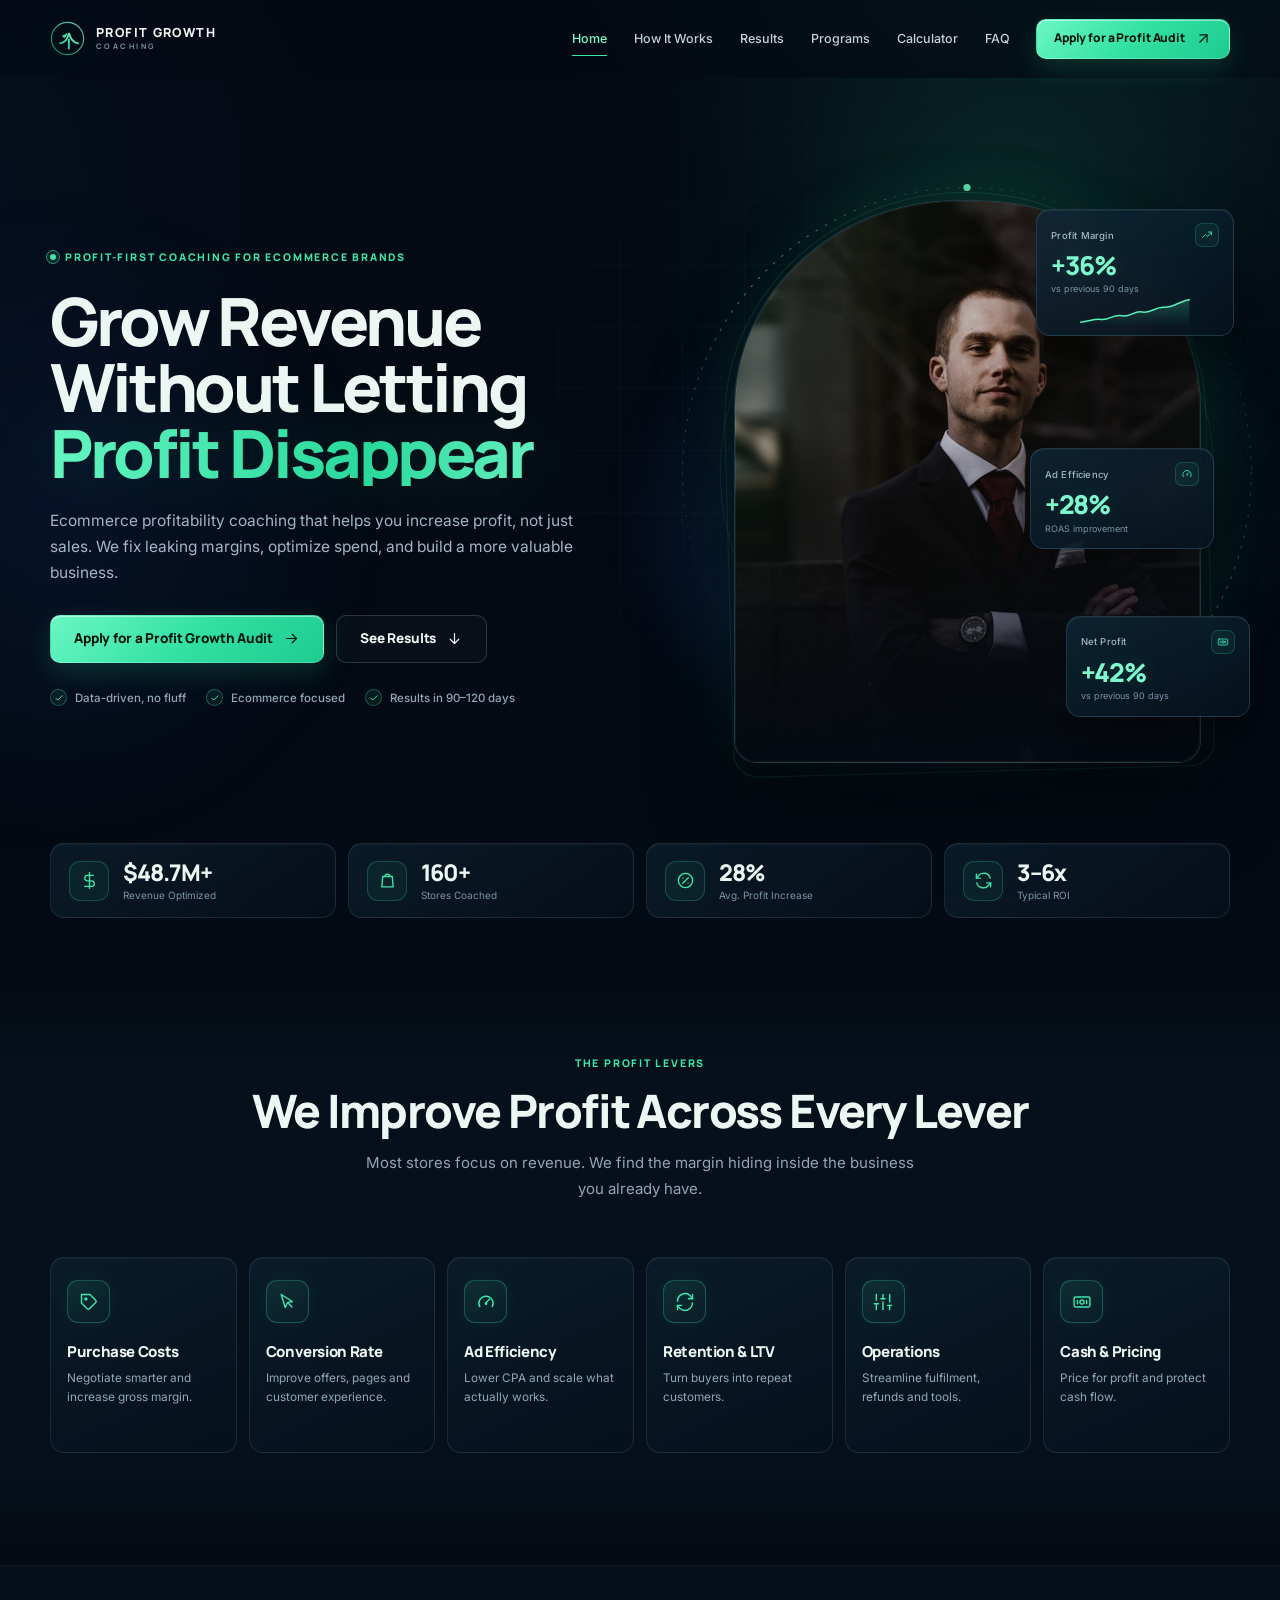
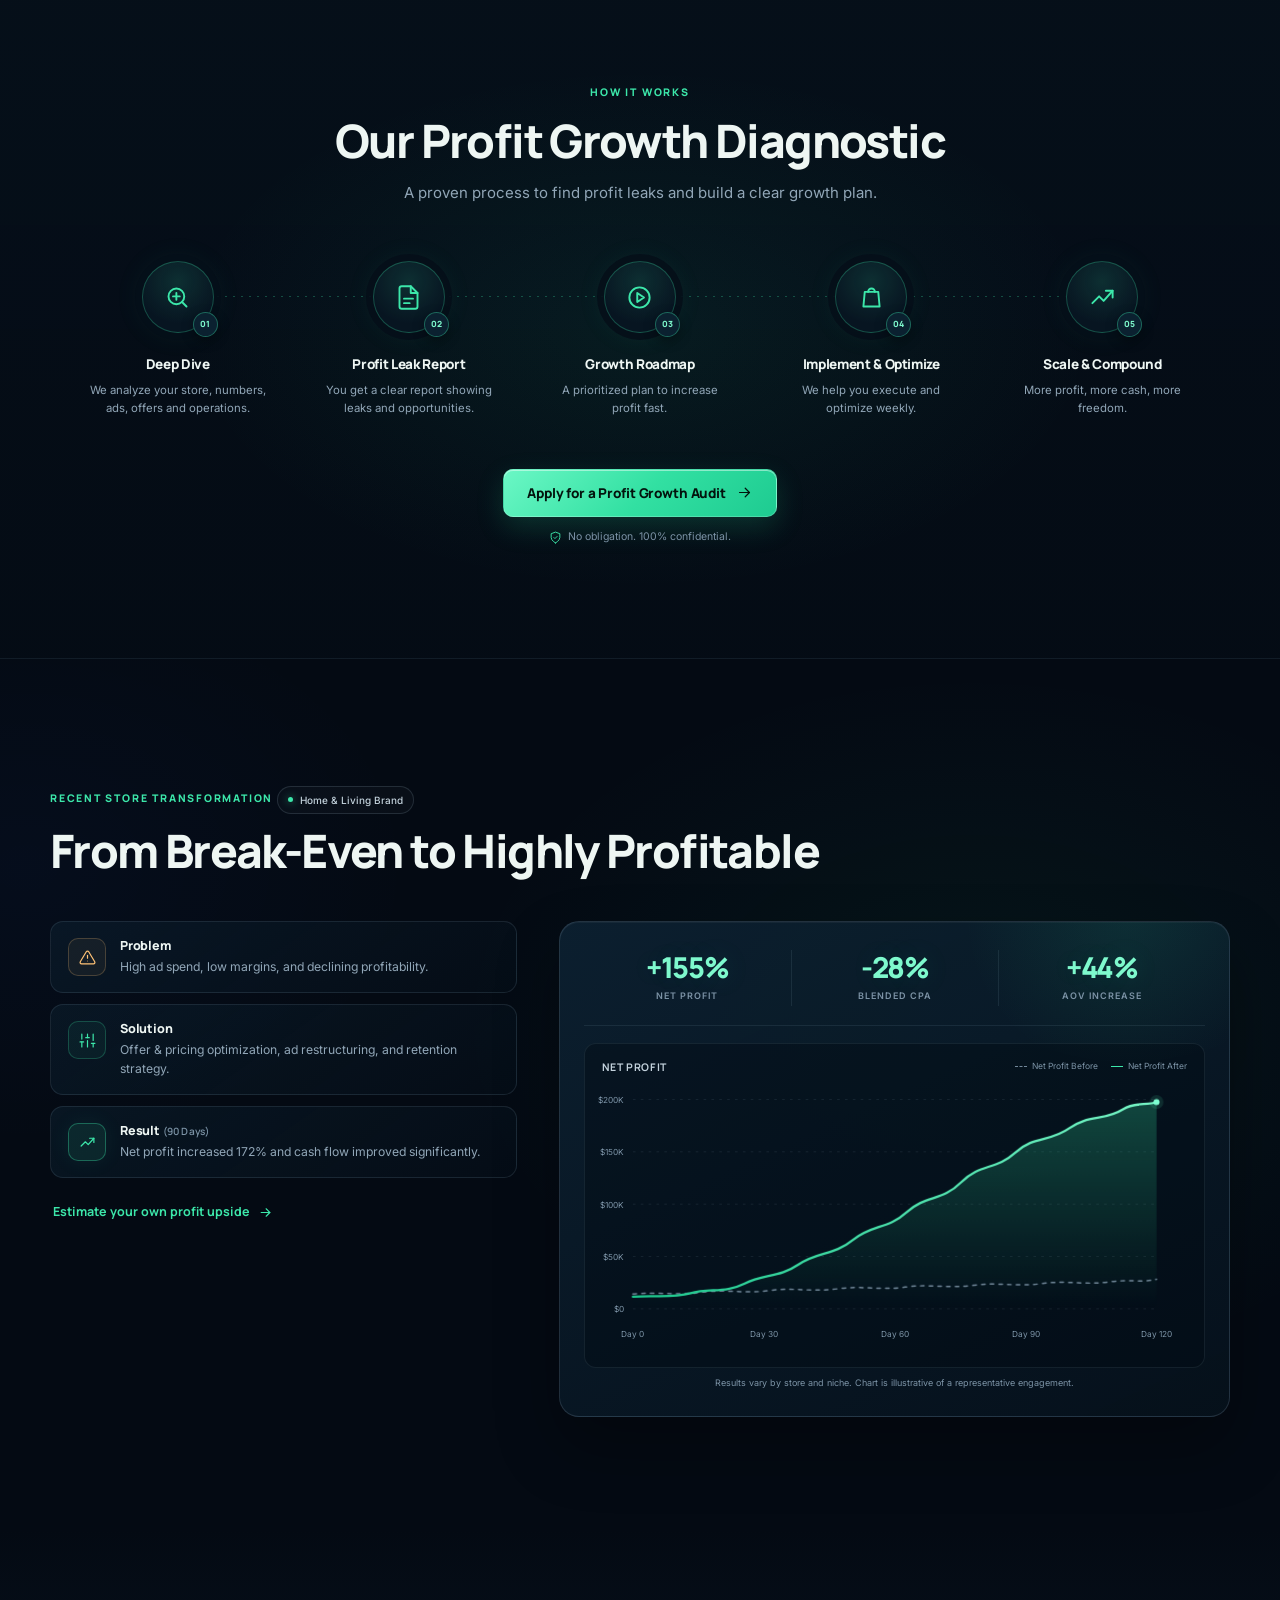
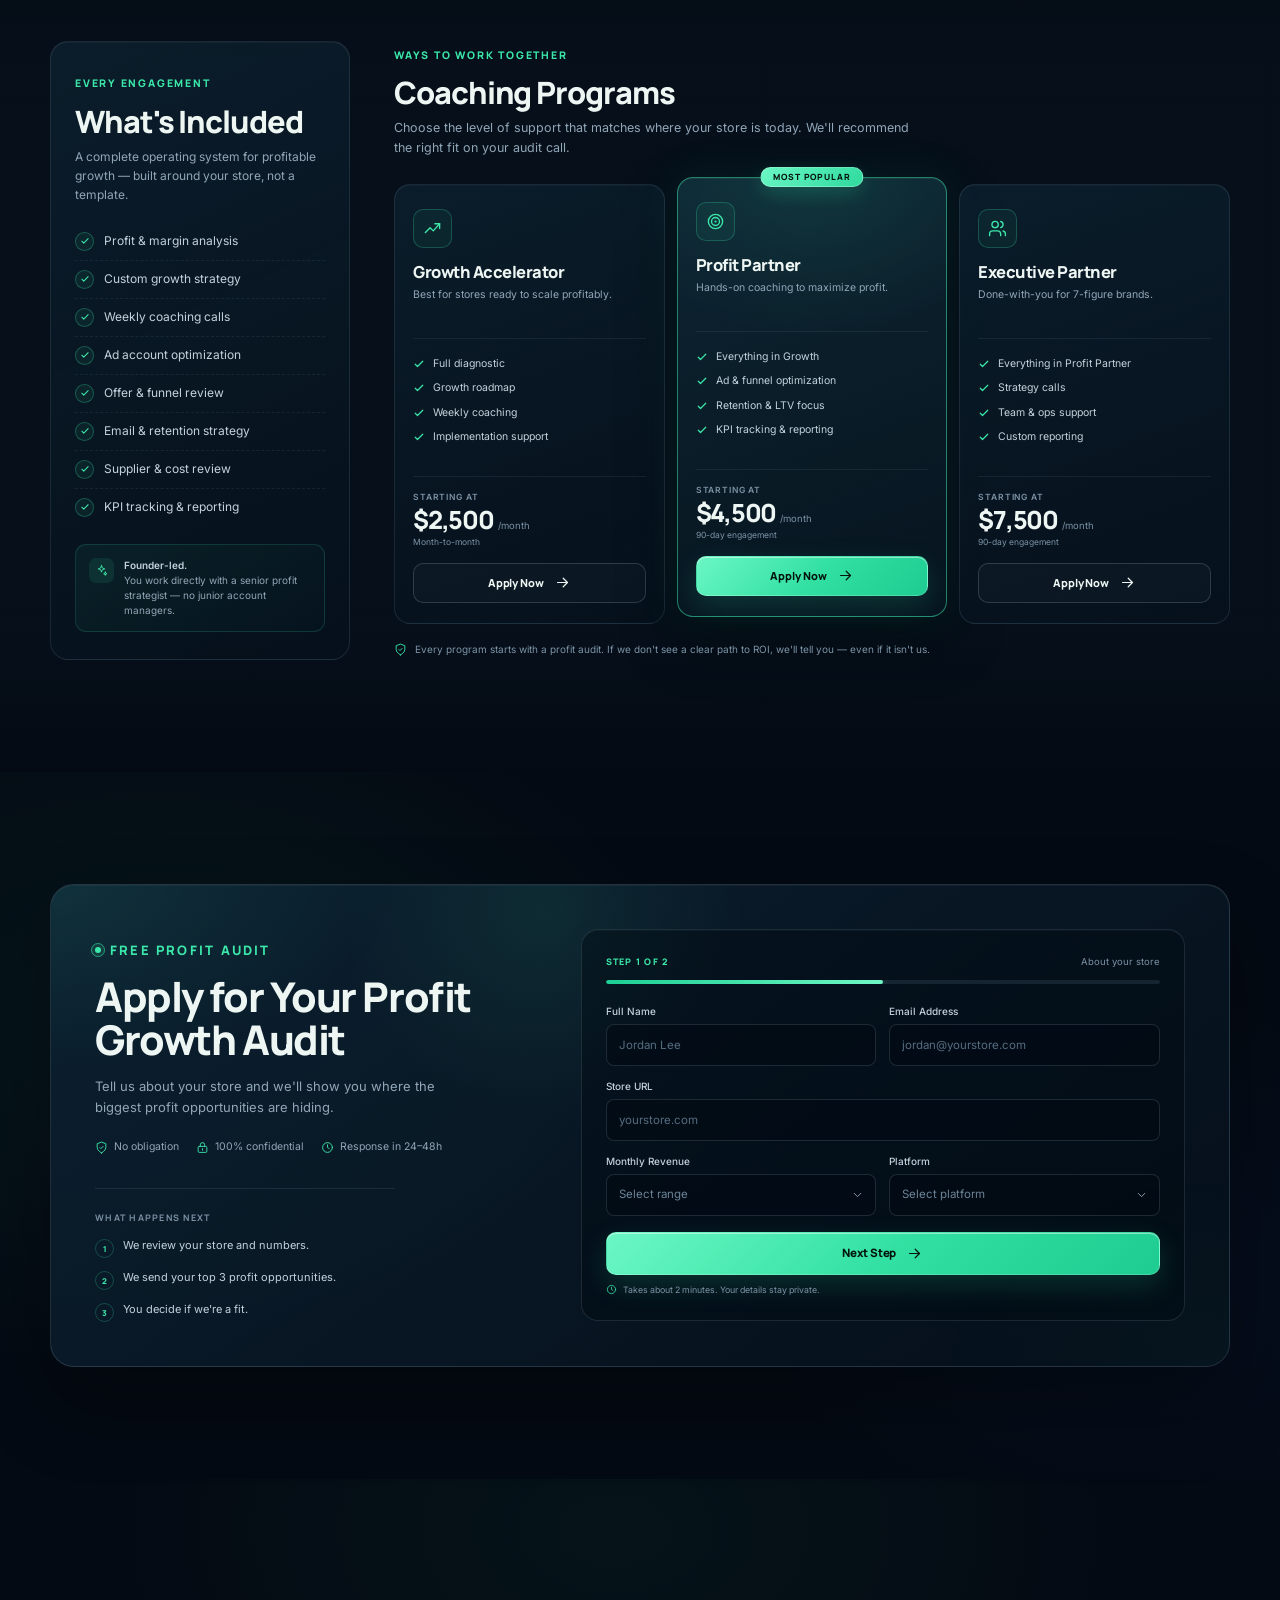
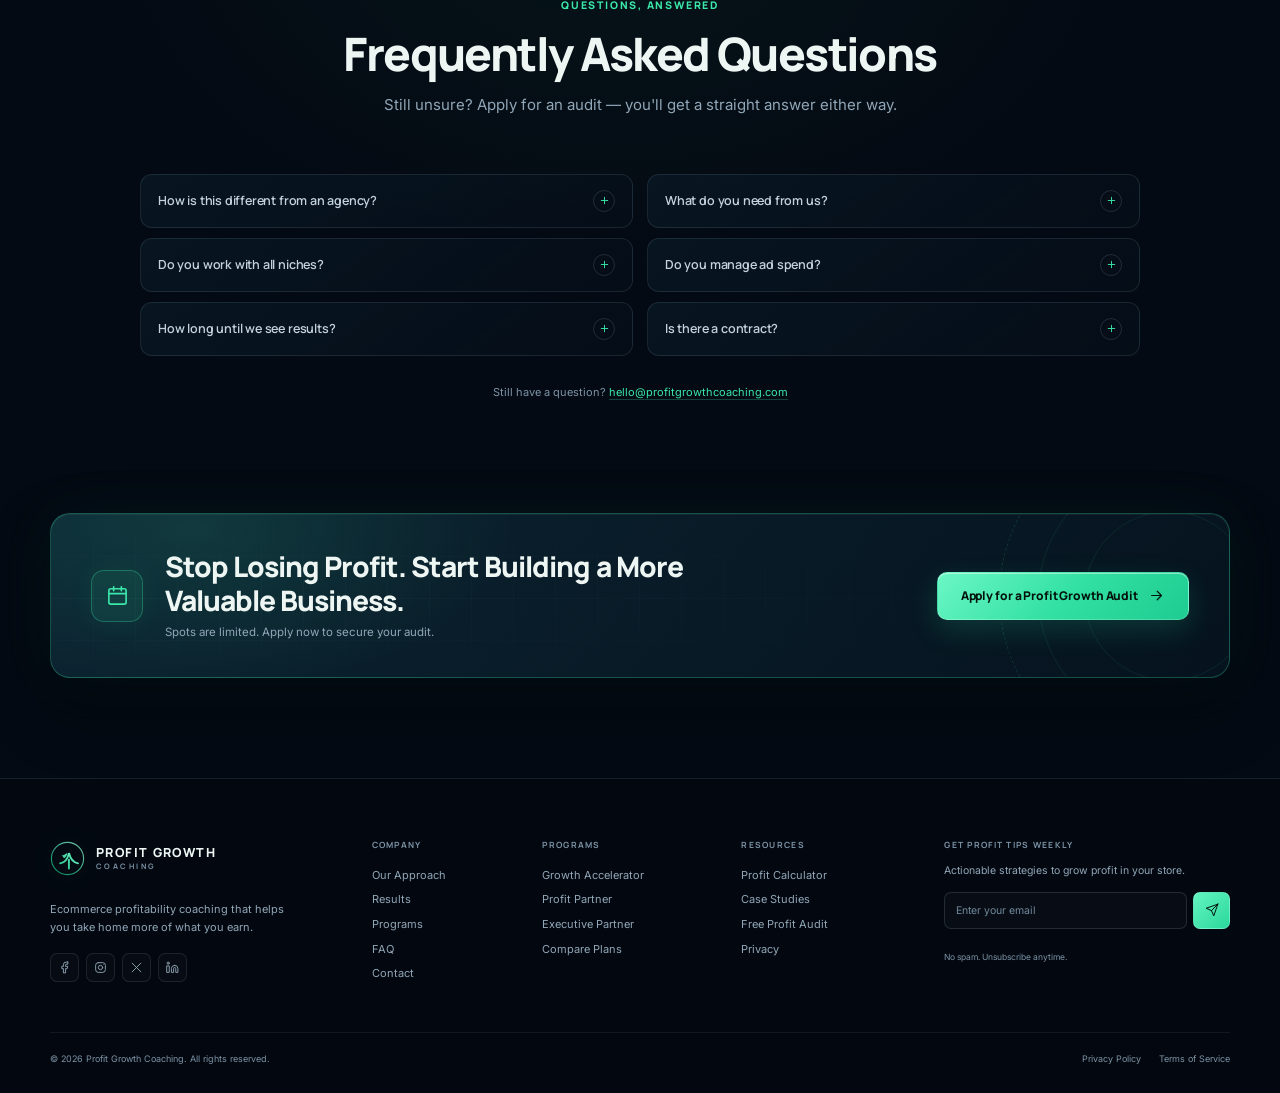
==== index.html @ 55329d9d "feat: add first init" ====
<!DOCTYPE html>
<html lang="en" class="no-js">
<head>
  <meta charset="UTF-8" />
  <meta name="viewport" content="width=device-width, initial-scale=1.0" />
  <title>Profit Growth Coaching — Grow Revenue Without Letting Profit Disappear</title>
  <meta name="description" content="Ecommerce profitability coaching for founders who want more profit, not just more sales. Fix leaking margins, optimize ad spend, and build a more valuable business." />
  <meta name="theme-color" content="#050b14" />
  <meta name="color-scheme" content="dark" />
  <meta property="og:type" content="website" />
  <meta property="og:title" content="Profit Growth Coaching — Profit-first ecommerce coaching" />
  <meta property="og:description" content="We help ecommerce brands increase net profit, fix margin leaks, and build a more valuable business in 90–120 days." />
  <meta property="og:site_name" content="Profit Growth Coaching" />
  <link rel="icon" href="assets/favicon.svg" type="image/svg+xml" />
  <link rel="preconnect" href="https://fonts.googleapis.com" />
  <link rel="preconnect" href="https://fonts.gstatic.com" crossorigin />
  <link href="https://fonts.googleapis.com/css2?family=Inter:wght@400;500;600&amp;family=Manrope:wght@400;500;600;700;800&amp;display=swap" rel="stylesheet" />
  <link rel="stylesheet" href="styles.css" />
  <script>
    document.documentElement.classList.replace('no-js', 'js');
    // If the enhancement layer fails to load, keep all content visible.
    window.setTimeout(function () {
      if (!window.__pgcReady) document.documentElement.classList.remove('js');
    }, 2500);
  </script>
  <script type="application/ld+json">
    {
      "@context": "https://schema.org",
      "@type": "ProfessionalService",
      "name": "Profit Growth Coaching",
      "description": "Ecommerce profitability coaching that helps brands increase net profit, fix margin leaks, optimize ad spend, and build a more valuable business.",
      "priceRange": "$$$",
      "areaServed": "Worldwide",
      "serviceType": "Ecommerce profitability coaching",
      "hasOfferCatalog": {
        "@type": "OfferCatalog",
        "name": "Coaching Programs",
        "itemListElement": [
          { "@type": "Offer", "name": "Growth Accelerator", "price": "2500", "priceCurrency": "USD" },
          { "@type": "Offer", "name": "Profit Partner", "price": "4500", "priceCurrency": "USD" },
          { "@type": "Offer", "name": "Executive Partner", "price": "7500", "priceCurrency": "USD" }
        ]
      }
    }
  </script>
</head>
<body>
  <a class="skip-link" href="#main">Skip to content</a>
  <!-- Icon sprite -->
  <svg class="icon-sprite" aria-hidden="true" focusable="false" xmlns="http://www.w3.org/2000/svg">
    <symbol id="i-arrow-right" viewBox="0 0 24 24"><path d="M5 12h14"/><path d="m13 6 6 6-6 6"/></symbol>
    <symbol id="i-arrow-down" viewBox="0 0 24 24"><path d="M12 5v14"/><path d="m6 13 6 6 6-6"/></symbol>
    <symbol id="i-arrow-up-right" viewBox="0 0 24 24"><path d="M7 17 17 7"/><path d="M7 7h10v10"/></symbol>
    <symbol id="i-check" viewBox="0 0 24 24"><path d="m4.5 12.5 4.5 4.5L19.5 6.5"/></symbol>
    <symbol id="i-chevron-down" viewBox="0 0 24 24"><path d="m6 9 6 6 6-6"/></symbol>
    <symbol id="i-plus" viewBox="0 0 24 24"><path d="M12 5v14M5 12h14"/></symbol>
    <symbol id="i-menu" viewBox="0 0 24 24"><path d="M4 7h16M4 12h16M4 17h16"/></symbol>
    <symbol id="i-close" viewBox="0 0 24 24"><path d="m6 6 12 12M18 6 6 18"/></symbol>
    <symbol id="i-trending-up" viewBox="0 0 24 24"><path d="m3 17 6-6 4 4 8-9"/><path d="M15 6h6v6"/></symbol>
    <symbol id="i-dollar" viewBox="0 0 24 24"><path d="M12 2v20"/><path d="M17 5.5H9.5a3.5 3.5 0 0 0 0 7h5a3.5 3.5 0 0 1 0 7H6"/></symbol>
    <symbol id="i-bag" viewBox="0 0 24 24"><path d="M6 7h12l1.2 13H4.8L6 7Z"/><path d="M9 7a3 3 0 0 1 6 0"/></symbol>
    <symbol id="i-chart" viewBox="0 0 24 24"><path d="M4 20v-8M10 20V5M16 20v-5M3 20h18"/></symbol>
    <symbol id="i-percent" viewBox="0 0 24 24"><circle cx="12" cy="12" r="9"/><path d="m8.5 15.5 7-7"/><circle cx="8.8" cy="8.8" r=".8" fill="currentColor" stroke="none"/><circle cx="15.2" cy="15.2" r=".8" fill="currentColor" stroke="none"/></symbol>
    <symbol id="i-target" viewBox="0 0 24 24"><circle cx="12" cy="12" r="9"/><circle cx="12" cy="12" r="5"/><circle cx="12" cy="12" r="1.4" fill="currentColor" stroke="none"/></symbol>
    <symbol id="i-refresh" viewBox="0 0 24 24"><path d="M20.5 9a8.5 8.5 0 0 0-15-3L3 9"/><path d="M3 4v5h5"/><path d="M3.5 15a8.5 8.5 0 0 0 15 3l2.5-3"/><path d="M21 20v-5h-5"/></symbol>
    <symbol id="i-tag" viewBox="0 0 24 24"><path d="M20 12.6 12.6 20a2 2 0 0 1-2.8 0L3 13.2V3h10.2l6.8 6.8a2 2 0 0 1 0 2.8Z"/><circle cx="8.3" cy="8.3" r="1.2"/></symbol>
    <symbol id="i-cursor" viewBox="0 0 24 24"><path d="m5 3 13.5 8.4-6 1.4-2.6 5.9L5 3Z"/><path d="m13 13 5 5"/></symbol>
    <symbol id="i-gauge" viewBox="0 0 24 24"><path d="M4.5 17.5a8.5 8.5 0 1 1 15 0"/><path d="m12 13 4.2-4.2"/><circle cx="12" cy="14" r="1.6" fill="currentColor" stroke="none"/></symbol>
    <symbol id="i-repeat" viewBox="0 0 24 24"><path d="M3 11a9 9 0 0 1 15.3-6.4L21 8"/><path d="M21 3v5h-5"/><path d="M21 13a9 9 0 0 1-15.3 6.4L3 16"/><path d="M3 21v-5h5"/></symbol>
    <symbol id="i-sliders" viewBox="0 0 24 24"><path d="M4 21v-7M4 10V3M12 21v-9M12 8V3M20 21v-5M20 12V3"/><path d="M1.5 14h5M9.5 8h5M17.5 16h5"/></symbol>
    <symbol id="i-banknote" viewBox="0 0 24 24"><rect x="2.5" y="6" width="19" height="12" rx="2"/><circle cx="12" cy="12" r="2.5"/><path d="M6.5 10v4M17.5 10v4"/></symbol>
    <symbol id="i-search" viewBox="0 0 24 24"><circle cx="11" cy="11" r="7"/><path d="m20 20-4-4"/><path d="M8 11h6M11 8v6"/></symbol>
    <symbol id="i-file" viewBox="0 0 24 24"><path d="M14 2H6a2 2 0 0 0-2 2v16a2 2 0 0 0 2 2h12a2 2 0 0 0 2-2V8l-6-6Z"/><path d="M14 2v6h6M8 13h8M8 17h5"/></symbol>
    <symbol id="i-play" viewBox="0 0 24 24"><circle cx="12" cy="12" r="9"/><path d="m10 8 6 4-6 4V8Z"/></symbol>
    <symbol id="i-rocket" viewBox="0 0 24 24"><path d="M4.5 16.5c-1.5 1.26-2 5-2 5s3.74-.5 5-2c.71-.84.7-2.13-.09-2.91a2.18 2.18 0 0 0-2.91-.09z"/><path d="m12 15-3-3a22 22 0 0 1 2-3.95A12.88 12.88 0 0 1 22 2c0 2.72-.78 7.5-6 11a22.35 22.35 0 0 1-4 2z"/><path d="M9 12H4s.55-3.03 2-4c1.62-1.08 5 0 5 0"/><path d="M12 15v5s3.03-.55 4-2c1.08-1.62 0-5 0-5"/></symbol>
    <symbol id="i-users" viewBox="0 0 24 24"><path d="M16 21v-2a4 4 0 0 0-4-4H6a4 4 0 0 0-4 4v2"/><circle cx="9" cy="7" r="4"/><path d="M22 21v-2a4 4 0 0 0-3-3.87"/><path d="M16 3.13a4 4 0 0 1 0 7.75"/></symbol>
    <symbol id="i-crown" viewBox="0 0 24 24"><path d="m3 8 4.5 3L12 4l4.5 7L21 8l-1.7 10H4.7L3 8Z"/><path d="M5 21h14"/></symbol>
    <symbol id="i-shield" viewBox="0 0 24 24"><path d="M12 22s8-4 8-10V5l-8-3-8 3v7c0 6 8 10 8 10Z"/><path d="m9 12 2 2 4-4"/></symbol>
    <symbol id="i-clock" viewBox="0 0 24 24"><circle cx="12" cy="12" r="9"/><path d="M12 7v5l3 2"/></symbol>
    <symbol id="i-lock" viewBox="0 0 24 24"><rect x="4" y="10" width="16" height="11" rx="2"/><path d="M8 10V7a4 4 0 0 1 8 0v3"/><path d="M12 14v3"/></symbol>
    <symbol id="i-mail" viewBox="0 0 24 24"><rect x="3" y="5" width="18" height="14" rx="2"/><path d="m3.5 7 8.5 6 8.5-6"/></symbol>
    <symbol id="i-send" viewBox="0 0 24 24"><path d="m22 2-7 20-4-9-9-4 20-7Z"/><path d="M22 2 11 13"/></symbol>
    <symbol id="i-calendar" viewBox="0 0 24 24"><rect x="3" y="5" width="18" height="16" rx="2"/><path d="M8 3v4M16 3v4M3 10h18"/></symbol>
    <symbol id="i-sparkles" viewBox="0 0 24 24"><path d="m12 3 1.6 4.4L18 9l-4.4 1.6L12 15l-1.6-4.4L6 9l4.4-1.6L12 3Z"/><path d="m19 15 .8 2.2L22 18l-2.2.8L19 21l-.8-2.2L16 18l2.2-.8L19 15Z"/></symbol>
    <symbol id="i-alert" viewBox="0 0 24 24"><path d="M10.3 3.9 1.8 18a2 2 0 0 0 1.7 3h17a2 2 0 0 0 1.7-3L13.7 3.9a2 2 0 0 0-3.4 0Z"/><path d="M12 9v4"/><circle cx="12" cy="17" r=".7" fill="currentColor" stroke="none"/></symbol>
    <symbol id="i-instagram" viewBox="0 0 24 24"><rect x="3" y="3" width="18" height="18" rx="5"/><circle cx="12" cy="12" r="4"/><circle cx="17.4" cy="6.6" r=".8" fill="currentColor" stroke="none"/></symbol>
    <symbol id="i-facebook" viewBox="0 0 24 24"><path d="M18 2h-3a5 5 0 0 0-5 5v3H7v4h3v8h4v-8h3l1-4h-4V7a1 1 0 0 1 1-1h3V2Z"/></symbol>
    <symbol id="i-linkedin" viewBox="0 0 24 24"><path d="M16 8a6 6 0 0 1 6 6v7h-4v-7a2 2 0 0 0-4 0v7h-4v-7a6 6 0 0 1 6-6Z"/><rect x="2" y="9" width="4" height="12"/><circle cx="4" cy="4" r="2"/></symbol>
    <symbol id="i-x" viewBox="0 0 24 24"><path d="M4 4l16 16M20 4 4 20"/></symbol>
    <symbol id="i-quote" viewBox="0 0 24 24"><path d="M9 11H5a1 1 0 0 1-1-1V6a1 1 0 0 1 1-1h4a1 1 0 0 1 1 1v6c0 3-1.5 5-4 6"/><path d="M20 11h-4a1 1 0 0 1-1-1V6a1 1 0 0 1 1-1h4a1 1 0 0 1 1 1v6c0 3-1.5 5-4 6"/></symbol>
  </svg>

  <!-- Header -->
  <header class="site-header" data-header>
    <div class="container header-inner">
      <a class="brand" href="#home" aria-label="Profit Growth Coaching home">
        <svg class="brand-mark" viewBox="0 0 40 40" fill="none" aria-hidden="true">
          <defs>
            <linearGradient id="brandGrad" x1="8" y1="34" x2="33" y2="5" gradientUnits="userSpaceOnUse">
              <stop stop-color="#14bd83"/><stop offset="1" stop-color="#8bffd6"/>
            </linearGradient>
          </defs>
          <circle cx="20" cy="20" r="18.4" stroke="url(#brandGrad)" stroke-width="1.3" opacity=".75"/>
          <path d="M11.6 25.6c5.3-.9 8.4-4.1 10-11.8 2 7.7 5.1 10.9 10.4 11.8" stroke="url(#brandGrad)" stroke-width="2.2" stroke-linecap="round"/>
          <path d="M21.6 21.3v10.2" stroke="url(#brandGrad)" stroke-width="2.2" stroke-linecap="round"/>
          <path d="M13.5 16.4c2.6-.3 4.6-1.3 6.2-3.1-.1 2.8-1.4 4.8-3.6 6.4" fill="url(#brandGrad)"/>
        </svg>
        <span class="brand-text">
          <span class="brand-name">Profit Growth</span>
          <span class="brand-sub">Coaching</span>
        </span>
      </a>

      <nav class="primary-nav" aria-label="Primary">
        <a class="nav-link is-active" href="#home">Home</a>
        <a class="nav-link" href="#how-it-works">How It Works</a>
        <a class="nav-link" href="#results">Results</a>
        <a class="nav-link" href="#programs">Programs</a>
        <button class="nav-link nav-link--button" type="button" data-open-calculator>Calculator</button>
        <a class="nav-link" href="#faq">FAQ</a>
      </nav>

      <div class="header-actions">
        <a class="btn btn--primary btn--sm header-cta" href="#apply">
          Apply for a Profit Audit
          <svg class="icon" aria-hidden="true"><use href="#i-arrow-up-right"/></svg>
        </a>
        <button class="menu-toggle" type="button" aria-label="Open menu" aria-expanded="false" aria-controls="mobile-panel" data-menu-toggle>
          <svg class="icon" aria-hidden="true"><use href="#i-menu"/></svg>
        </button>
      </div>
    </div>

    <div class="mobile-panel" id="mobile-panel" data-mobile-panel>
      <nav class="mobile-nav" aria-label="Mobile">
        <a class="mobile-link" href="#home">Home</a>
        <a class="mobile-link" href="#how-it-works">How It Works</a>
        <a class="mobile-link" href="#results">Results</a>
        <a class="mobile-link" href="#programs">Programs</a>
        <button class="mobile-link mobile-link--button" type="button" data-open-calculator>Profit Calculator</button>
        <a class="mobile-link" href="#faq">FAQ</a>
      </nav>
      <a class="btn btn--primary mobile-cta" href="#apply">
        Apply for a Profit Growth Audit
        <svg class="icon" aria-hidden="true"><use href="#i-arrow-right"/></svg>
      </a>
      <p class="mobile-note">Free audit · No obligation · Reply in 24–48h</p>
    </div>
  </header>
  <div class="nav-backdrop" data-nav-backdrop aria-hidden="true"></div>

  <main id="main">

    <!-- Hero -->
    <section class="hero" id="home">
      <div class="hero-background" aria-hidden="true">
        <span class="hero-glow hero-glow--green"></span>
        <span class="hero-glow hero-glow--blue"></span>
        <span class="hero-grid"></span>
      </div>

      <div class="container hero-inner">
        <div class="hero-copy" data-reveal>
          <p class="eyebrow eyebrow--inline"><span class="pulse-dot"></span>Profit-first coaching for ecommerce brands</p>
          <h1 class="hero-title">
            <span class="hero-line">Grow Revenue</span>
            <span class="hero-line">Without Letting</span>
            <span class="hero-line accent">Profit Disappear</span>
          </h1>
          <p class="hero-lede">Ecommerce profitability coaching that helps you increase profit, not just sales. We fix leaking margins, optimize spend, and build a more valuable business.</p>

          <div class="hero-actions">
            <a class="btn btn--primary" href="#apply">
              Apply for a Profit Growth Audit
              <svg class="icon" aria-hidden="true"><use href="#i-arrow-right"/></svg>
            </a>
            <a class="btn btn--ghost" href="#results">
              See Results
              <svg class="icon" aria-hidden="true"><use href="#i-arrow-down"/></svg>
            </a>
          </div>

          <ul class="hero-trust">
            <li><span class="trust-check"><svg class="icon" aria-hidden="true"><use href="#i-check"/></svg></span>Data-driven, no fluff</li>
            <li><span class="trust-check"><svg class="icon" aria-hidden="true"><use href="#i-check"/></svg></span>Ecommerce focused</li>
            <li><span class="trust-check"><svg class="icon" aria-hidden="true"><use href="#i-check"/></svg></span>Results in 90–120 days</li>
          </ul>
        </div>

        <div class="hero-visual" data-reveal style="--delay:140ms">
          <div class="portrait-stage">
            <span class="portrait-glow" aria-hidden="true"></span>
            <svg class="portrait-orbit" viewBox="0 0 700 700" fill="none" aria-hidden="true">
              <defs>
                <linearGradient id="orbitGrad" x1="120" y1="620" x2="610" y2="60" gradientUnits="userSpaceOnUse">
                  <stop stop-color="#17c98d" stop-opacity="0"/>
                  <stop offset=".5" stop-color="#6ff7c5" stop-opacity=".55"/>
                  <stop offset="1" stop-color="#17c98d" stop-opacity="0"/>
                </linearGradient>
              </defs>
              <circle cx="350" cy="350" r="318" stroke="url(#orbitGrad)" stroke-width="1.2" stroke-dasharray="2 10" stroke-linecap="round"/>
              <circle cx="350" cy="350" r="276" stroke="#66e9bb" stroke-opacity=".13"/>
              <circle cx="350" cy="32" r="4" fill="#66f4c1"/>
              <circle cx="594" cy="442" r="2.5" fill="#66f4c1" fill-opacity=".55"/>
            </svg>

            <figure class="portrait-frame">
              <img src="assets/founder.jpg" alt="Founder and profit coach at Profit Growth Coaching" width="800" height="1200" fetchpriority="high" />
              <figcaption class="sr-only">Profit Growth Coaching founder</figcaption>
            </figure>
            <span class="portrait-rim" aria-hidden="true"></span>

            <div class="hero-floats">
              <div class="float-card float-card--margin">
                <div class="float-card-top">
                  <span class="float-card-label">Profit Margin</span>
                  <span class="float-icon"><svg class="icon" aria-hidden="true"><use href="#i-trending-up"/></svg></span>
                </div>
                <div class="float-card-value"><span data-counter="36" data-prefix="+" data-suffix="%">+36%</span></div>
                <div class="float-card-meta">vs previous 90 days</div>
                <svg class="sparkline" viewBox="0 0 120 32" fill="none" aria-hidden="true">
                  <defs>
                    <linearGradient id="sparkFill" x1="0" y1="0" x2="0" y2="32" gradientUnits="userSpaceOnUse">
                      <stop stop-color="#43e9ac" stop-opacity=".28"/><stop offset="1" stop-color="#43e9ac" stop-opacity="0"/>
                    </linearGradient>
                  </defs>
                  <path d="M2 28C12 27 16 24 24 25C33 26 37 19 46 21C55 23 59 15 68 17C77 19 82 11 91 12C100 13 106 6 118 4V32H2Z" fill="url(#sparkFill)"/>
                  <path d="M2 28C12 27 16 24 24 25C33 26 37 19 46 21C55 23 59 15 68 17C77 19 82 11 91 12C100 13 106 6 118 4" stroke="#55efb8" stroke-width="1.6" stroke-linecap="round"/>
                </svg>
              </div>

              <div class="float-card float-card--ads">
                <div class="float-card-top">
                  <span class="float-card-label">Ad Efficiency</span>
                  <span class="float-icon"><svg class="icon" aria-hidden="true"><use href="#i-gauge"/></svg></span>
                </div>
                <div class="float-card-value"><span data-counter="28" data-prefix="+" data-suffix="%">+28%</span></div>
                <div class="float-card-meta">ROAS improvement</div>
              </div>

              <div class="float-card float-card--net">
                <div class="float-card-top">
                  <span class="float-card-label">Net Profit</span>
                  <span class="float-icon"><svg class="icon" aria-hidden="true"><use href="#i-banknote"/></svg></span>
                </div>
                <div class="float-card-value"><span data-counter="42" data-prefix="+" data-suffix="%">+42%</span></div>
                <div class="float-card-meta">vs previous 90 days</div>
              </div>
            </div>
          </div>
        </div>
      </div>

      <div class="container">
        <div class="proof-bar" data-reveal style="--delay:200ms">
          <div class="proof-card">
            <span class="proof-icon"><svg class="icon" aria-hidden="true"><use href="#i-dollar"/></svg></span>
            <div>
              <div class="proof-value"><span data-counter="48.7" data-decimals="1" data-prefix="$" data-suffix="M+">$48.7M+</span></div>
              <div class="proof-label">Revenue Optimized</div>
            </div>
          </div>
          <div class="proof-card">
            <span class="proof-icon"><svg class="icon" aria-hidden="true"><use href="#i-bag"/></svg></span>
            <div>
              <div class="proof-value"><span data-counter="160" data-suffix="+">160+</span></div>
              <div class="proof-label">Stores Coached</div>
            </div>
          </div>
          <div class="proof-card">
            <span class="proof-icon"><svg class="icon" aria-hidden="true"><use href="#i-percent"/></svg></span>
            <div>
              <div class="proof-value"><span data-counter="28" data-suffix="%">28%</span></div>
              <div class="proof-label">Avg. Profit Increase</div>
            </div>
          </div>
          <div class="proof-card">
            <span class="proof-icon"><svg class="icon" aria-hidden="true"><use href="#i-refresh"/></svg></span>
            <div>
              <div class="proof-value">3–6x</div>
              <div class="proof-label">Typical ROI</div>
            </div>
          </div>
        </div>
      </div>
    </section>

    <!-- Profit levers -->
    <section class="section levers" id="how-it-works">
      <div class="container">
        <header class="section-head" data-reveal>
          <p class="eyebrow">The profit levers</p>
          <h2>We Improve Profit Across Every Lever</h2>
          <p>Most stores focus on revenue. We find the margin hiding inside the business you already have.</p>
        </header>

        <div class="lever-grid">
          <article class="lever-card" data-reveal style="--delay:0ms">
            <span class="lever-icon"><svg class="icon" aria-hidden="true"><use href="#i-tag"/></svg></span>
            <h3>Purchase Costs</h3>
            <p>Negotiate smarter and increase gross margin.</p>
          </article>
          <article class="lever-card" data-reveal style="--delay:60ms">
            <span class="lever-icon"><svg class="icon" aria-hidden="true"><use href="#i-cursor"/></svg></span>
            <h3>Conversion Rate</h3>
            <p>Improve offers, pages and customer experience.</p>
          </article>
          <article class="lever-card" data-reveal style="--delay:120ms">
            <span class="lever-icon"><svg class="icon" aria-hidden="true"><use href="#i-gauge"/></svg></span>
            <h3>Ad Efficiency</h3>
            <p>Lower CPA and scale what actually works.</p>
          </article>
          <article class="lever-card" data-reveal style="--delay:180ms">
            <span class="lever-icon"><svg class="icon" aria-hidden="true"><use href="#i-repeat"/></svg></span>
            <h3>Retention &amp; LTV</h3>
            <p>Turn buyers into repeat customers.</p>
          </article>
          <article class="lever-card" data-reveal style="--delay:240ms">
            <span class="lever-icon"><svg class="icon" aria-hidden="true"><use href="#i-sliders"/></svg></span>
            <h3>Operations</h3>
            <p>Streamline fulfilment, refunds and tools.</p>
          </article>
          <article class="lever-card" data-reveal style="--delay:300ms">
            <span class="lever-icon"><svg class="icon" aria-hidden="true"><use href="#i-banknote"/></svg></span>
            <h3>Cash &amp; Pricing</h3>
            <p>Price for profit and protect cash flow.</p>
          </article>
        </div>
      </div>
    </section>

    <!-- Process -->
    <section class="section process" id="process">
      <span class="process-glow" aria-hidden="true"></span>
      <div class="container">
        <header class="section-head" data-reveal>
          <p class="eyebrow">How it works</p>
          <h2>Our Profit Growth Diagnostic</h2>
          <p>A proven process to find profit leaks and build a clear growth plan.</p>
        </header>

        <ol class="diagnostic-steps">
          <li class="step" data-reveal style="--delay:0ms">
            <div class="step-icon">
              <svg class="icon" aria-hidden="true"><use href="#i-search"/></svg>
              <span class="step-num">01</span>
            </div>
            <div class="step-body">
              <h3>Deep Dive</h3>
              <p>We analyze your store, numbers, ads, offers and operations.</p>
            </div>
          </li>
          <li class="step" data-reveal style="--delay:80ms">
            <div class="step-icon">
              <svg class="icon" aria-hidden="true"><use href="#i-file"/></svg>
              <span class="step-num">02</span>
            </div>
            <div class="step-body">
              <h3>Profit Leak Report</h3>
              <p>You get a clear report showing leaks and opportunities.</p>
            </div>
          </li>
          <li class="step" data-reveal style="--delay:160ms">
            <div class="step-icon">
              <svg class="icon" aria-hidden="true"><use href="#i-play"/></svg>
              <span class="step-num">03</span>
            </div>
            <div class="step-body">
              <h3>Growth Roadmap</h3>
              <p>A prioritized plan to increase profit fast.</p>
            </div>
          </li>
          <li class="step" data-reveal style="--delay:240ms">
            <div class="step-icon">
              <svg class="icon" aria-hidden="true"><use href="#i-bag"/></svg>
              <span class="step-num">04</span>
            </div>
            <div class="step-body">
              <h3>Implement &amp; Optimize</h3>
              <p>We help you execute and optimize weekly.</p>
            </div>
          </li>
          <li class="step" data-reveal style="--delay:320ms">
            <div class="step-icon">
              <svg class="icon" aria-hidden="true"><use href="#i-trending-up"/></svg>
              <span class="step-num">05</span>
            </div>
            <div class="step-body">
              <h3>Scale &amp; Compound</h3>
              <p>More profit, more cash, more freedom.</p>
            </div>
          </li>
        </ol>

        <div class="section-cta" data-reveal>
          <a class="btn btn--primary" href="#apply">
            Apply for a Profit Growth Audit
            <svg class="icon" aria-hidden="true"><use href="#i-arrow-right"/></svg>
          </a>
          <p class="cta-note"><svg class="icon" aria-hidden="true"><use href="#i-shield"/></svg>No obligation. 100% confidential.</p>
        </div>
      </div>
    </section>

    <!-- Results -->
    <section class="section results" id="results">
      <div class="container">
        <header class="section-head section-head--left" data-reveal>
          <p class="eyebrow">Recent store transformation</p>
          <div class="result-tag"><span class="result-tag-dot"></span>Home &amp; Living Brand</div>
          <h2>From Break-Even to Highly Profitable</h2>
        </header>

        <div class="case-grid">
          <div class="case-copy" data-reveal>
            <article class="case-step">
              <span class="case-icon case-icon--problem"><svg class="icon" aria-hidden="true"><use href="#i-alert"/></svg></span>
              <div>
                <h3>Problem</h3>
                <p>High ad spend, low margins, and declining profitability.</p>
              </div>
            </article>
            <article class="case-step">
              <span class="case-icon"><svg class="icon" aria-hidden="true"><use href="#i-sliders"/></svg></span>
              <div>
                <h3>Solution</h3>
                <p>Offer &amp; pricing optimization, ad restructuring, and retention strategy.</p>
              </div>
            </article>
            <article class="case-step">
              <span class="case-icon case-icon--win"><svg class="icon" aria-hidden="true"><use href="#i-trending-up"/></svg></span>
              <div>
                <h3>Result <span>(90 Days)</span></h3>
                <p>Net profit increased 172% and cash flow improved significantly.</p>
              </div>
            </article>
            <button class="text-link" type="button" data-open-calculator>
              Estimate your own profit upside
              <svg class="icon" aria-hidden="true"><use href="#i-arrow-right"/></svg>
            </button>
          </div>

          <div class="case-panel" data-reveal style="--delay:100ms">
            <div class="case-metrics">
              <div class="metric">
                <div class="metric-value"><span data-counter="172" data-prefix="+" data-suffix="%">+172%</span></div>
                <div class="metric-label">Net Profit</div>
              </div>
              <div class="metric">
                <div class="metric-value"><span data-counter="31" data-prefix="-" data-suffix="%">-31%</span></div>
                <div class="metric-label">Blended CPA</div>
              </div>
              <div class="metric">
                <div class="metric-value"><span data-counter="49" data-prefix="+" data-suffix="%">+49%</span></div>
                <div class="metric-label">AOV Increase</div>
              </div>
            </div>

            <div class="chart-wrap">
              <div class="chart-head">
                <span class="chart-title">Net Profit</span>
                <div class="chart-legend">
                  <span><i class="legend-dot legend-dot--before"></i>Net Profit Before</span>
                  <span><i class="legend-dot legend-dot--after"></i>Net Profit After</span>
                </div>
              </div>

              <svg class="case-chart" viewBox="0 0 680 320" role="img" aria-labelledby="chartTitle chartDesc">
                <title id="chartTitle">Net profit before and after coaching over 120 days</title>
                <desc id="chartDesc">Before coaching, net profit stays near the baseline. After coaching, net profit grows steadily from about 15 thousand dollars to nearly 200 thousand dollars by day 120.</desc>
                <defs>
                  <linearGradient id="areaFill" x1="0" y1="0" x2="0" y2="1">
                    <stop offset="0" stop-color="#35e0a1" stop-opacity=".26"/>
                    <stop offset="1" stop-color="#35e0a1" stop-opacity="0"/>
                  </linearGradient>
                  <linearGradient id="lineGrad" x1="40" y1="0" x2="640" y2="0" gradientUnits="userSpaceOnUse">
                    <stop stop-color="#1cc98e"/><stop offset="1" stop-color="#79f8c8"/>
                  </linearGradient>
                </defs>

                <g class="chart-grid" aria-hidden="true">
                  <line x1="40" y1="20" x2="640" y2="20"/>
                  <line x1="40" y1="80" x2="640" y2="80"/>
                  <line x1="40" y1="140" x2="640" y2="140"/>
                  <line x1="40" y1="200" x2="640" y2="200"/>
                  <line x1="40" y1="260" x2="640" y2="260"/>
                </g>
                <g class="chart-axis" aria-hidden="true">
                  <text x="30" y="24" text-anchor="end">$200K</text>
                  <text x="30" y="84" text-anchor="end">$150K</text>
                  <text x="30" y="144" text-anchor="end">$100K</text>
                  <text x="30" y="204" text-anchor="end">$50K</text>
                  <text x="30" y="264" text-anchor="end">$0</text>
                  <text x="40" y="292" text-anchor="middle">Day 0</text>
                  <text x="190" y="292" text-anchor="middle">Day 30</text>
                  <text x="340" y="292" text-anchor="middle">Day 60</text>
                  <text x="490" y="292" text-anchor="middle">Day 90</text>
                  <text x="640" y="292" text-anchor="middle">Day 120</text>
                </g>

                <path class="chart-area" d="M40 246 C66 244 84 248 106 242 C128 236 146 242 168 231 C190 220 208 224 230 209 C252 194 270 199 292 181 C314 163 332 169 354 149 C376 129 394 137 416 115 C438 93 456 101 478 81 C500 61 518 69 540 53 C562 37 580 45 602 31 C614 23 628 27 640 23 L640 260 L40 260 Z" fill="url(#areaFill)"/>
                <path class="chart-line chart-line--before" fill="none" d="M40 243 C68 240 90 245 118 241 C146 237 168 243 196 239 C224 235 246 241 274 237 C302 233 324 239 352 235 C380 231 402 237 430 233 C458 229 480 235 508 231 C536 227 558 233 586 229 C606 226 624 230 640 226" stroke="#72889a" stroke-width="1.7" stroke-dasharray="4 6" stroke-linecap="round"/>
                <path class="chart-line chart-line--after" fill="none" pathLength="1" d="M40 246 C66 244 84 248 106 242 C128 236 146 242 168 231 C190 220 208 224 230 209 C252 194 270 199 292 181 C314 163 332 169 354 149 C376 129 394 137 416 115 C438 93 456 101 478 81 C500 61 518 69 540 53 C562 37 580 45 602 31 C614 23 628 27 640 23" stroke="url(#lineGrad)" stroke-width="2.6" stroke-linecap="round"/>
                <circle class="chart-halo" cx="640" cy="23" r="8" fill="#5df3bd" fill-opacity=".12"/>
                <circle class="chart-dot" cx="640" cy="23" r="3.5" fill="#7dffd1"/>
              </svg>
            </div>
            <p class="chart-note">Results vary by store and niche. Chart is illustrative of a representative engagement.</p>
          </div>
        </div>
      </div>
    </section>

    <!-- What's included + programs -->
    <section class="section programs" id="programs">
      <div class="container">
        <div class="programs-layout">
          <div class="included-card" data-reveal>
            <p class="eyebrow">Every engagement</p>
            <h2>What's Included</h2>
            <p class="included-intro">A complete operating system for profitable growth — built around your store, not a template.</p>
            <ul class="included-list">
              <li><span class="list-check"><svg class="icon" aria-hidden="true"><use href="#i-check"/></svg></span>Profit &amp; margin analysis</li>
              <li><span class="list-check"><svg class="icon" aria-hidden="true"><use href="#i-check"/></svg></span>Custom growth strategy</li>
              <li><span class="list-check"><svg class="icon" aria-hidden="true"><use href="#i-check"/></svg></span>Weekly coaching calls</li>
              <li><span class="list-check"><svg class="icon" aria-hidden="true"><use href="#i-check"/></svg></span>Ad account optimization</li>
              <li><span class="list-check"><svg class="icon" aria-hidden="true"><use href="#i-check"/></svg></span>Offer &amp; funnel review</li>
              <li><span class="list-check"><svg class="icon" aria-hidden="true"><use href="#i-check"/></svg></span>Email &amp; retention strategy</li>
              <li><span class="list-check"><svg class="icon" aria-hidden="true"><use href="#i-check"/></svg></span>Supplier &amp; cost review</li>
              <li><span class="list-check"><svg class="icon" aria-hidden="true"><use href="#i-check"/></svg></span>KPI tracking &amp; reporting</li>
            </ul>
            <div class="included-note">
              <span><svg class="icon" aria-hidden="true"><use href="#i-sparkles"/></svg></span>
              <p><strong>Founder-led.</strong> You work directly with a senior profit strategist — no junior account managers.</p>
            </div>
          </div>

          <div class="programs-main">
            <header class="programs-head" data-reveal>
              <p class="eyebrow">Ways to work together</p>
              <h2>Coaching Programs</h2>
              <p> Choose the level of support that matches where your store is today. We'll recommend the right fit on your audit call.</p>
            </header>

            <div class="program-grid">
              <article class="program-card" data-reveal style="--delay:0ms">
                <div class="program-top">
                  <span class="program-icon"><svg class="icon" aria-hidden="true"><use href="#i-trending-up"/></svg></span>
                </div>
                <h3>Growth Accelerator</h3>
                <p class="program-tagline">Best for stores ready to scale profitably.</p>
                <ul class="program-features">
                  <li><svg class="icon" aria-hidden="true"><use href="#i-check"/></svg>Full diagnostic</li>
                  <li><svg class="icon" aria-hidden="true"><use href="#i-check"/></svg>Growth roadmap</li>
                  <li><svg class="icon" aria-hidden="true"><use href="#i-check"/></svg>Weekly coaching</li>
                  <li><svg class="icon" aria-hidden="true"><use href="#i-check"/></svg>Implementation support</li>
                </ul>
                <div class="program-price">
                  <span>Starting at</span>
                  <div><strong>$2,500</strong><em>/month</em></div>
                  <small>Month-to-month</small>
                </div>
                <a class="btn btn--ghost btn--block" href="#apply">Apply Now <svg class="icon" aria-hidden="true"><use href="#i-arrow-right"/></svg></a>
              </article>

              <article class="program-card is-featured" data-reveal style="--delay:90ms">
                <span class="program-badge">Most Popular</span>
                <div class="program-top">
                  <span class="program-icon"><svg class="icon" aria-hidden="true"><use href="#i-target"/></svg></span>
                </div>
                <h3>Profit Partner</h3>
                <p class="program-tagline">Hands-on coaching to maximize profit.</p>
                <ul class="program-features">
                  <li><svg class="icon" aria-hidden="true"><use href="#i-check"/></svg>Everything in Growth</li>
                  <li><svg class="icon" aria-hidden="true"><use href="#i-check"/></svg>Ad &amp; funnel optimization</li>
                  <li><svg class="icon" aria-hidden="true"><use href="#i-check"/></svg>Retention &amp; LTV focus</li>
                  <li><svg class="icon" aria-hidden="true"><use href="#i-check"/></svg>KPI tracking &amp; reporting</li>
                </ul>
                <div class="program-price">
                  <span>Starting at</span>
                  <div><strong>$4,500</strong><em>/month</em></div>
                  <small>90-day engagement</small>
                </div>
                <a class="btn btn--primary btn--block" href="#apply">Apply Now <svg class="icon" aria-hidden="true"><use href="#i-arrow-right"/></svg></a>
              </article>

              <article class="program-card" data-reveal style="--delay:180ms">
                <div class="program-top">
                  <span class="program-icon"><svg class="icon" aria-hidden="true"><use href="#i-users"/></svg></span>
                </div>
                <h3>Executive Partner</h3>
                <p class="program-tagline">Done-with-you for 7-figure brands.</p>
                <ul class="program-features">
                  <li><svg class="icon" aria-hidden="true"><use href="#i-check"/></svg>Everything in Profit Partner</li>
                  <li><svg class="icon" aria-hidden="true"><use href="#i-check"/></svg>Strategy calls</li>
                  <li><svg class="icon" aria-hidden="true"><use href="#i-check"/></svg>Team &amp; ops support</li>
                  <li><svg class="icon" aria-hidden="true"><use href="#i-check"/></svg>Custom reporting</li>
                </ul>
                <div class="program-price">
                  <span>Starting at</span>
                  <div><strong>$7,500</strong><em>/month</em></div>
                  <small>90-day engagement</small>
                </div>
                <a class="btn btn--ghost btn--block" href="#apply">Apply Now <svg class="icon" aria-hidden="true"><use href="#i-arrow-right"/></svg></a>
              </article>
            </div>

            <p class="programs-note" data-reveal>
              <svg class="icon" aria-hidden="true"><use href="#i-shield"/></svg>
              Every program starts with a profit audit. If we don't see a clear path to ROI, we'll tell you — even if it isn't us.
            </p>
          </div>
        </div>
      </div>
    </section>

    <!-- Application -->
    <section class="section apply" id="apply">
      <div class="container">
        <div class="apply-card" data-reveal>
          <span class="apply-glow" aria-hidden="true"></span>
          <div class="apply-copy">
            <p class="eyebrow eyebrow--inline"><span class="pulse-dot"></span>Free profit audit</p>
            <h2>Apply for Your Profit Growth Audit</h2>
            <p>Tell us about your store and we'll show you where the biggest profit opportunities are hiding.</p>
            <ul class="apply-assurances">
              <li><svg class="icon" aria-hidden="true"><use href="#i-shield"/></svg>No obligation</li>
              <li><svg class="icon" aria-hidden="true"><use href="#i-lock"/></svg>100% confidential</li>
              <li><svg class="icon" aria-hidden="true"><use href="#i-clock"/></svg>Response in 24–48h</li>
            </ul>

            <div class="apply-next">
              <p class="apply-next-title">What happens next</p>
              <ol>
                <li><span>1</span>We review your store and numbers.</li>
                <li><span>2</span>We send your top 3 profit opportunities.</li>
                <li><span>3</span>You decide if we're a fit.</li>
              </ol>
            </div>
          </div>

          <div class="form-shell">
            <form class="audit-form" id="audit-form" novalidate>
              <div class="form-progress">
                <div class="form-progress-top">
                  <span class="form-step-label" data-step-label>Step 1 of 2</span>
                  <span class="form-step-name" data-step-name>About your store</span>
                </div>
                <div class="progress-track" role="progressbar" aria-valuemin="0" aria-valuemax="100" aria-valuenow="50" aria-label="Application progress">
                  <span class="progress-fill" data-progress-fill></span>
                </div>
              </div>
              <p class="sr-only" aria-live="polite" data-step-announcement></p>

              <div class="form-step" data-step="1">
                <div class="form-grid">
                  <div class="field">
                    <label for="full-name">Full Name</label>
                    <input id="full-name" name="fullName" type="text" placeholder="Jordan Lee" autocomplete="name" required data-error="Please enter your full name." />
                    <span class="field-error" data-error-for="fullName"></span>
                  </div>
                  <div class="field">
                    <label for="email">Email Address</label>
                    <input id="email" name="email" type="email" placeholder="jordan@yourstore.com" autocomplete="email" required data-error="Enter a valid email address." />
                    <span class="field-error" data-error-for="email"></span>
                  </div>
                  <div class="field field--full">
                    <label for="store-url">Store URL</label>
                    <input id="store-url" name="storeUrl" type="text" placeholder="yourstore.com" autocomplete="url" inputmode="url" required data-error="Enter your store URL (e.g. yourstore.com)." />
                    <span class="field-error" data-error-for="storeUrl"></span>
                  </div>
                  <div class="field">
                    <label for="revenue">Monthly Revenue</label>
                    <div class="select-wrap">
                      <select id="revenue" name="revenue" required data-error="Select a revenue range.">
                        <option value="" selected disabled>Select range</option>
                        <option>Under $25k</option>
                        <option>$25k – $50k</option>
                        <option>$50k – $100k</option>
                        <option>$100k – $250k</option>
                        <option>$250k – $500k</option>
                        <option>$500k+</option>
                      </select>
                      <svg class="icon select-chevron" aria-hidden="true"><use href="#i-chevron-down"/></svg>
                    </div>
                    <span class="field-error" data-error-for="revenue"></span>
                  </div>
                  <div class="field">
                    <label for="platform">Platform</label>
                    <div class="select-wrap">
                      <select id="platform" name="platform" required data-error="Select your ecommerce platform.">
                        <option value="" selected disabled>Select platform</option>
                        <option>Shopify</option>
                        <option>WooCommerce</option>
                        <option>BigCommerce</option>
                        <option>Magento</option>
                        <option>Custom / Headless</option>
                        <option>Other</option>
                      </select>
                      <svg class="icon select-chevron" aria-hidden="true"><use href="#i-chevron-down"/></svg>
                    </div>
                    <span class="field-error" data-error-for="platform"></span>
                  </div>
                </div>
                <div class="form-actions">
                  <button class="btn btn--primary btn--block" type="button" data-next>
                    Next Step
                    <svg class="icon" aria-hidden="true"><use href="#i-arrow-right"/></svg>
                  </button>
                </div>
                <p class="form-note"><svg class="icon" aria-hidden="true"><use href="#i-clock"/></svg>Takes about 2 minutes. Your details stay private.</p>
              </div>

              <div class="form-step" data-step="2" hidden>
                <div class="form-grid">
                  <div class="field field--full">
                    <label for="challenge">Primary Challenge</label>
                    <div class="select-wrap">
                      <select id="challenge" name="challenge" required data-error="Select your biggest challenge.">
                        <option value="" selected disabled>Select challenge</option>
                        <option>Declining profit margins</option>
                        <option>Rising ad costs</option>
                        <option>Low conversion rate</option>
                        <option>Weak retention / LTV</option>
                        <option>Cash-flow pressure</option>
                        <option>Not sure — that's why I'm here</option>
                      </select>
                      <svg class="icon select-chevron" aria-hidden="true"><use href="#i-chevron-down"/></svg>
                    </div>
                    <span class="field-error" data-error-for="challenge"></span>
                  </div>

                  <fieldset class="field field--full goal-field" data-goal-field aria-describedby="goal-error">
                    <legend>What would you like to improve first?</legend>
                    <div class="goal-grid">
                      <input type="radio" id="goal-profit" name="goal" value="Increase net profit" />
                      <label for="goal-profit">Increase net profit</label>
                      <input type="radio" id="goal-scale" name="goal" value="Scale ad spend profitably" />
                      <label for="goal-scale">Scale profitably</label>
                      <input type="radio" id="goal-cash" name="goal" value="Improve cash flow" />
                      <label for="goal-cash">Improve cash flow</label>
                      <input type="radio" id="goal-exit" name="goal" value="Build an exit-ready business" />
                      <label for="goal-exit">Build a valuable asset</label>
                    </div>
                    <span class="field-error" id="goal-error" data-error-for="goal"></span>
                  </fieldset>

                  <div class="field field--full">
                    <label for="outcomes">What outcomes are you looking for?</label>
                    <textarea id="outcomes" name="outcomes" rows="4" placeholder="e.g. Add $30k/month in profit without increasing revenue." required minlength="10" data-error="Tell us a little about your goals (at least 10 characters)."></textarea>
                    <span class="field-error" data-error-for="outcomes"></span>
                  </div>
                </div>
                <div class="form-actions form-actions--split">
                  <button class="btn btn--ghost" type="button" data-back>
                    <svg class="icon icon--flip" aria-hidden="true"><use href="#i-arrow-right"/></svg>
                    Back
                  </button>
                  <button class="btn btn--primary" type="submit" data-submit>
                    Submit Application
                    <svg class="icon" aria-hidden="true"><use href="#i-arrow-right"/></svg>
                  </button>
                </div>
                <p class="form-note"><svg class="icon" aria-hidden="true"><use href="#i-lock"/></svg>No spam. We'll only contact you about your audit.</p>
              </div>

              <div class="form-success" data-success hidden role="status" aria-live="polite">
                <span class="success-icon"><svg class="icon" aria-hidden="true"><use href="#i-check"/></svg></span>
                <h3>Application received<span data-success-first></span>.</h3>
                <p>Thanks — we're reviewing your store now. Expect a reply within 24–48 hours at <strong data-success-email></strong>.</p>
                <ul class="success-next">
                  <li><span>01</span>We dig into your margins, offers and ad efficiency.</li>
                  <li><span>02</span>You receive your top 3 profit opportunities.</li>
                  <li><span>03</span>If it's a fit, we map out the next 90 days.</li>
                </ul>
                <a class="btn btn--ghost" href="#programs">Explore the programs <svg class="icon" aria-hidden="true"><use href="#i-arrow-right"/></svg></a>
              </div>
            </form>
          </div>
        </div>
      </div>
    </section>

    <!-- FAQ -->
    <section class="section faq" id="faq">
      <div class="container">
        <header class="section-head" data-reveal>
          <p class="eyebrow">Questions, answered</p>
          <h2>Frequently Asked Questions</h2>
          <p>Still unsure? Apply for an audit — you'll get a straight answer either way.</p>
        </header>

        <div class="faq-grid" data-reveal>
          <div class="faq-col">
            <div class="faq-item">
              <h3><button class="faq-question" type="button" aria-expanded="false" aria-controls="faq-a1" id="faq-q1">
                How is this different from an agency?
                <span class="faq-icon"><svg class="icon" aria-hidden="true"><use href="#i-plus"/></svg></span>
              </button></h3>
              <div class="faq-answer" id="faq-a1" role="region" aria-labelledby="faq-q1" aria-hidden="true">
                <div class="faq-answer-inner"><p>Agencies are often paid to spend; we're paid to make your business more profitable. We don't take over your ad account. We coach your team, audit the numbers, and build a prioritized profit plan — with weekly accountability.</p></div>
              </div>
            </div>
            <div class="faq-item">
              <h3><button class="faq-question" type="button" aria-expanded="false" aria-controls="faq-a2" id="faq-q2">
                Do you work with all niches?
                <span class="faq-icon"><svg class="icon" aria-hidden="true"><use href="#i-plus"/></svg></span>
              </button></h3>
              <div class="faq-answer" id="faq-a2" role="region" aria-labelledby="faq-q2" aria-hidden="true">
                <div class="faq-answer-inner"><p>We specialize in ecommerce brands doing $30k–$1M+ per month. We've worked across home, apparel, beauty, pets and supplements. If we don't think we can move your profit, we'll tell you on the audit call.</p></div>
              </div>
            </div>
            <div class="faq-item">
              <h3><button class="faq-question" type="button" aria-expanded="false" aria-controls="faq-a3" id="faq-q3">
                How long until we see results?
                <span class="faq-icon"><svg class="icon" aria-hidden="true"><use href="#i-plus"/></svg></span>
              </button></h3>
              <div class="faq-answer" id="faq-a3" role="region" aria-labelledby="faq-q3" aria-hidden="true">
                <div class="faq-answer-inner"><p>Most clients see margin and cash-flow improvements within the first 30–60 days. Meaningful compounding usually shows in 90–120 days. Results depend on your starting point and how quickly your team executes.</p></div>
              </div>
            </div>
          </div>

          <div class="faq-col">
            <div class="faq-item">
              <h3><button class="faq-question" type="button" aria-expanded="false" aria-controls="faq-a4" id="faq-q4">
                What do you need from us?
                <span class="faq-icon"><svg class="icon" aria-hidden="true"><use href="#i-plus"/></svg></span>
              </button></h3>
              <div class="faq-answer" id="faq-a4" role="region" aria-labelledby="faq-q4" aria-hidden="true">
                <div class="faq-answer-inner"><p>Access to your store analytics, ad accounts, P&amp;L and one decision-maker for weekly calls. The more we can see, the faster we can find the leaks. We sign an NDA before anything is shared.</p></div>
              </div>
            </div>
            <div class="faq-item">
              <h3><button class="faq-question" type="button" aria-expanded="false" aria-controls="faq-a5" id="faq-q5">
                Do you manage ad spend?
                <span class="faq-icon"><svg class="icon" aria-hidden="true"><use href="#i-plus"/></svg></span>
              </button></h3>
              <div class="faq-answer" id="faq-a5" role="region" aria-labelledby="faq-q5" aria-hidden="true">
                <div class="faq-answer-inner"><p>No. We help you make better decisions about ad spend and structure, and we work with your media buyer or in-house team. If you don't have one, we can recommend trusted partners — we don't take a commission on the referral.</p></div>
              </div>
            </div>
            <div class="faq-item">
              <h3><button class="faq-question" type="button" aria-expanded="false" aria-controls="faq-a6" id="faq-q6">
                Is there a contract?
                <span class="faq-icon"><svg class="icon" aria-hidden="true"><use href="#i-plus"/></svg></span>
              </button></h3>
              <div class="faq-answer" id="faq-a6" role="region" aria-labelledby="faq-q6" aria-hidden="true">
                <div class="faq-answer-inner"><p>Growth Accelerator is month-to-month. Profit Partner and Executive Partner are 90-day engagements so there's enough time to implement. There's no long-term lock-in, and you can pause or cancel after the initial term.</p></div>
              </div>
            </div>
          </div>
        </div>

        <p class="faq-footnote" data-reveal>Still have a question? <a href="mailto:hello@profitgrowthcoaching.com">hello@profitgrowthcoaching.com</a></p>
      </div>
    </section>

    <!-- Final CTA -->
    <section class="cta-section" aria-labelledby="cta-title">
      <div class="container">
        <div class="cta-banner" data-reveal>
          <span class="cta-orbit" aria-hidden="true"></span>
          <span class="cta-icon"><svg class="icon" aria-hidden="true"><use href="#i-calendar"/></svg></span>
          <div class="cta-content">
            <h2 id="cta-title">Stop Losing Profit. Start Building a More Valuable Business.</h2>
            <p>Spots are limited. Apply now to secure your audit.</p>
          </div>
          <a class="btn btn--primary" href="#apply">
            Apply for a Profit Growth Audit
            <svg class="icon" aria-hidden="true"><use href="#i-arrow-right"/></svg>
          </a>
        </div>
      </div>
    </section>
  </main>

  <!-- Footer -->
  <footer class="site-footer">
    <div class="container">
      <div class="footer-grid">
        <div class="footer-brand">
          <a class="brand" href="#home" aria-label="Profit Growth Coaching home">
            <svg class="brand-mark" viewBox="0 0 40 40" fill="none" aria-hidden="true">
              <defs>
                <linearGradient id="brandGradFooter" x1="8" y1="34" x2="33" y2="5" gradientUnits="userSpaceOnUse">
                  <stop stop-color="#14bd83"/><stop offset="1" stop-color="#8bffd6"/>
                </linearGradient>
              </defs>
              <circle cx="20" cy="20" r="18.4" stroke="url(#brandGradFooter)" stroke-width="1.3" opacity=".75"/>
              <path d="M11.6 25.6c5.3-.9 8.4-4.1 10-11.8 2 7.7 5.1 10.9 10.4 11.8" stroke="url(#brandGradFooter)" stroke-width="2.2" stroke-linecap="round"/>
              <path d="M21.6 21.3v10.2" stroke="url(#brandGradFooter)" stroke-width="2.2" stroke-linecap="round"/>
              <path d="M13.5 16.4c2.6-.3 4.6-1.3 6.2-3.1-.1 2.8-1.4 4.8-3.6 6.4" fill="url(#brandGradFooter)"/>
            </svg>
            <span class="brand-text">
              <span class="brand-name">Profit Growth</span>
              <span class="brand-sub">Coaching</span>
            </span>
          </a>
          <p>Ecommerce profitability coaching that helps you take home more of what you earn.</p>
          <div class="socials">
            <a href="https://www.facebook.com" target="_blank" rel="noopener noreferrer" aria-label="Profit Growth Coaching on Facebook"><svg class="icon" aria-hidden="true"><use href="#i-facebook"/></svg></a>
            <a href="https://www.instagram.com" target="_blank" rel="noopener noreferrer" aria-label="Profit Growth Coaching on Instagram"><svg class="icon" aria-hidden="true"><use href="#i-instagram"/></svg></a>
            <a href="https://www.x.com" target="_blank" rel="noopener noreferrer" aria-label="Profit Growth Coaching on X"><svg class="icon" aria-hidden="true"><use href="#i-x"/></svg></a>
            <a href="https://www.linkedin.com" target="_blank" rel="noopener noreferrer" aria-label="Profit Growth Coaching on LinkedIn"><svg class="icon" aria-hidden="true"><use href="#i-linkedin"/></svg></a>
          </div>
        </div>

        <nav class="footer-col" aria-label="Company">
          <h3>Company</h3>
          <ul>
            <li><a href="#how-it-works">Our Approach</a></li>
            <li><a href="#results">Results</a></li>
            <li><a href="#programs">Programs</a></li>
            <li><a href="#faq">FAQ</a></li>
            <li><a href="mailto:hello@profitgrowthcoaching.com">Contact</a></li>
          </ul>
        </nav>

        <nav class="footer-col" aria-label="Programs">
          <h3>Programs</h3>
          <ul>
            <li><a href="#programs">Growth Accelerator</a></li>
            <li><a href="#programs">Profit Partner</a></li>
            <li><a href="#programs">Executive Partner</a></li>
            <li><a href="#apply">Compare Plans</a></li>
          </ul>
        </nav>

        <nav class="footer-col" aria-label="Resources">
          <h3>Resources</h3>
          <ul>
            <li><button type="button" data-open-calculator>Profit Calculator</button></li>
            <li><a href="#results">Case Studies</a></li>
            <li><a href="#apply">Free Profit Audit</a></li>
            <li><a href="legal.html#privacy">Privacy</a></li>
          </ul>
        </nav>

        <div class="footer-news">
          <h3>Get Profit Tips Weekly</h3>
          <p>Actionable strategies to grow profit in your store.</p>
          <form class="newsletter" data-newsletter novalidate>
            <label class="sr-only" for="newsletter-email">Email address</label>
            <div class="newsletter-row">
              <input id="newsletter-email" name="newsletterEmail" type="email" placeholder="Enter your email" autocomplete="email" required />
              <button type="submit" aria-label="Subscribe to profit tips">
                <svg class="icon" aria-hidden="true"><use href="#i-send"/></svg>
              </button>
            </div>
            <p class="newsletter-status" data-newsletter-status aria-live="polite"></p>
            <small>No spam. Unsubscribe anytime.</small>
          </form>
        </div>
      </div>

      <div class="footer-bottom">
        <p>© <span data-year>2026</span> Profit Growth Coaching. All rights reserved.</p>
        <div class="footer-legal">
          <a href="legal.html#privacy">Privacy Policy</a>
          <a href="legal.html#terms">Terms of Service</a>
        </div>
      </div>
    </div>
  </footer>

  <!-- Profit calculator -->
  <dialog class="calc-dialog" id="profit-calculator" aria-labelledby="calc-title">
    <div class="calc-panel">
      <button class="calc-close" type="button" aria-label="Close calculator" data-close-calculator>
        <svg class="icon" aria-hidden="true"><use href="#i-close"/></svg>
      </button>
      <p class="eyebrow">Profit calculator</p>
      <h2 id="calc-title">Estimate your profit upside</h2>
      <p class="calc-intro">See what a few margin points are worth in your store. Adjust the sliders to match your numbers.</p>

      <div class="calc-fields">
        <div class="calc-field">
          <div class="calc-field-head">
            <label for="calc-revenue">Monthly revenue</label>
            <output id="calc-revenue-out" for="calc-revenue">$150,000</output>
          </div>
          <input type="range" id="calc-revenue" min="20000" max="1000000" step="10000" value="150000" />
          <div class="calc-range-labels"><span>$20k</span><span>$1M</span></div>
        </div>
        <div class="calc-field">
          <div class="calc-field-head">
            <label for="calc-margin">Current net margin</label>
            <output id="calc-margin-out" for="calc-margin">8.0%</output>
          </div>
          <input type="range" id="calc-margin" min="0" max="30" step="0.5" value="8" />
          <div class="calc-range-labels"><span>0%</span><span>30%</span></div>
        </div>
        <div class="calc-field">
          <div class="calc-field-head">
            <label for="calc-improvement">Margin improvement</label>
            <output id="calc-improvement-out" for="calc-improvement">+5.0 pts</output>
          </div>
          <input type="range" id="calc-improvement" min="0.5" max="15" step="0.5" value="5" />
          <div class="calc-range-labels"><span>+0.5</span><span>+15 pts</span></div>
        </div>
      </div>

      <div class="calc-results">
        <div class="calc-result">
          <span>New monthly profit</span>
          <strong data-calc-new-profit>$19,500</strong>
        </div>
        <div class="calc-result calc-result--highlight">
          <span>Additional profit / year</span>
          <strong data-calc-annual>$90,000</strong>
        </div>
        <div class="calc-result">
          <span>Value uplift (3×)</span>
          <strong data-calc-valuation>$270,000</strong>
        </div>
      </div>
      <p class="calc-note">Illustrative estimate only. Actual results depend on your costs, execution and market.</p>
      <a class="btn btn--primary btn--block" href="#apply" data-calc-cta>
        Get a custom profit plan
        <svg class="icon" aria-hidden="true"><use href="#i-arrow-right"/></svg>
      </a>
    </div>
  </dialog>

  <script src="script.js" defer></script>
</body>
</html>
---- styles.css ----
/* ============================================================
   Profit Growth Coaching — design system
   ============================================================ */
:root {
  --bg: #040a13;
  --bg-soft: #06101d;
  --panel: #081725;
  --panel-2: #0a1b2b;
  --line: rgba(148, 177, 196, 0.14);
  --line-strong: rgba(148, 177, 196, 0.24);
  --text: #eef6f3;
  --text-soft: #c3d2dc;
  --muted: #91a6b7;
  --muted-2: #7c93a6;
  --green: #3ce7aa;
  --green-bright: #7ef9cd;
  --green-deep: #0f9f70;
  --green-ink: #03130d;
  --radius-sm: 10px;
  --radius: 16px;
  --radius-lg: 22px;
  --container: 1180px;
  --header-h: 78px;
  --font-display: "Manrope", "Avenir Next", "Segoe UI", sans-serif;
  --font-body: "Inter", "Avenir Next", "Segoe UI", sans-serif;
  --ease: cubic-bezier(0.22, 0.7, 0.24, 1);
  --shadow-green: 0 18px 50px rgba(35, 224, 160, 0.16);
}

*,
*::before,
*::after { box-sizing: border-box; }

html {
  scroll-behavior: smooth;
  scroll-padding-top: calc(var(--header-h) + 22px);
  color-scheme: dark;
  -webkit-text-size-adjust: 100%;
}

body {
  margin: 0;
  min-width: 320px;
  overflow-x: hidden;
  background-color: var(--bg);
  background-image:
    radial-gradient(900px 620px at 88% -8%, rgba(44, 226, 165, 0.075), transparent 62%),
    radial-gradient(780px 620px at -12% 20%, rgba(39, 104, 255, 0.055), transparent 64%);
  background-attachment: fixed;
  color: var(--text);
  font-family: var(--font-body);
  font-size: 16px;
  line-height: 1.6;
  -webkit-font-smoothing: antialiased;
  text-rendering: optimizeLegibility;
}

body.menu-open,
body.modal-open { overflow: hidden; }

img,
svg { display: block; }

img { max-width: 100%; height: auto; }

button,
input,
select,
textarea { font: inherit; color: inherit; }

button { cursor: pointer; }

a { color: inherit; text-decoration: none; }

h1, h2, h3, h4 {
  margin: 0;
  font-family: var(--font-display);
  font-weight: 800;
  line-height: 1.08;
  letter-spacing: -0.035em;
  color: var(--text);
}

h2 { font-size: clamp(2rem, 3.6vw, 2.9rem); }
h3 { font-size: 1.05rem; letter-spacing: -0.02em; }

p { margin: 0; color: var(--muted); }

ul, ol { margin: 0; padding: 0; list-style: none; }

::selection { background: rgba(60, 231, 170, 0.3); color: #fff; }

:focus-visible {
  outline: 2px solid var(--green);
  outline-offset: 3px;
}

[hidden] { display: none !important; }

.container {
  width: min(calc(100% - 48px), var(--container));
  margin-inline: auto;
}

.section {
  position: relative;
  padding: clamp(74px, 9vw, 112px) 0;
}

.section-head {
  max-width: 700px;
  margin: 0 auto clamp(38px, 5vw, 56px);
  text-align: center;
}

.section-head h2 { margin: 12px 0 14px; }

.section-head > p:last-child {
  max-width: 560px;
  margin-inline: auto;
  font-size: 15px;
  line-height: 1.7;
}

.section-head--left {
  margin-left: 0;
  text-align: left;
}

.section-head--left > p:last-child { margin-inline: 0; }

.eyebrow {
  display: inline-flex;
  align-items: center;
  gap: 9px;
  margin: 0;
  color: var(--green);
  font-family: var(--font-display);
  font-size: 10.5px;
  font-weight: 800;
  letter-spacing: 0.17em;
  line-height: 1.4;
  text-transform: uppercase;
}

.eyebrow--inline { justify-content: flex-start; }

.pulse-dot {
  position: relative;
  width: 6px;
  height: 6px;
  flex: 0 0 6px;
  border-radius: 50%;
  background: var(--green);
  box-shadow: 0 0 0 4px rgba(60, 231, 170, 0.1);
}

.pulse-dot::after {
  content: "";
  position: absolute;
  inset: -4px;
  border: 1px solid rgba(60, 231, 170, 0.55);
  border-radius: 50%;
  animation: pulse-ring 2.6s ease-out infinite;
}

.accent {
  background: linear-gradient(94deg, #65f5c1 0%, #29d99c 52%, #90ffd8 100%);
  -webkit-background-clip: text;
  background-clip: text;
  -webkit-text-fill-color: transparent;
  color: transparent;
  padding-right: 0.03em;
}

.icon {
  width: 1.15em;
  height: 1.15em;
  flex: 0 0 auto;
  fill: none;
  stroke: currentColor;
  stroke-width: 1.7;
  stroke-linecap: round;
  stroke-linejoin: round;
}

.icon--flip { transform: rotate(180deg); }

.icon-sprite {
  position: absolute;
  width: 0;
  height: 0;
  overflow: hidden;
}

.sr-only {
  position: absolute !important;
  width: 1px;
  height: 1px;
  padding: 0;
  margin: -1px;
  overflow: hidden;
  clip: rect(0, 0, 0, 0);
  white-space: nowrap;
  border: 0;
}

.skip-link {
  position: fixed;
  top: 12px;
  left: 12px;
  z-index: 200;
  padding: 10px 16px;
  border-radius: 8px;
  background: var(--green);
  color: var(--green-ink);
  font-weight: 700;
  transform: translateY(-160%);
  transition: transform 0.2s ease;
}

.skip-link:focus { transform: translateY(0); }

/* Buttons */
.btn {
  display: inline-flex;
  align-items: center;
  justify-content: center;
  gap: 10px;
  min-height: 48px;
  padding: 14px 23px;
  border: 1px solid transparent;
  border-radius: var(--radius-sm);
  font-family: var(--font-display);
  font-size: 13.5px;
  font-weight: 800;
  letter-spacing: -0.01em;
  line-height: 1.2;
  text-align: center;
  white-space: nowrap;
  transition: transform 0.25s var(--ease), background-color 0.25s ease, border-color 0.25s ease, box-shadow 0.25s ease, color 0.25s ease;
}

.btn .icon {
  width: 17px;
  height: 17px;
  transition: transform 0.25s var(--ease);
}

.btn:hover .icon { transform: translateX(3px); }

.btn--primary {
  background: linear-gradient(135deg, #6bf7c5 0%, #32e0a2 52%, #1ecb91 100%);
  border-color: rgba(255, 255, 255, 0.16);
  color: var(--green-ink);
  box-shadow: 0 10px 28px rgba(43, 224, 163, 0.17), inset 0 1px 0 rgba(255, 255, 255, 0.45);
}

.btn--primary:hover {
  transform: translateY(-2px);
  box-shadow: 0 16px 40px rgba(43, 224, 163, 0.28), inset 0 1px 0 rgba(255, 255, 255, 0.5);
}

.btn--primary:active { transform: translateY(0); }

.btn--ghost {
  background: rgba(255, 255, 255, 0.025);
  border-color: var(--line-strong);
  color: var(--text);
}

.btn--ghost:hover {
  background: rgba(60, 231, 170, 0.06);
  border-color: rgba(60, 231, 170, 0.4);
  transform: translateY(-2px);
}

.btn--sm {
  min-height: 40px;
  padding: 10px 17px;
  font-size: 12px;
}

.btn--block {
  width: 100%;
  white-space: normal;
}

.text-link {
  display: inline-flex;
  align-items: center;
  gap: 8px;
  margin-top: 6px;
  padding: 6px 0;
  border: 0;
  background: none;
  color: var(--green);
  font-family: var(--font-display);
  font-size: 12.5px;
  font-weight: 700;
  text-align: left;
  transition: color 0.2s ease;
}

.text-link .icon {
  width: 15px;
  height: 15px;
  transition: transform 0.25s var(--ease);
}

.text-link:hover { color: var(--green-bright); }
.text-link:hover .icon { transform: translateX(3px); }

/* Header */
.site-header {
  position: sticky;
  top: 0;
  z-index: 80;
  height: var(--header-h);
  border-bottom: 1px solid transparent;
  background: rgba(4, 10, 19, 0.42);
  transition: background-color 0.3s ease, border-color 0.3s ease, box-shadow 0.3s ease;
}

.site-header.is-scrolled {
  background: rgba(4, 10, 19, 0.86);
  border-color: var(--line);
  box-shadow: 0 16px 40px rgba(0, 0, 0, 0.22);
  -webkit-backdrop-filter: blur(18px);
  backdrop-filter: blur(18px);
}

.header-inner {
  display: flex;
  align-items: center;
  justify-content: space-between;
  gap: 26px;
  height: 100%;
}

.brand {
  display: inline-flex;
  align-items: center;
  gap: 11px;
  flex: 0 0 auto;
}

.brand-mark {
  width: 35px;
  height: 35px;
  filter: drop-shadow(0 0 14px rgba(60, 231, 170, 0.16));
}

.brand-text { display: flex; flex-direction: column; line-height: 1; }

.brand-name {
  font-family: var(--font-display);
  font-size: 12.5px;
  font-weight: 800;
  letter-spacing: 0.11em;
  text-transform: uppercase;
  color: var(--text);
}

.brand-sub {
  margin-top: 4px;
  color: var(--muted-2);
  font-family: var(--font-display);
  font-size: 7.5px;
  font-weight: 700;
  letter-spacing: 0.33em;
  text-transform: uppercase;
}

.primary-nav {
  display: flex;
  align-items: center;
  gap: 27px;
  margin-left: auto;
}

.nav-link {
  position: relative;
  padding: 8px 0;
  border: 0;
  background: none;
  color: var(--text-soft);
  font-family: var(--font-body);
  font-size: 12.5px;
  font-weight: 500;
  transition: color 0.2s ease;
}

.nav-link::after {
  content: "";
  position: absolute;
  right: 100%;
  bottom: 1px;
  left: 0;
  height: 1px;
  background: var(--green);
  transition: right 0.3s var(--ease);
}

.nav-link:hover,
.nav-link.is-active { color: var(--green-bright); }

.nav-link:hover::after,
.nav-link.is-active::after { right: 0; }

.nav-link--button { font-family: var(--font-body); }

.header-actions {
  display: flex;
  align-items: center;
  gap: 10px;
  flex: 0 0 auto;
}

.menu-toggle {
  display: none;
  align-items: center;
  justify-content: center;
  width: 42px;
  height: 42px;
  padding: 0;
  border: 1px solid var(--line-strong);
  border-radius: 10px;
  background: rgba(255, 255, 255, 0.03);
  color: var(--text);
  transition: border-color 0.2s ease, background-color 0.2s ease;
}

.menu-toggle:hover { border-color: rgba(60, 231, 170, 0.4); }
.menu-toggle .icon { width: 20px; height: 20px; }

.mobile-panel {
  position: fixed;
  top: calc(var(--header-h) + 10px);
  right: 16px;
  left: 16px;
  z-index: 90;
  padding: 18px;
  border: 1px solid var(--line-strong);
  border-radius: 18px;
  background: linear-gradient(160deg, rgba(10, 27, 43, 0.98), rgba(5, 14, 24, 0.99));
  box-shadow: 0 30px 80px rgba(0, 0, 0, 0.55);
  opacity: 0;
  visibility: hidden;
  pointer-events: none;
  transform: translateY(-10px) scale(0.985);
  transform-origin: top center;
  transition: opacity 0.25s ease, transform 0.25s var(--ease), visibility 0.25s;
}

.mobile-panel.is-open {
  opacity: 1;
  visibility: visible;
  pointer-events: auto;
  transform: translateY(0) scale(1);
}

.mobile-nav { display: grid; }

.mobile-link {
  display: flex;
  align-items: center;
  justify-content: space-between;
  padding: 13px 4px;
  border: 0;
  border-bottom: 1px solid rgba(148, 177, 196, 0.1);
  background: none;
  color: var(--text-soft);
  font-family: var(--font-display);
  font-size: 14px;
  font-weight: 600;
  text-align: left;
}

.mobile-link:hover,
.mobile-link:focus-visible { color: var(--green); }
.mobile-link--button { width: 100%; }
.mobile-cta { width: 100%; margin-top: 14px; }
.mobile-note {
  margin-top: 11px;
  color: var(--muted-2);
  font-size: 10.5px;
  text-align: center;
}

.nav-backdrop {
  position: fixed;
  inset: 0;
  z-index: 70;
  background: rgba(2, 7, 12, 0.68);
  -webkit-backdrop-filter: blur(4px);
  backdrop-filter: blur(4px);
  opacity: 0;
  visibility: hidden;
  pointer-events: none;
  transition: opacity 0.25s ease, visibility 0.25s;
}

.nav-backdrop.is-open {
  opacity: 1;
  visibility: visible;
  pointer-events: auto;
}
/* ============================================================
   Hero
   ============================================================ */
.hero {
  position: relative;
  padding: clamp(44px, 7vw, 82px) 0 clamp(36px, 5vw, 54px);
  overflow: hidden;
}

.hero-background {
  position: absolute;
  inset: 0;
  pointer-events: none;
  overflow: hidden;
}

.hero-glow {
  position: absolute;
  border-radius: 50%;
  filter: blur(30px);
}

.hero-glow--green {
  top: -24%;
  right: -8%;
  width: 760px;
  height: 760px;
  background: radial-gradient(circle, rgba(37, 225, 161, 0.14) 0%, rgba(37, 225, 161, 0.04) 38%, transparent 68%);
}

.hero-glow--blue {
  top: 12%;
  left: -22%;
  width: 680px;
  height: 680px;
  background: radial-gradient(circle, rgba(36, 105, 255, 0.09) 0%, transparent 66%);
}

.hero-grid {
  position: absolute;
  inset: 0;
  background-image:
    linear-gradient(rgba(139, 190, 211, 0.055) 1px, transparent 1px),
    linear-gradient(90deg, rgba(139, 190, 211, 0.055) 1px, transparent 1px);
  background-size: 62px 62px;
  -webkit-mask-image: radial-gradient(ellipse 62% 66% at 64% 38%, #000 10%, transparent 74%);
  mask-image: radial-gradient(ellipse 62% 66% at 64% 38%, #000 10%, transparent 74%);
  opacity: 0.75;
}

.hero-inner {
  position: relative;
  z-index: 2;
  display: grid;
  grid-template-columns: minmax(0, 1.08fr) minmax(0, 0.92fr);
  align-items: center;
  gap: clamp(24px, 4vw, 54px);
}

.hero-copy {
  position: relative;
  z-index: 3;
  max-width: 630px;
  padding: 12px 0 8px;
}

.hero-title {
  margin: 20px 0 22px;
  font-size: clamp(2.15rem, 5.2vw, 4.35rem);
  line-height: 0.99;
  letter-spacing: -0.047em;
}

.hero-line { display: block; white-space: nowrap; }

.hero-title .accent {
  filter: drop-shadow(0 0 32px rgba(47, 229, 166, 0.14));
}

.hero-lede {
  max-width: 535px;
  color: #a3b6c5;
  font-size: 15.5px;
  line-height: 1.7;
}

.hero-actions {
  display: flex;
  flex-wrap: wrap;
  align-items: center;
  gap: 12px;
  margin: 28px 0 26px;
}

.hero-trust {
  display: flex;
  flex-wrap: wrap;
  gap: 10px 20px;
}

.hero-trust li {
  display: inline-flex;
  align-items: center;
  gap: 8px;
  color: var(--muted);
  font-size: 11.5px;
  font-weight: 500;
}

.trust-check {
  display: inline-grid;
  place-items: center;
  width: 17px;
  height: 17px;
  flex: 0 0 17px;
  border: 1px solid rgba(60, 231, 170, 0.32);
  border-radius: 50%;
  background: rgba(60, 231, 170, 0.07);
  color: var(--green);
}

.trust-check .icon { width: 10px; height: 10px; stroke-width: 2.4; }

/* Portrait */
.hero-visual {
  position: relative;
  display: flex;
  justify-content: flex-end;
  min-width: 0;
  padding: 20px 6px 22px 0;
}

.portrait-stage {
  position: relative;
  width: min(100%, 520px);
  aspect-ratio: 0.88;
  margin-left: auto;
}

.portrait-glow {
  position: absolute;
  inset: 12% -9% -2% -13%;
  border-radius: 50%;
  background:
    radial-gradient(ellipse at 58% 42%, rgba(41, 218, 158, 0.23) 0%, rgba(35, 143, 126, 0.09) 37%, transparent 68%),
    radial-gradient(ellipse at 20% 65%, rgba(38, 101, 255, 0.1) 0%, transparent 60%);
  filter: blur(24px);
}

.portrait-orbit {
  position: absolute;
  top: 50%;
  left: 50%;
  width: 122%;
  height: 122%;
  transform: translate(-50%, -50%);
  opacity: 0.9;
  pointer-events: none;
}

.portrait-frame {
  position: absolute;
  inset: 3.5% 4.5% 0 4.5%;
  z-index: 2;
  margin: 0;
  overflow: hidden;
  border-radius: 48% 48% 22px 22px / 37% 37% 22px 22px;
  border: 1px solid rgba(120, 255, 210, 0.17);
  background:
    radial-gradient(ellipse at 50% 20%, rgba(68, 180, 160, 0.12), transparent 58%),
    #07131e;
  box-shadow:
    0 38px 80px rgba(0, 0, 0, 0.5),
    0 0 70px rgba(41, 222, 160, 0.09),
    inset 0 0 60px rgba(1, 7, 12, 0.38);
}

.portrait-frame::before {
  content: "";
  position: absolute;
  inset: 0;
  z-index: 2;
  background:
    linear-gradient(180deg, rgba(4, 13, 23, 0) 38%, rgba(4, 12, 21, 0.2) 64%, rgba(4, 10, 19, 0.94) 100%),
    linear-gradient(115deg, rgba(55, 226, 168, 0.1) 0%, transparent 40%, rgba(20, 41, 64, 0.24) 100%);
  pointer-events: none;
}

.portrait-frame::after {
  content: "";
  position: absolute;
  inset: 0;
  z-index: 3;
  box-shadow: inset 0 0 0 1px rgba(255, 255, 255, 0.06);
  border-radius: inherit;
  pointer-events: none;
}

.portrait-frame img {
  width: 100%;
  height: 100%;
  object-fit: cover;
  object-position: 50% 16%;
  filter: saturate(0.82) contrast(1.05) brightness(0.86);
  transform: scale(1.015);
}

.portrait-rim {
  position: absolute;
  inset: 2% 3% -1.5% 3%;
  z-index: 1;
  border: 1px solid rgba(83, 246, 188, 0.12);
  border-radius: 50% 50% 25px 25px / 39% 39% 25px 25px;
  transform: rotate(-1.5deg);
  pointer-events: none;
}

/* Floating stat cards */
.hero-floats {
  position: absolute;
  inset: 0;
  z-index: 4;
  pointer-events: none;
}

.float-card {
  position: absolute;
  width: 184px;
  padding: 13px 14px 12px;
  border: 1px solid rgba(132, 185, 204, 0.19);
  border-radius: 14px;
  background:
    linear-gradient(150deg, rgba(14, 38, 55, 0.82), rgba(6, 19, 31, 0.78));
  box-shadow:
    0 22px 50px rgba(0, 0, 0, 0.4),
    inset 0 1px 0 rgba(255, 255, 255, 0.06);
  -webkit-backdrop-filter: blur(16px);
  backdrop-filter: blur(16px);
  pointer-events: auto;
  animation: float-card 8s ease-in-out infinite;
}

.float-card--margin {
  top: 5%;
  right: -2%;
  width: 198px;
  padding-bottom: 38px;
  animation-delay: -1.4s;
}

.float-card--ads {
  top: 46%;
  right: 2%;
  animation-delay: -3.6s;
}

.float-card--net {
  right: -5%;
  bottom: 8%;
  animation-delay: -5.2s;
}

.float-card-top {
  display: flex;
  align-items: center;
  justify-content: space-between;
  gap: 10px;
}

.float-card-label {
  color: #a3b8c7;
  font-size: 9.5px;
  font-weight: 500;
  letter-spacing: 0.02em;
}

.float-icon {
  display: inline-grid;
  place-items: center;
  width: 24px;
  height: 24px;
  border: 1px solid rgba(60, 231, 170, 0.2);
  border-radius: 7px;
  background: rgba(60, 231, 170, 0.06);
  color: var(--green);
}

.float-icon .icon { width: 12px; height: 12px; }

.float-card-value {
  margin-top: 5px;
  color: var(--green-bright);
  font-family: var(--font-display);
  font-size: 26px;
  font-weight: 800;
  letter-spacing: -0.045em;
  line-height: 1.05;
  text-shadow: 0 0 26px rgba(71, 239, 180, 0.18);
}

.float-card-meta {
  margin-top: 3px;
  color: var(--muted-2);
  font-size: 9px;
}

.sparkline {
  position: absolute;
  right: 12px;
  bottom: 9px;
  left: 12px;
  width: calc(100% - 24px);
  height: 30px;
}

/* Proof bar */
.proof-bar {
  position: relative;
  z-index: 3;
  display: grid;
  grid-template-columns: repeat(4, minmax(0, 1fr));
  gap: 12px;
  margin-top: clamp(38px, 5vw, 58px);
}

.proof-card {
  display: flex;
  align-items: center;
  gap: 14px;
  min-width: 0;
  padding: 16px 18px;
  border: 1px solid var(--line);
  border-radius: 14px;
  background:
    linear-gradient(145deg, rgba(13, 33, 48, 0.72), rgba(7, 18, 29, 0.58));
  box-shadow: inset 0 1px 0 rgba(255, 255, 255, 0.03);
  transition: transform 0.3s var(--ease), border-color 0.3s ease, background-color 0.3s ease;
}

.proof-card:hover {
  transform: translateY(-3px);
  border-color: rgba(60, 231, 170, 0.24);
}

.proof-icon {
  display: inline-grid;
  place-items: center;
  width: 40px;
  height: 40px;
  flex: 0 0 40px;
  border: 1px solid rgba(60, 231, 170, 0.22);
  border-radius: 11px;
  background: rgba(60, 231, 170, 0.055);
  color: var(--green);
}

.proof-icon .icon { width: 19px; height: 19px; }

.proof-value {
  font-family: var(--font-display);
  font-size: 23px;
  font-weight: 800;
  letter-spacing: -0.04em;
  line-height: 1.1;
  color: var(--text);
}

.proof-label {
  margin-top: 3px;
  color: var(--muted-2);
  font-size: 10px;
  line-height: 1.25;
}
/* ============================================================
   Profit levers
   ============================================================ */
.levers .section-head { max-width: 860px; }

.levers {
  padding-top: clamp(58px, 6vw, 82px);
  background: linear-gradient(180deg, transparent 0%, rgba(8, 22, 36, 0.48) 18%, rgba(8, 22, 36, 0.48) 82%, transparent 100%);
}

.lever-grid {
  display: grid;
  grid-template-columns: repeat(6, minmax(0, 1fr));
  gap: 12px;
}

.lever-card {
  position: relative;
  min-height: 196px;
  padding: 22px 16px 20px;
  overflow: hidden;
  border: 1px solid var(--line);
  border-radius: 14px;
  background:
    linear-gradient(155deg, rgba(12, 31, 46, 0.76), rgba(6, 17, 28, 0.68));
  box-shadow: inset 0 1px 0 rgba(255, 255, 255, 0.03);
  transition: transform 0.3s var(--ease), border-color 0.3s ease, box-shadow 0.3s ease;
}

.lever-card::before {
  content: "";
  position: absolute;
  top: -70px;
  left: 50%;
  width: 180px;
  height: 140px;
  border-radius: 50%;
  background: radial-gradient(circle, rgba(60, 231, 170, 0.12), transparent 68%);
  transform: translateX(-50%);
  opacity: 0;
  transition: opacity 0.35s ease;
  pointer-events: none;
}

.lever-card:hover {
  transform: translateY(-4px);
  border-color: rgba(60, 231, 170, 0.28);
  box-shadow: 0 18px 36px rgba(0, 0, 0, 0.24), inset 0 1px 0 rgba(255, 255, 255, 0.05);
}

.lever-card:hover::before { opacity: 1; }

.lever-icon {
  position: relative;
  z-index: 1;
  display: inline-grid;
  place-items: center;
  width: 43px;
  height: 43px;
  border: 1px solid rgba(60, 231, 170, 0.27);
  border-radius: 11px;
  background: linear-gradient(150deg, rgba(60, 231, 170, 0.1), rgba(60, 231, 170, 0.025));
  color: var(--green);
  box-shadow: 0 0 22px rgba(60, 231, 170, 0.06);
}

.lever-icon .icon { width: 20px; height: 20px; }

.lever-card h3 {
  position: relative;
  z-index: 1;
  margin: 20px 0 8px;
  font-size: 15px;
  line-height: 1.2;
  letter-spacing: -0.025em;
}

.lever-card p {
  position: relative;
  z-index: 1;
  font-size: 11.8px;
  line-height: 1.58;
  color: var(--muted);
}

/* ============================================================
   Process / diagnostic
   ============================================================ */
.process {
  overflow: hidden;
  border-top: 1px solid rgba(148, 177, 196, 0.08);
  border-bottom: 1px solid rgba(148, 177, 196, 0.08);
  background:
    linear-gradient(180deg, rgba(6, 17, 28, 0.72), rgba(4, 12, 21, 0.8));
}

.process-glow {
  position: absolute;
  top: 12%;
  left: 50%;
  width: 980px;
  height: 560px;
  border-radius: 50%;
  background: radial-gradient(ellipse, rgba(35, 210, 154, 0.075), transparent 66%);
  transform: translateX(-50%);
  pointer-events: none;
}

.diagnostic-steps {
  position: relative;
  display: grid;
  grid-template-columns: repeat(5, minmax(0, 1fr));
  gap: 16px;
  max-width: 1140px;
  margin: 0 auto;
}

.diagnostic-steps::before {
  content: "";
  position: absolute;
  top: 35px;
  right: 8%;
  left: 8%;
  height: 1px;
  background-image: linear-gradient(90deg, rgba(60, 231, 170, 0.4) 30%, transparent 0);
  background-size: 8px 1px;
  opacity: 0.7;
  pointer-events: none;
}

.step {
  position: relative;
  z-index: 1;
  padding: 0 4px;
  text-align: center;
}

.step-icon {
  position: relative;
  display: grid;
  place-items: center;
  width: 72px;
  height: 72px;
  margin: 0 auto 23px;
  border: 1px solid rgba(60, 231, 170, 0.28);
  border-radius: 50%;
  background:
    radial-gradient(circle at 50% 28%, rgba(60, 231, 170, 0.12), transparent 68%),
    #071521;
  color: var(--green);
  box-shadow:
    0 0 0 7px rgba(5, 15, 25, 0.9),
    0 0 32px rgba(60, 231, 170, 0.08);
  transition: transform 0.3s var(--ease), border-color 0.3s ease;
}

.step:hover .step-icon {
  transform: translateY(-3px);
  border-color: rgba(60, 231, 170, 0.5);
}

.step-icon > .icon { width: 27px; height: 27px; }

.step-num {
  position: absolute;
  right: -5px;
  bottom: -5px;
  display: grid;
  place-items: center;
  width: 25px;
  height: 25px;
  border: 1px solid rgba(60, 231, 170, 0.36);
  border-radius: 50%;
  background: #0b2130;
  color: var(--green-bright);
  font-family: var(--font-display);
  font-size: 8.5px;
  font-weight: 800;
  letter-spacing: 0.02em;
  box-shadow: 0 4px 12px rgba(0, 0, 0, 0.35);
}

.step-body { max-width: 185px; margin-inline: auto; }

.step h3 {
  margin-bottom: 8px;
  font-size: 13.5px;
  line-height: 1.25;
  letter-spacing: -0.025em;
}

.step p {
  font-size: 11.4px;
  line-height: 1.58;
  color: var(--muted);
}

.section-cta {
  display: flex;
  flex-direction: column;
  align-items: center;
  gap: 12px;
  margin-top: clamp(38px, 4.6vw, 52px);
  text-align: center;
}

.cta-note {
  display: inline-flex;
  align-items: center;
  justify-content: center;
  gap: 6px;
  color: var(--muted-2);
  font-size: 10.5px;
}

.cta-note .icon { width: 13px; height: 13px; color: var(--green); }
/* ============================================================
   Results / case study
   ============================================================ */
.results {
  background:
    radial-gradient(760px 520px at 76% 42%, rgba(36, 218, 158, 0.055), transparent 68%),
    radial-gradient(560px 400px at 2% 24%, rgba(36, 95, 255, 0.04), transparent 70%);
}

.results .section-head--left {
  max-width: 840px;
  margin-bottom: clamp(32px, 4.5vw, 46px);
}

.result-tag {
  display: inline-flex;
  align-items: center;
  gap: 7px;
  margin-top: 15px;
  padding: 5px 10px;
  border: 1px solid rgba(148, 177, 196, 0.18);
  border-radius: 999px;
  background: rgba(255, 255, 255, 0.025);
  color: var(--text-soft);
  font-size: 10px;
  font-weight: 500;
}

.result-tag-dot {
  width: 5px;
  height: 5px;
  border-radius: 50%;
  background: var(--green);
  box-shadow: 0 0 8px rgba(60, 231, 170, 0.65);
}

.results .section-head h2 { margin-top: 12px; }

.case-grid {
  display: grid;
  grid-template-columns: minmax(0, 0.82fr) minmax(0, 1.18fr);
  align-items: start;
  gap: clamp(24px, 3.4vw, 42px);
}

.case-copy {
  display: grid;
  gap: 11px;
  align-content: start;
}

.case-step {
  display: grid;
  grid-template-columns: 38px minmax(0, 1fr);
  align-items: start;
  gap: 14px;
  padding: 16px 17px;
  border: 1px solid var(--line);
  border-radius: 13px;
  background: linear-gradient(145deg, rgba(12, 31, 46, 0.58), rgba(6, 17, 28, 0.42));
  transition: border-color 0.25s ease, background-color 0.25s ease;
}

.case-step:hover { border-color: rgba(60, 231, 170, 0.22); }

.case-icon {
  display: inline-grid;
  place-items: center;
  width: 38px;
  height: 38px;
  border: 1px solid rgba(60, 231, 170, 0.23);
  border-radius: 10px;
  background: rgba(60, 231, 170, 0.055);
  color: var(--green);
}

.case-icon .icon { width: 17px; height: 17px; }

.case-icon--problem {
  border-color: rgba(255, 193, 118, 0.22);
  background: rgba(255, 193, 118, 0.055);
  color: #ffc276;
}

.case-icon--win {
  border-color: rgba(60, 231, 170, 0.34);
  background: rgba(60, 231, 170, 0.09);
  box-shadow: 0 0 22px rgba(60, 231, 170, 0.07);
}

.case-step h3 {
  margin: 1px 0 4px;
  font-size: 12.5px;
  letter-spacing: -0.015em;
}

.case-step h3 span {
  color: var(--muted-2);
  font-size: 10px;
  font-weight: 600;
  letter-spacing: 0.02em;
}

.case-step p {
  font-size: 12.2px;
  line-height: 1.56;
  color: var(--muted);
}

.case-copy .text-link { margin: 7px 0 0 3px; }

/* Panel */
.case-panel {
  position: relative;
  padding: clamp(16px, 2.2vw, 24px);
  overflow: hidden;
  border: 1px solid rgba(148, 177, 196, 0.19);
  border-radius: 20px;
  background:
    linear-gradient(155deg, rgba(13, 34, 51, 0.88), rgba(6, 17, 28, 0.9));
  box-shadow:
    0 30px 64px rgba(0, 0, 0, 0.3),
    inset 0 1px 0 rgba(255, 255, 255, 0.045);
}

.case-panel::before {
  content: "";
  position: absolute;
  top: -160px;
  right: -100px;
  width: 400px;
  height: 300px;
  border-radius: 50%;
  background: radial-gradient(circle, rgba(47, 228, 166, 0.1), transparent 66%);
  pointer-events: none;
}

.case-metrics {
  position: relative;
  z-index: 1;
  display: grid;
  grid-template-columns: repeat(3, minmax(0, 1fr));
  padding: 4px 0 19px;
  border-bottom: 1px solid rgba(148, 177, 196, 0.11);
}

.metric {
  min-width: 0;
  padding: 2px 10px;
  text-align: center;
}

.metric + .metric { border-left: 1px solid rgba(148, 177, 196, 0.12); }

.metric-value {
  color: var(--green-bright);
  font-family: var(--font-display);
  font-size: clamp(1.2rem, 2.3vw, 1.8rem);
  font-weight: 800;
  letter-spacing: -0.045em;
  line-height: 1.1;
  text-shadow: 0 0 28px rgba(59, 232, 171, 0.13);
}

.metric-label {
  margin-top: 5px;
  color: var(--muted-2);
  font-size: 9px;
  font-weight: 600;
  letter-spacing: 0.11em;
  text-transform: uppercase;
}

.chart-wrap {
  position: relative;
  z-index: 1;
  margin-top: 17px;
  padding: 15px 13px 5px;
  border: 1px solid rgba(148, 177, 196, 0.11);
  border-radius: 12px;
  background: rgba(2, 9, 16, 0.38);
}

.chart-head {
  display: flex;
  align-items: center;
  justify-content: space-between;
  gap: 12px;
  padding: 0 4px;
}

.chart-title {
  color: var(--text-soft);
  font-family: var(--font-display);
  font-size: 10.5px;
  font-weight: 700;
  letter-spacing: 0.06em;
  text-transform: uppercase;
}

.chart-legend {
  display: flex;
  align-items: center;
  gap: 13px;
  color: var(--muted-2);
  font-size: 8.5px;
}

.chart-legend span { display: inline-flex; align-items: center; gap: 5px; }

.legend-dot {
  display: inline-block;
  width: 12px;
  height: 0;
  border-top: 1px dashed #72889a;
}

.legend-dot--after { border-top-style: solid; border-top-color: var(--green); }

.case-chart {
  width: 100%;
  height: auto;
  margin-top: 7px;
  overflow: visible;
  font-family: var(--font-body);
}

.chart-grid line {
  stroke: rgba(148, 177, 196, 0.135);
  stroke-width: 1;
  stroke-dasharray: 3 6;
}

.chart-axis text { fill: #7c93a6; font-size: 9.5px; }

.chart-line { fill: none; }

.chart-line--after {
  stroke-dasharray: 1;
  stroke-dashoffset: 1;
}

.chart-area,
.chart-line--before,
.chart-dot,
.chart-halo { opacity: 0; }

.case-panel.is-visible .chart-line--after {
  animation: draw-line 1.9s 0.3s var(--ease) forwards;
}

.case-panel.is-visible .chart-area {
  animation: chart-fade 1s 1s ease forwards;
}

.case-panel.is-visible .chart-line--before {
  animation: chart-fade 0.9s 0.75s ease forwards;
}

.case-panel.is-visible .chart-dot,
.case-panel.is-visible .chart-halo {
  animation: chart-fade 0.5s 1.9s ease forwards;
}

.chart-halo { transform-origin: 640px 23px; }

.case-panel.is-visible .chart-halo { animation: chart-fade 0.5s 1.9s ease forwards, halo-pulse 2.8s 2.4s ease-in-out infinite; }

.chart-note {
  margin: 8px 0 2px;
  color: var(--muted-2);
  font-size: 9px;
  text-align: center;
}
/* ============================================================
   Programs & pricing
   ============================================================ */
.programs {
  background: linear-gradient(180deg, transparent, rgba(7, 19, 31, 0.56) 16%, rgba(7, 19, 31, 0.56) 84%, transparent);
}

.programs-layout {
  display: grid;
  grid-template-columns: 300px minmax(0, 1fr);
  align-items: start;
  gap: clamp(26px, 4vw, 44px);
}

.included-card {
  padding: 27px 24px;
  border: 1px solid var(--line);
  border-radius: 18px;
  background:
    linear-gradient(155deg, rgba(13, 33, 48, 0.78), rgba(6, 17, 28, 0.68));
  box-shadow: inset 0 1px 0 rgba(255, 255, 255, 0.04);
}

.programs h2 { font-size: clamp(1.55rem, 2.4vw, 2rem); letter-spacing: -0.035em; }

.included-card h2 { margin: 10px 0 10px; }

.included-intro {
  font-size: 12px;
  line-height: 1.58;
  color: var(--muted);
}

.included-list { margin-top: 18px; }

.included-list li {
  display: flex;
  align-items: center;
  gap: 10px;
  padding: 9px 0;
  border-bottom: 1px dashed rgba(148, 177, 196, 0.1);
  color: var(--text-soft);
  font-size: 12px;
  line-height: 1.4;
}

.included-list li:last-child { border-bottom: 0; }

.list-check {
  display: inline-grid;
  place-items: center;
  width: 19px;
  height: 19px;
  flex: 0 0 19px;
  border: 1px solid rgba(60, 231, 170, 0.28);
  border-radius: 50%;
  background: rgba(60, 231, 170, 0.065);
  color: var(--green);
}

.list-check .icon { width: 10px; height: 10px; stroke-width: 2.6; }

.included-note {
  display: flex;
  align-items: flex-start;
  gap: 10px;
  margin-top: 18px;
  padding: 13px;
  border: 1px solid rgba(60, 231, 170, 0.16);
  border-radius: 11px;
  background: linear-gradient(145deg, rgba(60, 231, 170, 0.06), rgba(60, 231, 170, 0.015));
}

.included-note > span {
  display: inline-grid;
  place-items: center;
  width: 25px;
  height: 25px;
  flex: 0 0 25px;
  border-radius: 7px;
  background: rgba(60, 231, 170, 0.1);
  color: var(--green);
}

.included-note .icon { width: 13px; height: 13px; }

.included-note p {
  font-size: 10px;
  line-height: 1.52;
  color: var(--muted);
}

.included-note strong { display: block; color: var(--text-soft); font-weight: 600; }

.programs-head { margin-bottom: 26px; }
.programs-head h2 { margin: 9px 0 9px; }
.programs-head > p:last-child { max-width: 520px; font-size: 12.5px; line-height: 1.6; }

.program-grid {
  display: grid;
  grid-template-columns: repeat(3, minmax(0, 1fr));
  gap: 12px;
}

.program-card {
  position: relative;
  display: flex;
  flex-direction: column;
  min-height: 440px;
  padding: 24px 18px 20px;
  border: 1px solid var(--line);
  border-radius: 16px;
  background:
    linear-gradient(160deg, rgba(12, 32, 47, 0.8), rgba(6, 17, 28, 0.72));
  box-shadow: inset 0 1px 0 rgba(255, 255, 255, 0.035);
  transition: transform 0.3s var(--ease), border-color 0.3s ease, box-shadow 0.3s ease;
}

.program-card:hover {
  transform: translateY(-5px);
  border-color: rgba(60, 231, 170, 0.27);
  box-shadow: 0 22px 46px rgba(0, 0, 0, 0.3), inset 0 1px 0 rgba(255, 255, 255, 0.05);
}

.program-card.is-featured {
  border-color: rgba(60, 231, 170, 0.52);
  background:
    radial-gradient(300px 220px at 50% 0%, rgba(60, 231, 170, 0.1), transparent 72%),
    linear-gradient(160deg, rgba(14, 39, 53, 0.94), rgba(7, 20, 31, 0.92));
  box-shadow:
    0 24px 60px rgba(0, 0, 0, 0.3),
    0 0 46px rgba(46, 225, 165, 0.09),
    inset 0 1px 0 rgba(255, 255, 255, 0.06);
  transform: translateY(-7px);
}

.program-card.is-featured:hover { transform: translateY(-11px); }

.program-badge {
  position: absolute;
  top: -11px;
  left: 50%;
  padding: 5px 12px;
  border: 1px solid rgba(255, 255, 255, 0.25);
  border-radius: 999px;
  background: linear-gradient(135deg, #6bf7c5, #2fda9d);
  color: var(--green-ink);
  font-family: var(--font-display);
  font-size: 8.5px;
  font-weight: 800;
  letter-spacing: 0.1em;
  line-height: 1;
  text-transform: uppercase;
  white-space: nowrap;
  transform: translateX(-50%);
  box-shadow: 0 7px 18px rgba(45, 220, 158, 0.2);
}

.program-top { display: flex; align-items: center; justify-content: space-between; }

.program-icon {
  display: inline-grid;
  place-items: center;
  width: 39px;
  height: 39px;
  border: 1px solid rgba(60, 231, 170, 0.24);
  border-radius: 10px;
  background: rgba(60, 231, 170, 0.055);
  color: var(--green);
}

.program-icon .icon { width: 19px; height: 19px; }

.program-card h3 {
  margin: 15px 0 6px;
  font-size: 16.5px;
  letter-spacing: -0.03em;
}

.program-tagline {
  min-height: 35px;
  color: var(--muted);
  font-size: 10.5px;
  line-height: 1.55;
}

.program-features {
  flex: 1;
  margin-top: 16px;
  padding-top: 13px;
  border-top: 1px solid rgba(148, 177, 196, 0.1);
}

.program-features li {
  display: flex;
  align-items: flex-start;
  gap: 8px;
  padding: 4.5px 0;
  color: var(--text-soft);
  font-size: 10.5px;
  line-height: 1.45;
}

.program-features .icon {
  width: 12px;
  height: 12px;
  margin-top: 2px;
  color: var(--green);
  stroke-width: 2.4;
}

.program-price {
  margin-top: 12px;
  padding-top: 14px;
  border-top: 1px solid rgba(148, 177, 196, 0.1);
}

.program-price > span {
  display: block;
  color: var(--muted-2);
  font-size: 8.5px;
  font-weight: 600;
  letter-spacing: 0.1em;
  text-transform: uppercase;
}

.program-price > div {
  display: flex;
  align-items: baseline;
  gap: 4px;
  margin: 2px 0 1px;
}

.program-price strong {
  font-family: var(--font-display);
  font-size: 25px;
  font-weight: 800;
  letter-spacing: -0.05em;
  line-height: 1.15;
}

.program-price em {
  color: var(--muted-2);
  font-size: 9.5px;
  font-style: normal;
}

.program-price small {
  display: block;
  color: var(--muted-2);
  font-size: 8.5px;
}

.program-card .btn {
  min-height: 40px;
  margin-top: 13px;
  padding: 10px 12px;
  font-size: 11px;
}

.programs-note {
  display: flex;
  align-items: flex-start;
  gap: 8px;
  margin-top: 18px;
  color: var(--muted-2);
  font-size: 10px;
  line-height: 1.5;
}

.programs-note .icon { width: 13px; height: 13px; margin-top: 1px; color: var(--green); }

/* ============================================================
   Application form
   ============================================================ */
.apply {
  background:
    radial-gradient(800px 520px at 12% 36%, rgba(37, 217, 158, 0.06), transparent 68%),
    radial-gradient(620px 420px at 92% 72%, rgba(37, 99, 255, 0.045), transparent 70%);
}

.apply-card {
  position: relative;
  display: grid;
  grid-template-columns: minmax(0, 0.84fr) minmax(0, 1.16fr);
  align-items: start;
  gap: clamp(28px, 4vw, 48px);
  padding: clamp(24px, 4vw, 44px);
  overflow: hidden;
  border: 1px solid rgba(148, 177, 196, 0.19);
  border-radius: 24px;
  background:
    linear-gradient(145deg, rgba(13, 34, 51, 0.91), rgba(5, 15, 25, 0.94));
  box-shadow:
    0 36px 80px rgba(0, 0, 0, 0.32),
    inset 0 1px 0 rgba(255, 255, 255, 0.045);
}

.apply-card::before {
  content: "";
  position: absolute;
  inset: 0;
  border-radius: inherit;
  background:
    radial-gradient(560px 300px at 0% 0%, rgba(60, 231, 170, 0.09), transparent 62%),
    radial-gradient(420px 280px at 100% 100%, rgba(60, 231, 170, 0.035), transparent 70%);
  pointer-events: none;
}

.apply-glow {
  position: absolute;
  top: -180px;
  left: 24%;
  width: 420px;
  height: 420px;
  border-radius: 50%;
  background: radial-gradient(circle, rgba(60, 231, 170, 0.08), transparent 68%);
  pointer-events: none;
}

.apply-copy { position: relative; z-index: 1; padding-top: 6px; }

.apply-copy h2 {
  margin: 14px 0 14px;
  font-size: clamp(1.9rem, 3.2vw, 2.65rem);
  line-height: 1.06;
}

.apply-copy > p { max-width: 370px; font-size: 13px; line-height: 1.65; }

.apply-assurances {
  display: flex;
  flex-wrap: wrap;
  gap: 8px 17px;
  margin-top: 20px;
}

.apply-assurances li {
  display: inline-flex;
  align-items: center;
  gap: 6px;
  color: var(--muted);
  font-size: 10.5px;
}

.apply-assurances .icon { width: 13px; height: 13px; color: var(--green); }

.apply-next {
  max-width: 300px;
  margin-top: 32px;
  padding-top: 22px;
  border-top: 1px solid rgba(148, 177, 196, 0.12);
}

.apply-next-title {
  color: var(--muted-2);
  font-family: var(--font-display);
  font-size: 9px;
  font-weight: 700;
  letter-spacing: 0.14em;
  text-transform: uppercase;
}

.apply-next ol { display: grid; gap: 12px; margin-top: 13px; }

.apply-next li {
  display: flex;
  align-items: flex-start;
  gap: 9px;
  color: var(--text-soft);
  font-size: 11px;
  line-height: 1.45;
}

.apply-next li span {
  display: inline-grid;
  place-items: center;
  width: 19px;
  height: 19px;
  flex: 0 0 19px;
  margin-top: 1px;
  border: 1px solid rgba(60, 231, 170, 0.24);
  border-radius: 50%;
  color: var(--green);
  font-family: var(--font-display);
  font-size: 8px;
  font-weight: 800;
}

.form-shell {
  position: relative;
  z-index: 1;
  padding: clamp(17px, 2.4vw, 24px);
  border: 1px solid rgba(148, 177, 196, 0.17);
  border-radius: 17px;
  background: rgba(2, 10, 18, 0.43);
  box-shadow: inset 0 1px 0 rgba(255, 255, 255, 0.03);
}

.form-progress-top {
  display: flex;
  align-items: center;
  justify-content: space-between;
  gap: 16px;
  margin-bottom: 10px;
}

.form-step-label {
  color: var(--green);
  font-family: var(--font-display);
  font-size: 9px;
  font-weight: 800;
  letter-spacing: 0.14em;
  text-transform: uppercase;
}

.form-step-name { color: var(--muted-2); font-size: 9.5px; }

.progress-track {
  height: 4px;
  overflow: hidden;
  border-radius: 999px;
  background: rgba(148, 177, 196, 0.13);
}

.progress-fill {
  display: block;
  width: 50%;
  height: 100%;
  border-radius: inherit;
  background: linear-gradient(90deg, #1ccf94, #6ff7c5);
  box-shadow: 0 0 12px rgba(60, 231, 170, 0.35);
  transition: width 0.45s var(--ease);
}

.form-step { padding-top: 20px; animation: step-in 0.4s var(--ease) both; }

.form-grid {
  display: grid;
  grid-template-columns: repeat(2, minmax(0, 1fr));
  gap: 13px;
}

.field { min-width: 0; border: 0; margin: 0; padding: 0; }
.field--full { grid-column: 1 / -1; }

.field label,
.field legend {
  display: block;
  margin-bottom: 6px;
  padding: 0;
  color: var(--text-soft);
  font-size: 10px;
  font-weight: 500;
  line-height: 1.4;
}

.field input:not([type="radio"]),
.field select,
.field textarea {
  width: 100%;
  border: 1px solid rgba(148, 177, 196, 0.18);
  border-radius: 8px;
  background: rgba(2, 10, 18, 0.56);
  color: var(--text);
  font-size: 11.5px;
  transition: border-color 0.2s ease, box-shadow 0.2s ease, background-color 0.2s ease;
}

.field input:not([type="radio"]),
.field select {
  height: 42px;
  padding: 0 12px;
}

.field textarea {
  min-height: 98px;
  padding: 10px 12px;
  line-height: 1.55;
  resize: vertical;
}

.field input::placeholder,
.field textarea::placeholder { color: #556d80; }

.field input:hover,
.field select:hover,
.field textarea:hover { border-color: rgba(148, 177, 196, 0.3); }

.field input:focus,
.field select:focus,
.field textarea:focus {
  outline: none;
  border-color: rgba(60, 231, 170, 0.65);
  background: rgba(3, 14, 23, 0.8);
  box-shadow: 0 0 0 3px rgba(60, 231, 170, 0.09);
}

.select-wrap { position: relative; }

.select-wrap select {
  appearance: none;
  -webkit-appearance: none;
  padding-right: 34px;
  cursor: pointer;
}

.select-chevron {
  position: absolute;
  top: 50%;
  right: 12px;
  width: 13px;
  height: 13px;
  color: var(--muted);
  transform: translateY(-50%);
  pointer-events: none;
}

.select-wrap select:invalid { color: #6b8497; }

.field-error {
  display: none;
  margin-top: 4px;
  color: #ff9d9d;
  font-size: 9.5px;
  line-height: 1.4;
}

.field.has-error input:not([type="radio"]),
.field.has-error select,
.field.has-error textarea {
  border-color: rgba(255, 128, 128, 0.6);
  box-shadow: 0 0 0 3px rgba(255, 110, 110, 0.06);
}

.field.has-error .field-error { display: block; }

.goal-grid {
  display: grid;
  grid-template-columns: repeat(2, minmax(0, 1fr));
  gap: 7px;
}

.goal-grid input {
  position: absolute;
  width: 1px;
  height: 1px;
  opacity: 0;
  pointer-events: none;
}

.goal-grid label {
  display: flex;
  align-items: center;
  justify-content: center;
  min-height: 37px;
  margin: 0;
  padding: 7px 8px;
  border: 1px solid rgba(148, 177, 196, 0.16);
  border-radius: 8px;
  background: rgba(2, 10, 18, 0.4);
  color: var(--muted);
  font-size: 10px;
  line-height: 1.3;
  text-align: center;
  cursor: pointer;
  transition: border-color 0.2s ease, background-color 0.2s ease, color 0.2s ease;
}

.goal-grid label:hover { border-color: rgba(60, 231, 170, 0.36); color: var(--text-soft); }

.goal-grid input:checked + label {
  border-color: rgba(60, 231, 170, 0.55);
  background: rgba(60, 231, 170, 0.09);
  color: var(--green-bright);
}

.goal-grid input:focus-visible + label {
  outline: 2px solid var(--green);
  outline-offset: 2px;
}

.goal-field.has-error .goal-grid label { border-color: rgba(255, 128, 128, 0.4); }

.form-actions {
  display: flex;
  gap: 9px;
  margin-top: 16px;
}

.form-actions .btn--block { flex: 1; }

.form-actions--split .btn--ghost { flex: 0 0 auto; }
.form-actions--split .btn--primary { flex: 1; }

.form-actions .btn { min-height: 43px; padding: 11px 16px; font-size: 11.5px; }

.form-note {
  display: flex;
  align-items: center;
  gap: 6px;
  margin-top: 9px;
  color: var(--muted-2);
  font-size: 8.8px;
  line-height: 1.45;
}

.form-note .icon { width: 11px; height: 11px; color: var(--green); }

/* Success state */
.form-success { padding: 20px 6px 8px; text-align: center; animation: step-in 0.45s var(--ease) both; }

.success-icon {
  display: grid;
  place-items: center;
  width: 60px;
  height: 60px;
  margin: 0 auto 18px;
  border: 1px solid rgba(60, 231, 170, 0.38);
  border-radius: 50%;
  background: radial-gradient(circle, rgba(60, 231, 170, 0.16), rgba(60, 231, 170, 0.03));
  color: var(--green-bright);
  box-shadow: 0 0 40px rgba(60, 231, 170, 0.12);
}

.success-icon .icon { width: 26px; height: 26px; stroke-width: 2.3; }

.form-success h3 { font-size: 1.45rem; letter-spacing: -0.035em; }
.form-success > p { max-width: 360px; margin: 8px auto 0; font-size: 11.5px; line-height: 1.6; }
.form-success strong { color: var(--green-bright); font-weight: 500; }

.success-next {
  margin: 20px 0;
  padding-top: 6px;
  border-top: 1px solid rgba(148, 177, 196, 0.11);
  text-align: left;
}

.success-next li {
  display: flex;
  gap: 10px;
  padding: 8px 0;
  border-bottom: 1px dashed rgba(148, 177, 196, 0.09);
  color: var(--text-soft);
  font-size: 10.5px;
  line-height: 1.45;
}

.success-next li span {
  color: var(--green);
  font-family: var(--font-display);
  font-size: 9px;
  font-weight: 800;
  letter-spacing: 0.05em;
}

.form-success .btn { font-size: 11px; min-height: 40px; }
/* ============================================================
   FAQ
   ============================================================ */
.faq {
  background:
    radial-gradient(720px 460px at 48% 8%, rgba(40, 224, 163, 0.045), transparent 70%);
}

.faq-grid {
  display: grid;
  grid-template-columns: repeat(2, minmax(0, 1fr));
  align-items: start;
  gap: 10px 14px;
  max-width: 1000px;
  margin-inline: auto;
}

.faq-col { display: grid; gap: 10px; }

.faq-item {
  overflow: hidden;
  border: 1px solid var(--line);
  border-radius: 12px;
  background: linear-gradient(145deg, rgba(11, 29, 43, 0.6), rgba(6, 17, 28, 0.46));
  transition: border-color 0.25s ease, background-color 0.25s ease;
}

.faq-item:hover { border-color: rgba(148, 177, 196, 0.24); }

.faq-item.is-open {
  border-color: rgba(60, 231, 170, 0.26);
  background: linear-gradient(145deg, rgba(12, 34, 48, 0.72), rgba(6, 18, 29, 0.58));
}

.faq-item h3 { margin: 0; }

.faq-question {
  display: flex;
  align-items: center;
  justify-content: space-between;
  gap: 16px;
  width: 100%;
  padding: 15px 17px;
  border: 0;
  background: none;
  color: var(--text-soft);
  font-family: var(--font-display);
  font-size: 12.5px;
  font-weight: 600;
  letter-spacing: -0.015em;
  line-height: 1.4;
  text-align: left;
}

.faq-question:hover { color: var(--text); }

.faq-icon {
  display: inline-grid;
  place-items: center;
  width: 22px;
  height: 22px;
  flex: 0 0 22px;
  border: 1px solid rgba(148, 177, 196, 0.18);
  border-radius: 50%;
  color: var(--green);
  transition: transform 0.3s var(--ease), border-color 0.3s ease, background-color 0.3s ease;
}

.faq-icon .icon { width: 11px; height: 11px; stroke-width: 2; }

.faq-item.is-open .faq-icon {
  border-color: rgba(60, 231, 170, 0.38);
  background: rgba(60, 231, 170, 0.08);
  transform: rotate(45deg);
}

.faq-answer {
  display: grid;
  grid-template-rows: 0fr;
  transition: grid-template-rows 0.35s var(--ease);
}

.faq-item.is-open .faq-answer { grid-template-rows: 1fr; }

.faq-answer-inner { overflow: hidden; }

.faq-answer-inner p {
  padding: 0 17px 16px;
  color: var(--muted);
  font-size: 11.8px;
  line-height: 1.65;
}

.faq-footnote {
  margin-top: 28px;
  color: var(--muted-2);
  font-size: 11px;
  text-align: center;
}

.faq-footnote a {
  color: var(--green);
  border-bottom: 1px solid rgba(60, 231, 170, 0.25);
  transition: border-color 0.2s ease;
}

.faq-footnote a:hover { border-color: var(--green); }

/* ============================================================
   Final CTA
   ============================================================ */
.cta-section { padding: 0 0 clamp(72px, 8vw, 100px); }

.cta-banner {
  position: relative;
  display: flex;
  align-items: center;
  gap: 22px;
  padding: clamp(24px, 3.6vw, 36px) clamp(22px, 3.8vw, 40px);
  overflow: hidden;
  border: 1px solid rgba(60, 231, 170, 0.27);
  border-radius: 20px;
  background:
    radial-gradient(520px 260px at 12% 10%, rgba(60, 231, 170, 0.12), transparent 62%),
    linear-gradient(130deg, rgba(12, 38, 51, 0.94), rgba(6, 20, 31, 0.95));
  box-shadow:
    0 30px 70px rgba(0, 0, 0, 0.28),
    0 0 60px rgba(45, 225, 164, 0.055),
    inset 0 1px 0 rgba(255, 255, 255, 0.05);
}

.cta-banner::before {
  content: "";
  position: absolute;
  inset: 0;
  background-image:
    linear-gradient(rgba(139, 190, 211, 0.045) 1px, transparent 1px),
    linear-gradient(90deg, rgba(139, 190, 211, 0.045) 1px, transparent 1px);
  background-size: 42px 42px;
  -webkit-mask-image: radial-gradient(ellipse at 12% 50%, #000, transparent 72%);
  mask-image: radial-gradient(ellipse at 12% 50%, #000, transparent 72%);
  pointer-events: none;
}

.cta-orbit {
  position: absolute;
  top: 50%;
  right: -110px;
  width: 340px;
  height: 340px;
  border: 1px dashed rgba(60, 231, 170, 0.15);
  border-radius: 50%;
  transform: translateY(-50%);
  pointer-events: none;
}

.cta-orbit::before,
.cta-orbit::after {
  content: "";
  position: absolute;
  border: 1px solid rgba(60, 231, 170, 0.09);
  border-radius: 50%;
}

.cta-orbit::before { inset: 38px; }
.cta-orbit::after { inset: 84px; }

.cta-icon {
  position: relative;
  z-index: 1;
  display: inline-grid;
  place-items: center;
  width: 52px;
  height: 52px;
  flex: 0 0 52px;
  border: 1px solid rgba(60, 231, 170, 0.3);
  border-radius: 13px;
  background: rgba(60, 231, 170, 0.09);
  color: var(--green);
  box-shadow: 0 0 26px rgba(60, 231, 170, 0.08);
}

.cta-icon .icon { width: 23px; height: 23px; }

.cta-content { position: relative; z-index: 1; flex: 1; }

.cta-content h2 {
  max-width: 620px;
  font-size: clamp(1.35rem, 2.2vw, 1.8rem);
  line-height: 1.18;
  letter-spacing: -0.035em;
}

.cta-content p { margin-top: 6px; font-size: 11.5px; }

.cta-banner .btn {
  position: relative;
  z-index: 1;
  flex: 0 0 auto;
  font-size: 12px;
}

/* ============================================================
   Footer
   ============================================================ */
.site-footer {
  padding: 62px 0 26px;
  border-top: 1px solid var(--line);
  background: #030810;
}

.footer-grid {
  display: grid;
  grid-template-columns: 1.45fr 0.7fr 0.84fr 0.86fr 1.42fr;
  gap: 30px;
  align-items: start;
}

.footer-brand > p {
  max-width: 235px;
  margin-top: 16px;
  color: var(--muted);
  font-size: 11px;
  line-height: 1.65;
}

.socials { display: flex; gap: 7px; margin-top: 17px; }

.socials a {
  display: inline-grid;
  place-items: center;
  width: 29px;
  height: 29px;
  border: 1px solid var(--line);
  border-radius: 7px;
  background: rgba(255, 255, 255, 0.02);
  color: var(--muted);
  transition: color 0.2s ease, border-color 0.2s ease, transform 0.2s ease;
}

.socials a:hover {
  border-color: rgba(60, 231, 170, 0.4);
  color: var(--green);
  transform: translateY(-2px);
}

.socials .icon { width: 13px; height: 13px; }

.footer-col h3,
.footer-news h3 {
  margin-bottom: 13px;
  color: var(--muted-2);
  font-family: var(--font-display);
  font-size: 8.5px;
  font-weight: 700;
  letter-spacing: 0.15em;
  text-transform: uppercase;
}

.footer-col li a,
.footer-col li button {
  display: block;
  padding: 3.5px 0;
  border: 0;
  background: none;
  color: var(--muted);
  font-size: 11px;
  text-align: left;
  transition: color 0.2s ease;
}

.footer-col li a:hover,
.footer-col li button:hover { color: var(--green); }

.footer-news > p {
  max-width: 245px;
  color: var(--muted);
  font-size: 10.5px;
  line-height: 1.55;
}

.newsletter { margin-top: 12px; }

.newsletter-row {
  display: flex;
  gap: 6px;
}

.newsletter-row input {
  width: 100%;
  min-width: 0;
  height: 37px;
  padding: 0 11px;
  border: 1px solid rgba(148, 177, 196, 0.18);
  border-radius: 7px;
  background: rgba(255, 255, 255, 0.025);
  color: var(--text);
  font-size: 10.5px;
}

.newsletter-row input::placeholder { color: #70899b; }

.newsletter-row input:focus {
  outline: none;
  border-color: rgba(60, 231, 170, 0.55);
  box-shadow: 0 0 0 3px rgba(60, 231, 170, 0.08);
}

.newsletter-row input.is-invalid { border-color: rgba(255, 128, 128, 0.6); }

.newsletter-row button {
  display: inline-grid;
  place-items: center;
  width: 37px;
  height: 37px;
  flex: 0 0 37px;
  padding: 0;
  border: 1px solid rgba(255, 255, 255, 0.16);
  border-radius: 7px;
  background: linear-gradient(135deg, #63f4c1, #2bd89c);
  color: var(--green-ink);
  transition: transform 0.2s ease, box-shadow 0.2s ease;
}

.newsletter-row button:hover {
  transform: translateY(-1px);
  box-shadow: 0 7px 16px rgba(45, 220, 158, 0.2);
}

.newsletter-row button .icon { width: 14px; height: 14px; }

.newsletter-status {
  min-height: 13px;
  margin-top: 5px;
  color: var(--green);
  font-size: 9px;
  line-height: 1.4;
}

.newsletter small {
  display: block;
  margin-top: 4px;
  color: #7c93a6;
  font-size: 8.5px;
}

.footer-bottom {
  display: flex;
  align-items: center;
  justify-content: space-between;
  gap: 20px;
  margin-top: 46px;
  padding-top: 19px;
  border-top: 1px solid rgba(148, 177, 196, 0.1);
}

.footer-bottom p,
.footer-legal a {
  color: #7c93a6;
  font-size: 9px;
}

.footer-legal { display: flex; gap: 18px; }
.footer-legal a { transition: color 0.2s ease; }
.footer-legal a:hover { color: var(--muted); }

/* ============================================================
   Profit calculator dialog
   ============================================================ */
.calc-dialog {
  width: min(560px, calc(100vw - 32px));
  max-height: calc(100vh - 32px);
  margin: auto;
  padding: 0;
  overflow: auto;
  border: 0;
  border-radius: 22px;
  background: transparent;
  color: var(--text);
}

.calc-dialog::backdrop {
  background: rgba(1, 5, 10, 0.78);
  -webkit-backdrop-filter: blur(7px);
  backdrop-filter: blur(7px);
}

.calc-panel {
  position: relative;
  padding: clamp(22px, 4vw, 32px);
  overflow: hidden;
  border: 1px solid rgba(148, 177, 196, 0.22);
  border-radius: 22px;
  background:
    radial-gradient(420px 250px at 20% 0%, rgba(60, 231, 170, 0.1), transparent 65%),
    linear-gradient(150deg, #0b2130, #050f1b);
  box-shadow: 0 40px 100px rgba(0, 0, 0, 0.55), inset 0 1px 0 rgba(255, 255, 255, 0.05);
}

.calc-panel::before {
  content: "";
  position: absolute;
  top: -150px;
  right: -100px;
  width: 340px;
  height: 300px;
  border-radius: 50%;
  background: radial-gradient(circle, rgba(60, 231, 170, 0.09), transparent 68%);
  pointer-events: none;
}

.calc-close {
  position: absolute;
  top: 14px;
  right: 14px;
  z-index: 2;
  display: inline-grid;
  place-items: center;
  width: 34px;
  height: 34px;
  padding: 0;
  border: 1px solid var(--line);
  border-radius: 8px;
  background: rgba(255, 255, 255, 0.03);
  color: var(--muted);
  transition: color 0.2s ease, border-color 0.2s ease;
}

.calc-close:hover { color: var(--text); border-color: var(--line-strong); }
.calc-close .icon { width: 15px; height: 15px; }

.calc-panel h2 {
  margin: 10px 0 7px;
  font-size: clamp(1.45rem, 3vw, 1.85rem);
}

.calc-intro {
  max-width: 440px;
  padding-right: 24px;
  font-size: 11.5px;
  line-height: 1.6;
}

.calc-fields {
  display: grid;
  gap: 15px;
  margin-top: 22px;
}

.calc-field-head {
  display: flex;
  align-items: center;
  justify-content: space-between;
  gap: 14px;
}

.calc-field-head label {
  color: var(--text-soft);
  font-size: 10.5px;
  font-weight: 500;
}

.calc-field-head output {
  color: var(--green-bright);
  font-family: var(--font-display);
  font-size: 12px;
  font-weight: 700;
  letter-spacing: -0.02em;
}

.calc-field input[type="range"] {
  -webkit-appearance: none;
  appearance: none;
  width: 100%;
  height: 4px;
  margin: 11px 0 6px;
  border-radius: 999px;
  background: linear-gradient(90deg, #2ada9e 0%, #6df7c5 var(--fill, 50%), rgba(148, 177, 196, 0.17) var(--fill, 50%), rgba(148, 177, 196, 0.17) 100%);
  outline: none;
  cursor: pointer;
}

.calc-field input[type="range"]::-webkit-slider-thumb {
  -webkit-appearance: none;
  width: 16px;
  height: 16px;
  border: 3px solid #071a17;
  border-radius: 50%;
  background: #7dffd1;
  box-shadow: 0 0 0 1px rgba(60, 231, 170, 0.6), 0 0 14px rgba(60, 231, 170, 0.3);
}

.calc-field input[type="range"]::-moz-range-thumb {
  width: 11px;
  height: 11px;
  border: 3px solid #071a17;
  border-radius: 50%;
  background: #7dffd1;
  box-shadow: 0 0 0 1px rgba(60, 231, 170, 0.6);
}

.calc-field input[type="range"]:focus-visible {
  outline: 2px solid var(--green);
  outline-offset: 6px;
}

.calc-range-labels {
  display: flex;
  justify-content: space-between;
  color: #7c93a6;
  font-size: 8px;
}

.calc-results {
  display: grid;
  grid-template-columns: repeat(3, minmax(0, 1fr));
  gap: 7px;
  margin-top: 22px;
}

.calc-result {
  padding: 10px 8px;
  border: 1px solid var(--line);
  border-radius: 10px;
  background: rgba(255, 255, 255, 0.02);
  text-align: center;
}

.calc-result--highlight {
  border-color: rgba(60, 231, 170, 0.38);
  background: rgba(60, 231, 170, 0.06);
}

.calc-result span {
  display: block;
  color: var(--muted-2);
  font-size: 7.5px;
  font-weight: 600;
  letter-spacing: 0.05em;
  line-height: 1.35;
  text-transform: uppercase;
}

.calc-result strong {
  display: block;
  margin-top: 3px;
  color: var(--green-bright);
  font-family: var(--font-display);
  font-size: 15px;
  font-weight: 800;
  letter-spacing: -0.04em;
  line-height: 1.2;
}

.calc-note {
  margin-top: 11px;
  color: #7c93a6;
  font-size: 8.5px;
  line-height: 1.5;
}

.calc-panel .btn { margin-top: 16px; min-height: 44px; font-size: 11.5px; }
/* ============================================================
   Motion
   ============================================================ */
@keyframes pulse-ring {
  0% { opacity: 0.7; transform: scale(0.55); }
  75%, 100% { opacity: 0; transform: scale(2.1); }
}

@keyframes float-card {
  0%, 100% { transform: translateY(0); }
  50% { transform: translateY(-8px); }
}

@keyframes draw-line {
  to { stroke-dashoffset: 0; }
}

@keyframes chart-fade {
  to { opacity: 1; }
}

@keyframes halo-pulse {
  0%, 100% { transform: scale(1); }
  50% { transform: scale(1.5); }
}

@keyframes step-in {
  from { opacity: 0; transform: translateY(7px); }
  to { opacity: 1; transform: translateY(0); }
}

.js [data-reveal] {
  opacity: 0;
  translate: 0 18px;
  transition:
    opacity 0.75s var(--ease),
    translate 0.75s var(--ease);
  transition-delay: var(--delay, 0ms);
}

.js [data-reveal].is-visible {
  opacity: 1;
  translate: 0 0;
}

/* ============================================================
   Responsive
   ============================================================ */
@media (max-width: 1180px) {
  .primary-nav { gap: 19px; }
  .nav-link { font-size: 12px; }
  .header-inner { gap: 18px; }
  .float-card { width: 172px; }
  .float-card--margin { width: 188px; }
  .program-card { padding: 22px 16px 18px; }
  .program-card h3 { font-size: 15.5px; }
}

@media (max-width: 1100px) {
  .lever-grid { grid-template-columns: repeat(3, minmax(0, 1fr)); }
  .lever-card { min-height: 170px; }

  .programs-layout { grid-template-columns: 1fr; }
  .included-card { padding: 25px; }
  .included-intro { max-width: 560px; }
  .included-list {
    display: grid;
    grid-template-columns: repeat(2, minmax(0, 1fr));
    column-gap: 28px;
  }
  .included-note { max-width: 430px; }
  .programs-main { margin-top: 6px; }
  .programs-head { margin-top: 8px; }
}

@media (max-width: 1024px) {
  .primary-nav { display: none; }
  .menu-toggle { display: inline-flex; }
  .header-cta { display: none; }

  .hero-inner { grid-template-columns: 1fr; }
  .hero-copy { max-width: 720px; padding-top: 0; }
  .hero-title { font-size: clamp(2.6rem, 6.4vw, 4.2rem); }
  .hero-lede { max-width: 590px; }
  .hero-visual {
    width: 100%;
    max-width: 600px;
    margin: 14px auto 0;
    padding: 0 0 16px;
    justify-content: center;
  }
  .portrait-stage { width: 100%; }
  .proof-bar { grid-template-columns: repeat(2, minmax(0, 1fr)); }

  .case-grid { grid-template-columns: 1fr; }
  .case-copy { grid-template-columns: repeat(3, minmax(0, 1fr)); }
  .case-copy .text-link { grid-column: 1 / -1; margin-top: 4px; }

  .apply-card { grid-template-columns: 1fr; }
  .apply-copy { max-width: 620px; }
  .apply-copy > p { max-width: 520px; }
  .apply-next {
    display: grid;
    grid-template-columns: repeat(3, minmax(0, 1fr));
    gap: 18px;
    max-width: none;
    margin-top: 25px;
    padding-top: 20px;
  }
  .apply-next-title { grid-column: 1 / -1; }
  .apply-next ol {
    display: contents;
  }
  .apply-next li { align-self: start; }
  .form-shell { width: 100%; }
}

@media (max-width: 1000px) {
  .footer-grid {
    grid-template-columns: repeat(3, minmax(0, 1fr));
    gap: 32px 26px;
  }
  .footer-brand { grid-column: 1 / -1; }
  .footer-brand > p { max-width: 330px; }
  .footer-news { grid-column: 1 / -1; max-width: 430px; }
}

@media (max-width: 900px) {
  .diagnostic-steps {
    grid-template-columns: 1fr;
    gap: 0;
    max-width: 570px;
  }
  .diagnostic-steps::before {
    top: 30px;
    right: auto;
    bottom: 62px;
    left: 35px;
    width: 1px;
    height: auto;
    background-image: linear-gradient(180deg, rgba(60, 231, 170, 0.4) 30%, transparent 0);
    background-size: 1px 8px;
  }
  .step {
    display: grid;
    grid-template-columns: 72px minmax(0, 1fr);
    gap: 20px;
    padding: 0 0 30px;
    text-align: left;
  }
  .step:last-child { padding-bottom: 0; }
  .step-icon { margin: 0; }
  .step-body { max-width: 430px; margin: 7px 0 0; }
  .step h3 { font-size: 15px; }
  .step p { font-size: 12px; }

  .program-grid { gap: 10px; }
  .program-card { padding: 22px 14px 18px; }
  .program-price strong { font-size: 23px; }

  .cta-banner { flex-wrap: wrap; }
  .cta-content { flex: 1 1 60%; }
  .cta-banner .btn { margin-left: 74px; }
}

@media (max-width: 760px) {
  .section { padding: 68px 0; }
  .section-head { margin-bottom: 36px; }
  .section-head h2 { font-size: clamp(1.8rem, 6vw, 2.35rem); }

  .hero { padding-top: 38px; }
  .hero-actions { gap: 9px; }
  .proof-bar { gap: 9px; }

  .lever-grid { grid-template-columns: repeat(2, minmax(0, 1fr)); }
  .lever-card { min-height: 172px; }

  .case-copy { grid-template-columns: 1fr; }
  .case-copy .text-link { grid-column: auto; }

  .program-grid {
    grid-template-columns: 1fr;
    gap: 14px;
    max-width: 450px;
    margin-inline: auto;
  }
  .program-card { min-height: 0; }
  .program-card.is-featured { transform: none; }
  .program-card.is-featured:hover { transform: translateY(-5px); }
  .program-tagline { min-height: 0; }
  .program-features { flex: none; }

  .faq-grid { grid-template-columns: 1fr; max-width: 620px; }

  .cta-banner { gap: 17px; }
  .cta-content h2 { max-width: none; }
  .cta-banner .btn { width: 100%; margin-left: 0; }

  .footer-grid { gap: 30px 22px; }
}

@media (max-width: 640px) {
  .container { width: min(calc(100% - 32px), var(--container)); }

  .hero-title { font-size: clamp(2.02rem, 9.6vw, 2.75rem); }
  .hero-lede { font-size: 14.5px; }
  .hero-actions { flex-direction: column; align-items: stretch; }
  .hero-actions .btn { width: 100%; }
  .hero-trust { gap: 8px 14px; }

  .hero-visual { padding-bottom: 0; }
  .portrait-stage {
    display: flex;
    flex-direction: column;
    max-width: 430px;
    aspect-ratio: auto;
    margin-inline: auto;
  }
  .portrait-frame {
    position: relative;
    inset: auto;
    width: 100%;
    aspect-ratio: 0.88;
    flex: 0 0 auto;
  }
  .portrait-orbit,
  .portrait-rim { display: none; }
  .portrait-glow { inset: 0 -4% 24% -4%; }
  .hero-floats {
    position: relative;
    inset: auto;
    display: grid;
    grid-template-columns: repeat(2, minmax(0, 1fr));
    gap: 9px;
    margin-top: 10px;
  }
  .float-card,
  .float-card--margin {
    position: static;
    width: auto;
    animation: none;
  }
  .float-card--ads { display: none; }
  .float-card--margin { padding-bottom: 36px; }
  .float-card-value { font-size: 23px; }

  .proof-card { gap: 10px; padding: 13px 12px; }
  .proof-icon { width: 34px; height: 34px; flex-basis: 34px; border-radius: 9px; }
  .proof-icon .icon { width: 16px; height: 16px; }
  .proof-value { font-size: 20px; }
  .proof-label { font-size: 9px; }

  .apply-card { padding: 20px 16px; border-radius: 20px; }
  .apply-copy h2 { font-size: 1.9rem; }
  .apply-next {
    grid-template-columns: 1fr;
    gap: 0;
  }
  .apply-next ol { display: grid; gap: 10px; }
  .apply-next-title { margin-bottom: 10px; }
  .apply-next li { font-size: 11px; }
  .form-shell { padding: 16px; }
  .form-grid { gap: 11px; }

  .chart-legend { gap: 8px; font-size: 8px; }
  .chart-title { font-size: 9.5px; }
  .chart-wrap { padding: 13px 9px 4px; }
  .metric { padding-inline: 4px; }
  .metric-value { font-size: 1.18rem; }
  .metric-label { font-size: 8px; letter-spacing: 0.08em; }

  .cta-icon { width: 46px; height: 46px; flex-basis: 46px; }
  .cta-banner { padding: 22px 18px; }

  .footer-grid { grid-template-columns: repeat(3, minmax(0, 1fr)); }
  .footer-brand { grid-column: 1 / -1; }
  .footer-news { grid-column: 1 / -1; }
  .footer-col h3, .footer-news h3 { font-size: 8px; }
  .footer-col li a, .footer-col li button { font-size: 10.5px; }
  .footer-bottom { flex-direction: column; align-items: flex-start; gap: 10px; margin-top: 34px; }
}

@media (max-width: 560px) {
  .form-grid { grid-template-columns: 1fr; }
  .field--full { grid-column: auto; }
  .goal-grid { grid-template-columns: repeat(2, minmax(0, 1fr)); }
  .form-actions--split { flex-direction: column-reverse; }
  .form-actions--split .btn { width: 100%; }
  .form-progress-top { align-items: flex-start; }
  .form-step-name { text-align: right; }

  .footer-grid { grid-template-columns: repeat(2, minmax(0, 1fr)); }
  .footer-brand, .footer-news { grid-column: 1 / -1; }
  .footer-col:nth-of-type(3) { grid-column: auto; }

  .calc-results { grid-template-columns: repeat(3, minmax(0, 1fr)); }
  .calc-result strong { font-size: 13px; }
}

@media (max-width: 480px) {
  .hero-title { font-size: clamp(2.02rem, 9.6vw, 2.35rem); }
  .hero-lede { font-size: 14px; }
  .section-head h2 { font-size: 1.65rem; }
  .eyebrow { font-size: 9.5px; letter-spacing: 0.14em; }

  .float-card { padding: 11px 12px; }
  .float-card--margin { padding-bottom: 33px; }
  .float-card-value { font-size: 21px; }
  .float-card-label { font-size: 9px; }

  .lever-card { padding: 18px 14px; min-height: 166px; }
  .lever-card h3 { font-size: 14px; }
  .lever-card p { font-size: 11.2px; }

  .result-tag { font-size: 9px; }
  .case-panel { padding: 13px; }
  .chart-legend span { font-size: 0; gap: 0; }
  .chart-legend { gap: 9px; }
  .legend-dot { width: 14px; }

  .apply-copy h2 { font-size: 1.7rem; }
  .form-shell { padding: 14px; }
  .goal-grid { grid-template-columns: 1fr; }

  .faq-question { padding: 14px 14px; font-size: 12px; }
  .faq-answer-inner p { padding: 0 14px 14px; }

  .cta-content h2 { font-size: 1.35rem; }
  .cta-banner { padding: 20px 16px; }

  .footer-grid { grid-template-columns: repeat(2, minmax(0, 1fr)); }
  .footer-brand, .footer-news { grid-column: 1 / -1; }

  .calc-panel { padding: 20px 16px; }
  .calc-results { grid-template-columns: 1fr; }
  .calc-result { display: flex; align-items: center; justify-content: space-between; padding: 9px 11px; text-align: left; }
  .calc-result span { font-size: 8px; }
  .calc-result strong { margin-top: 0; font-size: 15px; }
}

@media (max-width: 380px) {
  .hero-title { font-size: 1.92rem; }
  .proof-bar { grid-template-columns: 1fr; }
  .float-card-value { font-size: 20px; }
  .apply-assurances { gap: 7px 11px; }
  .footer-legal { flex-wrap: wrap; gap: 10px; }
}

/* ============================================================
   Reduced motion
   ============================================================ */
@media (prefers-reduced-motion: reduce) {
  html { scroll-behavior: auto; }

  *,
  *::before,
  *::after {
    animation-duration: 0.01ms !important;
    animation-iteration-count: 1 !important;
    transition-duration: 0.01ms !important;
    scroll-behavior: auto !important;
  }

  .js [data-reveal] {
    opacity: 1 !important;
    translate: 0 0 !important;
  }

  .chart-line--after { stroke-dashoffset: 0; opacity: 1; }
  .chart-area,
  .chart-line--before,
  .chart-dot,
  .chart-halo { opacity: 1; }
  .float-card { animation: none; }
}
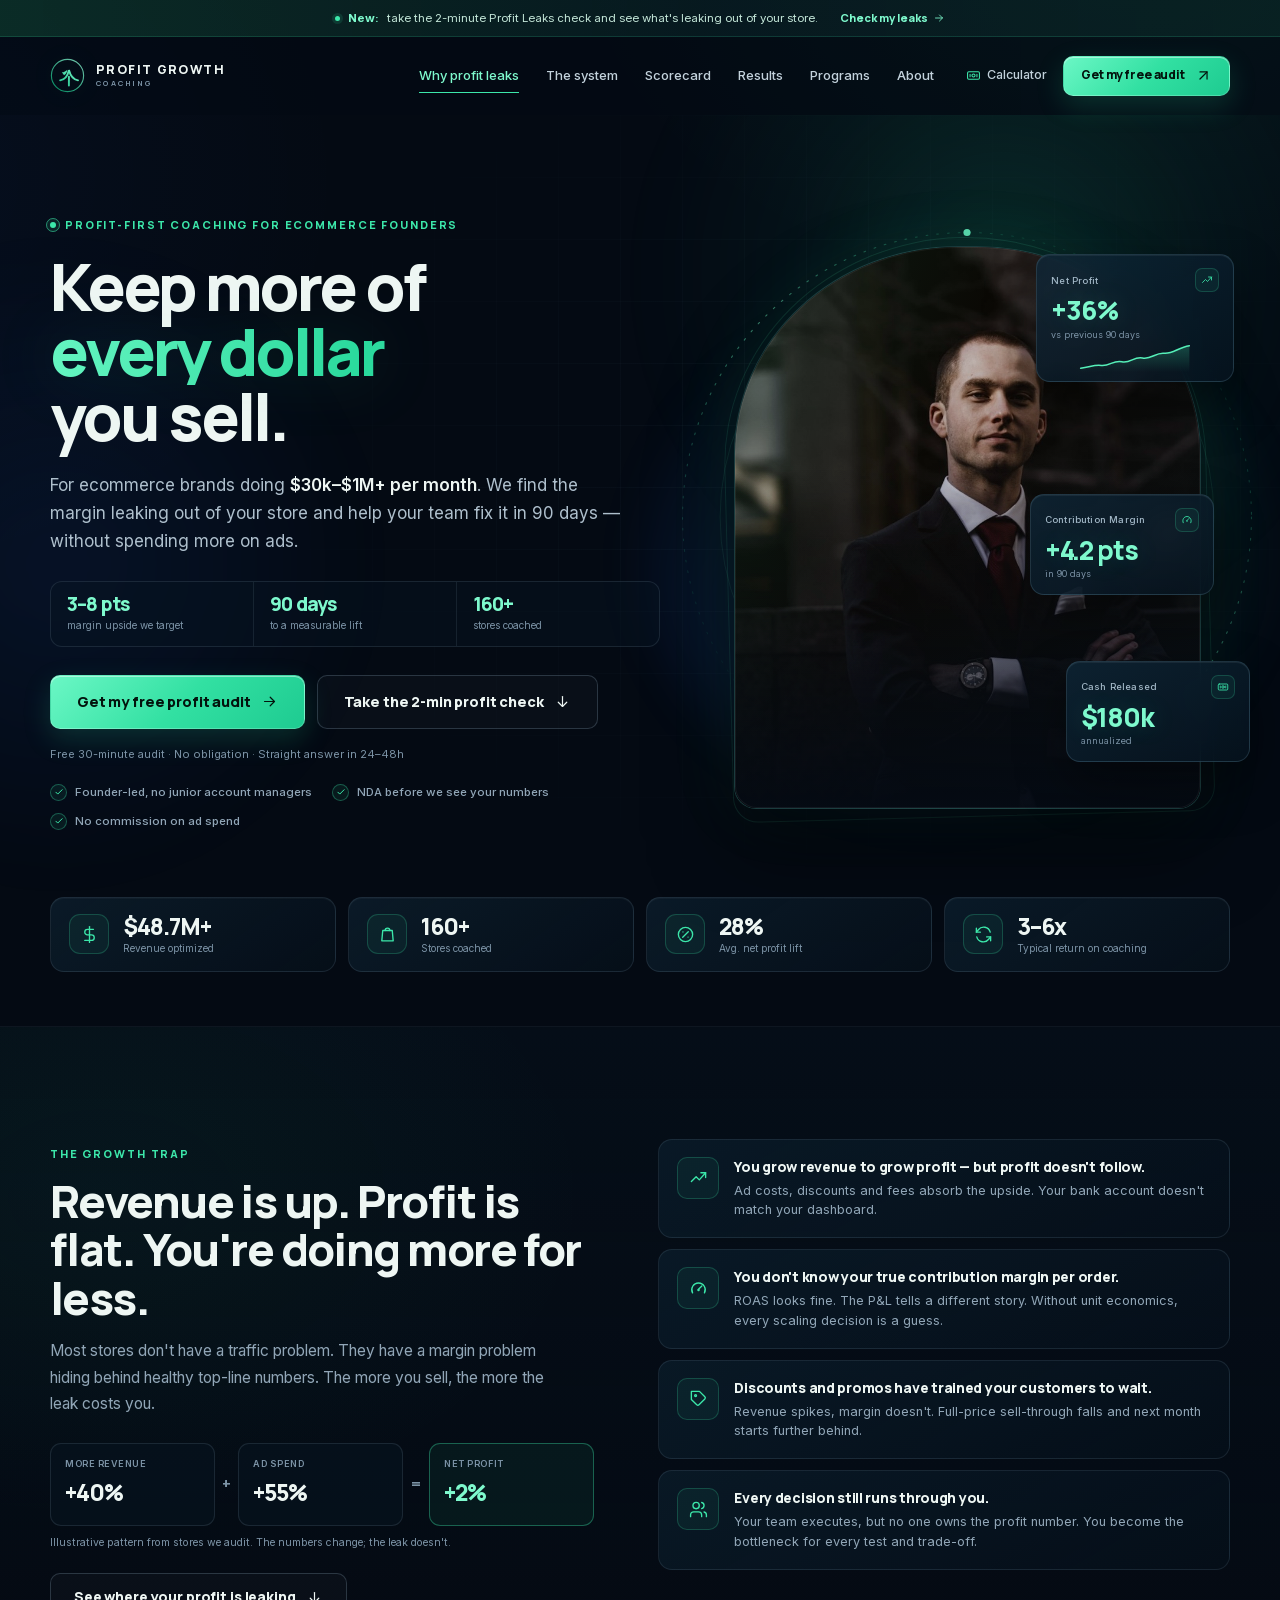
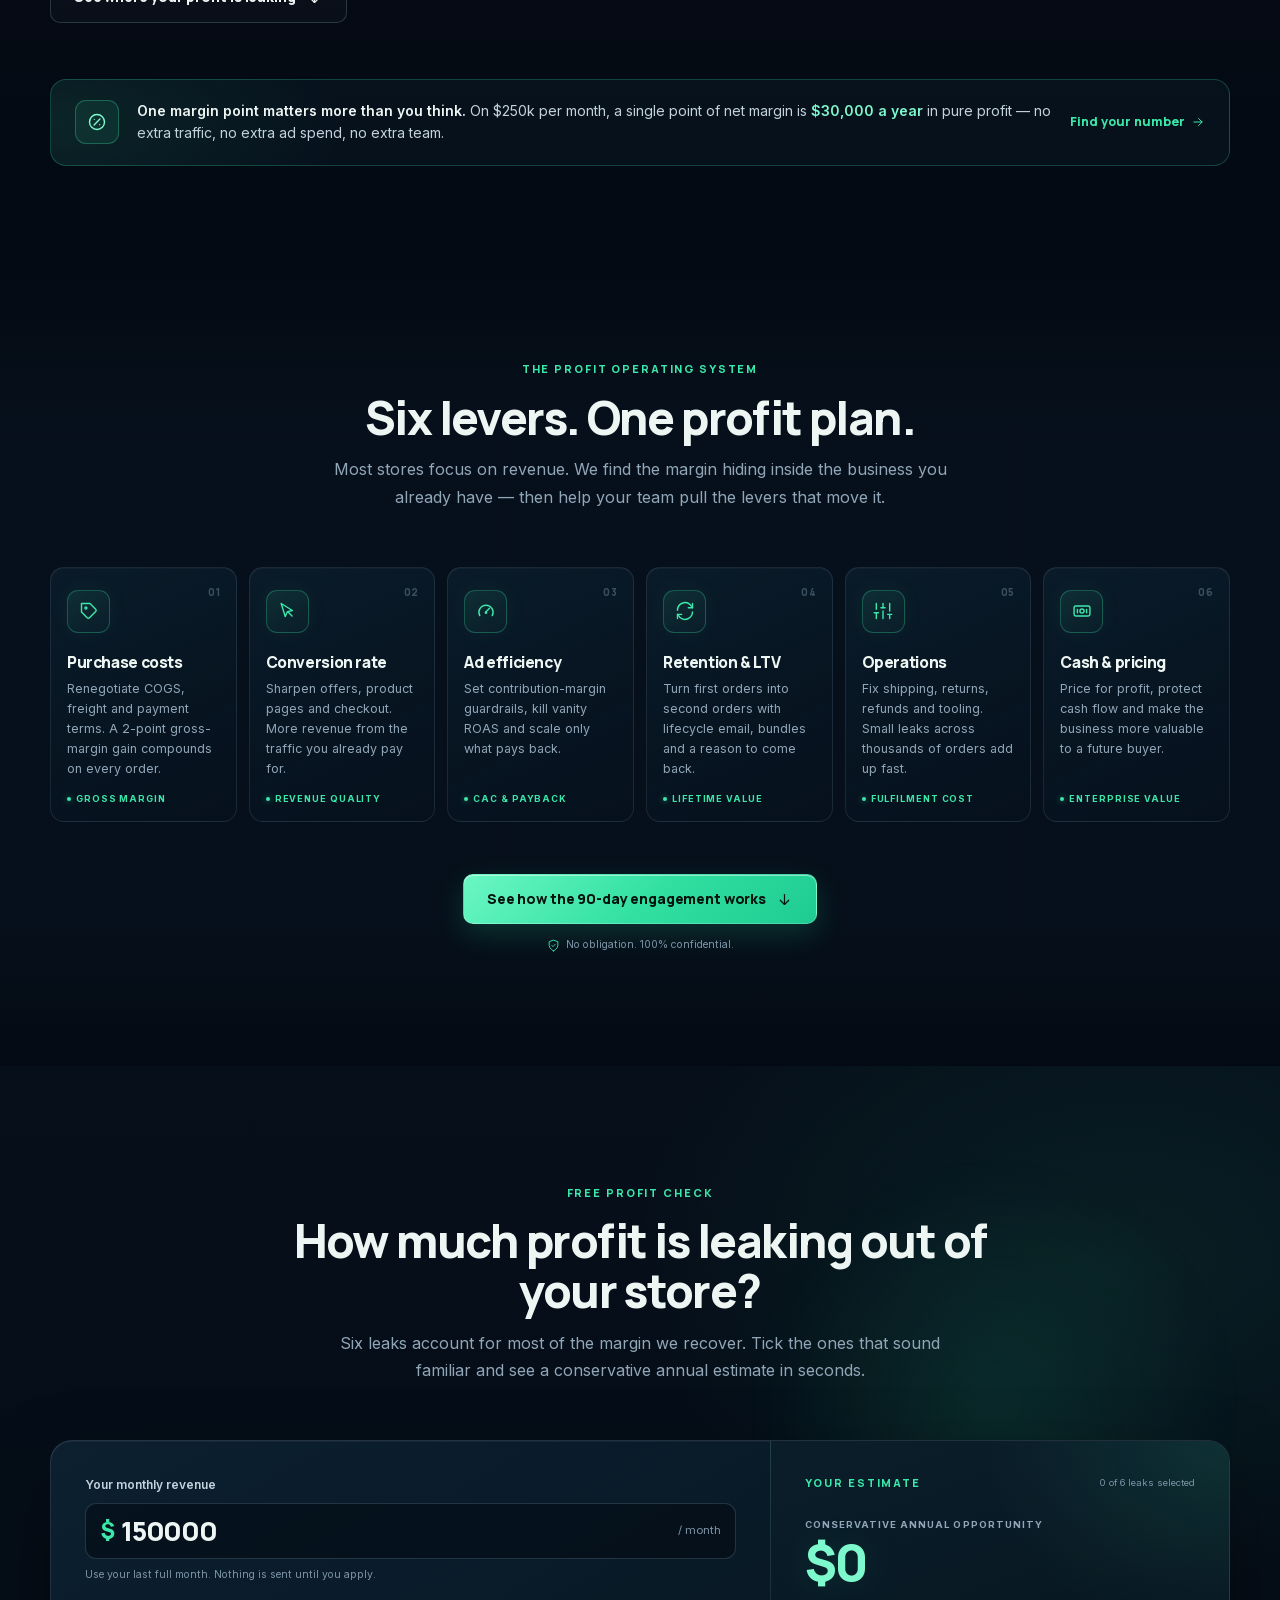
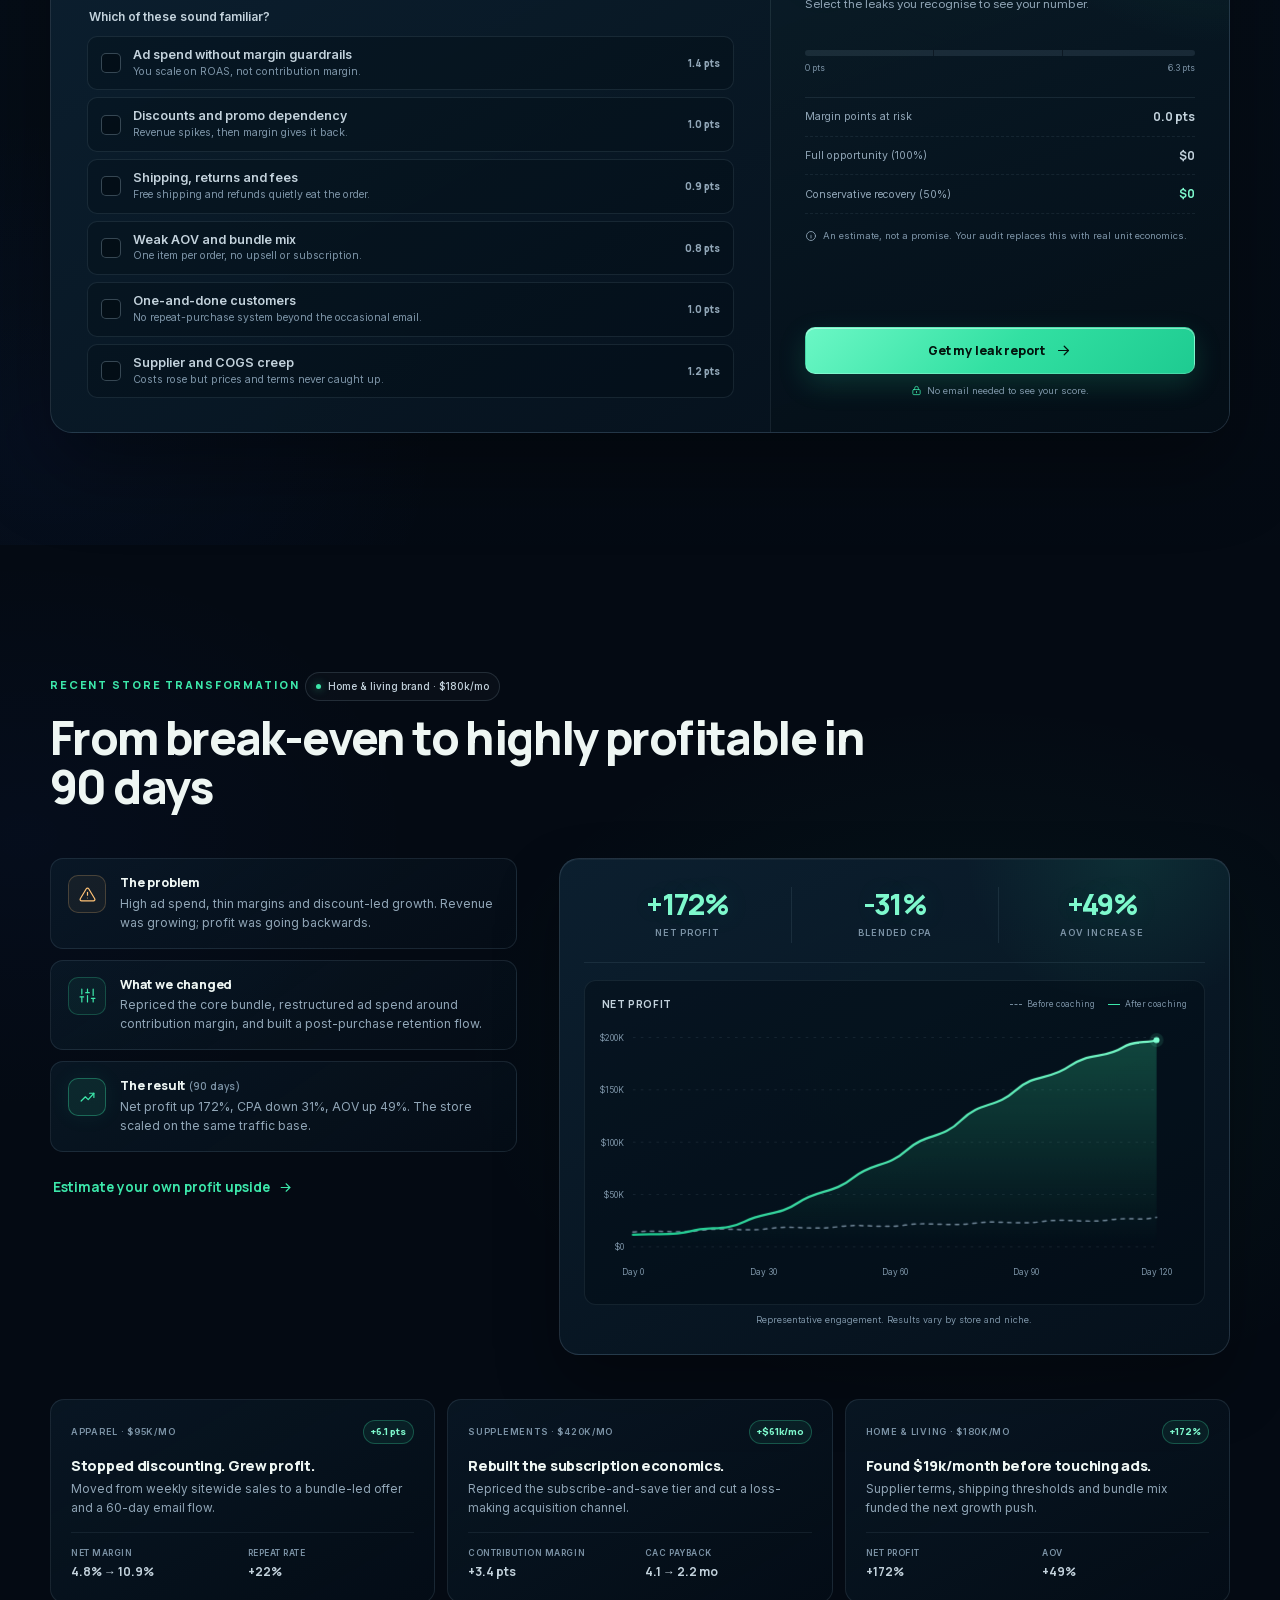
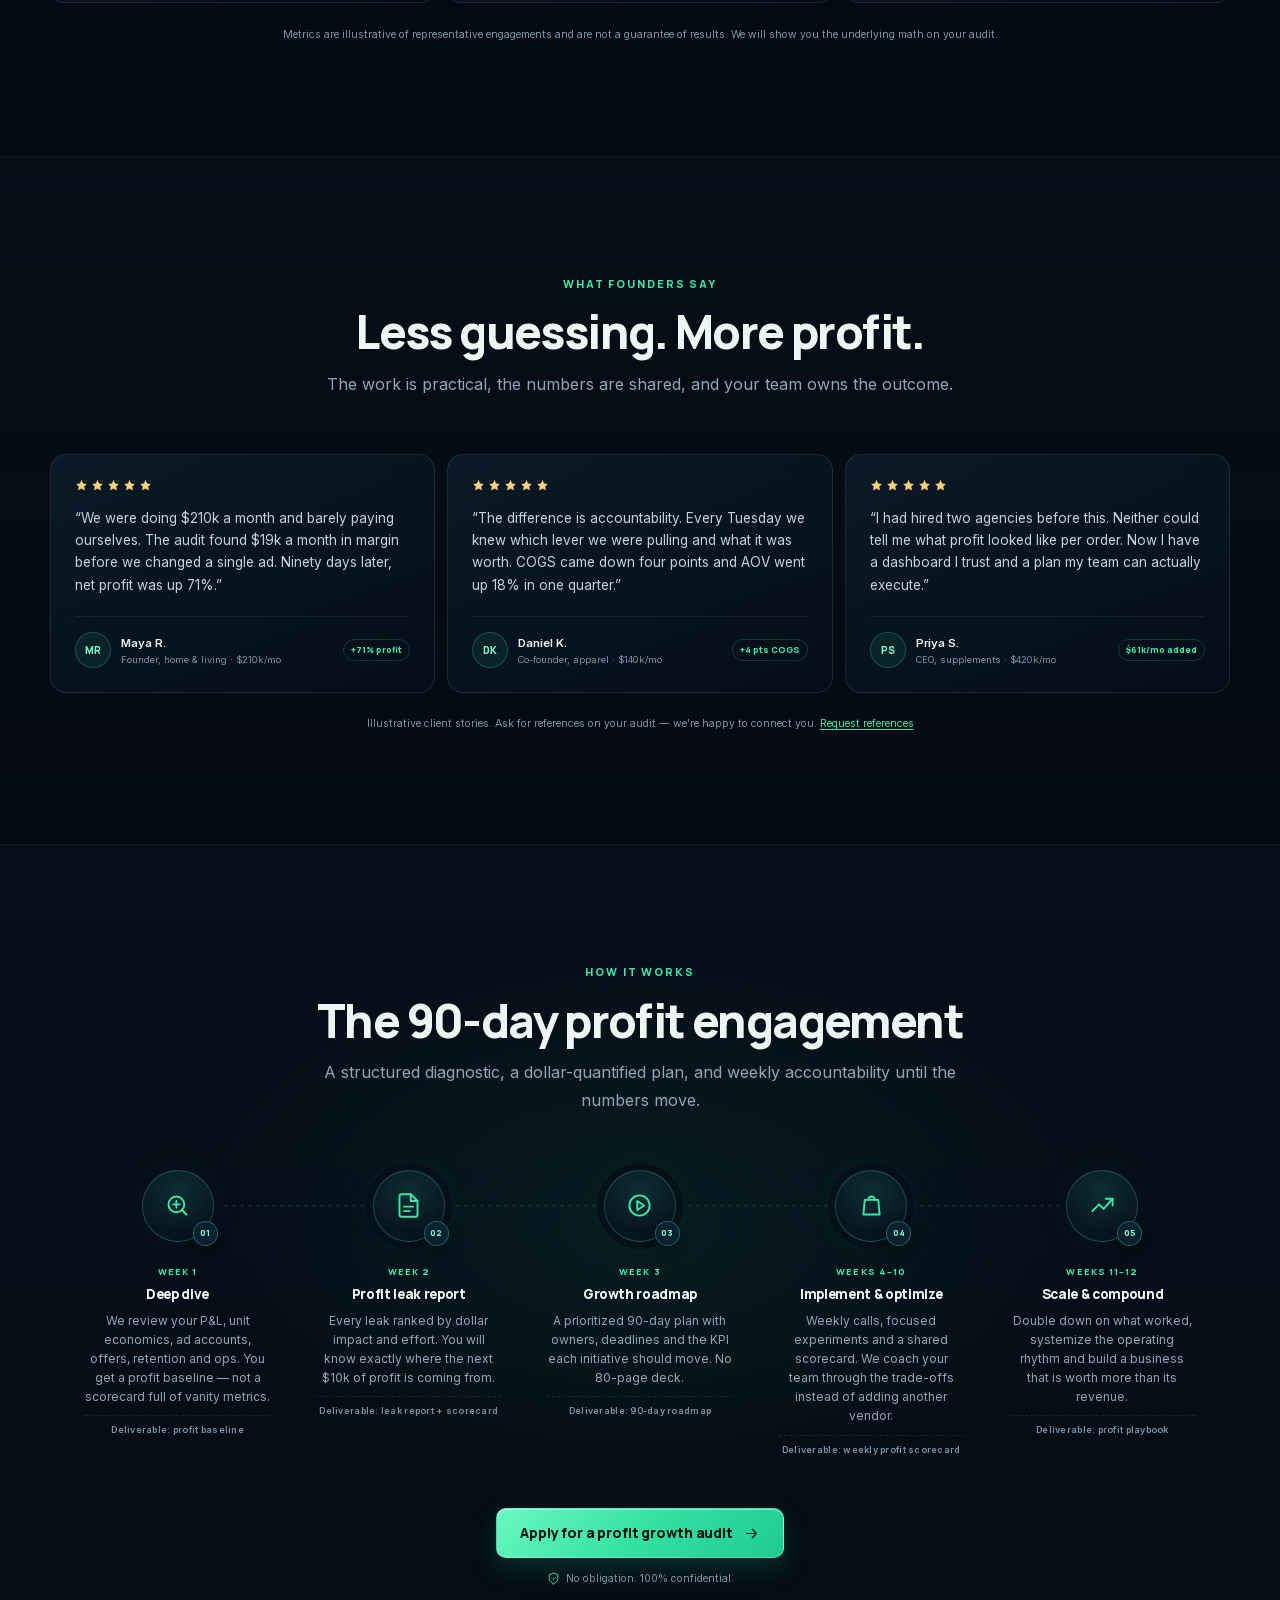
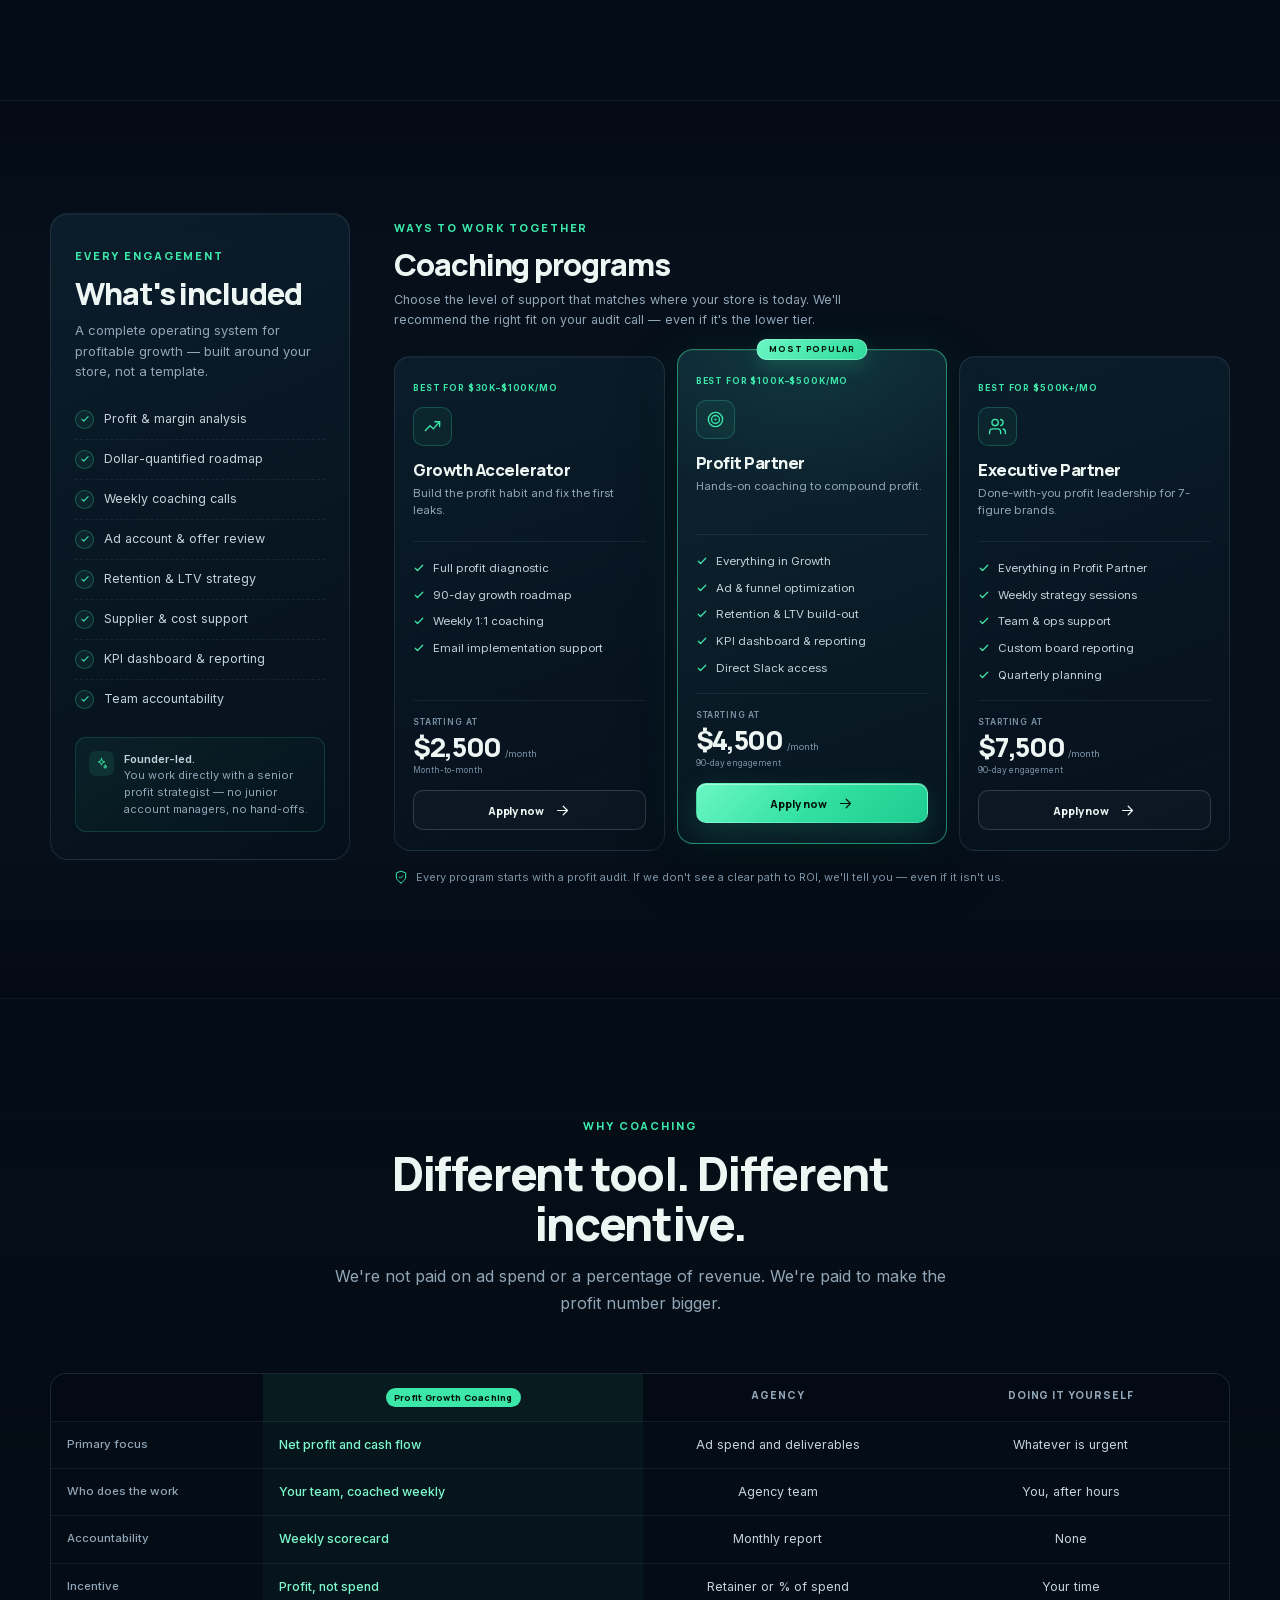
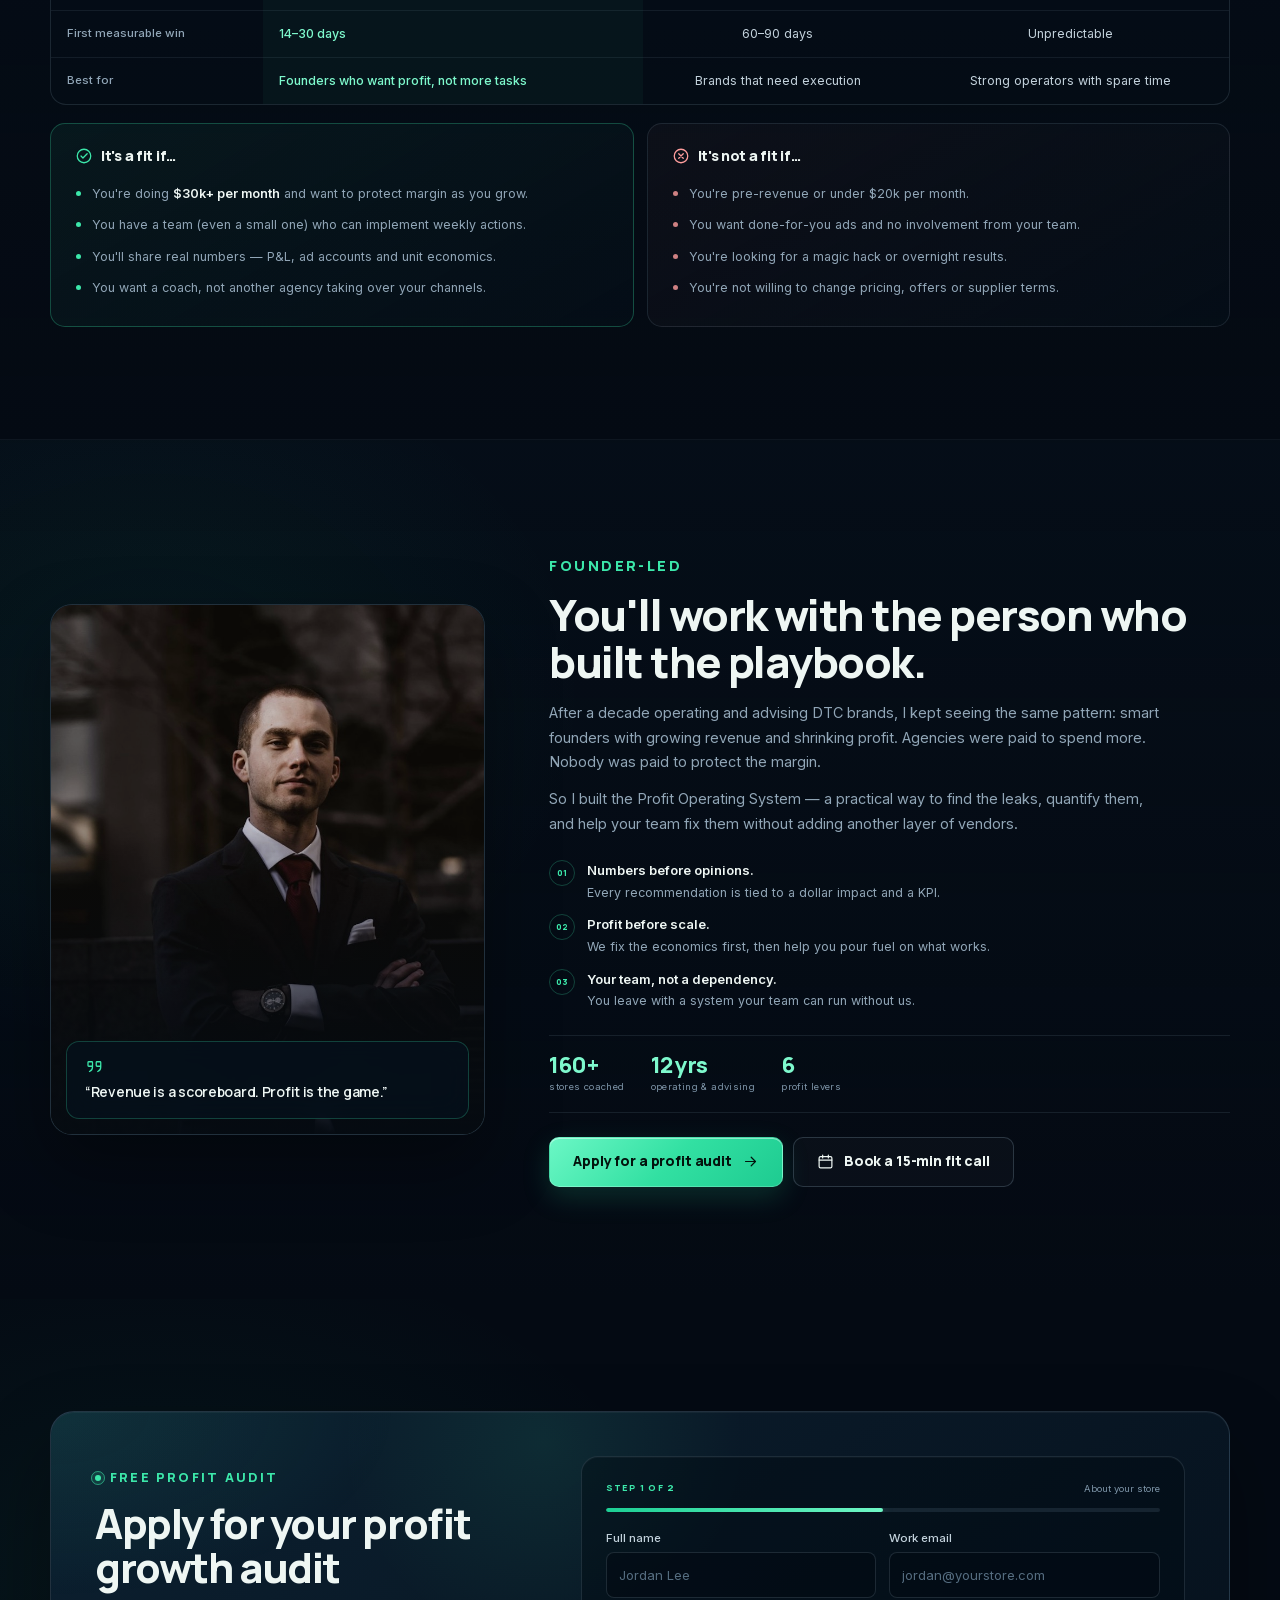
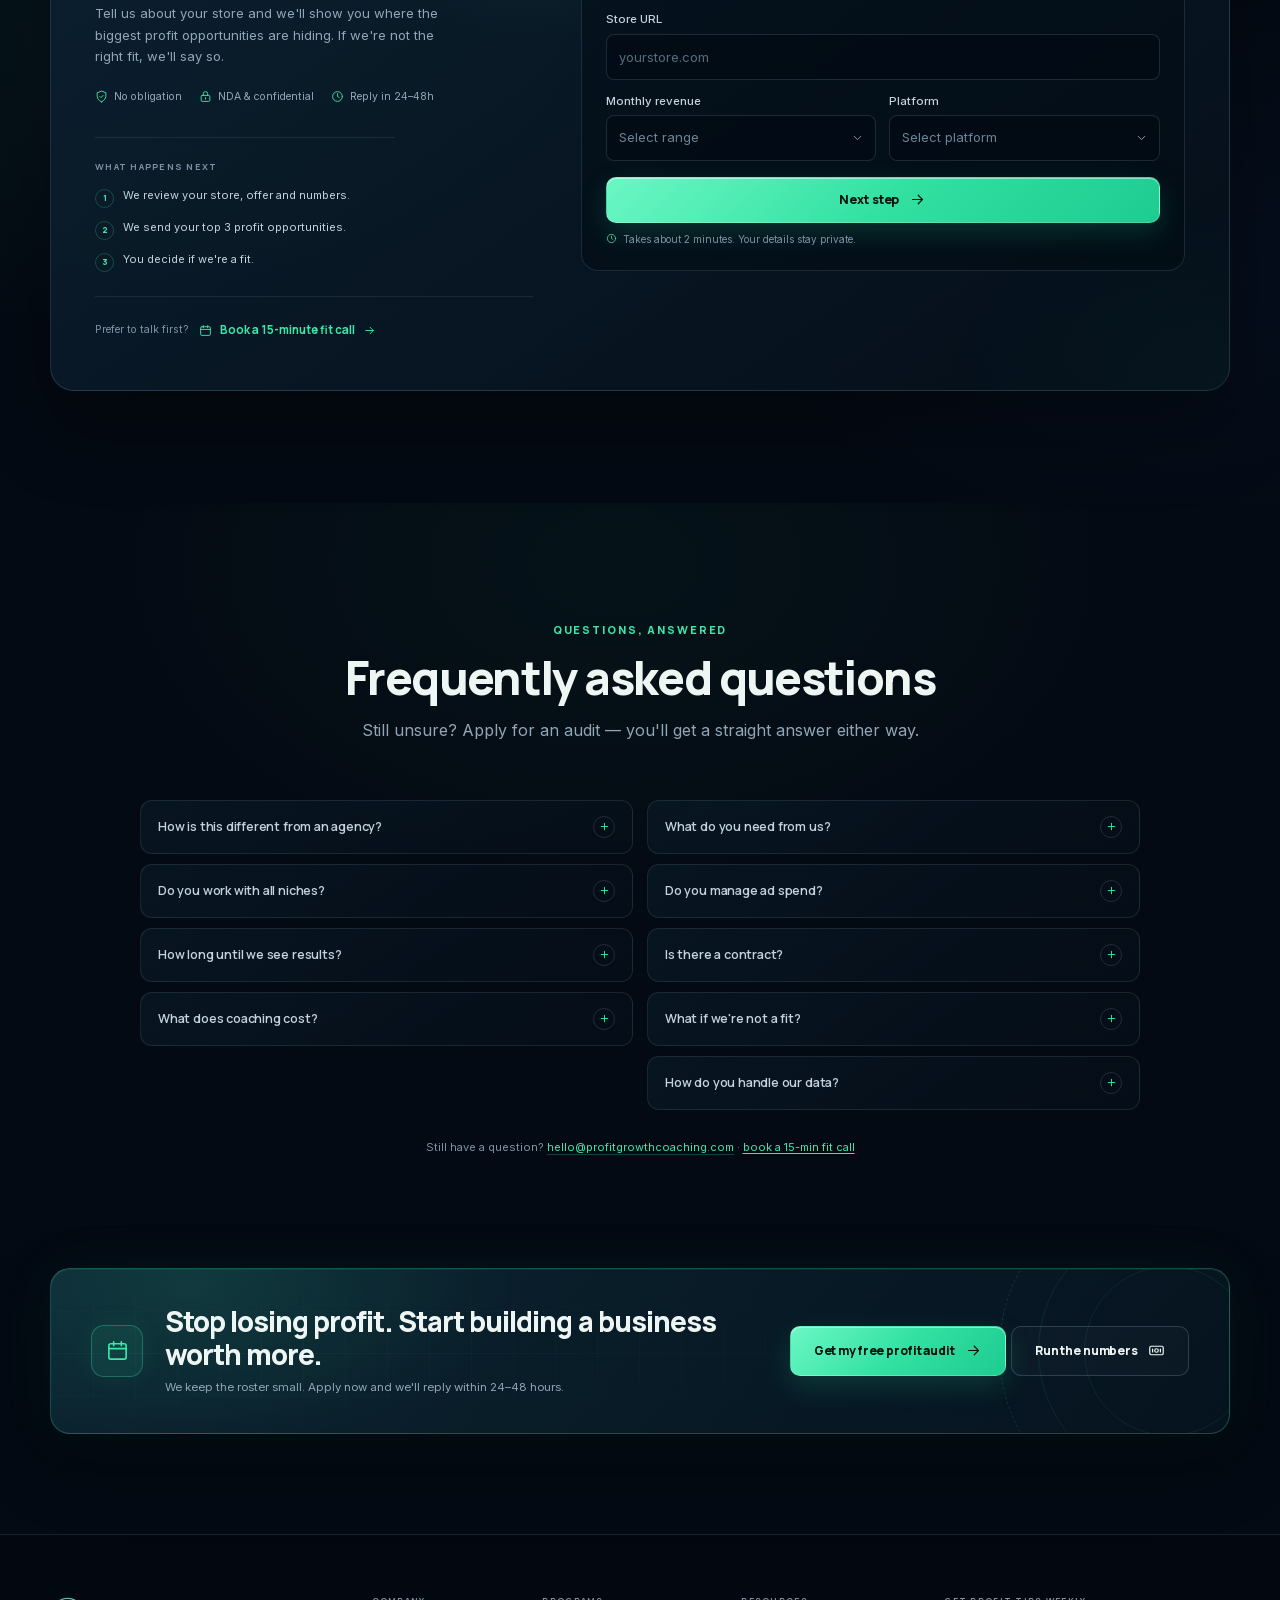
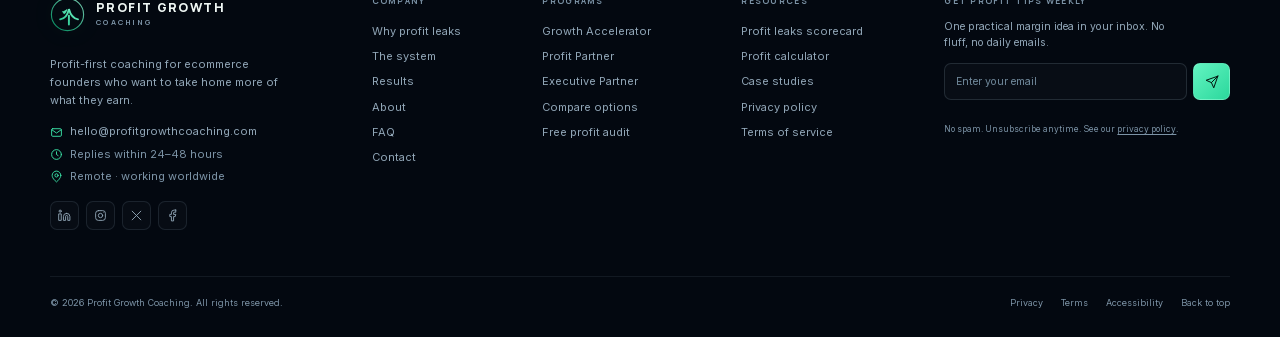
==== commit 578b2430: "feat: rebuild the landing page as a complete profit funnel Turn the single page into a full, self-co" ====
--- a/index.html
+++ b/index.html
@@ -3,55 +3,155 @@
 <head>
   <meta charset="UTF-8" />
   <meta name="viewport" content="width=device-width, initial-scale=1.0" />
-  <title>Profit Growth Coaching — Grow Revenue Without Letting Profit Disappear</title>
-  <meta name="description" content="Ecommerce profitability coaching for founders who want more profit, not just more sales. Fix leaking margins, optimize ad spend, and build a more valuable business." />
-  <meta name="theme-color" content="#050b14" />
+  <title>Profit Growth Coaching — Add 3–8 Margin Points in 90 Days</title>
+  <meta name="description" content="Profit-first coaching for ecommerce founders doing $30k–$1M+/month. We find the margin leaking out of your store and help your team fix it in 90 days — without spending more on ads." />
+  <meta name="robots" content="index, follow, max-image-preview:large" />
+  <link rel="canonical" href="https://profitgrowthcoaching.com/" />
+  <meta name="theme-color" content="#040a13" media="(prefers-color-scheme: dark)" />
+  <meta name="theme-color" content="#f4faf7" media="(prefers-color-scheme: light)" />
   <meta name="color-scheme" content="dark" />
+
   <meta property="og:type" content="website" />
-  <meta property="og:title" content="Profit Growth Coaching — Profit-first ecommerce coaching" />
-  <meta property="og:description" content="We help ecommerce brands increase net profit, fix margin leaks, and build a more valuable business in 90–120 days." />
+  <meta property="og:locale" content="en_US" />
   <meta property="og:site_name" content="Profit Growth Coaching" />
-  <link rel="icon" href="assets/favicon.svg" type="image/svg+xml" />
-  <link rel="preconnect" href="https://fonts.googleapis.com" />
-  <link rel="preconnect" href="https://fonts.gstatic.com" crossorigin />
-  <link href="https://fonts.googleapis.com/css2?family=Inter:wght@400;500;600&amp;family=Manrope:wght@400;500;600;700;800&amp;display=swap" rel="stylesheet" />
-  <link rel="stylesheet" href="styles.css" />
+  <meta property="og:url" content="https://profitgrowthcoaching.com/" />
+  <meta property="og:title" content="Profit Growth Coaching — Add 3–8 Margin Points in 90 Days" />
+  <meta property="og:description" content="Profit-first coaching for ecommerce founders. Find the margin leaking out of your store and fix it in 90 days — without spending more on ads." />
+  <meta property="og:image" content="https://profitgrowthcoaching.com/assets/og-image.png" />
+  <meta property="og:image:width" content="1200" />
+  <meta property="og:image:height" content="630" />
+  <meta property="og:image:alt" content="Profit Growth Coaching — keep more of every dollar you sell." />
+  <meta name="twitter:card" content="summary_large_image" />
+  <meta name="twitter:title" content="Profit Growth Coaching — Add 3–8 Margin Points in 90 Days" />
+  <meta name="twitter:description" content="Profit-first coaching for ecommerce founders doing $30k–$1M+/month. Free profit audit." />
+  <meta name="twitter:image" content="https://profitgrowthcoaching.com/assets/og-image.png" />
+
+  <link rel="icon" href="/assets/favicon.svg" type="image/svg+xml" />
+  <link rel="apple-touch-icon" href="/assets/apple-touch-icon.png" />
+  <link rel="manifest" href="/site.webmanifest" />
+  <link rel="preload" href="/assets/fonts/manrope-latin.woff2" as="font" type="font/woff2" crossorigin />
+  <link rel="preload" href="/assets/fonts/inter-latin.woff2" as="font" type="font/woff2" crossorigin />
+  <link rel="preload" href="/assets/founder.jpg" as="image" fetchpriority="high" />
+  <link rel="stylesheet" href="/styles.css" />
   <script>
     document.documentElement.classList.replace('no-js', 'js');
-    // If the enhancement layer fails to load, keep all content visible.
+    // If the enhancement layer never arrives (blocked, offline, CSP failure),
+    // fall back to the fully usable no-JS presentation instead of leaving the
+    // form stuck on step one with hidden content.
     window.setTimeout(function () {
-      if (!window.__pgcReady) document.documentElement.classList.remove('js');
+      if (window.__pgcReady) return;
+      document.documentElement.classList.remove('js');
+      document.documentElement.classList.add('no-js');
     }, 2500);
   </script>
   <script type="application/ld+json">
     {
       "@context": "https://schema.org",
-      "@type": "ProfessionalService",
-      "name": "Profit Growth Coaching",
-      "description": "Ecommerce profitability coaching that helps brands increase net profit, fix margin leaks, optimize ad spend, and build a more valuable business.",
-      "priceRange": "$$$",
-      "areaServed": "Worldwide",
-      "serviceType": "Ecommerce profitability coaching",
-      "hasOfferCatalog": {
-        "@type": "OfferCatalog",
-        "name": "Coaching Programs",
-        "itemListElement": [
-          { "@type": "Offer", "name": "Growth Accelerator", "price": "2500", "priceCurrency": "USD" },
-          { "@type": "Offer", "name": "Profit Partner", "price": "4500", "priceCurrency": "USD" },
-          { "@type": "Offer", "name": "Executive Partner", "price": "7500", "priceCurrency": "USD" }
-        ]
-      }
+      "@graph": [
+        {
+          "@type": "Organization",
+          "@id": "https://profitgrowthcoaching.com/#organization",
+          "name": "Profit Growth Coaching",
+          "url": "https://profitgrowthcoaching.com/",
+          "logo": "https://profitgrowthcoaching.com/assets/favicon.svg",
+          "description": "Profit-first ecommerce coaching for founders who want to keep more of what they earn.",
+          "email": "hello@profitgrowthcoaching.com",
+          "areaServed": "Worldwide",
+          "knowsAbout": ["Ecommerce profitability", "Contribution margin", "Retention", "Customer acquisition cost", "Pricing strategy"]
+        },
+        {
+          "@type": "WebSite",
+          "@id": "https://profitgrowthcoaching.com/#website",
+          "url": "https://profitgrowthcoaching.com/",
+          "name": "Profit Growth Coaching",
+          "publisher": { "@id": "https://profitgrowthcoaching.com/#organization" }
+        },
+        {
+          "@type": "ProfessionalService",
+          "@id": "https://profitgrowthcoaching.com/#service",
+          "name": "Profit Growth Coaching",
+          "url": "https://profitgrowthcoaching.com/",
+          "description": "Ecommerce profitability coaching that helps brands increase net profit, fix margin leaks, optimize ad spend, and build a more valuable business.",
+          "priceRange": "$$$",
+          "areaServed": "Worldwide",
+          "serviceType": "Ecommerce profitability coaching",
+          "provider": { "@id": "https://profitgrowthcoaching.com/#organization" },
+          "hasOfferCatalog": {
+            "@type": "OfferCatalog",
+            "name": "Coaching Programs",
+            "itemListElement": [
+              { "@type": "Offer", "name": "Growth Accelerator", "price": "2500", "priceCurrency": "USD", "description": "Monthly profit coaching for stores doing $30k–$100k per month." },
+              { "@type": "Offer", "name": "Profit Partner", "price": "4500", "priceCurrency": "USD", "description": "Hands-on 90-day profit coaching for stores doing $100k–$500k per month." },
+              { "@type": "Offer", "name": "Executive Partner", "price": "7500", "priceCurrency": "USD", "description": "Done-with-you profit partnership for brands doing $500k+ per month." }
+            ]
+          }
+        },
+        {
+          "@type": "FAQPage",
+          "@id": "https://profitgrowthcoaching.com/#faq",
+          "mainEntity": [
+            {
+              "@type": "Question",
+              "name": "How is this different from an agency?",
+              "acceptedAnswer": { "@type": "Answer", "text": "Agencies are usually paid to spend more. We are paid to make your business more profitable. We do not take over your ad account. We coach your team, audit the numbers, and build a prioritized profit plan with weekly accountability." }
+            },
+            {
+              "@type": "Question",
+              "name": "Do you work with all niches?",
+              "acceptedAnswer": { "@type": "Answer", "text": "We specialize in ecommerce brands doing $30k–$1M+ per month. We have worked across home, apparel, beauty, pets, and supplements. If we do not think we can move your profit, we will tell you on the audit call." }
+            },
+            {
+              "@type": "Question",
+              "name": "How long until we see results?",
+              "acceptedAnswer": { "@type": "Answer", "text": "Most clients see margin and cash-flow improvements within the first 30–60 days. Meaningful compounding usually shows in 90–120 days. Results depend on your starting point and how quickly your team executes." }
+            },
+            {
+              "@type": "Question",
+              "name": "What do you need from us?",
+              "acceptedAnswer": { "@type": "Answer", "text": "Access to your store analytics, ad accounts, P&L, and one decision-maker for weekly calls. The more we can see, the faster we can find the leaks. We sign an NDA before anything is shared." }
+            },
+            {
+              "@type": "Question",
+              "name": "Do you manage ad spend?",
+              "acceptedAnswer": { "@type": "Answer", "text": "No. We help you make better decisions about ad spend and structure, and we work with your media buyer or in-house team. If you do not have one, we can recommend trusted partners. We do not take a commission on referrals." }
+            },
+            {
+              "@type": "Question",
+              "name": "Is there a contract?",
+              "acceptedAnswer": { "@type": "Answer", "text": "Growth Accelerator is month-to-month. Profit Partner and Executive Partner are 90-day engagements so there is enough time to implement. There is no long-term lock-in, and you can pause or cancel after the initial term." }
+            },
+            {
+              "@type": "Question",
+              "name": "What does coaching cost?",
+              "acceptedAnswer": { "@type": "Answer", "text": "Programs start at $2,500 per month. The right fit depends on your revenue, margin, and how much implementation support you need. We recommend a program only after the audit, and we will tell you if a lower tier is the better fit." }
+            },
+            {
+              "@type": "Question",
+              "name": "What if we're not a fit?",
+              "acceptedAnswer": { "@type": "Answer", "text": "We will tell you on the audit call and point you toward the right next step, even if that is not us. We keep the client roster small and only take on brands we believe we can help." }
+            },
+            {
+              "@type": "Question",
+              "name": "How do you handle our data?",
+              "acceptedAnswer": { "@type": "Answer", "text": "We sign an NDA before accessing anything, limit access to the people working on your account, and use your data only to deliver the engagement. We do not sell data or share it with advertisers. See our privacy policy for details." }
+            }
+          ]
+        }
+      ]
     }
   </script>
 </head>
 <body>
   <a class="skip-link" href="#main">Skip to content</a>
+
   <!-- Icon sprite -->
   <svg class="icon-sprite" aria-hidden="true" focusable="false" xmlns="http://www.w3.org/2000/svg">
     <symbol id="i-arrow-right" viewBox="0 0 24 24"><path d="M5 12h14"/><path d="m13 6 6 6-6 6"/></symbol>
     <symbol id="i-arrow-down" viewBox="0 0 24 24"><path d="M12 5v14"/><path d="m6 13 6 6 6-6"/></symbol>
     <symbol id="i-arrow-up-right" viewBox="0 0 24 24"><path d="M7 17 17 7"/><path d="M7 7h10v10"/></symbol>
     <symbol id="i-check" viewBox="0 0 24 24"><path d="m4.5 12.5 4.5 4.5L19.5 6.5"/></symbol>
+    <symbol id="i-check-circle" viewBox="0 0 24 24"><circle cx="12" cy="12" r="9"/><path d="m8 12 2.6 2.6L16.2 9"/></symbol>
+    <symbol id="i-x-circle" viewBox="0 0 24 24"><circle cx="12" cy="12" r="9"/><path d="m9 9 6 6M15 9l-6 6"/></symbol>
     <symbol id="i-chevron-down" viewBox="0 0 24 24"><path d="m6 9 6 6 6-6"/></symbol>
     <symbol id="i-plus" viewBox="0 0 24 24"><path d="M12 5v14M5 12h14"/></symbol>
     <symbol id="i-menu" viewBox="0 0 24 24"><path d="M4 7h16M4 12h16M4 17h16"/></symbol>
@@ -83,12 +183,22 @@
     <symbol id="i-calendar" viewBox="0 0 24 24"><rect x="3" y="5" width="18" height="16" rx="2"/><path d="M8 3v4M16 3v4M3 10h18"/></symbol>
     <symbol id="i-sparkles" viewBox="0 0 24 24"><path d="m12 3 1.6 4.4L18 9l-4.4 1.6L12 15l-1.6-4.4L6 9l4.4-1.6L12 3Z"/><path d="m19 15 .8 2.2L22 18l-2.2.8L19 21l-.8-2.2L16 18l2.2-.8L19 15Z"/></symbol>
     <symbol id="i-alert" viewBox="0 0 24 24"><path d="M10.3 3.9 1.8 18a2 2 0 0 0 1.7 3h17a2 2 0 0 0 1.7-3L13.7 3.9a2 2 0 0 0-3.4 0Z"/><path d="M12 9v4"/><circle cx="12" cy="17" r=".7" fill="currentColor" stroke="none"/></symbol>
+    <symbol id="i-info" viewBox="0 0 24 24"><circle cx="12" cy="12" r="9"/><path d="M12 11v5"/><circle cx="12" cy="8" r=".7" fill="currentColor" stroke="none"/></symbol>
+    <symbol id="i-pin" viewBox="0 0 24 24"><path d="M20 10c0 6-8 12-8 12s-8-6-8-12a8 8 0 0 1 16 0Z"/><circle cx="12" cy="10" r="3"/></symbol>
+    <symbol id="i-star" viewBox="0 0 24 24"><path d="m12 3 2.8 5.7 6.2.9-4.5 4.4 1.1 6.2L12 17.3 6.4 20.2l1.1-6.2L3 9.6l6.2-.9L12 3Z"/></symbol>
+    <symbol id="i-quote" viewBox="0 0 24 24"><path d="M9 11H5a1 1 0 0 1-1-1V6a1 1 0 0 1 1-1h4a1 1 0 0 1 1 1v6c0 3-1.5 5-4 6"/><path d="M20 11h-4a1 1 0 0 1-1-1V6a1 1 0 0 1 1-1h4a1 1 0 0 1 1 1v6c0 3-1.5 5-4 6"/></symbol>
     <symbol id="i-instagram" viewBox="0 0 24 24"><rect x="3" y="3" width="18" height="18" rx="5"/><circle cx="12" cy="12" r="4"/><circle cx="17.4" cy="6.6" r=".8" fill="currentColor" stroke="none"/></symbol>
     <symbol id="i-facebook" viewBox="0 0 24 24"><path d="M18 2h-3a5 5 0 0 0-5 5v3H7v4h3v8h4v-8h3l1-4h-4V7a1 1 0 0 1 1-1h3V2Z"/></symbol>
     <symbol id="i-linkedin" viewBox="0 0 24 24"><path d="M16 8a6 6 0 0 1 6 6v7h-4v-7a2 2 0 0 0-4 0v7h-4v-7a6 6 0 0 1 6-6Z"/><rect x="2" y="9" width="4" height="12"/><circle cx="4" cy="4" r="2"/></symbol>
     <symbol id="i-x" viewBox="0 0 24 24"><path d="M4 4l16 16M20 4 4 20"/></symbol>
-    <symbol id="i-quote" viewBox="0 0 24 24"><path d="M9 11H5a1 1 0 0 1-1-1V6a1 1 0 0 1 1-1h4a1 1 0 0 1 1 1v6c0 3-1.5 5-4 6"/><path d="M20 11h-4a1 1 0 0 1-1-1V6a1 1 0 0 1 1-1h4a1 1 0 0 1 1 1v6c0 3-1.5 5-4 6"/></symbol>
   </svg>
+
+  <div class="announce" data-announce>
+    <div class="container announce-inner">
+      <p><span class="announce-dot" aria-hidden="true"></span><strong>New:</strong> take the 2-minute Profit Leaks check and see what's leaking out of your store.</p>
+      <a href="#scorecard" data-track="announce_scorecard">Check my leaks <svg class="icon" aria-hidden="true"><use href="#i-arrow-right"/></svg></a>
+    </div>
+  </div>
 
   <!-- Header -->
   <header class="site-header" data-header>
@@ -112,17 +222,21 @@
       </a>
 
       <nav class="primary-nav" aria-label="Primary">
-        <a class="nav-link is-active" href="#home">Home</a>
-        <a class="nav-link" href="#how-it-works">How It Works</a>
+        <a class="nav-link" href="#problem">Why profit leaks</a>
+        <a class="nav-link" href="#how-it-works">The system</a>
+        <a class="nav-link" href="#scorecard">Scorecard</a>
         <a class="nav-link" href="#results">Results</a>
         <a class="nav-link" href="#programs">Programs</a>
-        <button class="nav-link nav-link--button" type="button" data-open-calculator>Calculator</button>
-        <a class="nav-link" href="#faq">FAQ</a>
+        <a class="nav-link" href="#about">About</a>
       </nav>
 
       <div class="header-actions">
-        <a class="btn btn--primary btn--sm header-cta" href="#apply">
-          Apply for a Profit Audit
+        <button class="header-calc" type="button" data-open-calculator data-track="calculator_open_nav">
+          <svg class="icon" aria-hidden="true"><use href="#i-banknote"/></svg>
+          <span>Calculator</span>
+        </button>
+        <a class="btn btn--primary btn--sm header-cta" href="#apply" data-track="cta_header">
+          Get my free audit
           <svg class="icon" aria-hidden="true"><use href="#i-arrow-up-right"/></svg>
         </a>
         <button class="menu-toggle" type="button" aria-label="Open menu" aria-expanded="false" aria-controls="mobile-panel" data-menu-toggle>
@@ -133,18 +247,20 @@
 
     <div class="mobile-panel" id="mobile-panel" data-mobile-panel>
       <nav class="mobile-nav" aria-label="Mobile">
-        <a class="mobile-link" href="#home">Home</a>
-        <a class="mobile-link" href="#how-it-works">How It Works</a>
-        <a class="mobile-link" href="#results">Results</a>
-        <a class="mobile-link" href="#programs">Programs</a>
-        <button class="mobile-link mobile-link--button" type="button" data-open-calculator>Profit Calculator</button>
-        <a class="mobile-link" href="#faq">FAQ</a>
+        <a class="mobile-link" href="#problem">Why profit leaks <svg class="icon" aria-hidden="true"><use href="#i-arrow-right"/></svg></a>
+        <a class="mobile-link" href="#how-it-works">The system <svg class="icon" aria-hidden="true"><use href="#i-arrow-right"/></svg></a>
+        <a class="mobile-link" href="#scorecard">Profit scorecard <svg class="icon" aria-hidden="true"><use href="#i-arrow-right"/></svg></a>
+        <a class="mobile-link" href="#results">Results <svg class="icon" aria-hidden="true"><use href="#i-arrow-right"/></svg></a>
+        <a class="mobile-link" href="#programs">Programs <svg class="icon" aria-hidden="true"><use href="#i-arrow-right"/></svg></a>
+        <a class="mobile-link" href="#about">About <svg class="icon" aria-hidden="true"><use href="#i-arrow-right"/></svg></a>
+        <button class="mobile-link mobile-link--button" type="button" data-open-calculator data-track="calculator_open_mobile">Profit calculator <svg class="icon" aria-hidden="true"><use href="#i-banknote"/></svg></button>
+        <a class="mobile-link" href="#faq">FAQ <svg class="icon" aria-hidden="true"><use href="#i-arrow-right"/></svg></a>
       </nav>
-      <a class="btn btn--primary mobile-cta" href="#apply">
-        Apply for a Profit Growth Audit
+      <a class="btn btn--primary mobile-cta" href="#apply" data-track="cta_mobile_menu">
+        Get my free profit audit
         <svg class="icon" aria-hidden="true"><use href="#i-arrow-right"/></svg>
       </a>
-      <p class="mobile-note">Free audit · No obligation · Reply in 24–48h</p>
+      <p class="mobile-note">Free 30-minute audit · No obligation · Reply in 24–48h</p>
     </div>
   </header>
   <div class="nav-backdrop" data-nav-backdrop aria-hidden="true"></div>
@@ -161,29 +277,36 @@
 
       <div class="container hero-inner">
         <div class="hero-copy" data-reveal>
-          <p class="eyebrow eyebrow--inline"><span class="pulse-dot"></span>Profit-first coaching for ecommerce brands</p>
+          <p class="eyebrow eyebrow--inline"><span class="pulse-dot"></span>Profit-first coaching for ecommerce founders</p>
           <h1 class="hero-title">
-            <span class="hero-line">Grow Revenue</span>
-            <span class="hero-line">Without Letting</span>
-            <span class="hero-line accent">Profit Disappear</span>
+            <span class="hero-line">Keep more of</span>
+            <span class="hero-line accent">every dollar</span>
+            <span class="hero-line">you sell.</span>
           </h1>
-          <p class="hero-lede">Ecommerce profitability coaching that helps you increase profit, not just sales. We fix leaking margins, optimize spend, and build a more valuable business.</p>
+          <p class="hero-lede">For ecommerce brands doing <strong>$30k–$1M+ per month</strong>. We find the margin leaking out of your store and help your team fix it in 90 days — without spending more on ads.</p>
+
+          <ul class="hero-proof-inline" aria-label="At a glance">
+            <li><strong>3–8 pts</strong><span>margin upside we target</span></li>
+            <li><strong>90 days</strong><span>to a measurable lift</span></li>
+            <li><strong>160+</strong><span>stores coached</span></li>
+          </ul>
 
           <div class="hero-actions">
-            <a class="btn btn--primary" href="#apply">
-              Apply for a Profit Growth Audit
+            <a class="btn btn--primary btn--lg" href="#apply" data-track="cta_hero">
+              Get my free profit audit
               <svg class="icon" aria-hidden="true"><use href="#i-arrow-right"/></svg>
             </a>
-            <a class="btn btn--ghost" href="#results">
-              See Results
+            <a class="btn btn--ghost btn--lg" href="#scorecard" data-track="cta_hero_scorecard">
+              Take the 2-min profit check
               <svg class="icon" aria-hidden="true"><use href="#i-arrow-down"/></svg>
             </a>
           </div>
+          <p class="hero-micro">Free 30-minute audit · No obligation · Straight answer in 24–48h</p>
 
           <ul class="hero-trust">
-            <li><span class="trust-check"><svg class="icon" aria-hidden="true"><use href="#i-check"/></svg></span>Data-driven, no fluff</li>
-            <li><span class="trust-check"><svg class="icon" aria-hidden="true"><use href="#i-check"/></svg></span>Ecommerce focused</li>
-            <li><span class="trust-check"><svg class="icon" aria-hidden="true"><use href="#i-check"/></svg></span>Results in 90–120 days</li>
+            <li><span class="trust-check"><svg class="icon" aria-hidden="true"><use href="#i-check"/></svg></span>Founder-led, no junior account managers</li>
+            <li><span class="trust-check"><svg class="icon" aria-hidden="true"><use href="#i-check"/></svg></span>NDA before we see your numbers</li>
+            <li><span class="trust-check"><svg class="icon" aria-hidden="true"><use href="#i-check"/></svg></span>No commission on ad spend</li>
           </ul>
         </div>
 
@@ -205,7 +328,7 @@
             </svg>
 
             <figure class="portrait-frame">
-              <img src="assets/founder.jpg" alt="Founder and profit coach at Profit Growth Coaching" width="800" height="1200" fetchpriority="high" />
+              <img src="/assets/founder.jpg" alt="Founder of Profit Growth Coaching" width="800" height="1200" fetchpriority="high" />
               <figcaption class="sr-only">Profit Growth Coaching founder</figcaption>
             </figure>
             <span class="portrait-rim" aria-hidden="true"></span>
@@ -213,7 +336,7 @@
             <div class="hero-floats">
               <div class="float-card float-card--margin">
                 <div class="float-card-top">
-                  <span class="float-card-label">Profit Margin</span>
+                  <span class="float-card-label">Net Profit</span>
                   <span class="float-icon"><svg class="icon" aria-hidden="true"><use href="#i-trending-up"/></svg></span>
                 </div>
                 <div class="float-card-value"><span data-counter="36" data-prefix="+" data-suffix="%">+36%</span></div>
@@ -231,20 +354,20 @@
 
               <div class="float-card float-card--ads">
                 <div class="float-card-top">
-                  <span class="float-card-label">Ad Efficiency</span>
+                  <span class="float-card-label">Contribution Margin</span>
                   <span class="float-icon"><svg class="icon" aria-hidden="true"><use href="#i-gauge"/></svg></span>
                 </div>
-                <div class="float-card-value"><span data-counter="28" data-prefix="+" data-suffix="%">+28%</span></div>
-                <div class="float-card-meta">ROAS improvement</div>
+                <div class="float-card-value"><span data-counter="4.2" data-decimals="1" data-prefix="+" data-suffix=" pts">+4.2 pts</span></div>
+                <div class="float-card-meta">in 90 days</div>
               </div>
 
               <div class="float-card float-card--net">
                 <div class="float-card-top">
-                  <span class="float-card-label">Net Profit</span>
+                  <span class="float-card-label">Cash Released</span>
                   <span class="float-icon"><svg class="icon" aria-hidden="true"><use href="#i-banknote"/></svg></span>
                 </div>
-                <div class="float-card-value"><span data-counter="42" data-prefix="+" data-suffix="%">+42%</span></div>
-                <div class="float-card-meta">vs previous 90 days</div>
+                <div class="float-card-value"><span data-counter="180" data-prefix="$" data-suffix="k">$180k</span></div>
+                <div class="float-card-meta">annualized</div>
               </div>
             </div>
           </div>
@@ -257,30 +380,94 @@
             <span class="proof-icon"><svg class="icon" aria-hidden="true"><use href="#i-dollar"/></svg></span>
             <div>
               <div class="proof-value"><span data-counter="48.7" data-decimals="1" data-prefix="$" data-suffix="M+">$48.7M+</span></div>
-              <div class="proof-label">Revenue Optimized</div>
+              <div class="proof-label">Revenue optimized</div>
             </div>
           </div>
           <div class="proof-card">
             <span class="proof-icon"><svg class="icon" aria-hidden="true"><use href="#i-bag"/></svg></span>
             <div>
               <div class="proof-value"><span data-counter="160" data-suffix="+">160+</span></div>
-              <div class="proof-label">Stores Coached</div>
+              <div class="proof-label">Stores coached</div>
             </div>
           </div>
           <div class="proof-card">
             <span class="proof-icon"><svg class="icon" aria-hidden="true"><use href="#i-percent"/></svg></span>
             <div>
               <div class="proof-value"><span data-counter="28" data-suffix="%">28%</span></div>
-              <div class="proof-label">Avg. Profit Increase</div>
+              <div class="proof-label">Avg. net profit lift</div>
             </div>
           </div>
           <div class="proof-card">
             <span class="proof-icon"><svg class="icon" aria-hidden="true"><use href="#i-refresh"/></svg></span>
             <div>
               <div class="proof-value">3–6x</div>
-              <div class="proof-label">Typical ROI</div>
-            </div>
-          </div>
+              <div class="proof-label">Typical return on coaching</div>
+            </div>
+          </div>
+        </div>
+      </div>
+    </section>
+
+    <!-- The growth trap -->
+    <section class="section problem" id="problem">
+      <div class="container">
+        <div class="problem-layout">
+          <div class="problem-copy" data-reveal>
+            <p class="eyebrow">The growth trap</p>
+            <h2>Revenue is up. Profit is flat. You're doing more for less.</h2>
+            <p class="problem-lede">Most stores don't have a traffic problem. They have a margin problem hiding behind healthy top-line numbers. The more you sell, the more the leak costs you.</p>
+
+            <div class="trap-equation" aria-label="The growth trap equation">
+              <div><span>More revenue</span><strong>+40%</strong></div>
+              <span class="trap-op" aria-hidden="true">+</span>
+              <div><span>Ad spend</span><strong>+55%</strong></div>
+              <span class="trap-op" aria-hidden="true">=</span>
+              <div class="trap-result"><span>Net profit</span><strong>+2%</strong></div>
+            </div>
+            <p class="trap-note">Illustrative pattern from stores we audit. The numbers change; the leak doesn't.</p>
+
+            <a class="btn btn--ghost" href="#scorecard" data-track="problem_scorecard">
+              See where your profit is leaking
+              <svg class="icon" aria-hidden="true"><use href="#i-arrow-down"/></svg>
+            </a>
+          </div>
+
+          <ul class="pain-list" data-reveal style="--delay:100ms">
+            <li class="pain-card">
+              <span class="pain-icon"><svg class="icon" aria-hidden="true"><use href="#i-trending-up"/></svg></span>
+              <div>
+                <h3>You grow revenue to grow profit — but profit doesn't follow.</h3>
+                <p>Ad costs, discounts and fees absorb the upside. Your bank account doesn't match your dashboard.</p>
+              </div>
+            </li>
+            <li class="pain-card">
+              <span class="pain-icon"><svg class="icon" aria-hidden="true"><use href="#i-gauge"/></svg></span>
+              <div>
+                <h3>You don't know your true contribution margin per order.</h3>
+                <p>ROAS looks fine. The P&amp;L tells a different story. Without unit economics, every scaling decision is a guess.</p>
+              </div>
+            </li>
+            <li class="pain-card">
+              <span class="pain-icon"><svg class="icon" aria-hidden="true"><use href="#i-tag"/></svg></span>
+              <div>
+                <h3>Discounts and promos have trained your customers to wait.</h3>
+                <p>Revenue spikes, margin doesn't. Full-price sell-through falls and next month starts further behind.</p>
+              </div>
+            </li>
+            <li class="pain-card">
+              <span class="pain-icon"><svg class="icon" aria-hidden="true"><use href="#i-users"/></svg></span>
+              <div>
+                <h3>Every decision still runs through you.</h3>
+                <p>Your team executes, but no one owns the profit number. You become the bottleneck for every test and trade-off.</p>
+              </div>
+            </li>
+          </ul>
+        </div>
+
+        <div class="math-callout" data-reveal>
+          <span class="math-icon"><svg class="icon" aria-hidden="true"><use href="#i-percent"/></svg></span>
+          <p><strong>One margin point matters more than you think.</strong> On $250k per month, a single point of net margin is <strong>$30,000 a year</strong> in pure profit — no extra traffic, no extra ad spend, no extra team.</p>
+          <a href="#scorecard">Find your number <svg class="icon" aria-hidden="true"><use href="#i-arrow-right"/></svg></a>
         </div>
       </div>
     </section>
@@ -289,115 +476,168 @@
     <section class="section levers" id="how-it-works">
       <div class="container">
         <header class="section-head" data-reveal>
-          <p class="eyebrow">The profit levers</p>
-          <h2>We Improve Profit Across Every Lever</h2>
-          <p>Most stores focus on revenue. We find the margin hiding inside the business you already have.</p>
+          <p class="eyebrow">The profit operating system</p>
+          <h2>Six levers. One profit plan.</h2>
+          <p>Most stores focus on revenue. We find the margin hiding inside the business you already have — then help your team pull the levers that move it.</p>
         </header>
 
         <div class="lever-grid">
           <article class="lever-card" data-reveal style="--delay:0ms">
+            <span class="lever-num">01</span>
             <span class="lever-icon"><svg class="icon" aria-hidden="true"><use href="#i-tag"/></svg></span>
-            <h3>Purchase Costs</h3>
-            <p>Negotiate smarter and increase gross margin.</p>
+            <h3>Purchase costs</h3>
+            <p>Renegotiate COGS, freight and payment terms. A 2-point gross-margin gain compounds on every order.</p>
+            <span class="lever-tag">Gross margin</span>
           </article>
           <article class="lever-card" data-reveal style="--delay:60ms">
+            <span class="lever-num">02</span>
             <span class="lever-icon"><svg class="icon" aria-hidden="true"><use href="#i-cursor"/></svg></span>
-            <h3>Conversion Rate</h3>
-            <p>Improve offers, pages and customer experience.</p>
+            <h3>Conversion rate</h3>
+            <p>Sharpen offers, product pages and checkout. More revenue from the traffic you already pay for.</p>
+            <span class="lever-tag">Revenue quality</span>
           </article>
           <article class="lever-card" data-reveal style="--delay:120ms">
+            <span class="lever-num">03</span>
             <span class="lever-icon"><svg class="icon" aria-hidden="true"><use href="#i-gauge"/></svg></span>
-            <h3>Ad Efficiency</h3>
-            <p>Lower CPA and scale what actually works.</p>
+            <h3>Ad efficiency</h3>
+            <p>Set contribution-margin guardrails, kill vanity ROAS and scale only what pays back.</p>
+            <span class="lever-tag">CAC &amp; payback</span>
           </article>
           <article class="lever-card" data-reveal style="--delay:180ms">
+            <span class="lever-num">04</span>
             <span class="lever-icon"><svg class="icon" aria-hidden="true"><use href="#i-repeat"/></svg></span>
             <h3>Retention &amp; LTV</h3>
-            <p>Turn buyers into repeat customers.</p>
+            <p>Turn first orders into second orders with lifecycle email, bundles and a reason to come back.</p>
+            <span class="lever-tag">Lifetime value</span>
           </article>
           <article class="lever-card" data-reveal style="--delay:240ms">
+            <span class="lever-num">05</span>
             <span class="lever-icon"><svg class="icon" aria-hidden="true"><use href="#i-sliders"/></svg></span>
             <h3>Operations</h3>
-            <p>Streamline fulfilment, refunds and tools.</p>
+            <p>Fix shipping, returns, refunds and tooling. Small leaks across thousands of orders add up fast.</p>
+            <span class="lever-tag">Fulfilment cost</span>
           </article>
           <article class="lever-card" data-reveal style="--delay:300ms">
+            <span class="lever-num">06</span>
             <span class="lever-icon"><svg class="icon" aria-hidden="true"><use href="#i-banknote"/></svg></span>
-            <h3>Cash &amp; Pricing</h3>
-            <p>Price for profit and protect cash flow.</p>
+            <h3>Cash &amp; pricing</h3>
+            <p>Price for profit, protect cash flow and make the business more valuable to a future buyer.</p>
+            <span class="lever-tag">Enterprise value</span>
           </article>
         </div>
+
+        <div class="section-cta" data-reveal>
+          <a class="btn btn--primary" href="#process">
+            See how the 90-day engagement works
+            <svg class="icon" aria-hidden="true"><use href="#i-arrow-down"/></svg>
+          </a>
+          <p class="cta-note"><svg class="icon" aria-hidden="true"><use href="#i-shield"/></svg>No obligation. 100% confidential.</p>
+        </div>
       </div>
     </section>
 
-    <!-- Process -->
-    <section class="section process" id="process">
-      <span class="process-glow" aria-hidden="true"></span>
+    <!-- Profit leak scorecard -->
+    <section class="section scorecard-section" id="scorecard">
+      <span class="scorecard-glow" aria-hidden="true"></span>
       <div class="container">
         <header class="section-head" data-reveal>
-          <p class="eyebrow">How it works</p>
-          <h2>Our Profit Growth Diagnostic</h2>
-          <p>A proven process to find profit leaks and build a clear growth plan.</p>
+          <p class="eyebrow">Free profit check</p>
+          <h2>How much profit is leaking out of your store?</h2>
+          <p>Six leaks account for most of the margin we recover. Tick the ones that sound familiar and see a conservative annual estimate in seconds.</p>
         </header>
 
-        <ol class="diagnostic-steps">
-          <li class="step" data-reveal style="--delay:0ms">
-            <div class="step-icon">
-              <svg class="icon" aria-hidden="true"><use href="#i-search"/></svg>
-              <span class="step-num">01</span>
-            </div>
-            <div class="step-body">
-              <h3>Deep Dive</h3>
-              <p>We analyze your store, numbers, ads, offers and operations.</p>
-            </div>
-          </li>
-          <li class="step" data-reveal style="--delay:80ms">
-            <div class="step-icon">
-              <svg class="icon" aria-hidden="true"><use href="#i-file"/></svg>
-              <span class="step-num">02</span>
-            </div>
-            <div class="step-body">
-              <h3>Profit Leak Report</h3>
-              <p>You get a clear report showing leaks and opportunities.</p>
-            </div>
-          </li>
-          <li class="step" data-reveal style="--delay:160ms">
-            <div class="step-icon">
-              <svg class="icon" aria-hidden="true"><use href="#i-play"/></svg>
-              <span class="step-num">03</span>
-            </div>
-            <div class="step-body">
-              <h3>Growth Roadmap</h3>
-              <p>A prioritized plan to increase profit fast.</p>
-            </div>
-          </li>
-          <li class="step" data-reveal style="--delay:240ms">
-            <div class="step-icon">
-              <svg class="icon" aria-hidden="true"><use href="#i-bag"/></svg>
-              <span class="step-num">04</span>
-            </div>
-            <div class="step-body">
-              <h3>Implement &amp; Optimize</h3>
-              <p>We help you execute and optimize weekly.</p>
-            </div>
-          </li>
-          <li class="step" data-reveal style="--delay:320ms">
-            <div class="step-icon">
-              <svg class="icon" aria-hidden="true"><use href="#i-trending-up"/></svg>
-              <span class="step-num">05</span>
-            </div>
-            <div class="step-body">
-              <h3>Scale &amp; Compound</h3>
-              <p>More profit, more cash, more freedom.</p>
-            </div>
-          </li>
-        </ol>
-
-        <div class="section-cta" data-reveal>
-          <a class="btn btn--primary" href="#apply">
-            Apply for a Profit Growth Audit
-            <svg class="icon" aria-hidden="true"><use href="#i-arrow-right"/></svg>
-          </a>
-          <p class="cta-note"><svg class="icon" aria-hidden="true"><use href="#i-shield"/></svg>No obligation. 100% confidential.</p>
+        <div class="scorecard" data-scorecard data-reveal>
+          <div class="scorecard-controls">
+            <div class="score-revenue">
+              <label for="score-revenue">Your monthly revenue</label>
+              <div class="score-revenue-row">
+                <span class="score-currency" aria-hidden="true">$</span>
+                <input id="score-revenue" type="number" inputmode="numeric" min="10000" max="10000000" step="5000" value="150000" data-score-revenue aria-describedby="score-revenue-hint" />
+                <span class="score-per">/ month</span>
+              </div>
+              <p id="score-revenue-hint">Use your last full month. Nothing is sent until you apply.</p>
+            </div>
+
+            <fieldset class="score-leaks" data-score-leaks>
+              <legend>Which of these sound familiar?</legend>
+
+              <label class="leak-option">
+                <input type="checkbox" value="ad-spend" data-leak data-points="1.4" />
+                <span class="leak-check" aria-hidden="true"><svg class="icon"><use href="#i-check"/></svg></span>
+                <span class="leak-copy"><strong>Ad spend without margin guardrails</strong><em>You scale on ROAS, not contribution margin.</em></span>
+                <span class="leak-points">1.4 pts</span>
+              </label>
+
+              <label class="leak-option">
+                <input type="checkbox" value="discounts" data-leak data-points="1.0" />
+                <span class="leak-check" aria-hidden="true"><svg class="icon"><use href="#i-check"/></svg></span>
+                <span class="leak-copy"><strong>Discounts and promo dependency</strong><em>Revenue spikes, then margin gives it back.</em></span>
+                <span class="leak-points">1.0 pts</span>
+              </label>
+
+              <label class="leak-option">
+                <input type="checkbox" value="shipping" data-leak data-points="0.9" />
+                <span class="leak-check" aria-hidden="true"><svg class="icon"><use href="#i-check"/></svg></span>
+                <span class="leak-copy"><strong>Shipping, returns and fees</strong><em>Free shipping and refunds quietly eat the order.</em></span>
+                <span class="leak-points">0.9 pts</span>
+              </label>
+
+              <label class="leak-option">
+                <input type="checkbox" value="aov" data-leak data-points="0.8" />
+                <span class="leak-check" aria-hidden="true"><svg class="icon"><use href="#i-check"/></svg></span>
+                <span class="leak-copy"><strong>Weak AOV and bundle mix</strong><em>One item per order, no upsell or subscription.</em></span>
+                <span class="leak-points">0.8 pts</span>
+              </label>
+
+              <label class="leak-option">
+                <input type="checkbox" value="retention" data-leak data-points="1.0" />
+                <span class="leak-check" aria-hidden="true"><svg class="icon"><use href="#i-check"/></svg></span>
+                <span class="leak-copy"><strong>One-and-done customers</strong><em>No repeat-purchase system beyond the occasional email.</em></span>
+                <span class="leak-points">1.0 pts</span>
+              </label>
+
+              <label class="leak-option">
+                <input type="checkbox" value="supplier" data-leak data-points="1.2" />
+                <span class="leak-check" aria-hidden="true"><svg class="icon"><use href="#i-check"/></svg></span>
+                <span class="leak-copy"><strong>Supplier and COGS creep</strong><em>Costs rose but prices and terms never caught up.</em></span>
+                <span class="leak-points">1.2 pts</span>
+              </label>
+            </fieldset>
+          </div>
+
+          <aside class="score-result" aria-labelledby="score-result-title">
+            <div class="score-result-head">
+              <p class="eyebrow">Your estimate</p>
+              <span class="score-selected" data-score-selected>0 of 6 leaks selected</span>
+            </div>
+
+            <div class="score-amount" aria-live="polite" aria-atomic="true">
+              <span class="score-amount-label">Conservative annual opportunity</span>
+              <strong data-score-amount>$0</strong>
+              <span class="score-amount-sub" data-score-sub>Select the leaks you recognise to see your number.</span>
+            </div>
+
+            <div class="score-meter" aria-hidden="true">
+              <span class="score-meter-fill" data-score-meter></span>
+              <span class="score-meter-marker score-meter-marker--low"></span>
+              <span class="score-meter-marker score-meter-marker--high"></span>
+            </div>
+            <div class="score-meter-labels" aria-hidden="true"><span>0 pts</span><span>6.3 pts</span></div>
+
+            <dl class="score-breakdown">
+              <div><dt>Margin points at risk</dt><dd data-score-points>0.0 pts</dd></div>
+              <div><dt>Full opportunity (100%)</dt><dd data-score-full>$0</dd></div>
+              <div><dt>Conservative recovery (50%)</dt><dd data-score-half>$0</dd></div>
+            </dl>
+
+            <p class="score-note"><svg class="icon" aria-hidden="true"><use href="#i-info"/></svg>An estimate, not a promise. Your audit replaces this with real unit economics.</p>
+
+            <button class="btn btn--primary btn--block" type="button" data-score-cta data-track="scorecard_cta">
+              Get my leak report
+              <svg class="icon" aria-hidden="true"><use href="#i-arrow-right"/></svg>
+            </button>
+            <p class="score-privacy"><svg class="icon" aria-hidden="true"><use href="#i-lock"/></svg>No email needed to see your score.</p>
+          </aside>
         </div>
       </div>
     </section>
@@ -407,8 +647,8 @@
       <div class="container">
         <header class="section-head section-head--left" data-reveal>
           <p class="eyebrow">Recent store transformation</p>
-          <div class="result-tag"><span class="result-tag-dot"></span>Home &amp; Living Brand</div>
-          <h2>From Break-Even to Highly Profitable</h2>
+          <div class="result-tag"><span class="result-tag-dot"></span>Home &amp; living brand · $180k/mo</div>
+          <h2>From break-even to highly profitable in 90 days</h2>
         </header>
 
         <div class="case-grid">
@@ -416,25 +656,25 @@
             <article class="case-step">
               <span class="case-icon case-icon--problem"><svg class="icon" aria-hidden="true"><use href="#i-alert"/></svg></span>
               <div>
-                <h3>Problem</h3>
-                <p>High ad spend, low margins, and declining profitability.</p>
+                <h3>The problem</h3>
+                <p>High ad spend, thin margins and discount-led growth. Revenue was growing; profit was going backwards.</p>
               </div>
             </article>
             <article class="case-step">
               <span class="case-icon"><svg class="icon" aria-hidden="true"><use href="#i-sliders"/></svg></span>
               <div>
-                <h3>Solution</h3>
-                <p>Offer &amp; pricing optimization, ad restructuring, and retention strategy.</p>
+                <h3>What we changed</h3>
+                <p>Repriced the core bundle, restructured ad spend around contribution margin, and built a post-purchase retention flow.</p>
               </div>
             </article>
             <article class="case-step">
               <span class="case-icon case-icon--win"><svg class="icon" aria-hidden="true"><use href="#i-trending-up"/></svg></span>
               <div>
-                <h3>Result <span>(90 Days)</span></h3>
-                <p>Net profit increased 172% and cash flow improved significantly.</p>
+                <h3>The result <span>(90 days)</span></h3>
+                <p>Net profit up 172%, CPA down 31%, AOV up 49%. The store scaled on the same traffic base.</p>
               </div>
             </article>
-            <button class="text-link" type="button" data-open-calculator>
+            <button class="text-link" type="button" data-open-calculator data-track="calculator_open_case">
               Estimate your own profit upside
               <svg class="icon" aria-hidden="true"><use href="#i-arrow-right"/></svg>
             </button>
@@ -444,7 +684,7 @@
             <div class="case-metrics">
               <div class="metric">
                 <div class="metric-value"><span data-counter="172" data-prefix="+" data-suffix="%">+172%</span></div>
-                <div class="metric-label">Net Profit</div>
+                <div class="metric-label">Net profit</div>
               </div>
               <div class="metric">
                 <div class="metric-value"><span data-counter="31" data-prefix="-" data-suffix="%">-31%</span></div>
@@ -452,16 +692,16 @@
               </div>
               <div class="metric">
                 <div class="metric-value"><span data-counter="49" data-prefix="+" data-suffix="%">+49%</span></div>
-                <div class="metric-label">AOV Increase</div>
+                <div class="metric-label">AOV increase</div>
               </div>
             </div>
 
             <div class="chart-wrap">
               <div class="chart-head">
-                <span class="chart-title">Net Profit</span>
+                <span class="chart-title">Net profit</span>
                 <div class="chart-legend">
-                  <span><i class="legend-dot legend-dot--before"></i>Net Profit Before</span>
-                  <span><i class="legend-dot legend-dot--after"></i>Net Profit After</span>
+                  <span><i class="legend-dot legend-dot--before"></i>Before coaching</span>
+                  <span><i class="legend-dot legend-dot--after"></i>After coaching</span>
                 </div>
               </div>
 
@@ -505,103 +745,276 @@
                 <circle class="chart-dot" cx="640" cy="23" r="3.5" fill="#7dffd1"/>
               </svg>
             </div>
-            <p class="chart-note">Results vary by store and niche. Chart is illustrative of a representative engagement.</p>
-          </div>
-        </div>
+            <p class="chart-note">Representative engagement. Results vary by store and niche.</p>
+          </div>
+        </div>
+
+        <div class="case-snapshots">
+          <article class="snapshot" data-reveal>
+            <div class="snapshot-head"><span class="snapshot-tag">Apparel · $95k/mo</span><span class="snapshot-delta">+6.1 pts</span></div>
+            <h3>Stopped discounting. Grew profit.</h3>
+            <p>Moved from weekly sitewide sales to a bundle-led offer and a 60-day email flow.</p>
+            <dl><div><dt>Net margin</dt><dd>4.8% → 10.9%</dd></div><div><dt>Repeat rate</dt><dd>+22%</dd></div></dl>
+          </article>
+          <article class="snapshot" data-reveal style="--delay:80ms">
+            <div class="snapshot-head"><span class="snapshot-tag">Supplements · $420k/mo</span><span class="snapshot-delta">+$61k/mo</span></div>
+            <h3>Rebuilt the subscription economics.</h3>
+            <p>Repriced the subscribe-and-save tier and cut a loss-making acquisition channel.</p>
+            <dl><div><dt>Contribution margin</dt><dd>+3.4 pts</dd></div><div><dt>CAC payback</dt><dd>4.1 → 2.2 mo</dd></div></dl>
+          </article>
+          <article class="snapshot" data-reveal style="--delay:160ms">
+            <div class="snapshot-head"><span class="snapshot-tag">Home &amp; living · $180k/mo</span><span class="snapshot-delta">+172%</span></div>
+            <h3>Found $19k/month before touching ads.</h3>
+            <p>Supplier terms, shipping thresholds and bundle mix funded the next growth push.</p>
+            <dl><div><dt>Net profit</dt><dd>+172%</dd></div><div><dt>AOV</dt><dd>+49%</dd></div></dl>
+          </article>
+        </div>
+        <p class="results-footnote" data-reveal>Metrics are illustrative of representative engagements and are not a guarantee of results. We will show you the underlying math on your audit.</p>
       </div>
     </section>
 
-    <!-- What's included + programs -->
+    <!-- Testimonials -->
+    <section class="section testimonials" aria-labelledby="testimonials-title">
+      <div class="container">
+        <header class="section-head" data-reveal>
+          <p class="eyebrow">What founders say</p>
+          <h2 id="testimonials-title">Less guessing. More profit.</h2>
+          <p>The work is practical, the numbers are shared, and your team owns the outcome.</p>
+        </header>
+
+        <div class="testimonial-grid">
+          <figure class="testimonial" data-reveal>
+            <div class="testimonial-stars" role="img" aria-label="Rated 5 out of 5">
+              <svg class="icon" aria-hidden="true"><use href="#i-star"/></svg><svg class="icon" aria-hidden="true"><use href="#i-star"/></svg><svg class="icon" aria-hidden="true"><use href="#i-star"/></svg><svg class="icon" aria-hidden="true"><use href="#i-star"/></svg><svg class="icon" aria-hidden="true"><use href="#i-star"/></svg>
+            </div>
+            <blockquote>
+              <p>“We were doing $210k a month and barely paying ourselves. The audit found $19k a month in margin before we changed a single ad. Ninety days later, net profit was up 71%.”</p>
+            </blockquote>
+            <figcaption>
+              <span class="testimonial-avatar">MR</span>
+              <span><strong>Maya R.</strong><small>Founder, home &amp; living · $210k/mo</small></span>
+              <span class="testimonial-metric">+71% profit</span>
+            </figcaption>
+          </figure>
+
+          <figure class="testimonial" data-reveal style="--delay:90ms">
+            <div class="testimonial-stars" role="img" aria-label="Rated 5 out of 5">
+              <svg class="icon" aria-hidden="true"><use href="#i-star"/></svg><svg class="icon" aria-hidden="true"><use href="#i-star"/></svg><svg class="icon" aria-hidden="true"><use href="#i-star"/></svg><svg class="icon" aria-hidden="true"><use href="#i-star"/></svg><svg class="icon" aria-hidden="true"><use href="#i-star"/></svg>
+            </div>
+            <blockquote>
+              <p>“The difference is accountability. Every Tuesday we knew which lever we were pulling and what it was worth. COGS came down four points and AOV went up 18% in one quarter.”</p>
+            </blockquote>
+            <figcaption>
+              <span class="testimonial-avatar">DK</span>
+              <span><strong>Daniel K.</strong><small>Co-founder, apparel · $140k/mo</small></span>
+              <span class="testimonial-metric">+4 pts COGS</span>
+            </figcaption>
+          </figure>
+
+          <figure class="testimonial" data-reveal style="--delay:180ms">
+            <div class="testimonial-stars" role="img" aria-label="Rated 5 out of 5">
+              <svg class="icon" aria-hidden="true"><use href="#i-star"/></svg><svg class="icon" aria-hidden="true"><use href="#i-star"/></svg><svg class="icon" aria-hidden="true"><use href="#i-star"/></svg><svg class="icon" aria-hidden="true"><use href="#i-star"/></svg><svg class="icon" aria-hidden="true"><use href="#i-star"/></svg>
+            </div>
+            <blockquote>
+              <p>“I had hired two agencies before this. Neither could tell me what profit looked like per order. Now I have a dashboard I trust and a plan my team can actually execute.”</p>
+            </blockquote>
+            <figcaption>
+              <span class="testimonial-avatar">PS</span>
+              <span><strong>Priya S.</strong><small>CEO, supplements · $420k/mo</small></span>
+              <span class="testimonial-metric">$61k/mo added</span>
+            </figcaption>
+          </figure>
+        </div>
+        <!-- PLACEHOLDER: replace these illustrative client stories with verified testimonials before launch. -->
+        <p class="testimonial-note" data-reveal>Illustrative client stories. Ask for references on your audit — we're happy to connect you. <a href="#apply">Request references</a></p>
+      </div>
+    </section>
+
+    <!-- Process -->
+    <section class="section process" id="process">
+      <span class="process-glow" aria-hidden="true"></span>
+      <div class="container">
+        <header class="section-head" data-reveal>
+          <p class="eyebrow">How it works</p>
+          <h2>The 90-day profit engagement</h2>
+          <p>A structured diagnostic, a dollar-quantified plan, and weekly accountability until the numbers move.</p>
+        </header>
+
+        <ol class="diagnostic-steps">
+          <li class="step" data-reveal style="--delay:0ms">
+            <div class="step-icon">
+              <svg class="icon" aria-hidden="true"><use href="#i-search"/></svg>
+              <span class="step-num">01</span>
+            </div>
+            <div class="step-body">
+              <span class="step-week">Week 1</span>
+              <h3>Deep dive</h3>
+              <p>We review your P&amp;L, unit economics, ad accounts, offers, retention and ops. You get a profit baseline — not a scorecard full of vanity metrics.</p>
+              <span class="step-deliverable">Deliverable: profit baseline</span>
+            </div>
+          </li>
+          <li class="step" data-reveal style="--delay:80ms">
+            <div class="step-icon">
+              <svg class="icon" aria-hidden="true"><use href="#i-file"/></svg>
+              <span class="step-num">02</span>
+            </div>
+            <div class="step-body">
+              <span class="step-week">Week 2</span>
+              <h3>Profit leak report</h3>
+              <p>Every leak ranked by dollar impact and effort. You will know exactly where the next $10k of profit is coming from.</p>
+              <span class="step-deliverable">Deliverable: leak report + scorecard</span>
+            </div>
+          </li>
+          <li class="step" data-reveal style="--delay:160ms">
+            <div class="step-icon">
+              <svg class="icon" aria-hidden="true"><use href="#i-play"/></svg>
+              <span class="step-num">03</span>
+            </div>
+            <div class="step-body">
+              <span class="step-week">Week 3</span>
+              <h3>Growth roadmap</h3>
+              <p>A prioritized 90-day plan with owners, deadlines and the KPI each initiative should move. No 80-page deck.</p>
+              <span class="step-deliverable">Deliverable: 90-day roadmap</span>
+            </div>
+          </li>
+          <li class="step" data-reveal style="--delay:240ms">
+            <div class="step-icon">
+              <svg class="icon" aria-hidden="true"><use href="#i-bag"/></svg>
+              <span class="step-num">04</span>
+            </div>
+            <div class="step-body">
+              <span class="step-week">Weeks 4–10</span>
+              <h3>Implement &amp; optimize</h3>
+              <p>Weekly calls, focused experiments and a shared scorecard. We coach your team through the trade-offs instead of adding another vendor.</p>
+              <span class="step-deliverable">Deliverable: weekly profit scorecard</span>
+            </div>
+          </li>
+          <li class="step" data-reveal style="--delay:320ms">
+            <div class="step-icon">
+              <svg class="icon" aria-hidden="true"><use href="#i-trending-up"/></svg>
+              <span class="step-num">05</span>
+            </div>
+            <div class="step-body">
+              <span class="step-week">Weeks 11–12</span>
+              <h3>Scale &amp; compound</h3>
+              <p>Double down on what worked, systemize the operating rhythm and build a business that is worth more than its revenue.</p>
+              <span class="step-deliverable">Deliverable: profit playbook</span>
+            </div>
+          </li>
+        </ol>
+
+        <div class="section-cta" data-reveal>
+          <a class="btn btn--primary" href="#apply" data-track="cta_process">
+            Apply for a profit growth audit
+            <svg class="icon" aria-hidden="true"><use href="#i-arrow-right"/></svg>
+          </a>
+          <p class="cta-note"><svg class="icon" aria-hidden="true"><use href="#i-shield"/></svg>No obligation. 100% confidential.</p>
+        </div>
+      </div>
+    </section>
+
+    <!-- Programs -->
     <section class="section programs" id="programs">
       <div class="container">
         <div class="programs-layout">
           <div class="included-card" data-reveal>
             <p class="eyebrow">Every engagement</p>
-            <h2>What's Included</h2>
+            <h2>What's included</h2>
             <p class="included-intro">A complete operating system for profitable growth — built around your store, not a template.</p>
             <ul class="included-list">
               <li><span class="list-check"><svg class="icon" aria-hidden="true"><use href="#i-check"/></svg></span>Profit &amp; margin analysis</li>
-              <li><span class="list-check"><svg class="icon" aria-hidden="true"><use href="#i-check"/></svg></span>Custom growth strategy</li>
+              <li><span class="list-check"><svg class="icon" aria-hidden="true"><use href="#i-check"/></svg></span>Dollar-quantified roadmap</li>
               <li><span class="list-check"><svg class="icon" aria-hidden="true"><use href="#i-check"/></svg></span>Weekly coaching calls</li>
-              <li><span class="list-check"><svg class="icon" aria-hidden="true"><use href="#i-check"/></svg></span>Ad account optimization</li>
-              <li><span class="list-check"><svg class="icon" aria-hidden="true"><use href="#i-check"/></svg></span>Offer &amp; funnel review</li>
-              <li><span class="list-check"><svg class="icon" aria-hidden="true"><use href="#i-check"/></svg></span>Email &amp; retention strategy</li>
-              <li><span class="list-check"><svg class="icon" aria-hidden="true"><use href="#i-check"/></svg></span>Supplier &amp; cost review</li>
-              <li><span class="list-check"><svg class="icon" aria-hidden="true"><use href="#i-check"/></svg></span>KPI tracking &amp; reporting</li>
+              <li><span class="list-check"><svg class="icon" aria-hidden="true"><use href="#i-check"/></svg></span>Ad account &amp; offer review</li>
+              <li><span class="list-check"><svg class="icon" aria-hidden="true"><use href="#i-check"/></svg></span>Retention &amp; LTV strategy</li>
+              <li><span class="list-check"><svg class="icon" aria-hidden="true"><use href="#i-check"/></svg></span>Supplier &amp; cost support</li>
+              <li><span class="list-check"><svg class="icon" aria-hidden="true"><use href="#i-check"/></svg></span>KPI dashboard &amp; reporting</li>
+              <li><span class="list-check"><svg class="icon" aria-hidden="true"><use href="#i-check"/></svg></span>Team accountability</li>
             </ul>
             <div class="included-note">
               <span><svg class="icon" aria-hidden="true"><use href="#i-sparkles"/></svg></span>
-              <p><strong>Founder-led.</strong> You work directly with a senior profit strategist — no junior account managers.</p>
+              <p><strong>Founder-led.</strong> You work directly with a senior profit strategist — no junior account managers, no hand-offs.</p>
             </div>
           </div>
 
           <div class="programs-main">
             <header class="programs-head" data-reveal>
               <p class="eyebrow">Ways to work together</p>
-              <h2>Coaching Programs</h2>
-              <p> Choose the level of support that matches where your store is today. We'll recommend the right fit on your audit call.</p>
+              <h2>Coaching programs</h2>
+              <p>Choose the level of support that matches where your store is today. We'll recommend the right fit on your audit call — even if it's the lower tier.</p>
             </header>
 
             <div class="program-grid">
               <article class="program-card" data-reveal style="--delay:0ms">
+                <span class="program-fit">Best for $30k–$100k/mo</span>
                 <div class="program-top">
                   <span class="program-icon"><svg class="icon" aria-hidden="true"><use href="#i-trending-up"/></svg></span>
                 </div>
                 <h3>Growth Accelerator</h3>
-                <p class="program-tagline">Best for stores ready to scale profitably.</p>
+                <p class="program-tagline">Build the profit habit and fix the first leaks.</p>
                 <ul class="program-features">
-                  <li><svg class="icon" aria-hidden="true"><use href="#i-check"/></svg>Full diagnostic</li>
-                  <li><svg class="icon" aria-hidden="true"><use href="#i-check"/></svg>Growth roadmap</li>
-                  <li><svg class="icon" aria-hidden="true"><use href="#i-check"/></svg>Weekly coaching</li>
-                  <li><svg class="icon" aria-hidden="true"><use href="#i-check"/></svg>Implementation support</li>
+                  <li><svg class="icon" aria-hidden="true"><use href="#i-check"/></svg>Full profit diagnostic</li>
+                  <li><svg class="icon" aria-hidden="true"><use href="#i-check"/></svg>90-day growth roadmap</li>
+                  <li><svg class="icon" aria-hidden="true"><use href="#i-check"/></svg>Weekly 1:1 coaching</li>
+                  <li><svg class="icon" aria-hidden="true"><use href="#i-check"/></svg>Email implementation support</li>
                 </ul>
                 <div class="program-price">
                   <span>Starting at</span>
                   <div><strong>$2,500</strong><em>/month</em></div>
                   <small>Month-to-month</small>
                 </div>
-                <a class="btn btn--ghost btn--block" href="#apply">Apply Now <svg class="icon" aria-hidden="true"><use href="#i-arrow-right"/></svg></a>
+                <a class="btn btn--ghost btn--block" href="#apply" data-program="Growth Accelerator" data-track="program_growth">
+                  Apply now <svg class="icon" aria-hidden="true"><use href="#i-arrow-right"/></svg>
+                </a>
               </article>
 
               <article class="program-card is-featured" data-reveal style="--delay:90ms">
-                <span class="program-badge">Most Popular</span>
+                <span class="program-badge">Most popular</span>
+                <span class="program-fit">Best for $100k–$500k/mo</span>
                 <div class="program-top">
                   <span class="program-icon"><svg class="icon" aria-hidden="true"><use href="#i-target"/></svg></span>
                 </div>
                 <h3>Profit Partner</h3>
-                <p class="program-tagline">Hands-on coaching to maximize profit.</p>
+                <p class="program-tagline">Hands-on coaching to compound profit.</p>
                 <ul class="program-features">
                   <li><svg class="icon" aria-hidden="true"><use href="#i-check"/></svg>Everything in Growth</li>
                   <li><svg class="icon" aria-hidden="true"><use href="#i-check"/></svg>Ad &amp; funnel optimization</li>
-                  <li><svg class="icon" aria-hidden="true"><use href="#i-check"/></svg>Retention &amp; LTV focus</li>
-                  <li><svg class="icon" aria-hidden="true"><use href="#i-check"/></svg>KPI tracking &amp; reporting</li>
+                  <li><svg class="icon" aria-hidden="true"><use href="#i-check"/></svg>Retention &amp; LTV build-out</li>
+                  <li><svg class="icon" aria-hidden="true"><use href="#i-check"/></svg>KPI dashboard &amp; reporting</li>
+                  <li><svg class="icon" aria-hidden="true"><use href="#i-check"/></svg>Direct Slack access</li>
                 </ul>
                 <div class="program-price">
                   <span>Starting at</span>
                   <div><strong>$4,500</strong><em>/month</em></div>
                   <small>90-day engagement</small>
                 </div>
-                <a class="btn btn--primary btn--block" href="#apply">Apply Now <svg class="icon" aria-hidden="true"><use href="#i-arrow-right"/></svg></a>
+                <a class="btn btn--primary btn--block" href="#apply" data-program="Profit Partner" data-track="program_profit">
+                  Apply now <svg class="icon" aria-hidden="true"><use href="#i-arrow-right"/></svg>
+                </a>
               </article>
 
               <article class="program-card" data-reveal style="--delay:180ms">
+                <span class="program-fit">Best for $500k+/mo</span>
                 <div class="program-top">
                   <span class="program-icon"><svg class="icon" aria-hidden="true"><use href="#i-users"/></svg></span>
                 </div>
                 <h3>Executive Partner</h3>
-                <p class="program-tagline">Done-with-you for 7-figure brands.</p>
+                <p class="program-tagline">Done-with-you profit leadership for 7-figure brands.</p>
                 <ul class="program-features">
                   <li><svg class="icon" aria-hidden="true"><use href="#i-check"/></svg>Everything in Profit Partner</li>
-                  <li><svg class="icon" aria-hidden="true"><use href="#i-check"/></svg>Strategy calls</li>
+                  <li><svg class="icon" aria-hidden="true"><use href="#i-check"/></svg>Weekly strategy sessions</li>
                   <li><svg class="icon" aria-hidden="true"><use href="#i-check"/></svg>Team &amp; ops support</li>
-                  <li><svg class="icon" aria-hidden="true"><use href="#i-check"/></svg>Custom reporting</li>
+                  <li><svg class="icon" aria-hidden="true"><use href="#i-check"/></svg>Custom board reporting</li>
+                  <li><svg class="icon" aria-hidden="true"><use href="#i-check"/></svg>Quarterly planning</li>
                 </ul>
                 <div class="program-price">
                   <span>Starting at</span>
                   <div><strong>$7,500</strong><em>/month</em></div>
                   <small>90-day engagement</small>
                 </div>
-                <a class="btn btn--ghost btn--block" href="#apply">Apply Now <svg class="icon" aria-hidden="true"><use href="#i-arrow-right"/></svg></a>
+                <a class="btn btn--ghost btn--block" href="#apply" data-program="Executive Partner" data-track="program_executive">
+                  Apply now <svg class="icon" aria-hidden="true"><use href="#i-arrow-right"/></svg>
+                </a>
               </article>
             </div>
 
@@ -609,6 +1022,104 @@
               <svg class="icon" aria-hidden="true"><use href="#i-shield"/></svg>
               Every program starts with a profit audit. If we don't see a clear path to ROI, we'll tell you — even if it isn't us.
             </p>
+          </div>
+        </div>
+      </div>
+    </section>
+
+    <!-- Comparison + fit -->
+    <section class="section compare-section" id="compare">
+      <div class="container">
+        <header class="section-head" data-reveal>
+          <p class="eyebrow">Why coaching</p>
+          <h2>Different tool. Different incentive.</h2>
+          <p>We're not paid on ad spend or a percentage of revenue. We're paid to make the profit number bigger.</p>
+        </header>
+
+        <div class="compare-wrap" data-reveal role="region" tabindex="0" aria-label="Comparison table, scroll horizontally to see every column">
+          <table class="compare-table">
+            <caption class="sr-only">Comparison of profit coaching, an agency and doing it yourself</caption>
+            <thead>
+              <tr>
+                <th scope="col"><span class="sr-only">Criteria</span></th>
+                <th scope="col" class="compare-us"><span class="compare-badge">Profit Growth Coaching</span></th>
+                <th scope="col">Agency</th>
+                <th scope="col">Doing it yourself</th>
+              </tr>
+            </thead>
+            <tbody>
+              <tr><th scope="row">Primary focus</th><td class="compare-us">Net profit and cash flow</td><td>Ad spend and deliverables</td><td>Whatever is urgent</td></tr>
+              <tr><th scope="row">Who does the work</th><td class="compare-us">Your team, coached weekly</td><td>Agency team</td><td>You, after hours</td></tr>
+              <tr><th scope="row">Accountability</th><td class="compare-us">Weekly scorecard</td><td>Monthly report</td><td>None</td></tr>
+              <tr><th scope="row">Incentive</th><td class="compare-us">Profit, not spend</td><td>Retainer or % of spend</td><td>Your time</td></tr>
+              <tr><th scope="row">First measurable win</th><td class="compare-us">14–30 days</td><td>60–90 days</td><td>Unpredictable</td></tr>
+              <tr><th scope="row">Best for</th><td class="compare-us">Founders who want profit, not more tasks</td><td>Brands that need execution</td><td>Strong operators with spare time</td></tr>
+            </tbody>
+          </table>
+        </div>
+
+        <div class="fit-grid">
+          <div class="fit-card fit-card--yes" data-reveal>
+            <h3><svg class="icon" aria-hidden="true"><use href="#i-check-circle"/></svg>It's a fit if…</h3>
+            <ul>
+              <li>You're doing <strong>$30k+ per month</strong> and want to protect margin as you grow.</li>
+              <li>You have a team (even a small one) who can implement weekly actions.</li>
+              <li>You'll share real numbers — P&amp;L, ad accounts and unit economics.</li>
+              <li>You want a coach, not another agency taking over your channels.</li>
+            </ul>
+          </div>
+          <div class="fit-card fit-card--no" data-reveal style="--delay:90ms">
+            <h3><svg class="icon" aria-hidden="true"><use href="#i-x-circle"/></svg>It's not a fit if…</h3>
+            <ul>
+              <li>You're pre-revenue or under $20k per month.</li>
+              <li>You want done-for-you ads and no involvement from your team.</li>
+              <li>You're looking for a magic hack or overnight results.</li>
+              <li>You're not willing to change pricing, offers or supplier terms.</li>
+            </ul>
+          </div>
+        </div>
+      </div>
+    </section>
+
+    <!-- Founder -->
+    <section class="section about" id="about">
+      <div class="container">
+        <div class="about-grid">
+          <div class="about-visual" data-reveal>
+            <div class="about-portrait">
+              <img src="/assets/founder.jpg" alt="Founder of Profit Growth Coaching" width="800" height="1200" loading="lazy" decoding="async" />
+            </div>
+            <div class="about-card">
+              <svg class="icon" aria-hidden="true"><use href="#i-quote"/></svg>
+              <p>“Revenue is a scoreboard. Profit is the game.”</p>
+            </div>
+          </div>
+
+          <div class="about-copy" data-reveal style="--delay:100ms">
+            <p class="eyebrow">Founder-led</p>
+            <h2>You'll work with the person who built the playbook.</h2>
+            <p>After a decade operating and advising DTC brands, I kept seeing the same pattern: smart founders with growing revenue and shrinking profit. Agencies were paid to spend more. Nobody was paid to protect the margin.</p>
+            <p>So I built the Profit Operating System — a practical way to find the leaks, quantify them, and help your team fix them without adding another layer of vendors.</p>
+
+            <ul class="about-principles">
+              <li><span>01</span><div><strong>Numbers before opinions.</strong><p>Every recommendation is tied to a dollar impact and a KPI.</p></div></li>
+              <li><span>02</span><div><strong>Profit before scale.</strong><p>We fix the economics first, then help you pour fuel on what works.</p></div></li>
+              <li><span>03</span><div><strong>Your team, not a dependency.</strong><p>You leave with a system your team can run without us.</p></div></li>
+            </ul>
+
+            <div class="about-stats">
+              <div><strong>160+</strong><span>stores coached</span></div>
+              <div><strong>12 yrs</strong><span>operating &amp; advising</span></div>
+              <div><strong>6</strong><span>profit levers</span></div>
+            </div>
+
+            <div class="about-actions">
+              <a class="btn btn--primary" href="#apply" data-track="cta_about">Apply for a profit audit <svg class="icon" aria-hidden="true"><use href="#i-arrow-right"/></svg></a>
+              <button class="btn btn--ghost" type="button" data-book-call data-track="book_call_about">
+                <svg class="icon" aria-hidden="true"><use href="#i-calendar"/></svg>
+                Book a 15-min fit call
+              </button>
+            </div>
           </div>
         </div>
       </div>
@@ -621,26 +1132,40 @@
           <span class="apply-glow" aria-hidden="true"></span>
           <div class="apply-copy">
             <p class="eyebrow eyebrow--inline"><span class="pulse-dot"></span>Free profit audit</p>
-            <h2>Apply for Your Profit Growth Audit</h2>
-            <p>Tell us about your store and we'll show you where the biggest profit opportunities are hiding.</p>
+            <h2>Apply for your profit growth audit</h2>
+            <p>Tell us about your store and we'll show you where the biggest profit opportunities are hiding. If we're not the right fit, we'll say so.</p>
             <ul class="apply-assurances">
               <li><svg class="icon" aria-hidden="true"><use href="#i-shield"/></svg>No obligation</li>
-              <li><svg class="icon" aria-hidden="true"><use href="#i-lock"/></svg>100% confidential</li>
-              <li><svg class="icon" aria-hidden="true"><use href="#i-clock"/></svg>Response in 24–48h</li>
+              <li><svg class="icon" aria-hidden="true"><use href="#i-lock"/></svg>NDA &amp; confidential</li>
+              <li><svg class="icon" aria-hidden="true"><use href="#i-clock"/></svg>Reply in 24–48h</li>
             </ul>
 
             <div class="apply-next">
               <p class="apply-next-title">What happens next</p>
               <ol>
-                <li><span>1</span>We review your store and numbers.</li>
+                <li><span>1</span>We review your store, offer and numbers.</li>
                 <li><span>2</span>We send your top 3 profit opportunities.</li>
                 <li><span>3</span>You decide if we're a fit.</li>
               </ol>
             </div>
+
+            <div class="apply-alt">
+              <p>Prefer to talk first?</p>
+              <button type="button" class="text-link" data-book-call data-track="book_call_apply">
+                <svg class="icon" aria-hidden="true"><use href="#i-calendar"/></svg>
+                Book a 15-minute fit call
+                <svg class="icon" aria-hidden="true"><use href="#i-arrow-right"/></svg>
+              </button>
+            </div>
           </div>
 
           <div class="form-shell">
-            <form class="audit-form" id="audit-form" novalidate>
+            <form class="audit-form" id="audit-form" action="/api/lead" method="post" novalidate data-audit-form>
+              <div class="form-alert" data-form-alert role="alert" tabindex="-1" hidden>
+                <svg class="icon" aria-hidden="true"><use href="#i-alert"/></svg>
+                <div><strong data-form-alert-title>We couldn't submit that.</strong><p data-form-alert-message></p><a href="mailto:hello@profitgrowthcoaching.com" data-form-alert-mail>Email us instead</a></div>
+              </div>
+
               <div class="form-progress">
                 <div class="form-progress-top">
                   <span class="form-step-label" data-step-label>Step 1 of 2</span>
@@ -655,13 +1180,13 @@
               <div class="form-step" data-step="1">
                 <div class="form-grid">
                   <div class="field">
-                    <label for="full-name">Full Name</label>
+                    <label for="full-name">Full name</label>
                     <input id="full-name" name="fullName" type="text" placeholder="Jordan Lee" autocomplete="name" required data-error="Please enter your full name." />
                     <span class="field-error" data-error-for="fullName"></span>
                   </div>
                   <div class="field">
-                    <label for="email">Email Address</label>
-                    <input id="email" name="email" type="email" placeholder="jordan@yourstore.com" autocomplete="email" required data-error="Enter a valid email address." />
+                    <label for="email">Work email</label>
+                    <input id="email" name="email" type="email" placeholder="jordan@yourstore.com" autocomplete="email" inputmode="email" required data-error="Enter a valid email address." />
                     <span class="field-error" data-error-for="email"></span>
                   </div>
                   <div class="field field--full">
@@ -670,7 +1195,7 @@
                     <span class="field-error" data-error-for="storeUrl"></span>
                   </div>
                   <div class="field">
-                    <label for="revenue">Monthly Revenue</label>
+                    <label for="revenue">Monthly revenue</label>
                     <div class="select-wrap">
                       <select id="revenue" name="revenue" required data-error="Select a revenue range.">
                         <option value="" selected disabled>Select range</option>
@@ -704,7 +1229,7 @@
                 </div>
                 <div class="form-actions">
                   <button class="btn btn--primary btn--block" type="button" data-next>
-                    Next Step
+                    Next step
                     <svg class="icon" aria-hidden="true"><use href="#i-arrow-right"/></svg>
                   </button>
                 </div>
@@ -714,7 +1239,7 @@
               <div class="form-step" data-step="2" hidden>
                 <div class="form-grid">
                   <div class="field field--full">
-                    <label for="challenge">Primary Challenge</label>
+                    <label for="challenge">Primary challenge</label>
                     <div class="select-wrap">
                       <select id="challenge" name="challenge" required data-error="Select your biggest challenge.">
                         <option value="" selected disabled>Select challenge</option>
@@ -750,18 +1275,42 @@
                     <textarea id="outcomes" name="outcomes" rows="4" placeholder="e.g. Add $30k/month in profit without increasing revenue." required minlength="10" data-error="Tell us a little about your goals (at least 10 characters)."></textarea>
                     <span class="field-error" data-error-for="outcomes"></span>
                   </div>
+
+                  <div class="field field--full consent-field">
+                    <label class="consent-label" for="consent">
+                      <input id="consent" name="consent" type="checkbox" value="yes" required data-error="Please agree to the privacy policy so we can contact you." />
+                      <span class="consent-box" aria-hidden="true"><svg class="icon"><use href="#i-check"/></svg></span>
+                      <span>I agree to the <a href="/legal#privacy" target="_blank" rel="noopener">privacy policy</a> and to being contacted about my audit.</span>
+                    </label>
+                    <span class="field-error" data-error-for="consent"></span>
+                  </div>
                 </div>
+
+                <input type="hidden" name="program" value="" data-program-field />
+                <input type="hidden" name="scorecard" value="" data-scorecard-field />
+                <input type="hidden" name="companyWebsite" value="" data-honeypot tabindex="-1" autocomplete="off" aria-hidden="true" />
+                <input type="hidden" name="elapsedMs" value="" data-elapsed />
+                <input type="hidden" name="page" value="" data-page />
+                <input type="hidden" name="referrer" value="" data-referrer />
+                <input type="hidden" name="utm_source" value="" data-utm-source />
+                <input type="hidden" name="utm_medium" value="" data-utm-medium />
+                <input type="hidden" name="utm_campaign" value="" data-utm-campaign />
+                <input type="hidden" name="utm_term" value="" data-utm-term />
+                <input type="hidden" name="utm_content" value="" data-utm-content />
+                <input type="hidden" name="sessionId" value="" data-session />
+
                 <div class="form-actions form-actions--split">
                   <button class="btn btn--ghost" type="button" data-back>
                     <svg class="icon icon--flip" aria-hidden="true"><use href="#i-arrow-right"/></svg>
                     Back
                   </button>
                   <button class="btn btn--primary" type="submit" data-submit>
-                    Submit Application
+                    <span data-submit-label>Submit application</span>
                     <svg class="icon" aria-hidden="true"><use href="#i-arrow-right"/></svg>
+                    <span class="btn-spinner" aria-hidden="true"></span>
                   </button>
                 </div>
-                <p class="form-note"><svg class="icon" aria-hidden="true"><use href="#i-lock"/></svg>No spam. We'll only contact you about your audit.</p>
+                <p class="form-note"><svg class="icon" aria-hidden="true"><use href="#i-lock"/></svg>No spam. We'll only contact you about your audit. Unsubscribe anytime.</p>
               </div>
 
               <div class="form-success" data-success hidden role="status" aria-live="polite">
@@ -773,7 +1322,10 @@
                   <li><span>02</span>You receive your top 3 profit opportunities.</li>
                   <li><span>03</span>If it's a fit, we map out the next 90 days.</li>
                 </ul>
-                <a class="btn btn--ghost" href="#programs">Explore the programs <svg class="icon" aria-hidden="true"><use href="#i-arrow-right"/></svg></a>
+                <button class="btn btn--ghost" type="button" data-book-call data-track="book_call_success">
+                  <svg class="icon" aria-hidden="true"><use href="#i-calendar"/></svg>
+                  Book your call now
+                </button>
               </div>
             </form>
           </div>
@@ -786,7 +1338,7 @@
       <div class="container">
         <header class="section-head" data-reveal>
           <p class="eyebrow">Questions, answered</p>
-          <h2>Frequently Asked Questions</h2>
+          <h2>Frequently asked questions</h2>
           <p>Still unsure? Apply for an audit — you'll get a straight answer either way.</p>
         </header>
 
@@ -797,7 +1349,7 @@
                 How is this different from an agency?
                 <span class="faq-icon"><svg class="icon" aria-hidden="true"><use href="#i-plus"/></svg></span>
               </button></h3>
-              <div class="faq-answer" id="faq-a1" role="region" aria-labelledby="faq-q1" aria-hidden="true">
+              <div class="faq-answer" id="faq-a1" role="region" aria-labelledby="faq-q1">
                 <div class="faq-answer-inner"><p>Agencies are often paid to spend; we're paid to make your business more profitable. We don't take over your ad account. We coach your team, audit the numbers, and build a prioritized profit plan — with weekly accountability.</p></div>
               </div>
             </div>
@@ -806,7 +1358,7 @@
                 Do you work with all niches?
                 <span class="faq-icon"><svg class="icon" aria-hidden="true"><use href="#i-plus"/></svg></span>
               </button></h3>
-              <div class="faq-answer" id="faq-a2" role="region" aria-labelledby="faq-q2" aria-hidden="true">
+              <div class="faq-answer" id="faq-a2" role="region" aria-labelledby="faq-q2">
                 <div class="faq-answer-inner"><p>We specialize in ecommerce brands doing $30k–$1M+ per month. We've worked across home, apparel, beauty, pets and supplements. If we don't think we can move your profit, we'll tell you on the audit call.</p></div>
               </div>
             </div>
@@ -815,8 +1367,17 @@
                 How long until we see results?
                 <span class="faq-icon"><svg class="icon" aria-hidden="true"><use href="#i-plus"/></svg></span>
               </button></h3>
-              <div class="faq-answer" id="faq-a3" role="region" aria-labelledby="faq-q3" aria-hidden="true">
+              <div class="faq-answer" id="faq-a3" role="region" aria-labelledby="faq-q3">
                 <div class="faq-answer-inner"><p>Most clients see margin and cash-flow improvements within the first 30–60 days. Meaningful compounding usually shows in 90–120 days. Results depend on your starting point and how quickly your team executes.</p></div>
+              </div>
+            </div>
+            <div class="faq-item">
+              <h3><button class="faq-question" type="button" aria-expanded="false" aria-controls="faq-a7" id="faq-q7">
+                What does coaching cost?
+                <span class="faq-icon"><svg class="icon" aria-hidden="true"><use href="#i-plus"/></svg></span>
+              </button></h3>
+              <div class="faq-answer" id="faq-a7" role="region" aria-labelledby="faq-q7">
+                <div class="faq-answer-inner"><p>Programs start at $2,500 per month. The right fit depends on your revenue, margin, and how much implementation support you need. We recommend a program only after the audit — and we'll tell you if a lower tier is the better fit.</p></div>
               </div>
             </div>
           </div>
@@ -827,7 +1388,7 @@
                 What do you need from us?
                 <span class="faq-icon"><svg class="icon" aria-hidden="true"><use href="#i-plus"/></svg></span>
               </button></h3>
-              <div class="faq-answer" id="faq-a4" role="region" aria-labelledby="faq-q4" aria-hidden="true">
+              <div class="faq-answer" id="faq-a4" role="region" aria-labelledby="faq-q4">
                 <div class="faq-answer-inner"><p>Access to your store analytics, ad accounts, P&amp;L and one decision-maker for weekly calls. The more we can see, the faster we can find the leaks. We sign an NDA before anything is shared.</p></div>
               </div>
             </div>
@@ -836,7 +1397,7 @@
                 Do you manage ad spend?
                 <span class="faq-icon"><svg class="icon" aria-hidden="true"><use href="#i-plus"/></svg></span>
               </button></h3>
-              <div class="faq-answer" id="faq-a5" role="region" aria-labelledby="faq-q5" aria-hidden="true">
+              <div class="faq-answer" id="faq-a5" role="region" aria-labelledby="faq-q5">
                 <div class="faq-answer-inner"><p>No. We help you make better decisions about ad spend and structure, and we work with your media buyer or in-house team. If you don't have one, we can recommend trusted partners — we don't take a commission on the referral.</p></div>
               </div>
             </div>
@@ -845,14 +1406,32 @@
                 Is there a contract?
                 <span class="faq-icon"><svg class="icon" aria-hidden="true"><use href="#i-plus"/></svg></span>
               </button></h3>
-              <div class="faq-answer" id="faq-a6" role="region" aria-labelledby="faq-q6" aria-hidden="true">
+              <div class="faq-answer" id="faq-a6" role="region" aria-labelledby="faq-q6">
                 <div class="faq-answer-inner"><p>Growth Accelerator is month-to-month. Profit Partner and Executive Partner are 90-day engagements so there's enough time to implement. There's no long-term lock-in, and you can pause or cancel after the initial term.</p></div>
               </div>
             </div>
-          </div>
-        </div>
-
-        <p class="faq-footnote" data-reveal>Still have a question? <a href="mailto:hello@profitgrowthcoaching.com">hello@profitgrowthcoaching.com</a></p>
+            <div class="faq-item">
+              <h3><button class="faq-question" type="button" aria-expanded="false" aria-controls="faq-a8" id="faq-q8">
+                What if we're not a fit?
+                <span class="faq-icon"><svg class="icon" aria-hidden="true"><use href="#i-plus"/></svg></span>
+              </button></h3>
+              <div class="faq-answer" id="faq-a8" role="region" aria-labelledby="faq-q8">
+                <div class="faq-answer-inner"><p>We'll tell you on the audit call and point you toward the right next step, even if that's not us. We keep the client roster small and only take on brands we believe we can help.</p></div>
+              </div>
+            </div>
+            <div class="faq-item">
+              <h3><button class="faq-question" type="button" aria-expanded="false" aria-controls="faq-a9" id="faq-q9">
+                How do you handle our data?
+                <span class="faq-icon"><svg class="icon" aria-hidden="true"><use href="#i-plus"/></svg></span>
+              </button></h3>
+              <div class="faq-answer" id="faq-a9" role="region" aria-labelledby="faq-q9">
+                <div class="faq-answer-inner"><p>We sign an NDA before accessing anything, limit access to the people working on your account, and use your data only to deliver the engagement. We don't sell data or share it with advertisers. See our <a href="/legal#privacy">privacy policy</a> for details.</p></div>
+              </div>
+            </div>
+          </div>
+        </div>
+
+        <p class="faq-footnote" data-reveal>Still have a question? <a href="mailto:hello@profitgrowthcoaching.com">hello@profitgrowthcoaching.com</a> · <button type="button" class="link-button" data-book-call data-track="book_call_faq">book a 15-min fit call</button></p>
       </div>
     </section>
 
@@ -863,13 +1442,19 @@
           <span class="cta-orbit" aria-hidden="true"></span>
           <span class="cta-icon"><svg class="icon" aria-hidden="true"><use href="#i-calendar"/></svg></span>
           <div class="cta-content">
-            <h2 id="cta-title">Stop Losing Profit. Start Building a More Valuable Business.</h2>
-            <p>Spots are limited. Apply now to secure your audit.</p>
-          </div>
-          <a class="btn btn--primary" href="#apply">
-            Apply for a Profit Growth Audit
-            <svg class="icon" aria-hidden="true"><use href="#i-arrow-right"/></svg>
-          </a>
+            <h2 id="cta-title">Stop losing profit. Start building a business worth more.</h2>
+            <p>We keep the roster small. Apply now and we'll reply within 24–48 hours.</p>
+          </div>
+          <div class="cta-actions">
+            <a class="btn btn--primary" href="#apply" data-track="cta_final">
+              Get my free profit audit
+              <svg class="icon" aria-hidden="true"><use href="#i-arrow-right"/></svg>
+            </a>
+            <button class="btn btn--ghost" type="button" data-open-calculator data-track="calculator_open_final">
+              Run the numbers
+              <svg class="icon" aria-hidden="true"><use href="#i-banknote"/></svg>
+            </button>
+          </div>
         </div>
       </div>
     </section>
@@ -897,21 +1482,27 @@
               <span class="brand-sub">Coaching</span>
             </span>
           </a>
-          <p>Ecommerce profitability coaching that helps you take home more of what you earn.</p>
+          <p>Profit-first coaching for ecommerce founders who want to take home more of what they earn.</p>
+          <ul class="footer-contact">
+            <li><svg class="icon" aria-hidden="true"><use href="#i-mail"/></svg><a href="mailto:hello@profitgrowthcoaching.com">hello@profitgrowthcoaching.com</a></li>
+            <li><svg class="icon" aria-hidden="true"><use href="#i-clock"/></svg>Replies within 24–48 hours</li>
+            <li><svg class="icon" aria-hidden="true"><use href="#i-pin"/></svg>Remote · working worldwide</li>
+          </ul>
           <div class="socials">
-            <a href="https://www.facebook.com" target="_blank" rel="noopener noreferrer" aria-label="Profit Growth Coaching on Facebook"><svg class="icon" aria-hidden="true"><use href="#i-facebook"/></svg></a>
+            <a href="https://www.linkedin.com" target="_blank" rel="noopener noreferrer" aria-label="Profit Growth Coaching on LinkedIn"><svg class="icon" aria-hidden="true"><use href="#i-linkedin"/></svg></a>
             <a href="https://www.instagram.com" target="_blank" rel="noopener noreferrer" aria-label="Profit Growth Coaching on Instagram"><svg class="icon" aria-hidden="true"><use href="#i-instagram"/></svg></a>
             <a href="https://www.x.com" target="_blank" rel="noopener noreferrer" aria-label="Profit Growth Coaching on X"><svg class="icon" aria-hidden="true"><use href="#i-x"/></svg></a>
-            <a href="https://www.linkedin.com" target="_blank" rel="noopener noreferrer" aria-label="Profit Growth Coaching on LinkedIn"><svg class="icon" aria-hidden="true"><use href="#i-linkedin"/></svg></a>
+            <a href="https://www.facebook.com" target="_blank" rel="noopener noreferrer" aria-label="Profit Growth Coaching on Facebook"><svg class="icon" aria-hidden="true"><use href="#i-facebook"/></svg></a>
           </div>
         </div>
 
         <nav class="footer-col" aria-label="Company">
           <h3>Company</h3>
           <ul>
-            <li><a href="#how-it-works">Our Approach</a></li>
+            <li><a href="#problem">Why profit leaks</a></li>
+            <li><a href="#how-it-works">The system</a></li>
             <li><a href="#results">Results</a></li>
-            <li><a href="#programs">Programs</a></li>
+            <li><a href="#about">About</a></li>
             <li><a href="#faq">FAQ</a></li>
             <li><a href="mailto:hello@profitgrowthcoaching.com">Contact</a></li>
           </ul>
@@ -923,33 +1514,35 @@
             <li><a href="#programs">Growth Accelerator</a></li>
             <li><a href="#programs">Profit Partner</a></li>
             <li><a href="#programs">Executive Partner</a></li>
-            <li><a href="#apply">Compare Plans</a></li>
+            <li><a href="#compare">Compare options</a></li>
+            <li><a href="#apply">Free profit audit</a></li>
           </ul>
         </nav>
 
         <nav class="footer-col" aria-label="Resources">
           <h3>Resources</h3>
           <ul>
-            <li><button type="button" data-open-calculator>Profit Calculator</button></li>
-            <li><a href="#results">Case Studies</a></li>
-            <li><a href="#apply">Free Profit Audit</a></li>
-            <li><a href="legal.html#privacy">Privacy</a></li>
+            <li><a href="#scorecard">Profit leaks scorecard</a></li>
+            <li><button type="button" data-open-calculator data-track="calculator_open_footer">Profit calculator</button></li>
+            <li><a href="#results">Case studies</a></li>
+            <li><a href="/legal#privacy">Privacy policy</a></li>
+            <li><a href="/legal#terms">Terms of service</a></li>
           </ul>
         </nav>
 
         <div class="footer-news">
-          <h3>Get Profit Tips Weekly</h3>
-          <p>Actionable strategies to grow profit in your store.</p>
+          <h3>Get profit tips weekly</h3>
+          <p>One practical margin idea in your inbox. No fluff, no daily emails.</p>
           <form class="newsletter" data-newsletter novalidate>
             <label class="sr-only" for="newsletter-email">Email address</label>
             <div class="newsletter-row">
-              <input id="newsletter-email" name="newsletterEmail" type="email" placeholder="Enter your email" autocomplete="email" required />
+              <input id="newsletter-email" name="email" type="email" placeholder="Enter your email" autocomplete="email" required aria-describedby="newsletter-note" />
               <button type="submit" aria-label="Subscribe to profit tips">
                 <svg class="icon" aria-hidden="true"><use href="#i-send"/></svg>
               </button>
             </div>
-            <p class="newsletter-status" data-newsletter-status aria-live="polite"></p>
-            <small>No spam. Unsubscribe anytime.</small>
+            <p class="newsletter-status" data-newsletter-status role="status" aria-live="polite"></p>
+            <small id="newsletter-note">No spam. Unsubscribe anytime. See our <a href="/legal#privacy">privacy policy</a>.</small>
           </form>
         </div>
       </div>
@@ -957,22 +1550,33 @@
       <div class="footer-bottom">
         <p>© <span data-year>2026</span> Profit Growth Coaching. All rights reserved.</p>
         <div class="footer-legal">
-          <a href="legal.html#privacy">Privacy Policy</a>
-          <a href="legal.html#terms">Terms of Service</a>
+          <a href="/legal#privacy">Privacy</a>
+          <a href="/legal#terms">Terms</a>
+          <a href="/legal#accessibility">Accessibility</a>
+          <a href="#home">Back to top</a>
         </div>
       </div>
     </div>
   </footer>
 
+  <!-- Sticky mobile CTA -->
+  <div class="sticky-cta" data-sticky-cta aria-hidden="true">
+    <div class="sticky-cta-copy">
+      <strong>Free profit audit</strong>
+      <span>Reply in 24–48h · No obligation</span>
+    </div>
+    <a class="btn btn--primary btn--sm" href="#apply" data-track="cta_sticky">Apply now <svg class="icon" aria-hidden="true"><use href="#i-arrow-right"/></svg></a>
+  </div>
+
   <!-- Profit calculator -->
-  <dialog class="calc-dialog" id="profit-calculator" aria-labelledby="calc-title">
+  <dialog class="calc-dialog" id="profit-calculator" aria-labelledby="calc-title" aria-describedby="calc-intro">
     <div class="calc-panel">
       <button class="calc-close" type="button" aria-label="Close calculator" data-close-calculator>
         <svg class="icon" aria-hidden="true"><use href="#i-close"/></svg>
       </button>
       <p class="eyebrow">Profit calculator</p>
       <h2 id="calc-title">Estimate your profit upside</h2>
-      <p class="calc-intro">See what a few margin points are worth in your store. Adjust the sliders to match your numbers.</p>
+      <p class="calc-intro" id="calc-intro">See what a few margin points are worth in your store. Adjust the sliders to match your numbers.</p>
 
       <div class="calc-fields">
         <div class="calc-field">
@@ -1001,7 +1605,7 @@
         </div>
       </div>
 
-      <div class="calc-results">
+      <div class="calc-results" aria-live="polite" aria-atomic="true">
         <div class="calc-result">
           <span>New monthly profit</span>
           <strong data-calc-new-profit>$19,500</strong>
@@ -1016,13 +1620,26 @@
         </div>
       </div>
       <p class="calc-note">Illustrative estimate only. Actual results depend on your costs, execution and market.</p>
-      <a class="btn btn--primary btn--block" href="#apply" data-calc-cta>
+
+      <form class="calc-capture" data-calc-email novalidate>
+        <label for="calc-email">Want this breakdown by email?</label>
+        <div class="calc-capture-row">
+          <input id="calc-email" name="email" type="email" placeholder="you@yourstore.com" autocomplete="email" required />
+          <button type="submit" class="btn btn--ghost btn--sm">Email it</button>
+        </div>
+        <p class="calc-capture-status" data-calc-email-status role="status" aria-live="polite"></p>
+      </form>
+
+      <a class="btn btn--primary btn--block" href="#apply" data-calc-cta data-track="calculator_apply">
         Get a custom profit plan
         <svg class="icon" aria-hidden="true"><use href="#i-arrow-right"/></svg>
       </a>
     </div>
   </dialog>
 
-  <script src="script.js" defer></script>
+  <div class="toast" data-toast role="status" aria-live="polite" hidden></div>
+
+  <script src="/config.js"></script>
+  <script src="/script.js" defer></script>
 </body>
 </html>
--- a/styles.css
+++ b/styles.css
@@ -2631,6 +2631,56 @@
 .js [data-reveal].is-visible {
   opacity: 1;
   translate: 0 0;
+}
+
+/* No-JS presentation. `html.no-js` is set in the markup and is only replaced
+   once the enhancement layer confirms it is running; the inline fallback timer
+   restores it if script.js is blocked or fails to load. These rules therefore
+   cover both scripting-disabled visitors and a broken enhancement layer:
+   content stays visible and the lead form remains completable. */
+.no-js [data-reveal] {
+  opacity: 1 !important;
+  translate: none !important;
+}
+
+.no-js .announce,
+.no-js .primary-nav,
+.no-js .menu-toggle,
+.no-js .header-calc,
+.no-js .form-progress,
+.no-js [data-open-calculator],
+.no-js [data-book-call],
+.no-js [data-next],
+.no-js [data-back],
+.no-js .form-note {
+  display: none !important;
+}
+
+.no-js .header-cta {
+  display: inline-flex;
+}
+
+.no-js [data-step="2"][hidden] {
+  display: block !important;
+}
+
+.no-js .form-step {
+  padding-top: 0;
+}
+
+/* Without JavaScript the accordion cannot open, so show every answer and
+   remove the affordances that imply interactivity. */
+.no-js .faq-answer {
+  grid-template-rows: 1fr;
+}
+
+.no-js .faq-item .faq-icon {
+  display: none;
+}
+
+.no-js .faq-question {
+  pointer-events: none;
+  cursor: default;
 }
 
 /* ============================================================
@@ -2963,3 +3013,1389 @@
   .chart-halo { opacity: 1; }
   .float-card { animation: none; }
 }
+
+/* ============================================================
+   V2 — production funnel refinements
+   ============================================================ */
+
+/* Self-hosted variable fonts (no third-party font requests). */
+@font-face {
+  font-family: "Inter";
+  font-style: normal;
+  font-weight: 400 700;
+  font-display: swap;
+  src: url("/assets/fonts/inter-latin-ext.woff2") format("woff2");
+  unicode-range: U+0100-02BA, U+02BD-02C5, U+02C7-02CC, U+02CE-02D7, U+02DD-02FF, U+0304, U+0308, U+0329, U+1D00-1DBF, U+1E00-1E9F, U+1EF2-1EFF, U+2020, U+20A0-20AB, U+20AD-20C4, U+2113, U+2C60-2C7F, U+A720-A7FF;
+}
+@font-face {
+  font-family: "Inter";
+  font-style: normal;
+  font-weight: 400 700;
+  font-display: swap;
+  src: url("/assets/fonts/inter-latin.woff2") format("woff2");
+  unicode-range: U+0000-00FF, U+0131, U+0152-0153, U+02BB-02BC, U+02C6, U+02DA, U+02DC, U+0304, U+0308, U+0329, U+2000-206F, U+20AC, U+2122, U+2191, U+2193, U+2212, U+2215, U+FEFF, U+FFFD;
+}
+@font-face {
+  font-family: "Manrope";
+  font-style: normal;
+  font-weight: 400 800;
+  font-display: swap;
+  src: url("/assets/fonts/manrope-latin-ext.woff2") format("woff2");
+  unicode-range: U+0100-02BA, U+02BD-02C5, U+02C7-02CC, U+02CE-02D7, U+02DD-02FF, U+0304, U+0308, U+0329, U+1D00-1DBF, U+1E00-1E9F, U+1EF2-1EFF, U+2020, U+20A0-20AB, U+20AD-20C4, U+2113, U+2C60-2C7F, U+A720-A7FF;
+}
+@font-face {
+  font-family: "Manrope";
+  font-style: normal;
+  font-weight: 400 800;
+  font-display: swap;
+  src: url("/assets/fonts/manrope-latin.woff2") format("woff2");
+  unicode-range: U+0000-00FF, U+0131, U+0152-0153, U+02BB-02BC, U+02C6, U+02DA, U+02DC, U+0304, U+0308, U+0329, U+2000-206F, U+20AC, U+2122, U+2191, U+2193, U+2212, U+2215, U+FEFF, U+FFFD;
+}
+
+/* Readability pass */
+body { line-height: 1.65; }
+.section-head > p:last-child { max-width: 640px; font-size: 16px; line-height: 1.7; }
+.eyebrow { font-size: 11px; }
+.hero-lede { max-width: 570px; font-size: 17px; line-height: 1.65; color: #aebfcc; }
+.hero-lede strong { color: var(--text); font-weight: 600; }
+.hero-title { font-size: clamp(2.3rem, 5vw, 4.5rem); line-height: 1.01; }
+.nav-link { font-size: 13px; }
+.btn { min-height: 50px; font-size: 14px; }
+.btn--sm { min-height: 40px; font-size: 12px; }
+.btn--lg { min-height: 54px; padding: 16px 26px; font-size: 14.5px; }
+.text-link { font-size: 13.5px; }
+
+/* ------------------------------------------------------------
+   Announcement
+   ------------------------------------------------------------ */
+.announce {
+  position: relative;
+  z-index: 81;
+  border-bottom: 1px solid rgba(60, 231, 170, 0.16);
+  background:
+    linear-gradient(90deg, rgba(14, 60, 46, 0.66), rgba(8, 28, 34, 0.82) 55%, rgba(10, 38, 38, 0.7));
+}
+
+.announce-inner {
+  display: flex;
+  align-items: center;
+  justify-content: center;
+  gap: 22px;
+  min-height: 36px;
+  padding: 6px 0;
+}
+
+.announce p {
+  display: inline-flex;
+  align-items: center;
+  gap: 8px;
+  color: #c4e7d9;
+  font-size: 11.5px;
+  line-height: 1.4;
+}
+
+.announce p strong { color: var(--green-bright); font-weight: 700; }
+.announce-dot {
+  width: 5px;
+  height: 5px;
+  flex: 0 0 5px;
+  border-radius: 50%;
+  background: var(--green);
+  box-shadow: 0 0 0 3px rgba(60, 231, 170, 0.12);
+}
+.announce a {
+  display: inline-flex;
+  align-items: center;
+  gap: 5px;
+  color: var(--green-bright);
+  font-family: var(--font-display);
+  font-size: 11px;
+  font-weight: 800;
+  white-space: nowrap;
+}
+.announce a .icon { width: 12px; height: 12px; transition: transform 0.2s ease; }
+.announce a:hover .icon { transform: translateX(3px); }
+
+/* ------------------------------------------------------------
+   Header extras
+   ------------------------------------------------------------ */
+.header-calc {
+  display: inline-flex;
+  align-items: center;
+  gap: 6px;
+  padding: 8px 6px;
+  border: 0;
+  background: none;
+  color: var(--text-soft);
+  font-family: var(--font-body);
+  font-size: 12.5px;
+  font-weight: 500;
+  transition: color 0.2s ease;
+}
+.header-calc .icon { width: 15px; height: 15px; color: var(--green); }
+.header-calc:hover { color: var(--green-bright); }
+
+/* ------------------------------------------------------------
+   Hero additions
+   ------------------------------------------------------------ */
+.hero-proof-inline {
+  display: flex;
+  flex-wrap: wrap;
+  gap: 0;
+  margin: 26px 0 0;
+  border: 1px solid rgba(148, 177, 196, 0.14);
+  border-radius: 12px;
+  background: rgba(7, 21, 33, 0.46);
+  overflow: hidden;
+}
+.hero-proof-inline li {
+  flex: 1 1 0;
+  min-width: 120px;
+  padding: 12px 16px;
+}
+.hero-proof-inline li + li { border-left: 1px solid rgba(148, 177, 196, 0.12); }
+.hero-proof-inline strong {
+  display: block;
+  color: var(--green-bright);
+  font-family: var(--font-display);
+  font-size: 19px;
+  font-weight: 800;
+  letter-spacing: -0.04em;
+  line-height: 1.1;
+}
+.hero-proof-inline span { display: block; margin-top: 2px; color: var(--muted-2); font-size: 10px; }
+.hero-micro {
+  margin: -10px 0 20px;
+  color: var(--muted-2);
+  font-size: 11px;
+}
+
+/* ------------------------------------------------------------
+   Problem / growth trap
+   ------------------------------------------------------------ */
+.problem {
+  border-top: 1px solid rgba(148, 177, 196, 0.07);
+  background:
+    radial-gradient(720px 480px at 8% 20%, rgba(37, 214, 157, 0.05), transparent 68%),
+    linear-gradient(180deg, rgba(6, 17, 28, 0.5), transparent 80%);
+}
+.problem-layout {
+  display: grid;
+  grid-template-columns: minmax(0, 1fr) minmax(0, 1.05fr);
+  gap: clamp(32px, 5vw, 64px);
+  align-items: start;
+}
+.problem h2 { margin: 12px 0 16px; font-size: clamp(2rem, 3.5vw, 2.85rem); }
+.problem-lede { max-width: 520px; font-size: 15.5px; line-height: 1.7; }
+
+.trap-equation {
+  display: flex;
+  align-items: stretch;
+  gap: 7px;
+  margin: 26px 0 9px;
+}
+.trap-equation > div {
+  flex: 1 1 0;
+  min-width: 0;
+  padding: 13px 14px;
+  border: 1px solid rgba(148, 177, 196, 0.15);
+  border-radius: 11px;
+  background: rgba(7, 20, 32, 0.62);
+}
+.trap-equation > div span {
+  display: block;
+  color: var(--muted-2);
+  font-size: 9px;
+  font-weight: 600;
+  letter-spacing: 0.06em;
+  text-transform: uppercase;
+}
+.trap-equation > div strong {
+  display: block;
+  margin-top: 2px;
+  color: var(--text);
+  font-family: var(--font-display);
+  font-size: 23px;
+  font-weight: 800;
+  letter-spacing: -0.04em;
+}
+.trap-equation .trap-result { border-color: rgba(60, 231, 170, 0.36); background: rgba(60, 231, 170, 0.06); }
+.trap-equation .trap-result strong { color: var(--green-bright); }
+.trap-op { align-self: center; color: var(--muted-2); font-family: var(--font-display); font-size: 15px; font-weight: 700; }
+.trap-note { margin-bottom: 22px; color: var(--muted-2); font-size: 10.5px; line-height: 1.5; }
+
+.pain-list { display: grid; gap: 11px; }
+.pain-card {
+  display: grid;
+  grid-template-columns: 42px minmax(0, 1fr);
+  gap: 15px;
+  padding: 17px 18px;
+  border: 1px solid rgba(148, 177, 196, 0.13);
+  border-radius: 14px;
+  background: linear-gradient(150deg, rgba(12, 32, 47, 0.64), rgba(6, 17, 28, 0.52));
+  transition: border-color 0.25s ease, transform 0.25s var(--ease);
+}
+.pain-card:hover { transform: translateX(3px); border-color: rgba(60, 231, 170, 0.24); }
+.pain-icon {
+  display: grid;
+  place-items: center;
+  width: 42px;
+  height: 42px;
+  border: 1px solid rgba(60, 231, 170, 0.22);
+  border-radius: 10px;
+  background: rgba(60, 231, 170, 0.055);
+  color: var(--green);
+}
+.pain-icon .icon { width: 19px; height: 19px; }
+.pain-card h3 { margin: 1px 0 4px; font-size: 14px; line-height: 1.35; letter-spacing: -0.02em; }
+.pain-card p { font-size: 12.8px; line-height: 1.55; }
+
+.math-callout {
+  display: flex;
+  align-items: center;
+  gap: 18px;
+  margin-top: clamp(36px, 5vw, 56px);
+  padding: 20px 24px;
+  border: 1px solid rgba(60, 231, 170, 0.24);
+  border-radius: 16px;
+  background:
+    radial-gradient(420px 180px at 0% 50%, rgba(60, 231, 170, 0.09), transparent 70%),
+    rgba(7, 22, 32, 0.72);
+}
+.math-icon {
+  display: grid;
+  place-items: center;
+  width: 44px;
+  height: 44px;
+  flex: 0 0 44px;
+  border: 1px solid rgba(60, 231, 170, 0.3);
+  border-radius: 11px;
+  background: rgba(60, 231, 170, 0.08);
+  color: var(--green-bright);
+}
+.math-icon .icon { width: 20px; height: 20px; }
+.math-callout p { flex: 1; color: var(--text-soft); font-size: 14px; line-height: 1.6; }
+.math-callout p strong { color: var(--text); font-weight: 600; }
+.math-callout p strong:last-of-type { color: var(--green-bright); }
+.math-callout a {
+  display: inline-flex;
+  align-items: center;
+  gap: 6px;
+  flex: 0 0 auto;
+  color: var(--green);
+  font-family: var(--font-display);
+  font-size: 12.5px;
+  font-weight: 800;
+}
+.math-callout a .icon { width: 14px; height: 14px; }
+.math-callout a:hover { color: var(--green-bright); }
+
+/* ------------------------------------------------------------
+   Levers (new labels)
+   ------------------------------------------------------------ */
+.lever-card { min-height: 238px; padding-bottom: 42px; }
+.lever-num {
+  position: absolute;
+  top: 16px;
+  right: 15px;
+  color: rgba(148, 177, 196, 0.36);
+  font-family: var(--font-display);
+  font-size: 10px;
+  font-weight: 800;
+  letter-spacing: 0.09em;
+}
+.lever-card h3 { font-size: 15.5px; }
+.lever-card p { font-size: 12.5px; line-height: 1.6; }
+.lever-tag {
+  position: absolute;
+  right: 16px;
+  bottom: 15px;
+  left: 16px;
+  display: inline-flex;
+  align-items: center;
+  gap: 5px;
+  color: var(--green);
+  font-size: 9px;
+  font-weight: 700;
+  letter-spacing: 0.1em;
+  text-transform: uppercase;
+}
+.lever-tag::before {
+  content: "";
+  width: 4px;
+  height: 4px;
+  border-radius: 50%;
+  background: var(--green);
+  box-shadow: 0 0 6px rgba(60, 231, 170, 0.6);
+}
+
+/* ------------------------------------------------------------
+   Profit leak scorecard
+   ------------------------------------------------------------ */
+.scorecard-section {
+  background:
+    radial-gradient(780px 520px at 88% 18%, rgba(40, 220, 160, 0.08), transparent 64%),
+    radial-gradient(560px 460px at 4% 90%, rgba(40, 96, 255, 0.05), transparent 70%),
+    linear-gradient(180deg, rgba(7, 19, 31, 0.6), rgba(4, 12, 21, 0.2));
+}
+.scorecard-glow {
+  position: absolute;
+  top: 10%;
+  right: 2%;
+  width: 520px;
+  height: 460px;
+  border-radius: 50%;
+  background: radial-gradient(circle, rgba(40, 224, 162, 0.1), transparent 68%);
+  filter: blur(20px);
+  pointer-events: none;
+}
+.scorecard {
+  position: relative;
+  display: grid;
+  grid-template-columns: minmax(0, 1.22fr) minmax(0, 0.78fr);
+  overflow: hidden;
+  border: 1px solid rgba(148, 177, 196, 0.19);
+  border-radius: 22px;
+  background: linear-gradient(150deg, rgba(13, 34, 51, 0.9), rgba(5, 16, 26, 0.94));
+  box-shadow: 0 34px 80px rgba(0, 0, 0, 0.34), inset 0 1px 0 rgba(255, 255, 255, 0.045);
+}
+.scorecard-controls { padding: clamp(22px, 3vw, 34px); }
+
+.score-revenue label {
+  display: block;
+  margin-bottom: 8px;
+  color: var(--text-soft);
+  font-size: 12px;
+  font-weight: 600;
+}
+.score-revenue-row {
+  display: flex;
+  align-items: center;
+  gap: 6px;
+  padding: 8px 14px;
+  border: 1px solid rgba(148, 177, 196, 0.22);
+  border-radius: 11px;
+  background: rgba(2, 10, 18, 0.55);
+  transition: border-color 0.2s ease, box-shadow 0.2s ease;
+}
+.score-revenue-row:focus-within { border-color: rgba(60, 231, 170, 0.6); box-shadow: 0 0 0 3px rgba(60, 231, 170, 0.08); }
+.score-currency { color: var(--green); font-family: var(--font-display); font-size: 23px; font-weight: 800; }
+.score-revenue-row input {
+  width: 100%;
+  min-width: 0;
+  padding: 0;
+  border: 0;
+  background: none;
+  color: var(--text);
+  font-family: var(--font-display);
+  font-size: 27px;
+  font-weight: 800;
+  letter-spacing: -0.045em;
+  line-height: 1.2;
+  outline: none;
+  -moz-appearance: textfield;
+}
+.score-revenue-row input::-webkit-outer-spin-button,
+.score-revenue-row input::-webkit-inner-spin-button { -webkit-appearance: none; margin: 0; }
+.score-per { color: var(--muted-2); font-size: 11.5px; white-space: nowrap; }
+#score-revenue-hint { margin-top: 7px; color: var(--muted-2); font-size: 10.5px; }
+
+.score-leaks { margin-top: 24px; padding: 0; border: 0; }
+.score-leaks legend { margin-bottom: 2px; color: var(--text-soft); font-size: 12px; font-weight: 600; }
+.leak-option {
+  display: grid;
+  grid-template-columns: 20px minmax(0, 1fr) auto;
+  align-items: center;
+  gap: 12px;
+  margin-top: 7px;
+  padding: 10px 13px;
+  border: 1px solid rgba(148, 177, 196, 0.13);
+  border-radius: 10px;
+  background: rgba(2, 10, 18, 0.3);
+  cursor: pointer;
+  transition: border-color 0.2s ease, background-color 0.2s ease;
+}
+.leak-option:hover { border-color: rgba(60, 231, 170, 0.3); background: rgba(60, 231, 170, 0.03); }
+.leak-option input {
+  position: absolute;
+  width: 1px;
+  height: 1px;
+  opacity: 0;
+  pointer-events: none;
+}
+.leak-check {
+  display: grid;
+  place-items: center;
+  width: 20px;
+  height: 20px;
+  border: 1px solid rgba(148, 177, 196, 0.35);
+  border-radius: 5px;
+  background: rgba(2, 10, 18, 0.6);
+  color: var(--green-ink);
+  transition: background-color 0.2s ease, border-color 0.2s ease;
+}
+.leak-check .icon { width: 12px; height: 12px; opacity: 0; stroke-width: 2.8; }
+.leak-option input:checked ~ .leak-check { border-color: var(--green); background: var(--green); }
+.leak-option input:checked ~ .leak-check .icon { opacity: 1; }
+.leak-option input:focus-visible ~ .leak-check { outline: 2px solid var(--green); outline-offset: 2px; }
+.leak-option:has(input:checked) { border-color: rgba(60, 231, 170, 0.5); background: rgba(60, 231, 170, 0.065); }
+.leak-copy strong { display: block; color: var(--text-soft); font-size: 12.5px; font-weight: 600; line-height: 1.35; }
+.leak-copy em { display: block; margin-top: 1px; color: var(--muted-2); font-size: 10.5px; font-style: normal; line-height: 1.4; }
+.leak-points { color: var(--muted); font-family: var(--font-display); font-size: 10px; font-weight: 800; white-space: nowrap; }
+.leak-option:has(input:checked) .leak-points { color: var(--green); }
+
+.score-result {
+  display: flex;
+  flex-direction: column;
+  padding: clamp(22px, 3vw, 34px);
+  border-left: 1px solid rgba(148, 177, 196, 0.13);
+  background:
+    radial-gradient(360px 300px at 100% 0%, rgba(60, 231, 170, 0.11), transparent 68%),
+    linear-gradient(160deg, rgba(10, 30, 42, 0.92), rgba(4, 13, 22, 0.96));
+}
+.score-result-head { display: flex; align-items: center; justify-content: space-between; gap: 10px; }
+.score-selected { color: var(--muted-2); font-size: 9.5px; }
+.score-amount { margin: 26px 0 20px; }
+.score-amount-label {
+  display: block;
+  color: var(--muted);
+  font-size: 9.5px;
+  font-weight: 700;
+  letter-spacing: 0.11em;
+  text-transform: uppercase;
+}
+.score-amount strong {
+  display: block;
+  margin-top: 5px;
+  color: var(--green-bright);
+  font-family: var(--font-display);
+  font-size: clamp(2.3rem, 4.2vw, 3.15rem);
+  font-weight: 800;
+  letter-spacing: -0.05em;
+  line-height: 1;
+  text-shadow: 0 0 40px rgba(60, 231, 170, 0.16);
+}
+.score-amount-sub { display: block; min-height: 34px; margin-top: 8px; color: var(--muted); font-size: 11.5px; line-height: 1.45; }
+.score-meter { position: relative; height: 6px; overflow: hidden; border-radius: 999px; background: rgba(148, 177, 196, 0.13); }
+.score-meter-fill {
+  display: block;
+  width: 0;
+  height: 100%;
+  border-radius: inherit;
+  background: linear-gradient(90deg, #1ccf94, #7dffd1);
+  box-shadow: 0 0 14px rgba(60, 231, 170, 0.35);
+  transition: width 0.4s var(--ease);
+}
+.score-meter-marker { position: absolute; top: 0; width: 1px; height: 100%; background: rgba(4, 12, 21, 0.55); }
+.score-meter-marker--low { left: 33%; }
+.score-meter-marker--high { left: 66%; }
+.score-meter-labels { display: flex; justify-content: space-between; margin-top: 5px; color: var(--muted-2); font-size: 8.5px; }
+.score-breakdown { margin: 22px 0 0; padding: 0; border-top: 1px solid rgba(148, 177, 196, 0.12); }
+.score-breakdown > div {
+  display: flex;
+  align-items: center;
+  justify-content: space-between;
+  gap: 12px;
+  padding: 9px 0;
+  border-bottom: 1px dashed rgba(148, 177, 196, 0.1);
+}
+.score-breakdown dt { color: var(--muted); font-size: 10.5px; }
+.score-breakdown dd { margin: 0; color: var(--text-soft); font-family: var(--font-display); font-size: 12px; font-weight: 700; }
+.score-breakdown > div:last-child dd { color: var(--green-bright); }
+.score-note { display: flex; align-items: flex-start; gap: 6px; margin-top: 15px; color: var(--muted-2); font-size: 9.5px; line-height: 1.5; }
+.score-note .icon { width: 12px; height: 12px; margin-top: 1px; flex: 0 0 12px; color: var(--muted); }
+.score-privacy { display: flex; align-items: center; justify-content: center; gap: 5px; margin-top: 9px; color: var(--muted-2); font-size: 9.5px; }
+.score-privacy .icon { width: 11px; height: 11px; color: var(--green); }
+.score-result .btn { margin-top: auto; min-height: 46px; font-size: 12.5px; }
+
+/* ------------------------------------------------------------
+   Results additions
+   ------------------------------------------------------------ */
+.case-snapshots {
+  display: grid;
+  grid-template-columns: repeat(3, minmax(0, 1fr));
+  gap: 12px;
+  margin-top: clamp(30px, 4vw, 44px);
+}
+.snapshot {
+  padding: 20px;
+  border: 1px solid rgba(148, 177, 196, 0.14);
+  border-radius: 14px;
+  background: linear-gradient(150deg, rgba(11, 29, 44, 0.64), rgba(5, 16, 26, 0.5));
+  transition: border-color 0.25s ease, transform 0.25s var(--ease);
+}
+.snapshot:hover { transform: translateY(-3px); border-color: rgba(60, 231, 170, 0.24); }
+.snapshot-head { display: flex; align-items: center; justify-content: space-between; gap: 10px; }
+.snapshot-tag { color: var(--muted-2); font-size: 9px; font-weight: 600; letter-spacing: 0.08em; text-transform: uppercase; }
+.snapshot-delta {
+  padding: 3px 7px;
+  border: 1px solid rgba(60, 231, 170, 0.28);
+  border-radius: 999px;
+  background: rgba(60, 231, 170, 0.07);
+  color: var(--green-bright);
+  font-family: var(--font-display);
+  font-size: 9.5px;
+  font-weight: 800;
+  white-space: nowrap;
+}
+.snapshot h3 { margin: 12px 0 5px; font-size: 14.5px; line-height: 1.35; }
+.snapshot p { font-size: 11.8px; line-height: 1.55; }
+.snapshot dl { display: grid; grid-template-columns: 1fr 1fr; gap: 10px; margin: 15px 0 0; padding-top: 13px; border-top: 1px solid rgba(148, 177, 196, 0.1); }
+.snapshot dt { color: var(--muted-2); font-size: 8.5px; font-weight: 600; letter-spacing: 0.06em; text-transform: uppercase; }
+.snapshot dd { margin: 2px 0 0; color: var(--text-soft); font-family: var(--font-display); font-size: 12px; font-weight: 700; }
+.results-footnote { max-width: 760px; margin: 24px auto 0; color: var(--muted-2); font-size: 10.5px; line-height: 1.6; text-align: center; }
+
+/* ------------------------------------------------------------
+   Testimonials
+   ------------------------------------------------------------ */
+.testimonials {
+  border-top: 1px solid rgba(148, 177, 196, 0.07);
+  background: linear-gradient(180deg, rgba(6, 17, 28, 0.46), transparent);
+}
+.testimonial-grid { display: grid; grid-template-columns: repeat(3, minmax(0, 1fr)); gap: 12px; }
+.testimonial {
+  display: flex;
+  flex-direction: column;
+  margin: 0;
+  padding: 24px;
+  border: 1px solid rgba(148, 177, 196, 0.14);
+  border-radius: 16px;
+  background: linear-gradient(155deg, rgba(12, 32, 47, 0.7), rgba(5, 16, 26, 0.58));
+}
+.testimonial-stars { display: flex; gap: 3px; color: #ffd27a; }
+.testimonial-stars .icon { width: 13px; height: 13px; fill: currentColor; stroke-width: 1; }
+.testimonial blockquote { flex: 1; margin: 15px 0 20px; }
+.testimonial blockquote p { color: var(--text-soft); font-size: 13.5px; line-height: 1.65; }
+.testimonial figcaption { display: flex; align-items: center; gap: 10px; padding-top: 15px; border-top: 1px solid rgba(148, 177, 196, 0.1); }
+.testimonial-avatar {
+  display: grid;
+  place-items: center;
+  width: 36px;
+  height: 36px;
+  flex: 0 0 36px;
+  border: 1px solid rgba(60, 231, 170, 0.24);
+  border-radius: 50%;
+  background: rgba(60, 231, 170, 0.08);
+  color: var(--green-bright);
+  font-family: var(--font-display);
+  font-size: 10px;
+  font-weight: 800;
+}
+.testimonial figcaption strong { display: block; color: var(--text); font-size: 11.5px; font-weight: 600; }
+.testimonial figcaption small { display: block; color: var(--muted-2); font-size: 9.5px; line-height: 1.4; }
+.testimonial-metric {
+  margin-left: auto;
+  padding: 3px 7px;
+  border: 1px solid rgba(60, 231, 170, 0.2);
+  border-radius: 999px;
+  color: var(--green);
+  font-family: var(--font-display);
+  font-size: 8.5px;
+  font-weight: 800;
+  white-space: nowrap;
+}
+.testimonial-note { margin-top: 22px; color: var(--muted-2); font-size: 10.5px; text-align: center; }
+.testimonial-note a { color: var(--green); text-decoration: underline; text-underline-offset: 2px; }
+
+/* ------------------------------------------------------------
+   Process additions
+   ------------------------------------------------------------ */
+.step-week {
+  display: block;
+  margin-bottom: 6px;
+  color: var(--green);
+  font-family: var(--font-display);
+  font-size: 9px;
+  font-weight: 800;
+  letter-spacing: 0.12em;
+  text-transform: uppercase;
+}
+.step p { font-size: 12px; line-height: 1.6; }
+.step-deliverable {
+  display: block;
+  margin-top: 9px;
+  padding-top: 8px;
+  border-top: 1px dashed rgba(148, 177, 196, 0.13);
+  color: var(--muted-2);
+  font-size: 9px;
+  font-weight: 600;
+  letter-spacing: 0.03em;
+  line-height: 1.4;
+}
+
+/* ------------------------------------------------------------
+   Programs additions
+   ------------------------------------------------------------ */
+.program-fit {
+  display: block;
+  margin-bottom: 12px;
+  color: var(--green);
+  font-size: 8.5px;
+  font-weight: 700;
+  letter-spacing: 0.1em;
+  text-transform: uppercase;
+}
+.program-card { min-height: 478px; }
+.program-tagline { min-height: 40px; font-size: 11.5px; line-height: 1.5; }
+.program-features li { font-size: 11.5px; padding: 5px 0; }
+.program-price strong { font-size: 27px; }
+.program-note { color: var(--muted-2); font-size: 9px; }
+.programs-note { font-size: 11px; }
+.programs-note .icon { width: 14px; height: 14px; }
+.included-list li { font-size: 12.5px; padding: 10px 0; }
+.included-intro { font-size: 13px; }
+.included-note p { font-size: 11px; }
+
+/* ------------------------------------------------------------
+   Comparison + fit
+   ------------------------------------------------------------ */
+.compare-section {
+  border-top: 1px solid rgba(148, 177, 196, 0.07);
+  background: linear-gradient(180deg, rgba(6, 18, 29, 0.42), transparent);
+}
+.compare-wrap {
+  overflow-x: auto;
+  border: 1px solid rgba(148, 177, 196, 0.16);
+  border-radius: 16px;
+  background: rgba(5, 16, 26, 0.42);
+  -webkit-overflow-scrolling: touch;
+}
+.compare-table { width: 100%; min-width: 720px; border-collapse: collapse; }
+.compare-table caption { text-align: left; }
+.compare-table th,
+.compare-table td {
+  padding: 14px 16px;
+  border-bottom: 1px solid rgba(148, 177, 196, 0.1);
+  font-size: 12.5px;
+  line-height: 1.45;
+  text-align: left;
+  vertical-align: top;
+}
+.compare-table thead th {
+  color: var(--muted);
+  font-family: var(--font-display);
+  font-size: 10.5px;
+  font-weight: 800;
+  letter-spacing: 0.08em;
+  text-transform: uppercase;
+  background: rgba(2, 9, 16, 0.5);
+}
+.compare-table thead th:not(:first-child) { text-align: center; }
+.compare-table thead th.compare-us { color: var(--green-bright); background: rgba(60, 231, 170, 0.07); }
+.compare-table tbody th { width: 18%; color: var(--muted); font-size: 11.5px; font-weight: 500; }
+.compare-table tbody td { color: var(--text-soft); text-align: center; }
+.compare-table tbody td:first-of-type { text-align: left; }
+.compare-table tbody td.compare-us { background: rgba(60, 231, 170, 0.045); color: var(--green-bright); font-weight: 500; }
+.compare-table tbody tr:last-child th,
+.compare-table tbody tr:last-child td { border-bottom: 0; }
+.compare-table tbody tr:hover th,
+.compare-table tbody tr:hover td { background: rgba(255, 255, 255, 0.015); }
+.compare-table tbody tr:hover td.compare-us { background: rgba(60, 231, 170, 0.075); }
+.compare-badge {
+  display: inline-block;
+  padding: 3px 8px;
+  border-radius: 999px;
+  background: var(--green);
+  color: var(--green-ink);
+  font-size: 9px;
+  font-weight: 800;
+  letter-spacing: 0.03em;
+  text-transform: none;
+}
+
+.fit-grid { display: grid; grid-template-columns: 1fr 1fr; gap: 13px; margin-top: 18px; }
+.fit-card { padding: 23px 24px; border: 1px solid rgba(148, 177, 196, 0.15); border-radius: 15px; background: rgba(7, 20, 31, 0.55); }
+.fit-card--yes { border-color: rgba(60, 231, 170, 0.28); background: linear-gradient(150deg, rgba(60, 231, 170, 0.06), rgba(5, 16, 26, 0.55)); }
+.fit-card--no { background: linear-gradient(150deg, rgba(255, 157, 157, 0.035), rgba(5, 16, 26, 0.55)); }
+.fit-card h3 { display: flex; align-items: center; gap: 8px; margin-bottom: 13px; font-size: 14.5px; }
+.fit-card h3 .icon { width: 18px; height: 18px; }
+.fit-card--yes h3 .icon { color: var(--green); }
+.fit-card--no h3 .icon { color: #ff9d9d; }
+.fit-card li { position: relative; padding: 6px 0 6px 17px; color: var(--muted); font-size: 12.5px; line-height: 1.55; }
+.fit-card li::before {
+  content: "";
+  position: absolute;
+  top: 13px;
+  left: 1px;
+  width: 5px;
+  height: 5px;
+  border-radius: 50%;
+  background: currentColor;
+  opacity: 0.5;
+}
+.fit-card--yes li::before { background: var(--green); opacity: 1; }
+.fit-card--no li::before { background: #ff9d9d; opacity: 0.8; }
+.fit-card strong { color: var(--text); font-weight: 600; }
+
+/* ------------------------------------------------------------
+   Founder / about
+   ------------------------------------------------------------ */
+.about {
+  border-top: 1px solid rgba(148, 177, 196, 0.07);
+  background:
+    radial-gradient(640px 520px at 12% 30%, rgba(40, 220, 160, 0.06), transparent 68%),
+    linear-gradient(180deg, rgba(6, 17, 28, 0.5), transparent);
+}
+.about-grid { display: grid; grid-template-columns: minmax(0, 0.78fr) minmax(0, 1.22fr); gap: clamp(32px, 5vw, 64px); align-items: center; }
+.about-visual { position: relative; }
+.about-portrait {
+  position: relative;
+  aspect-ratio: 0.82;
+  overflow: hidden;
+  border: 1px solid rgba(148, 177, 196, 0.18);
+  border-radius: 22px;
+  background: #07131e;
+  box-shadow: 0 30px 70px rgba(0, 0, 0, 0.35);
+}
+.about-portrait::after {
+  content: "";
+  position: absolute;
+  inset: 0;
+  background: linear-gradient(180deg, transparent 42%, rgba(4, 11, 19, 0.86) 100%);
+  pointer-events: none;
+}
+.about-portrait img { width: 100%; height: 100%; object-fit: cover; object-position: 50% 18%; filter: saturate(0.8) contrast(1.04) brightness(0.88); }
+.about-card {
+  position: absolute;
+  right: 16px;
+  bottom: 16px;
+  left: 16px;
+  padding: 16px 18px;
+  border: 1px solid rgba(60, 231, 170, 0.24);
+  border-radius: 13px;
+  background: rgba(5, 17, 27, 0.82);
+  -webkit-backdrop-filter: blur(14px);
+  backdrop-filter: blur(14px);
+}
+.about-card .icon { width: 18px; height: 18px; color: var(--green); }
+.about-card p { margin-top: 6px; color: var(--text); font-family: var(--font-display); font-size: 14px; font-weight: 600; line-height: 1.4; letter-spacing: -0.02em; }
+.about-copy h2 { margin: 12px 0 16px; font-size: clamp(2rem, 3.4vw, 2.8rem); }
+.about-copy > p { max-width: 610px; font-size: 14.5px; line-height: 1.7; }
+.about-copy > p + p { margin-top: 12px; }
+.about-principles { display: grid; gap: 12px; margin: 24px 0; }
+.about-principles li { display: grid; grid-template-columns: 26px minmax(0, 1fr); gap: 12px; }
+.about-principles li > span {
+  display: grid;
+  place-items: center;
+  width: 26px;
+  height: 26px;
+  border: 1px solid rgba(60, 231, 170, 0.25);
+  border-radius: 50%;
+  color: var(--green);
+  font-family: var(--font-display);
+  font-size: 8.5px;
+  font-weight: 800;
+}
+.about-principles strong { display: block; color: var(--text); font-size: 13px; font-weight: 600; }
+.about-principles p { margin-top: 2px; color: var(--muted); font-size: 12.5px; line-height: 1.5; }
+.about-stats { display: flex; flex-wrap: wrap; gap: 26px; padding: 17px 0; border-top: 1px solid rgba(148, 177, 196, 0.12); border-bottom: 1px solid rgba(148, 177, 196, 0.12); }
+.about-stats strong { display: block; color: var(--green-bright); font-family: var(--font-display); font-size: 22px; font-weight: 800; letter-spacing: -0.04em; line-height: 1.1; }
+.about-stats span { display: block; margin-top: 2px; color: var(--muted-2); font-size: 9.5px; letter-spacing: 0.04em; }
+.about-actions { display: flex; flex-wrap: wrap; gap: 10px; margin-top: 24px; }
+
+/* ------------------------------------------------------------
+   Application form additions
+   ------------------------------------------------------------ */
+.form-alert {
+  display: flex;
+  align-items: flex-start;
+  gap: 10px;
+  margin-bottom: 14px;
+  padding: 12px 13px;
+  border: 1px solid rgba(255, 128, 128, 0.48);
+  border-radius: 10px;
+  background: rgba(80, 18, 24, 0.35);
+  color: #ffbcbc;
+  font-size: 11.5px;
+  line-height: 1.5;
+}
+.form-alert .icon { width: 17px; height: 17px; flex: 0 0 17px; margin-top: 1px; color: #ff9d9d; }
+.form-alert strong { display: block; color: #ffd3d3; font-size: 12px; }
+.form-alert p { margin: 2px 0 0; color: #ffbcbc; font-size: 11px; }
+.form-alert a { display: inline-block; margin-top: 5px; color: #ffd3d3; font-weight: 600; text-decoration: underline; text-underline-offset: 2px; }
+.form-alert:focus { outline: 2px solid #ff9d9d; outline-offset: 3px; }
+.form-alert[hidden] { display: none !important; }
+
+.field label,
+.field legend { font-size: 11.5px; }
+.field input:not([type="radio"]):not([type="checkbox"]),
+.field select { height: 46px; font-size: 13px; }
+.field textarea { min-height: 108px; font-size: 13px; }
+.field-error { font-size: 10.5px; margin-top: 5px; }
+.form-note { font-size: 10px; }
+.form-actions .btn { min-height: 46px; font-size: 12.5px; }
+.goal-grid label { min-height: 41px; font-size: 11px; }
+.form-step { padding-top: 18px; }
+.form-progress-top { margin-bottom: 12px; }
+
+.consent-field { margin-top: 2px; }
+.consent-label {
+  display: flex !important;
+  align-items: flex-start;
+  gap: 9px;
+  margin: 0 !important;
+  color: var(--muted) !important;
+  font-size: 10.5px !important;
+  line-height: 1.5 !important;
+  cursor: pointer;
+}
+.consent-label input[type="checkbox"] {
+  position: absolute !important;
+  width: 1px !important;
+  height: 1px !important;
+  margin: 0 !important;
+  opacity: 0 !important;
+  pointer-events: none;
+}
+.consent-box {
+  display: grid;
+  place-items: center;
+  width: 17px;
+  height: 17px;
+  flex: 0 0 17px;
+  margin-top: 1px;
+  border: 1px solid rgba(148, 177, 196, 0.38);
+  border-radius: 4px;
+  background: rgba(2, 10, 18, 0.6);
+  color: var(--green-ink);
+  transition: background-color 0.2s ease, border-color 0.2s ease;
+}
+.consent-box .icon { width: 11px; height: 11px; opacity: 0; stroke-width: 3; }
+.consent-label input:checked ~ .consent-box { border-color: var(--green); background: var(--green); }
+.consent-label input:checked ~ .consent-box .icon { opacity: 1; }
+.consent-label input:focus-visible ~ .consent-box { outline: 2px solid var(--green); outline-offset: 2px; }
+.consent-label a { color: var(--green); text-decoration: underline; text-underline-offset: 2px; }
+.consent-field.has-error .consent-box { border-color: rgba(255, 128, 128, 0.7); }
+
+.btn-spinner {
+  display: none;
+  width: 15px;
+  height: 15px;
+  border: 2px solid rgba(3, 19, 13, 0.25);
+  border-top-color: var(--green-ink);
+  border-radius: 50%;
+  animation: pgc-spin 0.7s linear infinite;
+}
+.btn.is-loading .btn-spinner { display: inline-block; }
+.btn.is-loading .icon { display: none; }
+.btn[aria-busy="true"] { cursor: wait; opacity: 0.85; }
+@keyframes pgc-spin { to { transform: rotate(360deg); } }
+
+.apply-alt {
+  display: flex;
+  flex-wrap: wrap;
+  align-items: center;
+  gap: 10px;
+  margin-top: 24px;
+  padding-top: 18px;
+  border-top: 1px solid rgba(148, 177, 196, 0.12);
+}
+.apply-alt p { color: var(--muted-2); font-size: 10.5px; }
+.apply-alt .text-link { margin: 0; font-size: 11.5px; }
+.apply-alt .text-link .icon { width: 13px; height: 13px; }
+
+/* ------------------------------------------------------------
+   Newsletter + footer
+   ------------------------------------------------------------ */
+.newsletter-status.is-error { color: #ff9d9d !important; }
+.newsletter button:disabled { opacity: 0.6; cursor: wait; }
+.newsletter small a { color: var(--muted-2); text-decoration: underline; text-underline-offset: 2px; }
+.footer-contact { display: grid; gap: 7px; margin-top: 15px; }
+.footer-contact li { display: flex; align-items: center; gap: 7px; color: var(--muted-2); font-size: 11px; line-height: 1.4; }
+.footer-contact .icon { width: 13px; height: 13px; flex: 0 0 13px; color: var(--green); }
+.footer-contact a { color: var(--muted); text-decoration: none; }
+.footer-contact a:hover { color: var(--green); }
+
+.link-button {
+  padding: 0;
+  border: 0;
+  background: none;
+  color: var(--green);
+  font: inherit;
+  text-decoration: underline;
+  text-underline-offset: 2px;
+}
+.link-button:hover { color: var(--green-bright); }
+
+/* ------------------------------------------------------------
+   Sticky mobile CTA
+   ------------------------------------------------------------ */
+.sticky-cta {
+  position: fixed;
+  right: 12px;
+  bottom: calc(12px + env(safe-area-inset-bottom, 0px));
+  left: 12px;
+  z-index: 76;
+  display: none;
+  align-items: center;
+  justify-content: space-between;
+  gap: 12px;
+  padding: 10px 11px 10px 14px;
+  border: 1px solid rgba(60, 231, 170, 0.3);
+  border-radius: 14px;
+  background: rgba(6, 20, 29, 0.94);
+  box-shadow: 0 18px 50px rgba(0, 0, 0, 0.5);
+  -webkit-backdrop-filter: blur(16px);
+  backdrop-filter: blur(16px);
+  opacity: 0;
+  visibility: hidden;
+  transform: translateY(12px);
+  transition: opacity 0.25s ease, transform 0.25s var(--ease), visibility 0.25s;
+}
+.sticky-cta.is-visible { opacity: 1; visibility: visible; transform: translateY(0); }
+.sticky-cta-copy strong { display: block; color: var(--text); font-family: var(--font-display); font-size: 12px; font-weight: 700; line-height: 1.3; }
+.sticky-cta-copy span { display: block; color: var(--muted-2); font-size: 9.5px; line-height: 1.3; }
+.sticky-cta .btn { flex: 0 0 auto; }
+
+/* ------------------------------------------------------------
+   Toast
+   ------------------------------------------------------------ */
+.toast {
+  position: fixed;
+  bottom: 84px;
+  left: 50%;
+  z-index: 130;
+  max-width: min(420px, calc(100vw - 32px));
+  padding: 11px 16px;
+  border: 1px solid rgba(60, 231, 170, 0.32);
+  border-radius: 10px;
+  background: rgba(7, 24, 35, 0.96);
+  box-shadow: 0 16px 44px rgba(0, 0, 0, 0.45);
+  color: var(--text-soft);
+  font-size: 12px;
+  line-height: 1.45;
+  text-align: center;
+  opacity: 0;
+  transform: translate(-50%, 10px);
+  transition: opacity 0.2s ease, transform 0.2s var(--ease);
+}
+.toast.is-visible { opacity: 1; transform: translate(-50%, 0); }
+.toast[hidden] { display: none !important; }
+
+/* ------------------------------------------------------------
+   Calculator email capture
+   ------------------------------------------------------------ */
+.calc-capture {
+  margin-top: 16px;
+  padding: 13px;
+  border: 1px solid rgba(148, 177, 196, 0.14);
+  border-radius: 10px;
+  background: rgba(2, 10, 18, 0.35);
+}
+.calc-capture > label { display: block; margin-bottom: 7px; color: var(--text-soft); font-size: 10.5px; font-weight: 500; }
+.calc-capture-row { display: flex; gap: 7px; }
+.calc-capture-row input {
+  width: 100%;
+  min-width: 0;
+  height: 40px;
+  padding: 0 11px;
+  border: 1px solid rgba(148, 177, 196, 0.2);
+  border-radius: 8px;
+  background: rgba(2, 10, 18, 0.6);
+  color: var(--text);
+  font-size: 12px;
+}
+.calc-capture-row input:focus { outline: none; border-color: rgba(60, 231, 170, 0.6); box-shadow: 0 0 0 3px rgba(60, 231, 170, 0.08); }
+.calc-capture-row .btn { flex: 0 0 auto; min-height: 40px; }
+.calc-capture-status { min-height: 15px; margin-top: 6px; color: var(--green); font-size: 10px; line-height: 1.4; }
+.calc-capture-status.is-error { color: #ff9d9d; }
+.calc-panel .calc-capture + .btn { margin-top: 12px; }
+
+/* ------------------------------------------------------------
+   Responsive additions
+   ------------------------------------------------------------ */
+@media (max-width: 1180px) {
+  .hero-proof-inline li { padding: 11px 13px; }
+  .problem-layout { gap: 36px; }
+  .scorecard { grid-template-columns: 1.15fr 0.85fr; }
+}
+
+@media (max-width: 1100px) {
+  .header-calc { display: none; }
+  .hero-title { font-size: clamp(2.35rem, 5.6vw, 3.9rem); }
+  .about-grid { gap: 34px; }
+}
+
+@media (max-width: 1024px) {
+  .announce p { font-size: 11px; }
+  .scorecard { grid-template-columns: 1fr; }
+  .score-result { border-top: 1px solid rgba(148, 177, 196, 0.13); border-left: 0; }
+  .score-result .btn { margin-top: 18px; }
+  .problem-layout { grid-template-columns: 1fr; }
+  .problem-copy { max-width: 720px; }
+  .pain-list { grid-template-columns: 1fr 1fr; }
+  .about-grid { grid-template-columns: 1fr; }
+  .about-visual { max-width: 430px; width: 100%; margin-inline: auto; }
+  .about-copy { max-width: 720px; }
+  .case-snapshots { grid-template-columns: repeat(2, minmax(0, 1fr)); }
+  .snapshot:last-child { grid-column: 1 / -1; }
+}
+
+@media (max-width: 900px) {
+  .testimonial-grid { grid-template-columns: 1fr 1fr; }
+  .testimonial:last-child { grid-column: 1 / -1; }
+  .compare-table { min-width: 680px; }
+  .about-stats { gap: 22px; }
+}
+
+@media (max-width: 760px) {
+  .announce-inner { flex-direction: column; gap: 2px; padding: 7px 0; text-align: center; }
+  .announce p { display: block; font-size: 10.5px; }
+  .announce p strong { margin-right: 2px; }
+  .announce a { font-size: 10.5px; }
+  .announce-dot { display: none; }
+
+  .hero-proof-inline { margin-top: 22px; }
+  .hero-proof-inline li { min-width: 0; padding: 10px 11px; }
+  .hero-proof-inline strong { font-size: 17px; }
+  .hero-proof-inline span { font-size: 9px; }
+  .hero-micro { margin-top: -6px; font-size: 10.5px; }
+
+  .trap-equation { flex-wrap: wrap; }
+  .trap-equation > div { flex: 1 1 40%; }
+  .trap-op { display: none; }
+  .trap-equation .trap-result { flex-basis: 100%; }
+
+  .math-callout { align-items: flex-start; flex-direction: column; gap: 12px; padding: 18px; }
+  .math-callout p { font-size: 13px; }
+  .math-callout a { padding: 2px 0; }
+
+  .pain-list { grid-template-columns: 1fr; }
+  .scorecard-controls, .score-result { padding: 20px 17px; }
+  .score-amount strong { font-size: 2.5rem; }
+  .leak-option { grid-template-columns: 20px minmax(0, 1fr); }
+  .leak-points { grid-column: 2; padding-left: 1px; }
+  .leak-copy em { font-size: 10.5px; }
+
+  .case-snapshots { grid-template-columns: 1fr; }
+  .snapshot:last-child { grid-column: auto; }
+
+  .testimonial-grid { grid-template-columns: 1fr; }
+  .testimonial:last-child { grid-column: auto; }
+
+  .fit-grid { grid-template-columns: 1fr; }
+
+  .about-stats { gap: 18px; }
+  .about-stats > div { flex: 1 1 30%; }
+  .about-actions { flex-direction: column; align-items: stretch; }
+  .about-actions .btn { width: 100%; }
+
+  .sticky-cta { display: flex; }
+  body.has-sticky-cta { padding-bottom: 80px; }
+  .toast { bottom: 82px; }
+}
+
+@media (max-width: 560px) {
+  .hero-proof-inline li:nth-child(2) { border-left: 1px solid rgba(148, 177, 196, 0.12); }
+  .hero-proof-inline li { flex: 1 1 50%; }
+  .hero-proof-inline li:last-child { flex-basis: 100%; border-left: 0; border-top: 1px solid rgba(148, 177, 196, 0.12); }
+
+  .score-revenue-row input { font-size: 23px; }
+  .score-amount { margin: 20px 0 16px; }
+  .score-amount strong { font-size: 2.25rem; }
+  .score-breakdown dt { font-size: 9.5px; }
+  .score-breakdown dd { font-size: 11px; }
+  .score-result .btn { font-size: 12px; }
+
+  .consent-label { font-size: 10.5px !important; }
+  .form-actions .btn { font-size: 12px; }
+  .apply-alt { align-items: flex-start; flex-direction: column; gap: 6px; }
+  .fit-card { padding: 19px 18px; }
+  .about-card p { font-size: 13px; }
+}
+
+@media (max-width: 480px) {
+  .hero-proof-inline { border-radius: 10px; }
+  .hero-proof-inline li { padding: 9px 10px; }
+  .hero-proof-inline strong { font-size: 16px; }
+  .announce p { font-size: 10px; }
+  .announce a { font-size: 10px; }
+
+  .pain-card { grid-template-columns: 36px minmax(0, 1fr); gap: 11px; padding: 14px; }
+  .pain-icon { width: 36px; height: 36px; }
+  .pain-card h3 { font-size: 13px; }
+  .pain-card p { font-size: 12px; }
+  .math-callout { padding: 16px; }
+
+  .scorecard { border-radius: 18px; }
+  .scorecard-controls, .score-result { padding: 17px 14px; }
+  .score-revenue-row { padding: 6px 10px; }
+  .score-revenue-row input { font-size: 21px; }
+  .score-currency { font-size: 19px; }
+  .score-per { font-size: 10px; }
+  .leak-option { padding: 9px 10px; gap: 9px; }
+  .leak-copy strong { font-size: 11.5px; }
+  .leak-copy em { font-size: 10px; }
+  .score-amount strong { font-size: 2rem; }
+  .score-result .btn { min-height: 44px; }
+
+  .snapshot { padding: 17px; }
+  .snapshot h3 { font-size: 13.5px; }
+  .snapshot p { font-size: 11.5px; }
+
+  .testimonial { padding: 19px 17px; }
+  .testimonial blockquote p { font-size: 13px; }
+  .testimonial-metric { font-size: 8px; }
+
+  .about-stats { gap: 14px; }
+  .about-stats strong { font-size: 19px; }
+  .about-stats span { font-size: 8.5px; }
+
+  .compare-table th, .compare-table td { padding: 11px 12px; font-size: 11.5px; }
+  .compare-table tbody th { font-size: 10.5px; }
+  .compare-badge { font-size: 8px; }
+  .fit-card li { font-size: 12px; }
+
+  .sticky-cta { padding: 9px 9px 9px 12px; }
+  .sticky-cta-copy strong { font-size: 11.5px; }
+  .sticky-cta-copy span { font-size: 9px; }
+  .sticky-cta .btn { min-height: 38px; padding: 8px 12px; font-size: 11px; }
+  .calc-capture-row { flex-direction: column; }
+  .calc-capture-row .btn { width: 100%; }
+}
+
+@media (max-width: 380px) {
+  .hero-proof-inline li { flex-basis: 100%; border-left: 0 !important; border-top: 1px solid rgba(148, 177, 196, 0.12); }
+  .hero-proof-inline li:first-child { border-top: 0; }
+  .sticky-cta-copy span { display: none; }
+}
+
+@media (prefers-reduced-motion: reduce) {
+  .btn-spinner { animation: none; }
+  .sticky-cta, .toast { transition: none; }
+}
+
+/* ============================================================
+   V2 — standalone pages (404, thank you, legal)
+   ============================================================ */
+
+.page-shell {
+  display: flex;
+  flex-direction: column;
+  min-height: 100vh;
+  min-height: 100dvh;
+}
+
+.page-header {
+  position: static;
+  padding: 22px 0;
+  border-bottom: 1px solid var(--line);
+  backdrop-filter: none;
+  background: transparent;
+}
+
+.page-header .header-inner { min-height: 0; padding: 0; }
+
+.page-header .brand-mark { width: 40px; height: 40px; }
+
+.page-main {
+  flex: 1;
+  display: flex;
+  align-items: center;
+  padding: clamp(44px, 8vw, 96px) 0;
+}
+
+.page-main--top { align-items: flex-start; }
+
+.page-card {
+  position: relative;
+  width: 100%;
+  max-width: 720px;
+  margin-inline: auto;
+  padding: clamp(28px, 5vw, 52px);
+  border: 1px solid var(--line);
+  border-radius: var(--radius-lg);
+  background:
+    radial-gradient(680px 320px at 88% -30%, rgba(44, 226, 165, 0.1), transparent 68%),
+    linear-gradient(180deg, var(--panel-2), var(--panel));
+  box-shadow: 0 30px 80px rgba(2, 8, 14, 0.5);
+  text-align: center;
+}
+
+.page-card--wide { max-width: 860px; text-align: left; }
+
+.page-code {
+  display: inline-block;
+  font-family: var(--font-display);
+  font-size: clamp(3.6rem, 12vw, 6rem);
+  font-weight: 800;
+  line-height: 1;
+  letter-spacing: -0.05em;
+  background: linear-gradient(120deg, var(--green) 0%, var(--green-bright) 70%);
+  -webkit-background-clip: text;
+  background-clip: text;
+  color: transparent;
+}
+
+.page-kicker {
+  display: inline-flex;
+  align-items: center;
+  gap: 9px;
+  margin-bottom: 16px;
+  padding: 7px 14px;
+  border: 1px solid rgba(60, 231, 170, 0.28);
+  border-radius: 999px;
+  background: rgba(60, 231, 170, 0.07);
+  color: var(--green-bright);
+  font-family: var(--font-display);
+  font-size: 11px;
+  font-weight: 700;
+  letter-spacing: 0.1em;
+  text-transform: uppercase;
+}
+
+.page-card h1 {
+  margin: 0 0 14px;
+  font-size: clamp(1.9rem, 4.4vw, 2.9rem);
+}
+
+.page-card .page-lede {
+  max-width: 56ch;
+  margin: 0 auto;
+  color: var(--muted);
+  font-size: 15px;
+  line-height: 1.7;
+}
+
+.page-card--wide .page-lede { margin-inline: 0; }
+
+.page-actions {
+  display: flex;
+  flex-wrap: wrap;
+  gap: 12px;
+  margin-top: 30px;
+}
+
+.page-card:not(.page-card--wide) .page-actions { justify-content: center; }
+
+.page-hint {
+  margin-top: 22px;
+  color: var(--muted-2);
+  font-size: 12px;
+}
+
+.page-hint a { color: var(--green); text-decoration: underline; text-underline-offset: 3px; }
+
+.page-links {
+  display: grid;
+  gap: 10px;
+  margin: 34px 0 0;
+  padding: 0;
+  list-style: none;
+  text-align: left;
+}
+
+.page-links li {
+  display: flex;
+  gap: 12px;
+  align-items: flex-start;
+  padding: 14px 16px;
+  border: 1px solid var(--line);
+  border-radius: var(--radius-sm);
+  background: rgba(8, 23, 37, 0.55);
+  transition: border-color 0.2s ease, transform 0.2s ease;
+}
+
+.page-links li:hover { border-color: rgba(60, 231, 170, 0.34); transform: translateY(-1px); }
+
+.page-links a { font-family: var(--font-display); font-weight: 700; font-size: 14px; }
+
+.page-links small { display: block; margin-top: 3px; color: var(--muted-2); font-size: 12px; font-weight: 400; }
+
+.page-links .icon {
+  flex: 0 0 auto;
+  width: 18px;
+  height: 18px;
+  margin-top: 2px;
+  color: var(--green);
+}
+
+.page-steps {
+  display: grid;
+  gap: 14px;
+  margin: 34px 0 0;
+  padding: 0;
+  list-style: none;
+  text-align: left;
+  counter-reset: page-step;
+}
+
+.page-steps li {
+  position: relative;
+  padding-left: 48px;
+  color: var(--text-soft);
+  font-size: 14px;
+  line-height: 1.65;
+}
+
+.page-steps li::before {
+  counter-increment: page-step;
+  content: counter(page-step);
+  position: absolute;
+  left: 0;
+  top: 0;
+  display: grid;
+  place-items: center;
+  width: 32px;
+  height: 32px;
+  border: 1px solid rgba(60, 231, 170, 0.3);
+  border-radius: 50%;
+  background: rgba(60, 231, 170, 0.08);
+  color: var(--green-bright);
+  font-family: var(--font-display);
+  font-size: 13px;
+  font-weight: 800;
+}
+
+.page-steps strong { display: block; color: var(--text); font-family: var(--font-display); font-size: 14.5px; }
+
+.page-footer {
+  padding: 24px 0;
+  border-top: 1px solid var(--line);
+  color: var(--muted-2);
+  font-size: 12px;
+}
+
+.page-footer .container {
+  display: flex;
+  flex-wrap: wrap;
+  gap: 14px 22px;
+  align-items: center;
+  justify-content: space-between;
+}
+
+.page-footer nav { display: flex; flex-wrap: wrap; gap: 16px; }
+
+.page-footer a:hover { color: var(--green); }
+
+@media (max-width: 560px) {
+  .page-card { text-align: left; }
+  .page-card .page-lede { margin-inline: 0; }
+  .page-card:not(.page-card--wide) .page-actions { justify-content: stretch; }
+  .page-actions .btn { flex: 1 1 auto; justify-content: center; }
+  .page-footer .container { flex-direction: column; align-items: flex-start; }
+}
+
+/* Legal page refinements for the shared shell. */
+.legal-nav a[aria-current="true"] { border-color: rgba(60, 231, 170, 0.45); color: var(--green); }
+.legal-section:first-of-type { margin-top: 34px; }
+
+/* --- Narrow-screen hardening -------------------------------------------
+   A button whose label is wider than its container must wrap instead of
+   pushing the page wider than the viewport. */
+.btn { max-width: 100%; }
+
+@media (max-width: 430px) {
+  .btn { white-space: normal; }
+  .section-cta .btn,
+  .page-actions .btn { width: 100%; }
+}
+
+/* Scrollable regions need to be reachable by keyboard (WCAG 2.1.1). */
+.compare-wrap:focus-visible,
+.legal-table-scroll:focus-visible {
+  outline: 2px solid var(--green);
+  outline-offset: 3px;
+}
+
+.legal-table-scroll { overflow-x: auto; -webkit-overflow-scrolling: touch; }
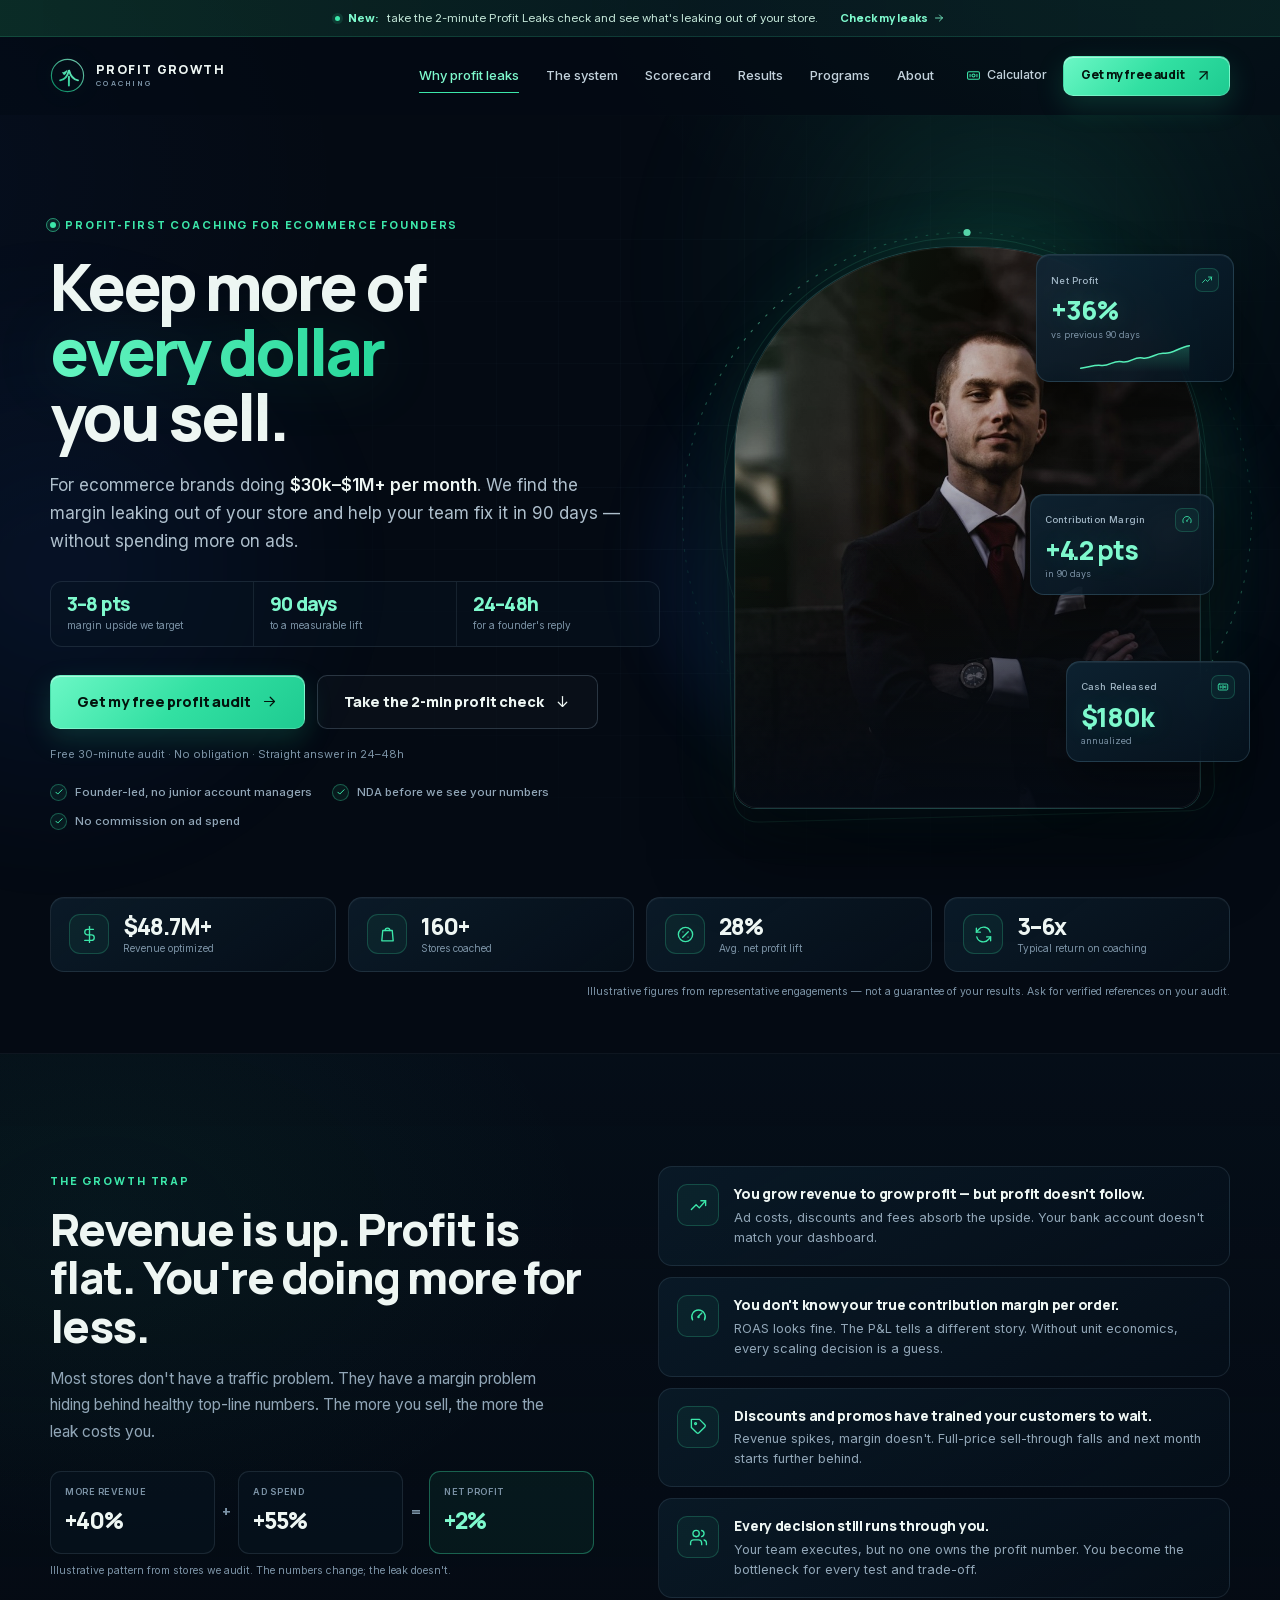
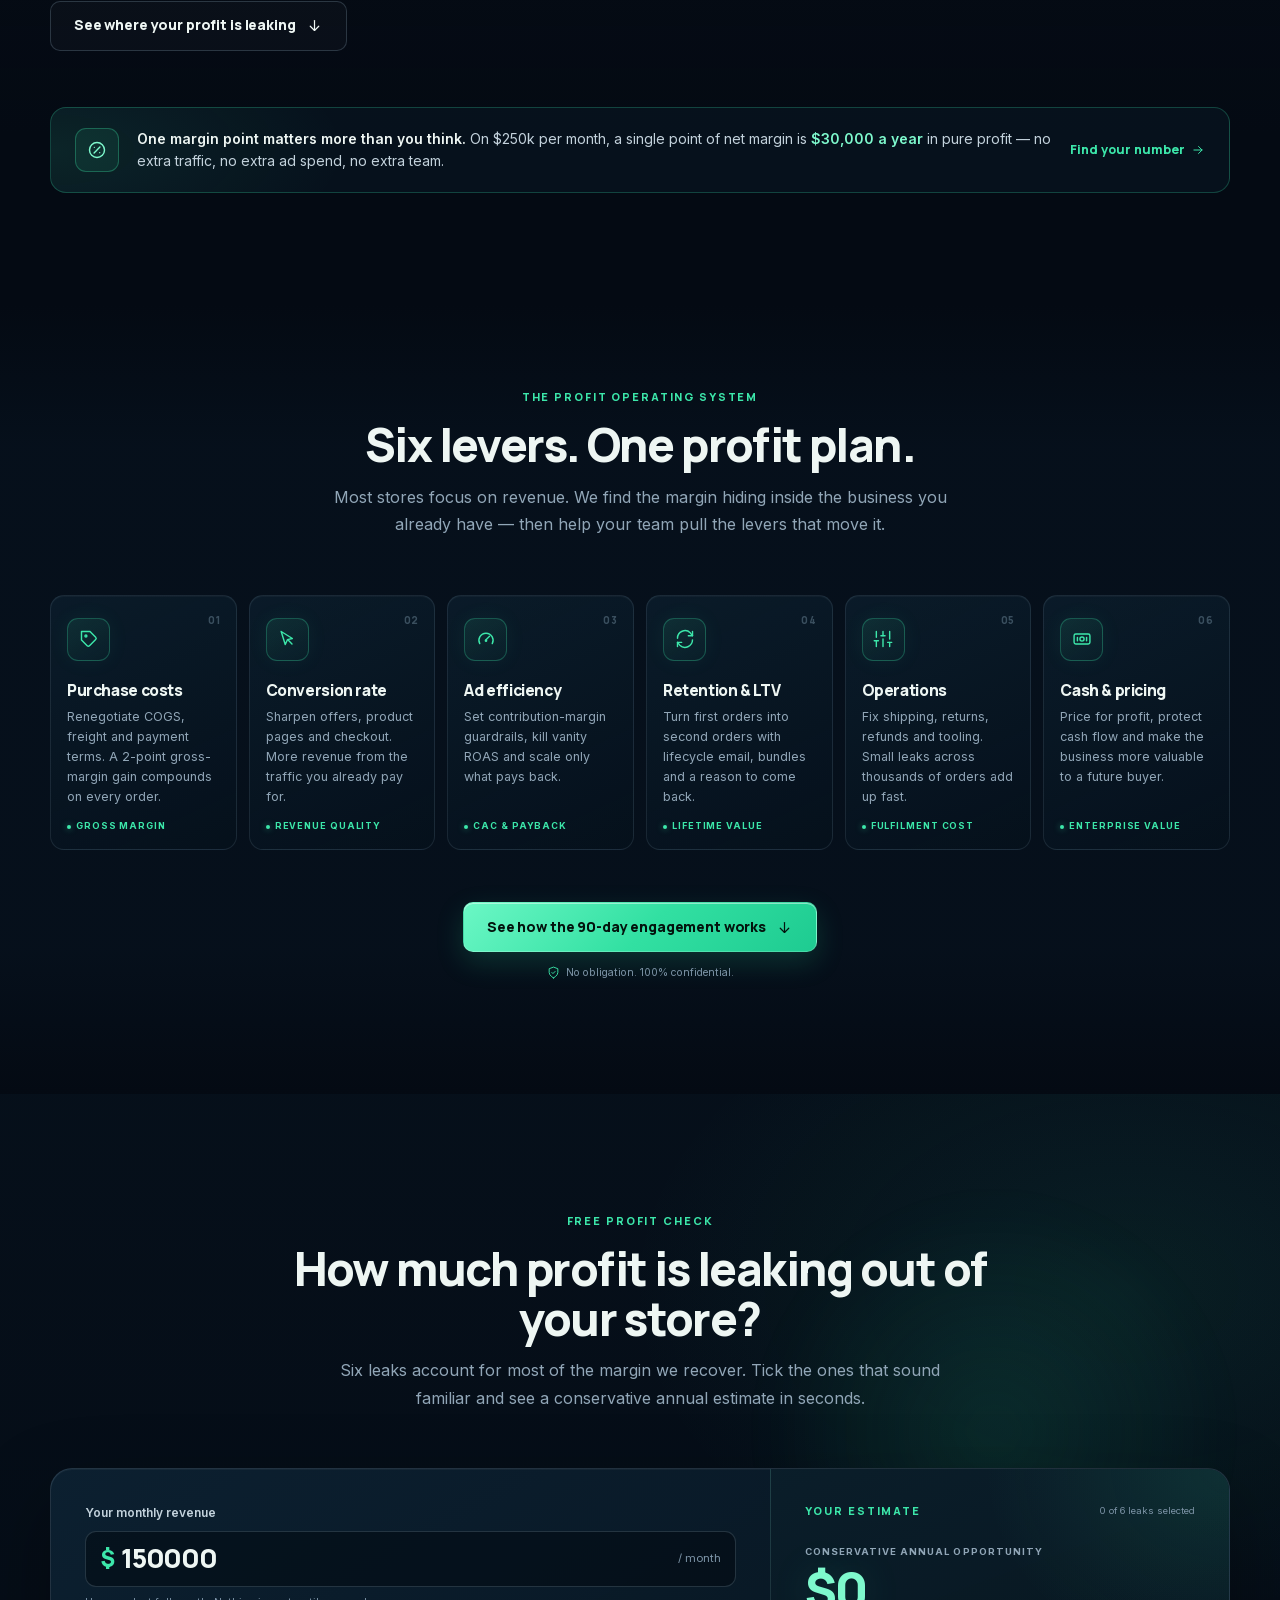
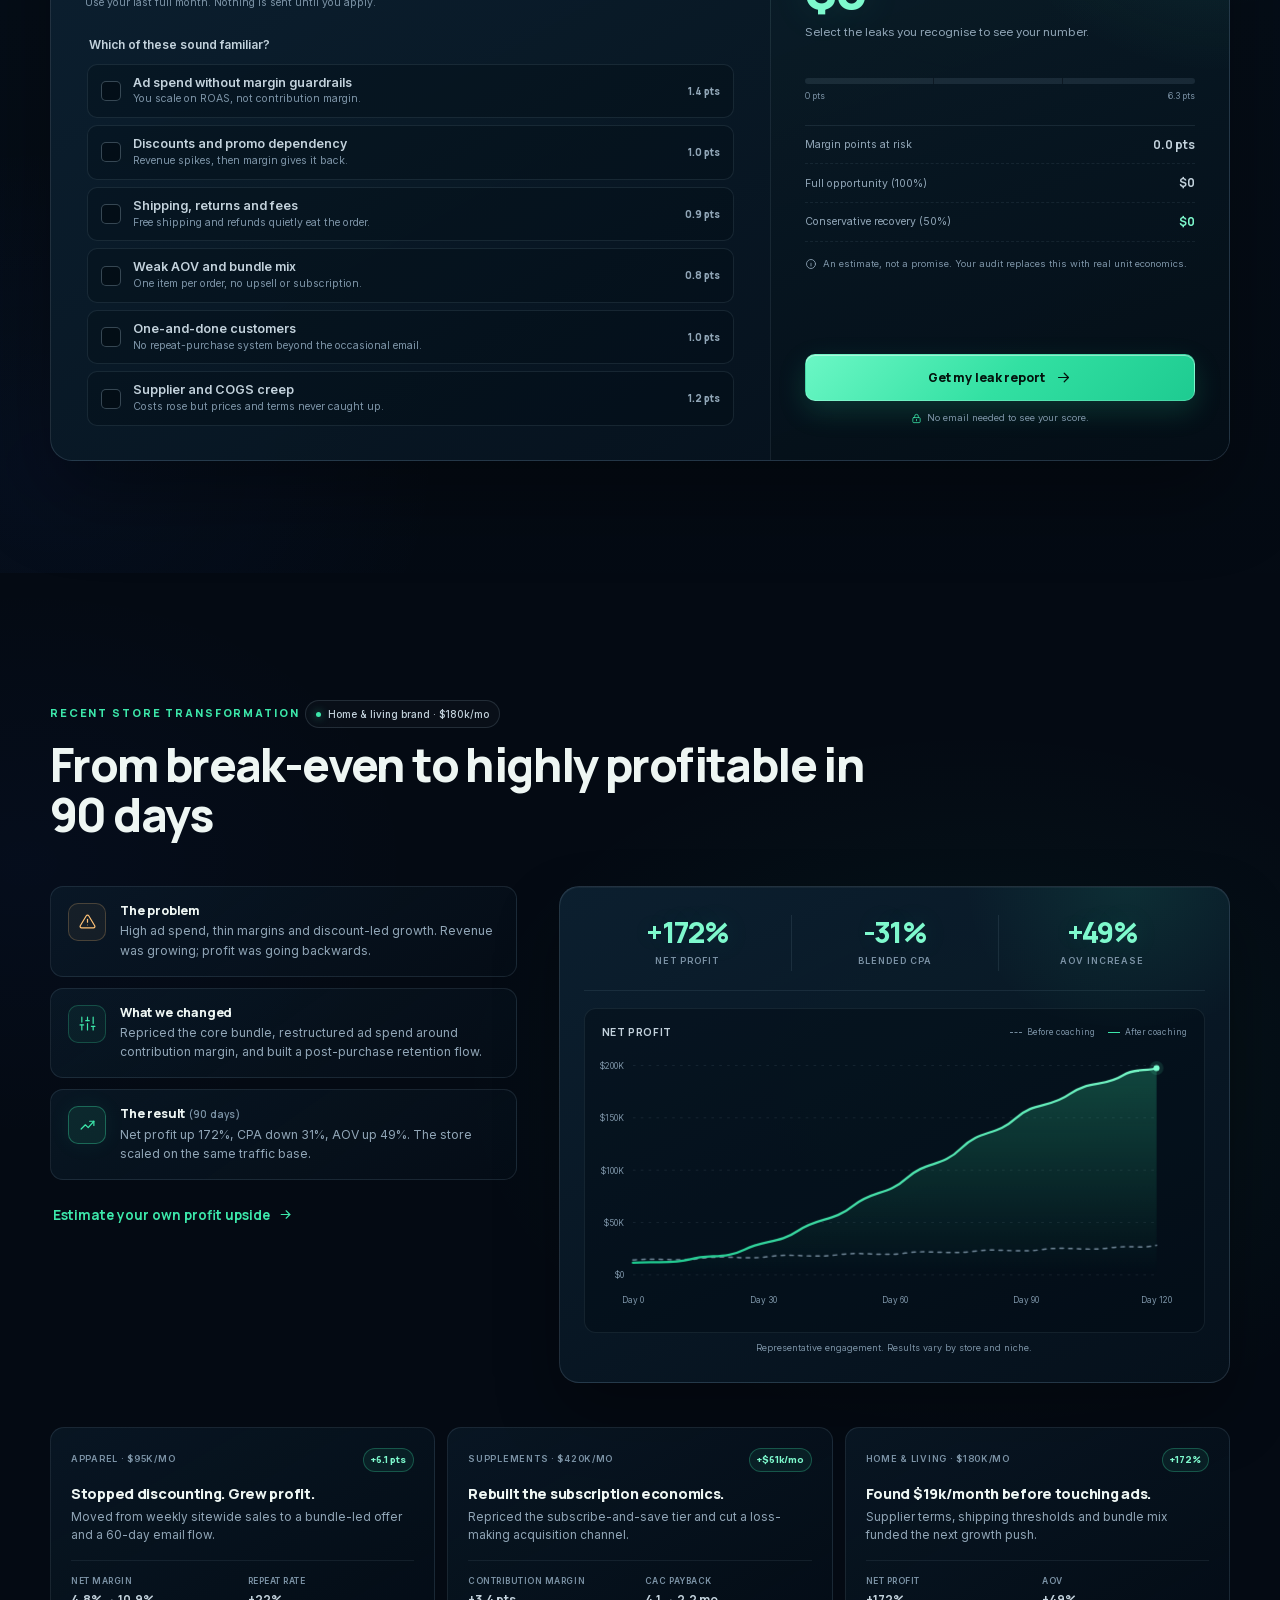
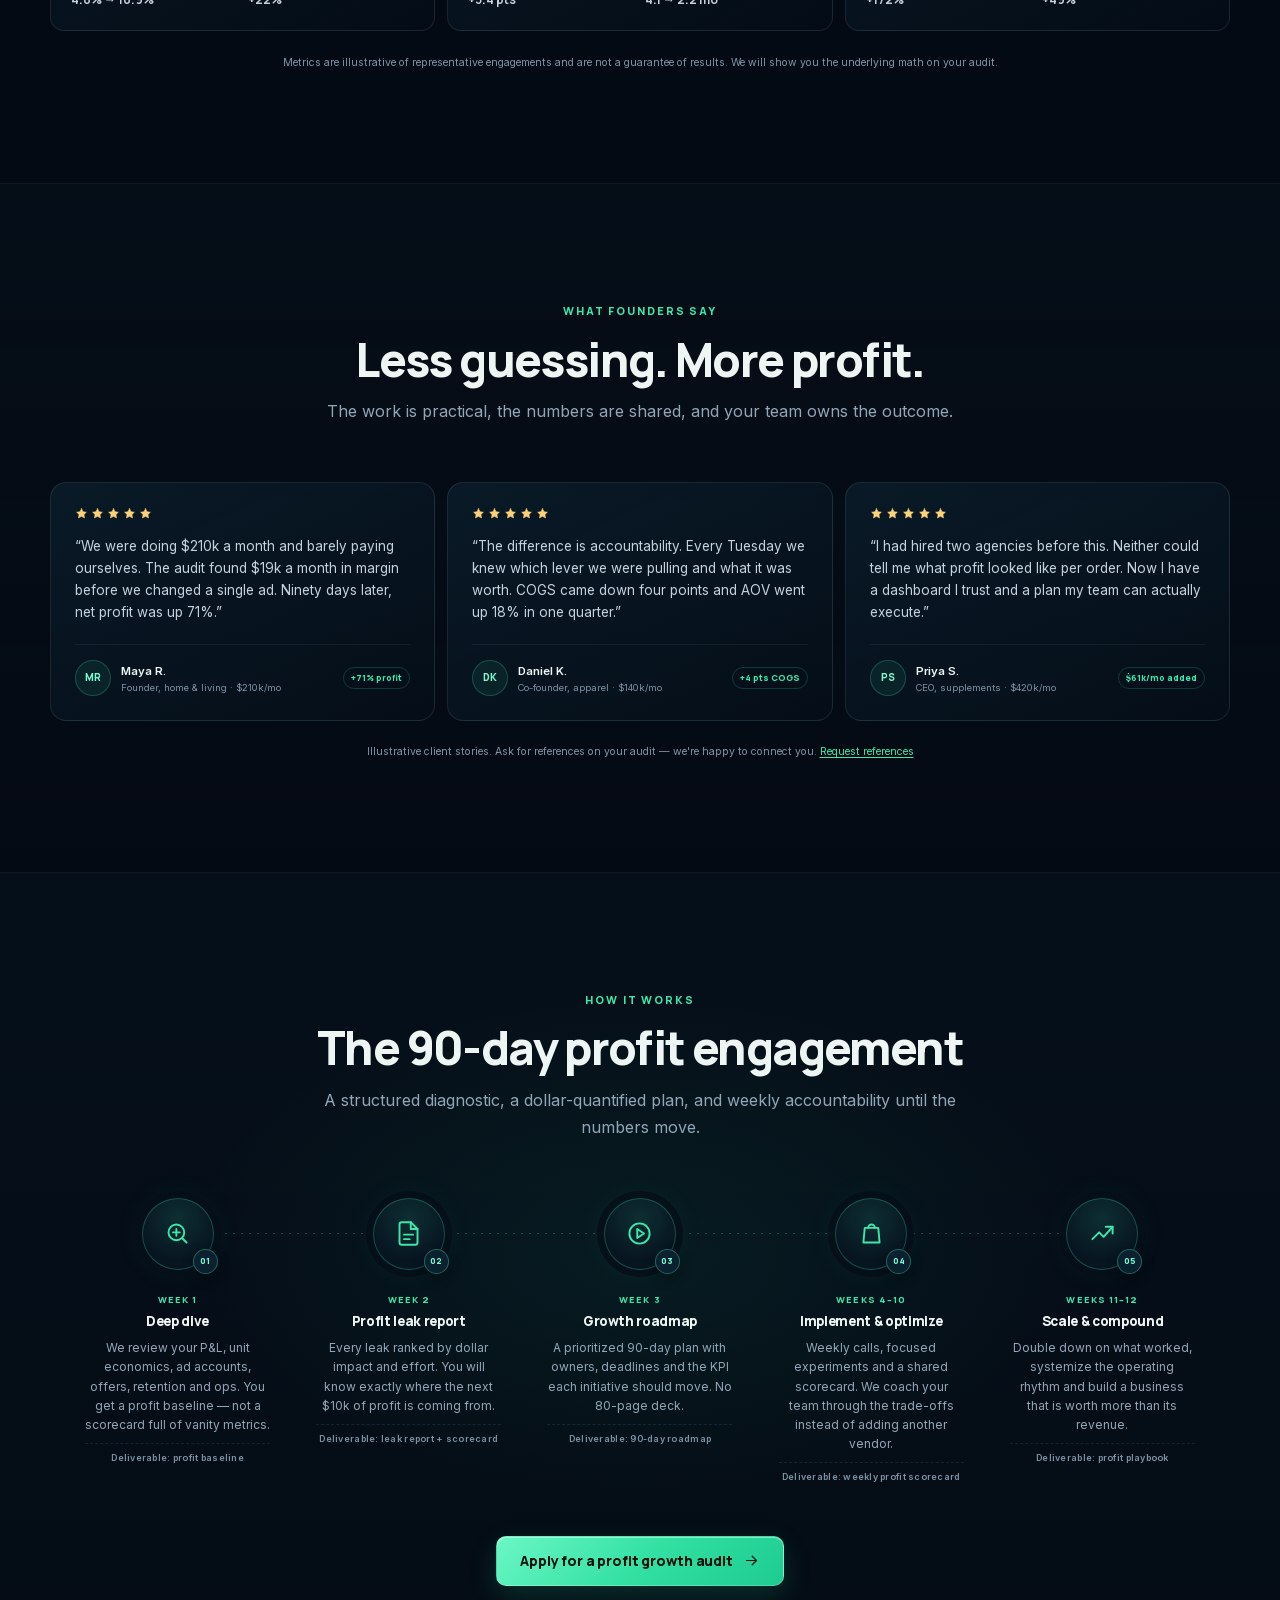
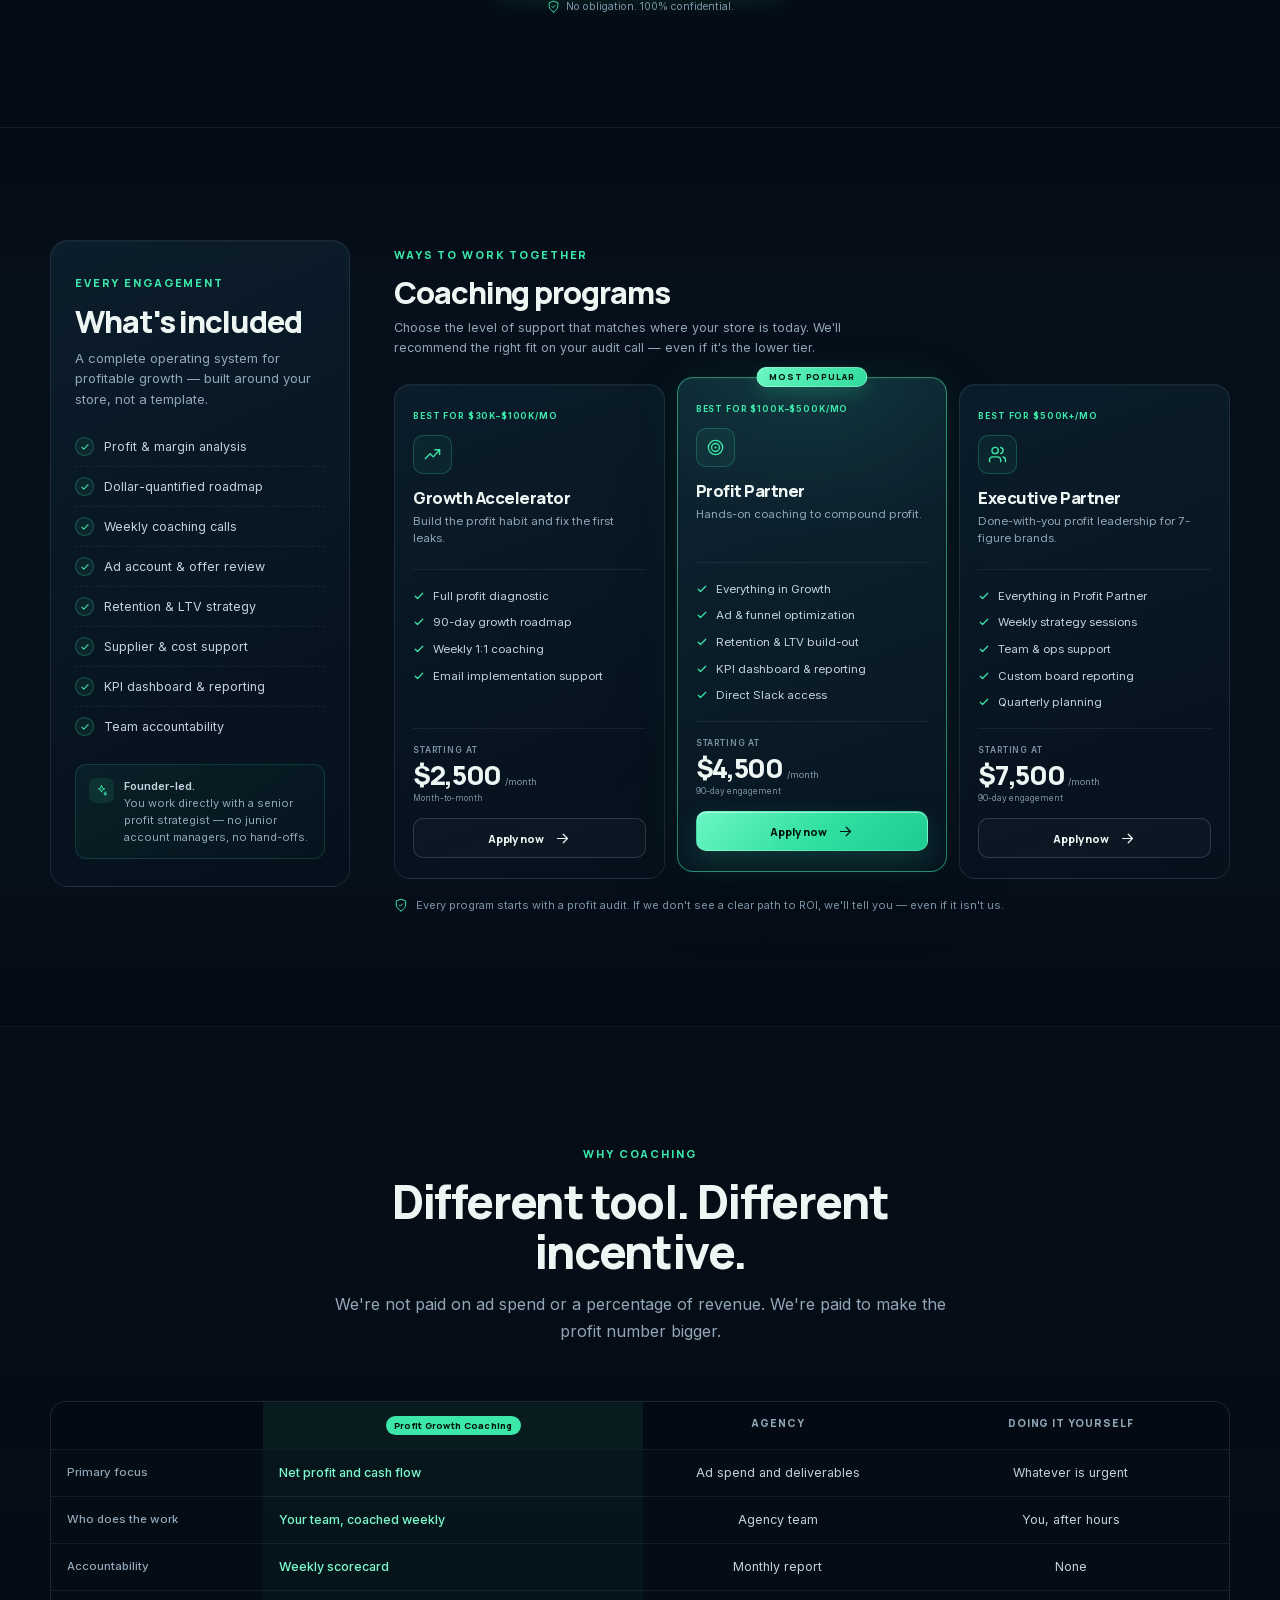
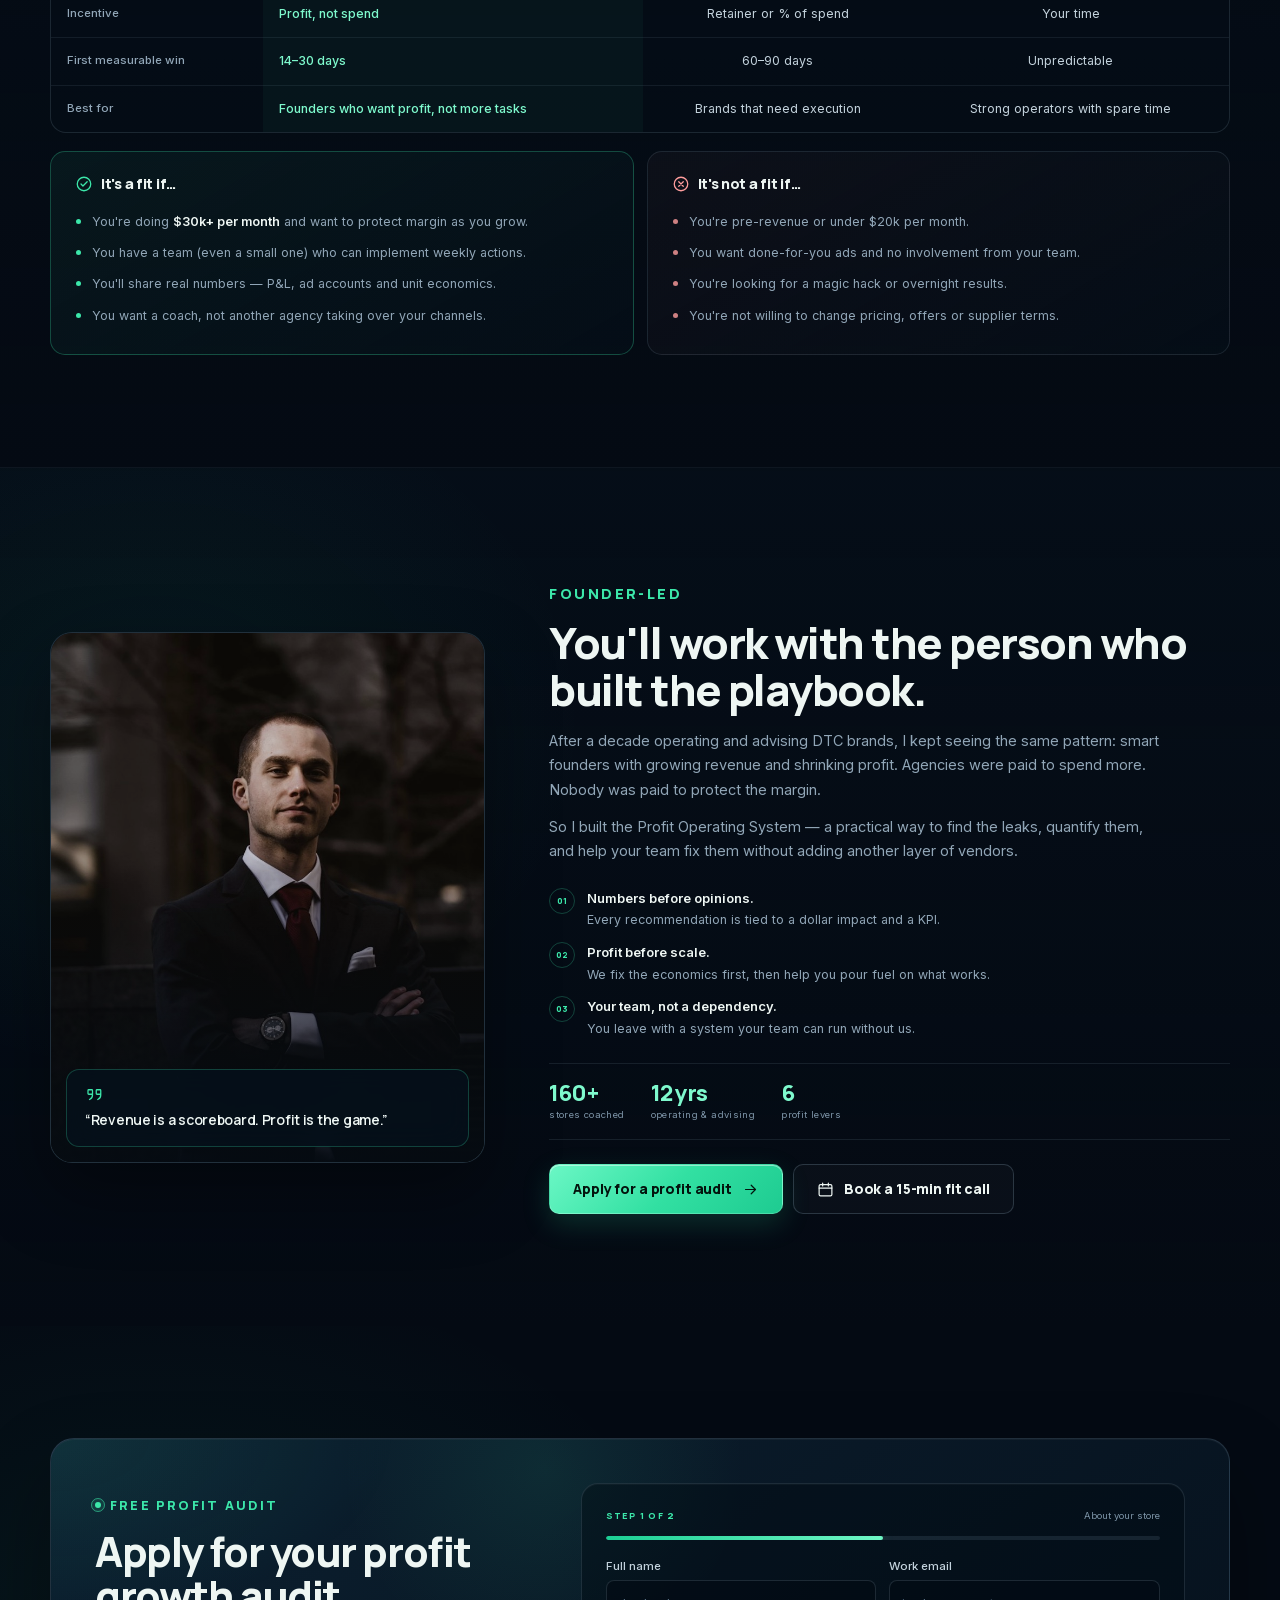
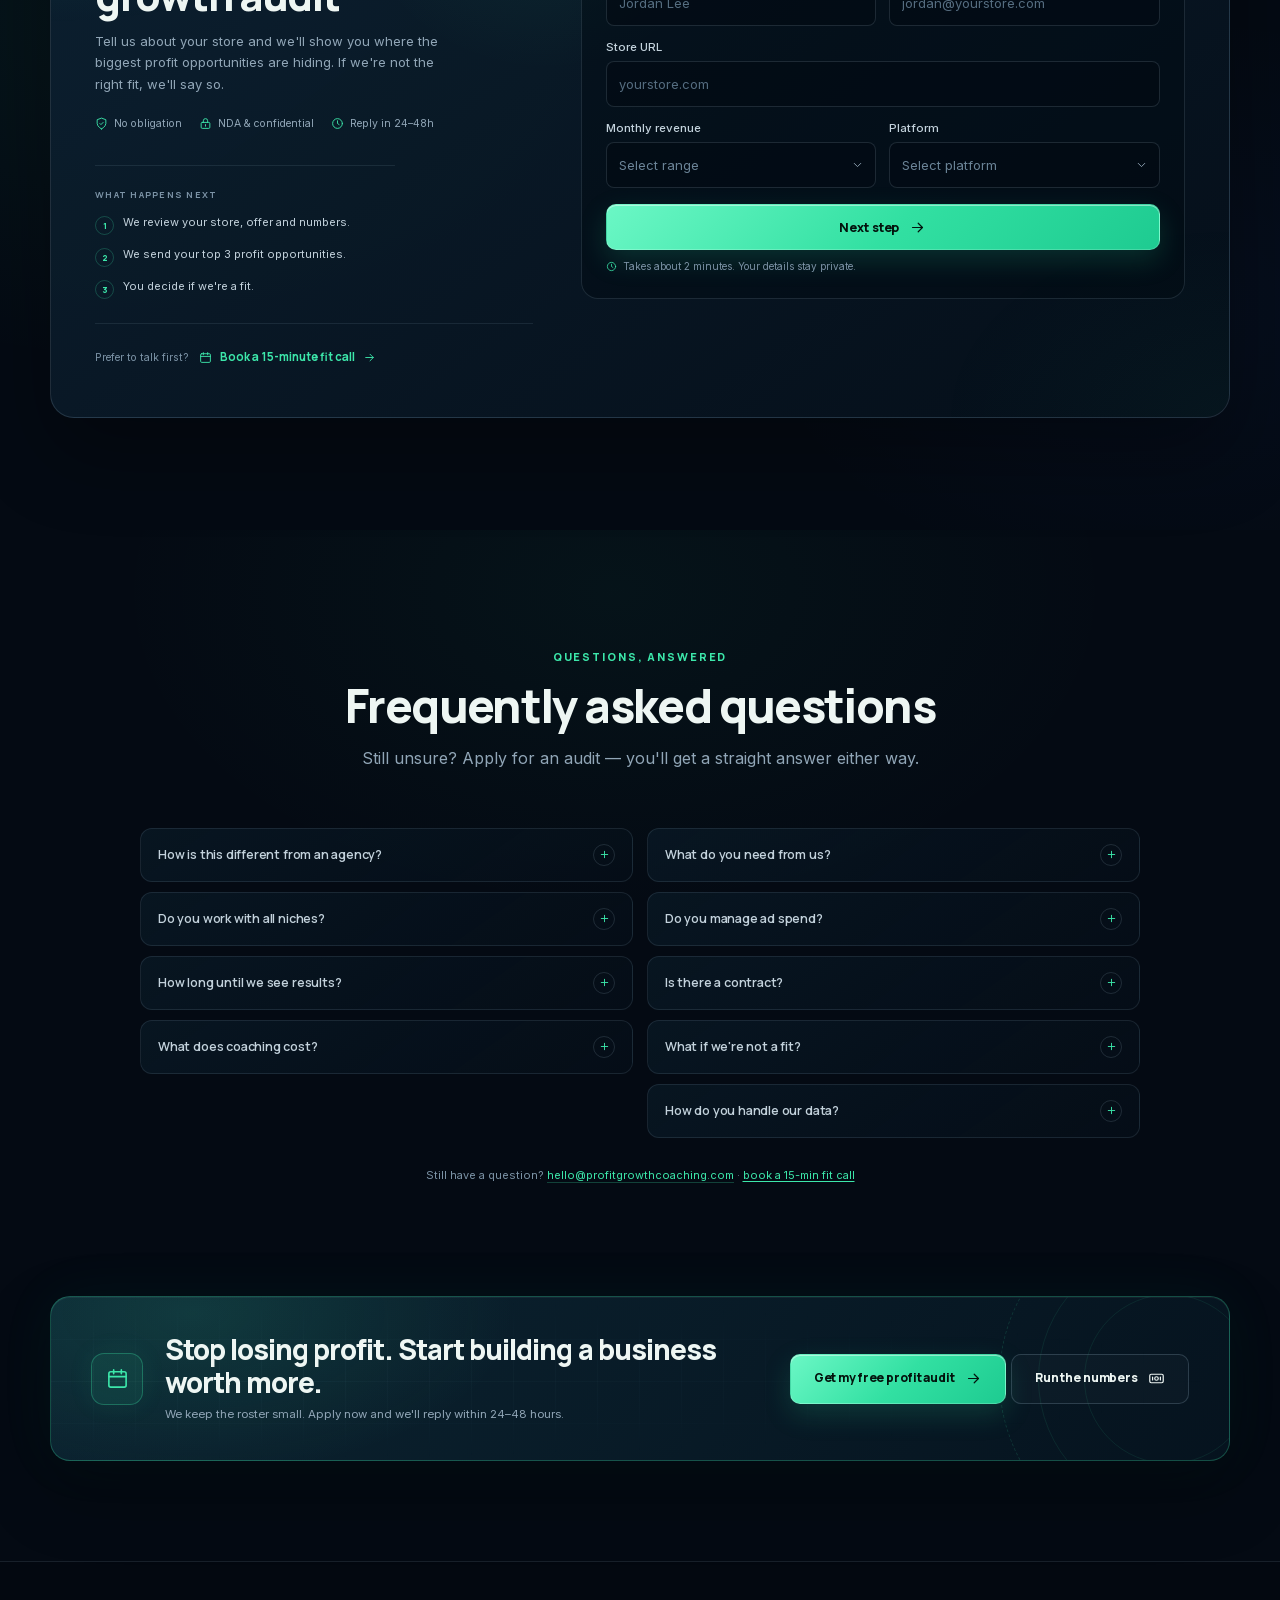
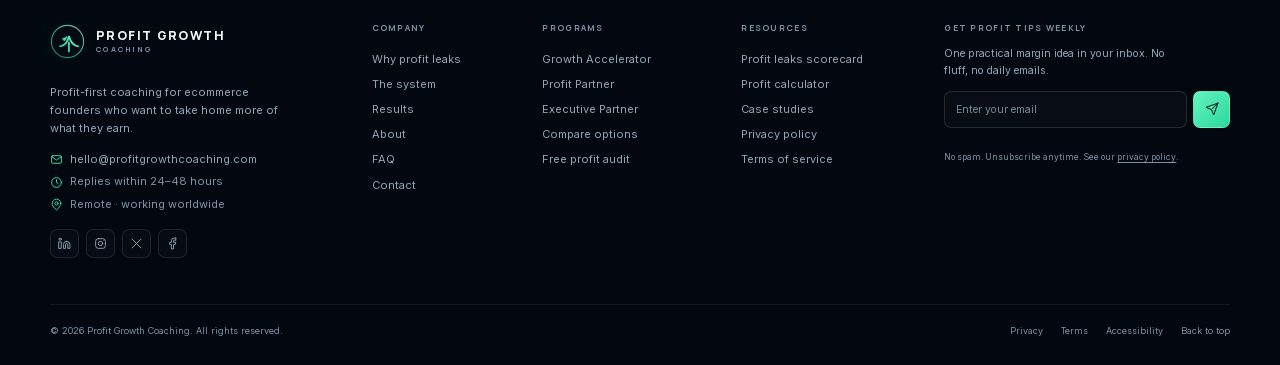
==== commit d8e6f4b5: "fix: label headline metrics as illustrative and drop a duplicate claim The proof bar makes strong ou" ====
--- a/index.html
+++ b/index.html
@@ -288,7 +288,7 @@
           <ul class="hero-proof-inline" aria-label="At a glance">
             <li><strong>3–8 pts</strong><span>margin upside we target</span></li>
             <li><strong>90 days</strong><span>to a measurable lift</span></li>
-            <li><strong>160+</strong><span>stores coached</span></li>
+            <li><strong>24–48h</strong><span>for a founder's reply</span></li>
           </ul>
 
           <div class="hero-actions">
@@ -405,6 +405,7 @@
             </div>
           </div>
         </div>
+        <p class="proof-note" data-reveal>Illustrative figures from representative engagements — not a guarantee of your results. Ask for verified references on your audit.</p>
       </div>
     </section>
 
--- a/styles.css
+++ b/styles.css
@@ -848,6 +848,14 @@
 .proof-card:hover {
   transform: translateY(-3px);
   border-color: rgba(60, 231, 170, 0.24);
+}
+
+.proof-note {
+  margin-top: 12px;
+  color: var(--muted-2);
+  font-size: 10.5px;
+  line-height: 1.5;
+  text-align: right;
 }
 
 .proof-icon {
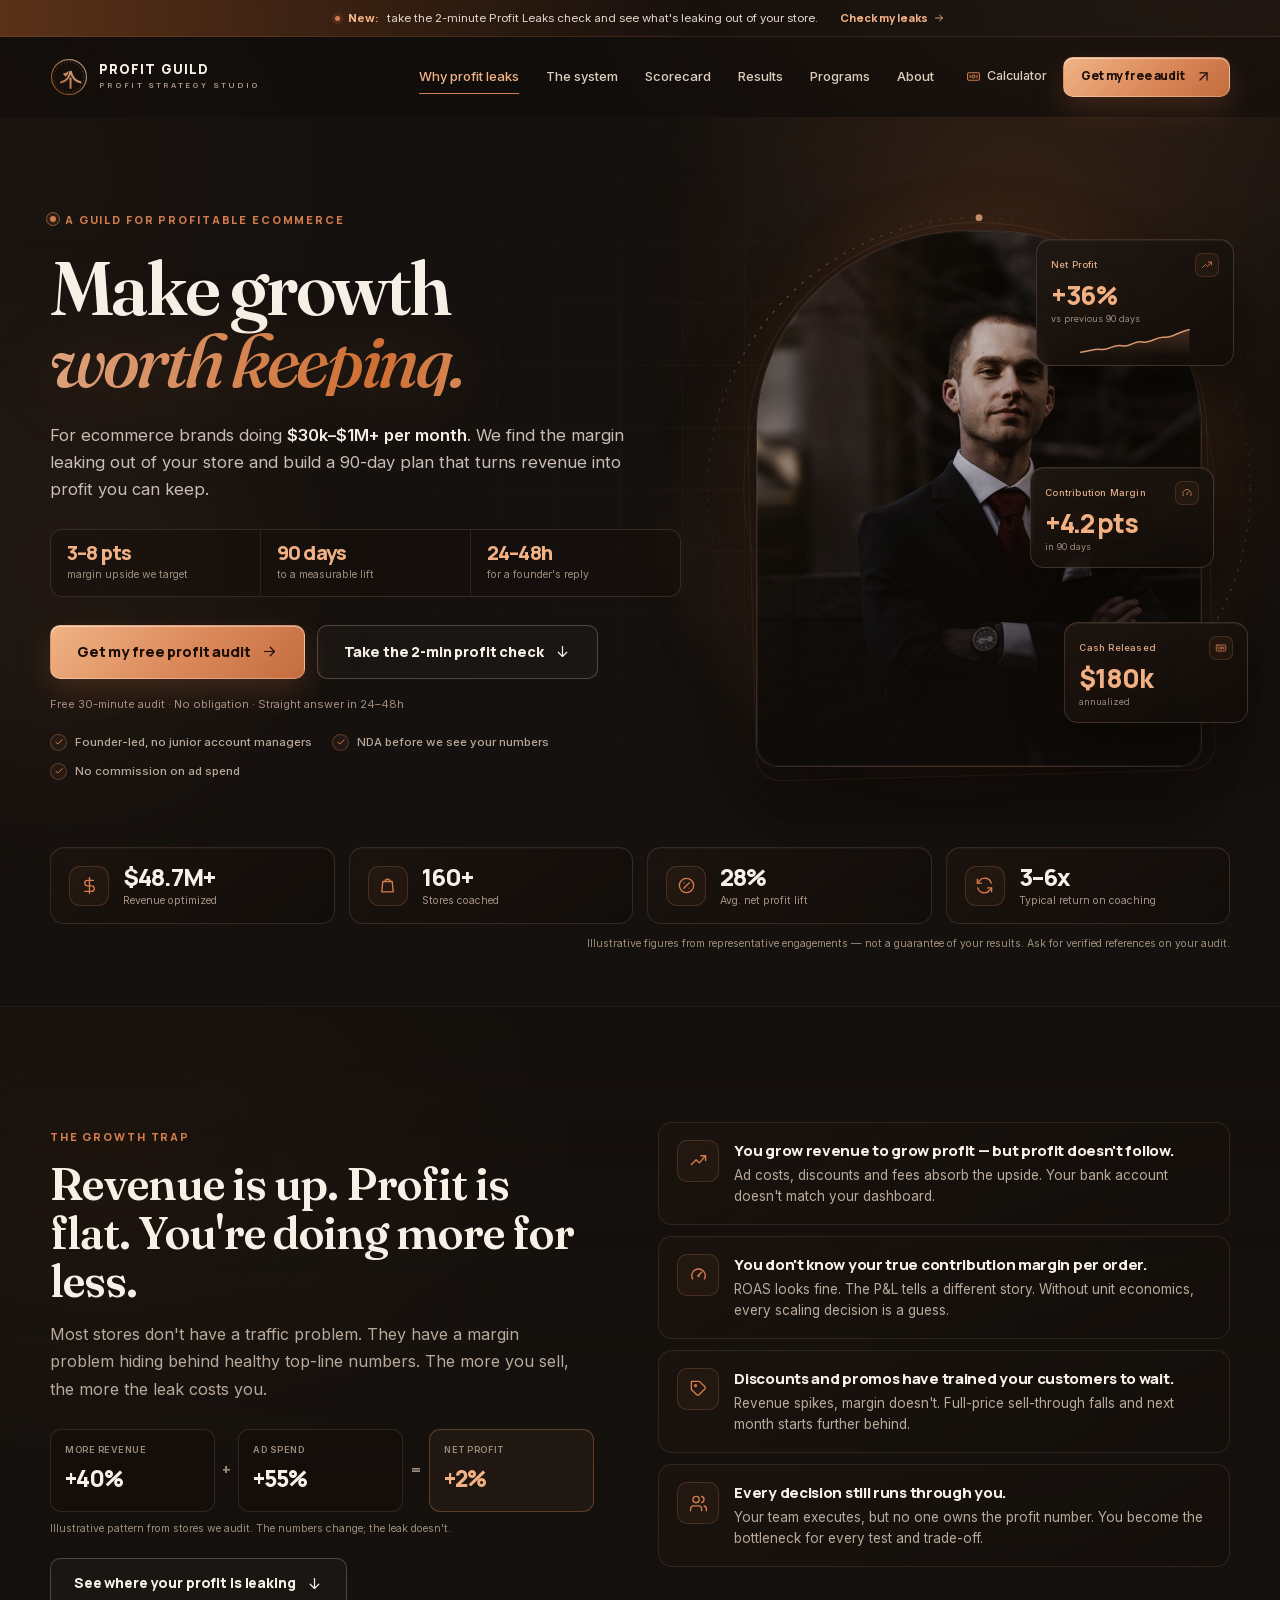
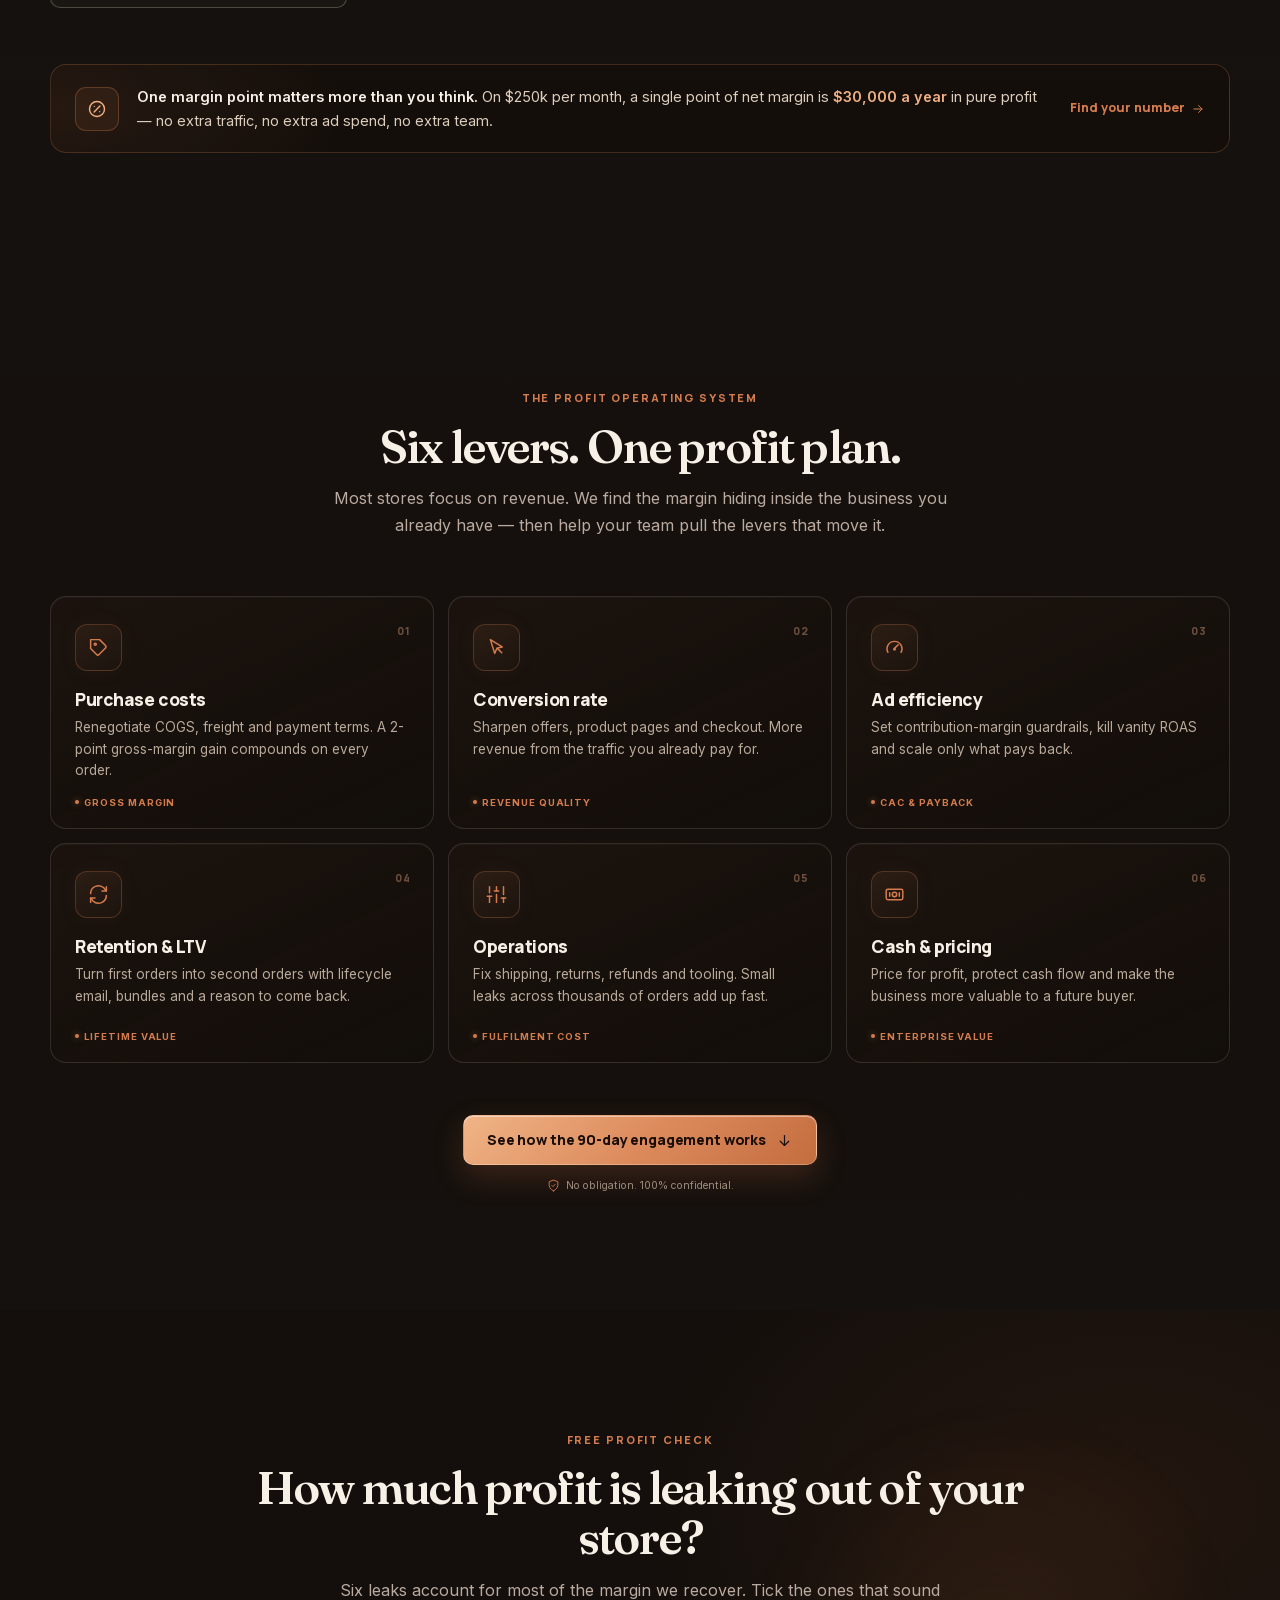
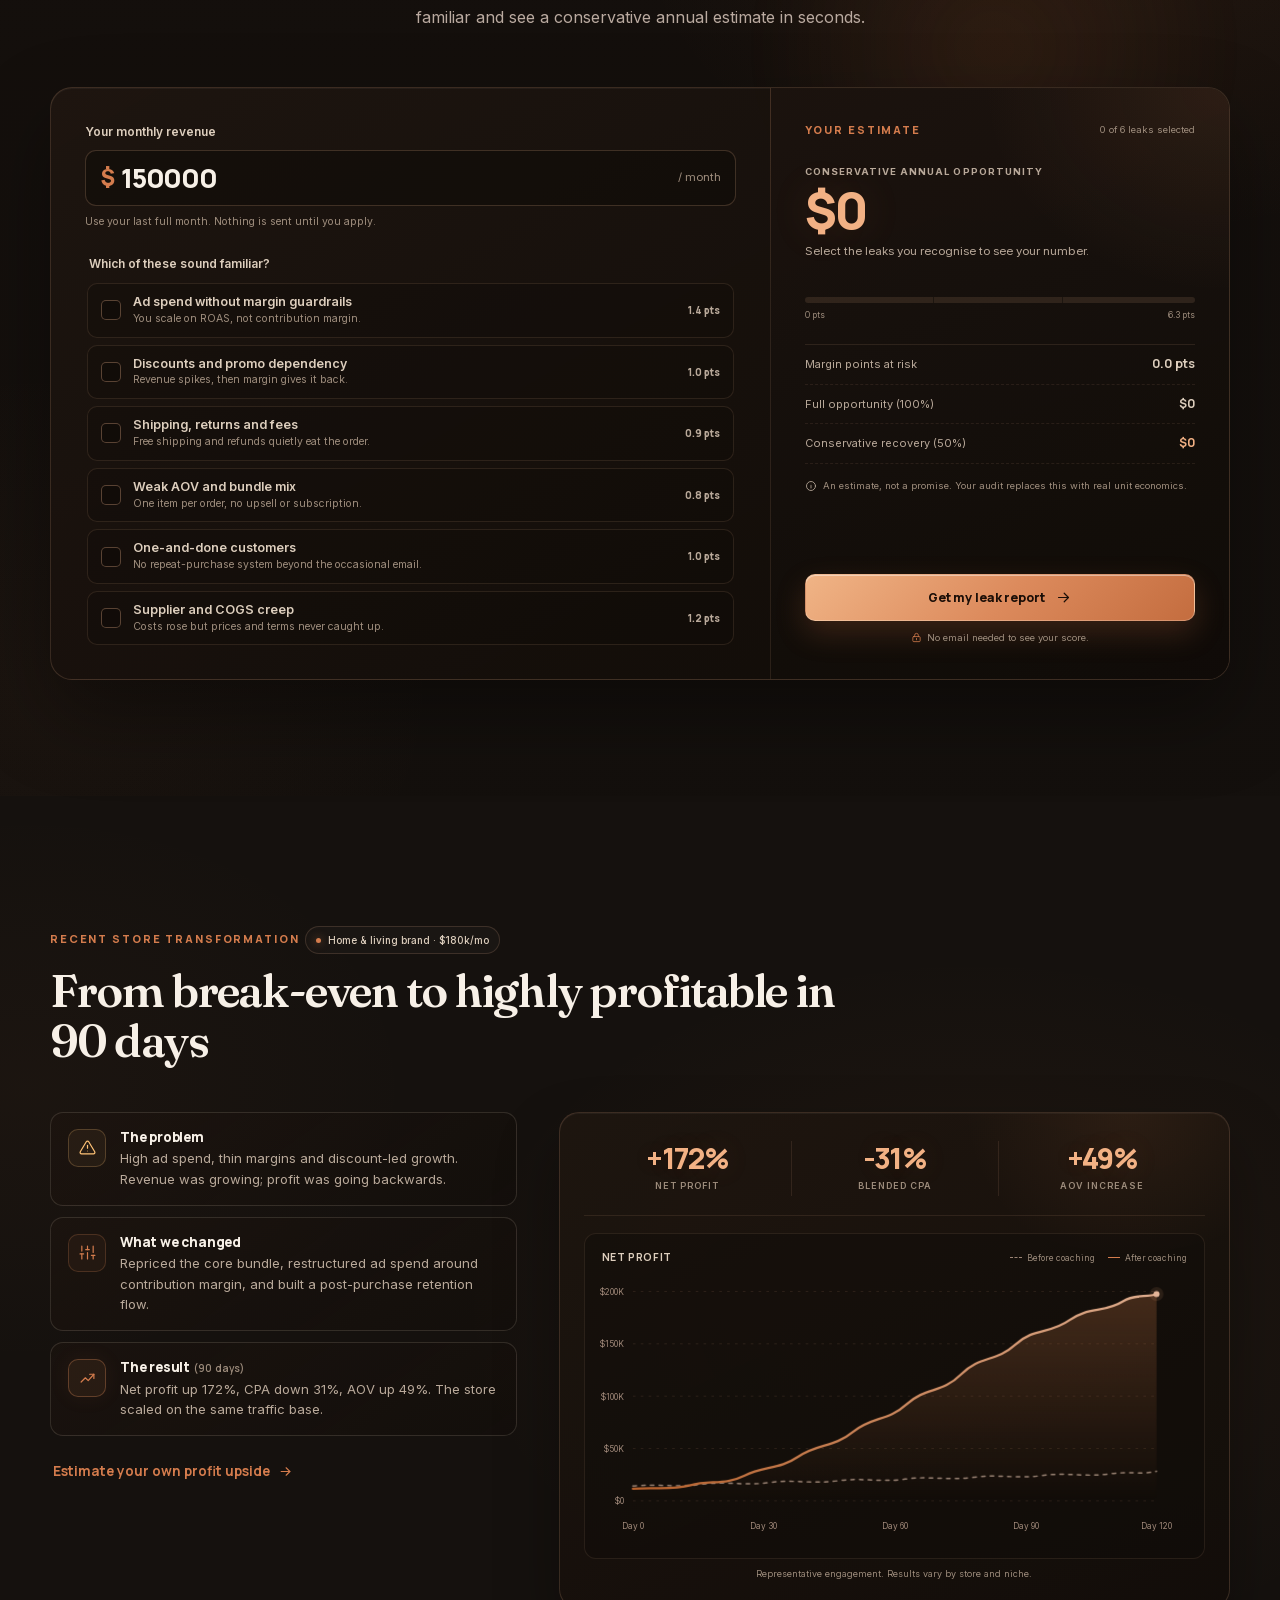
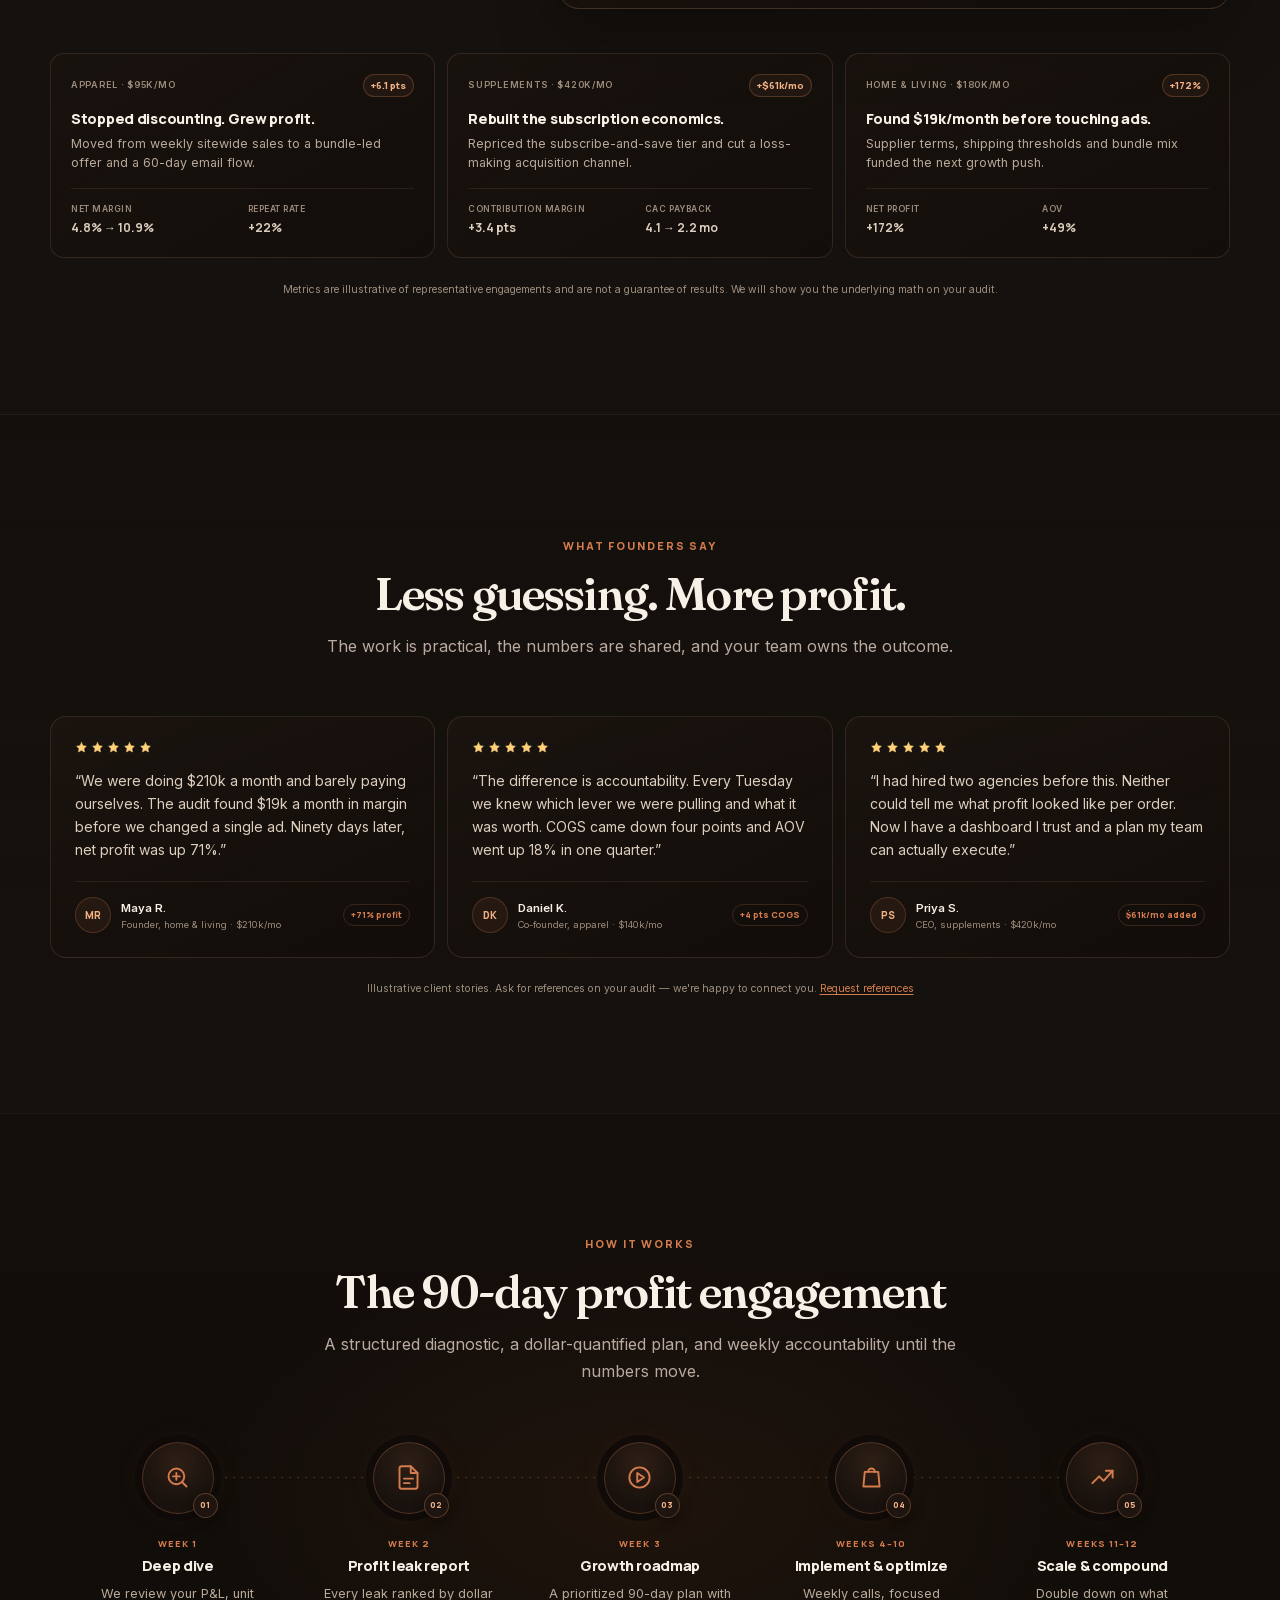
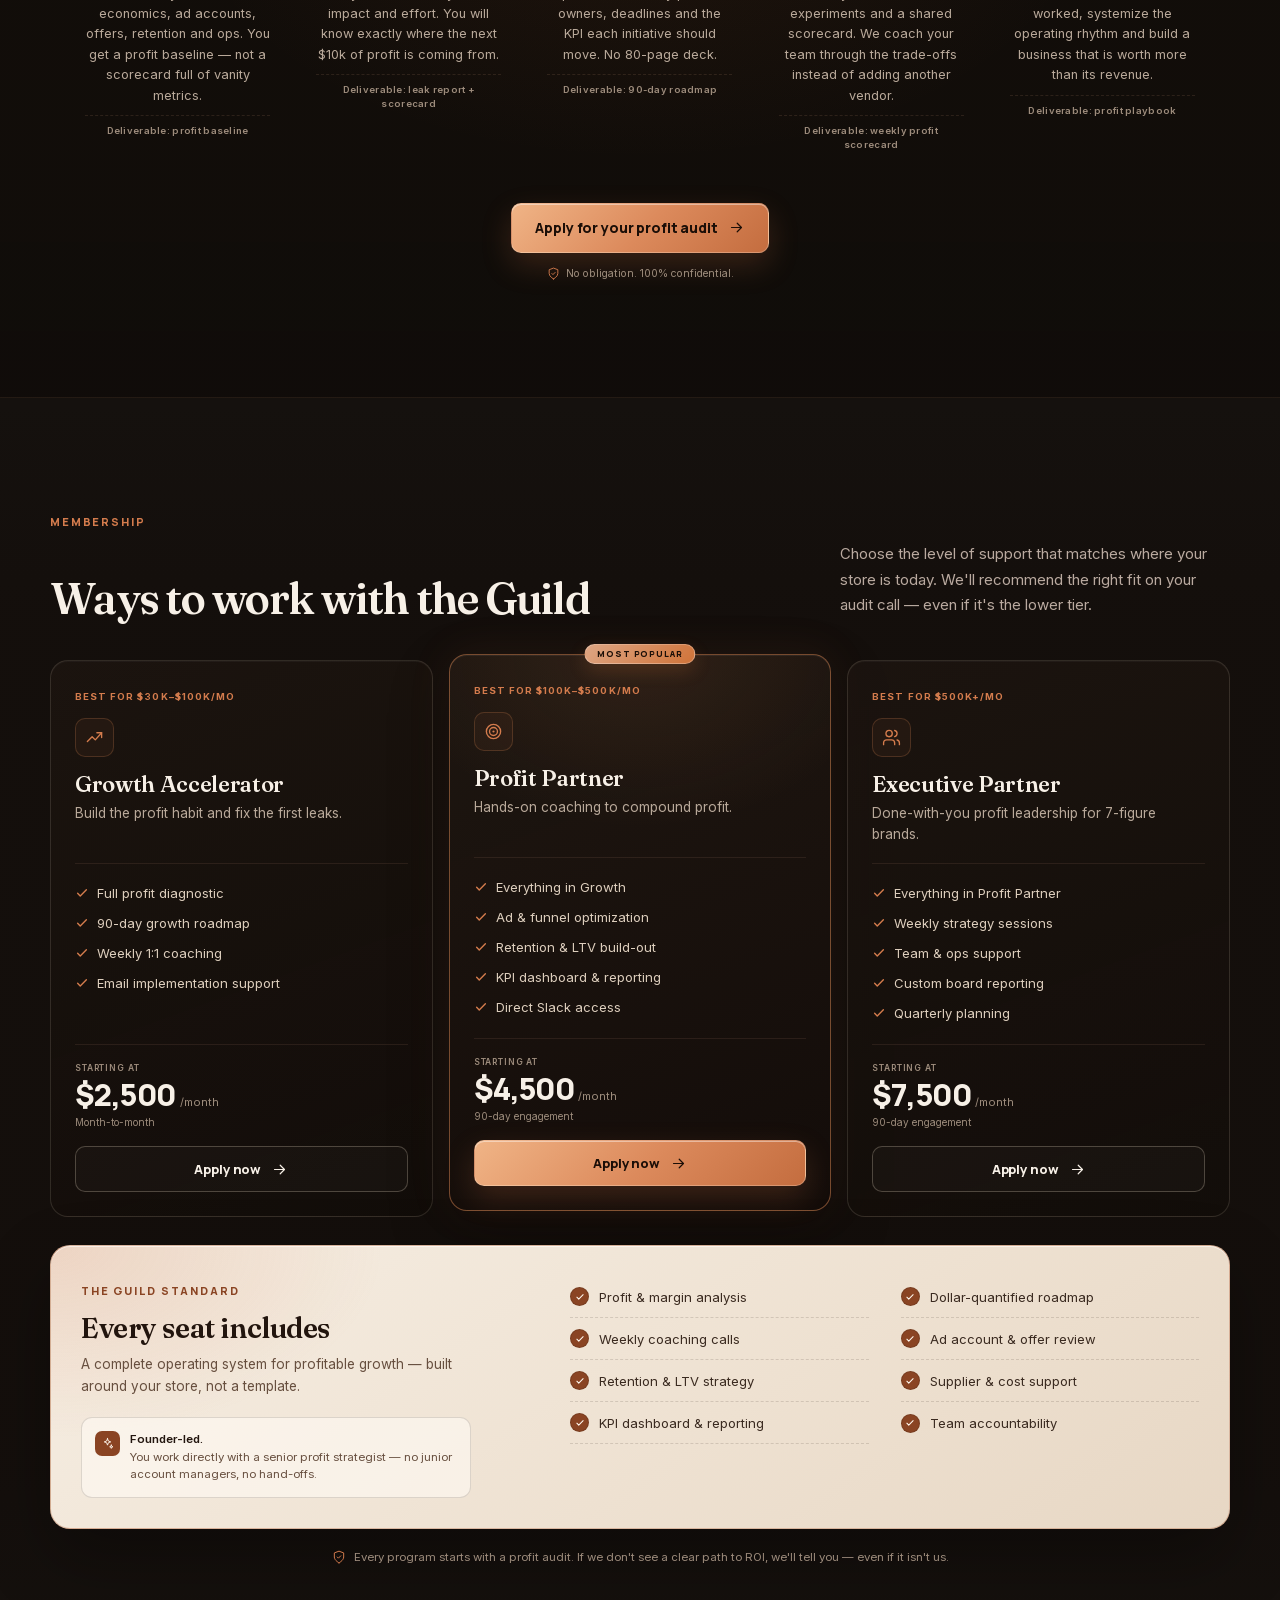
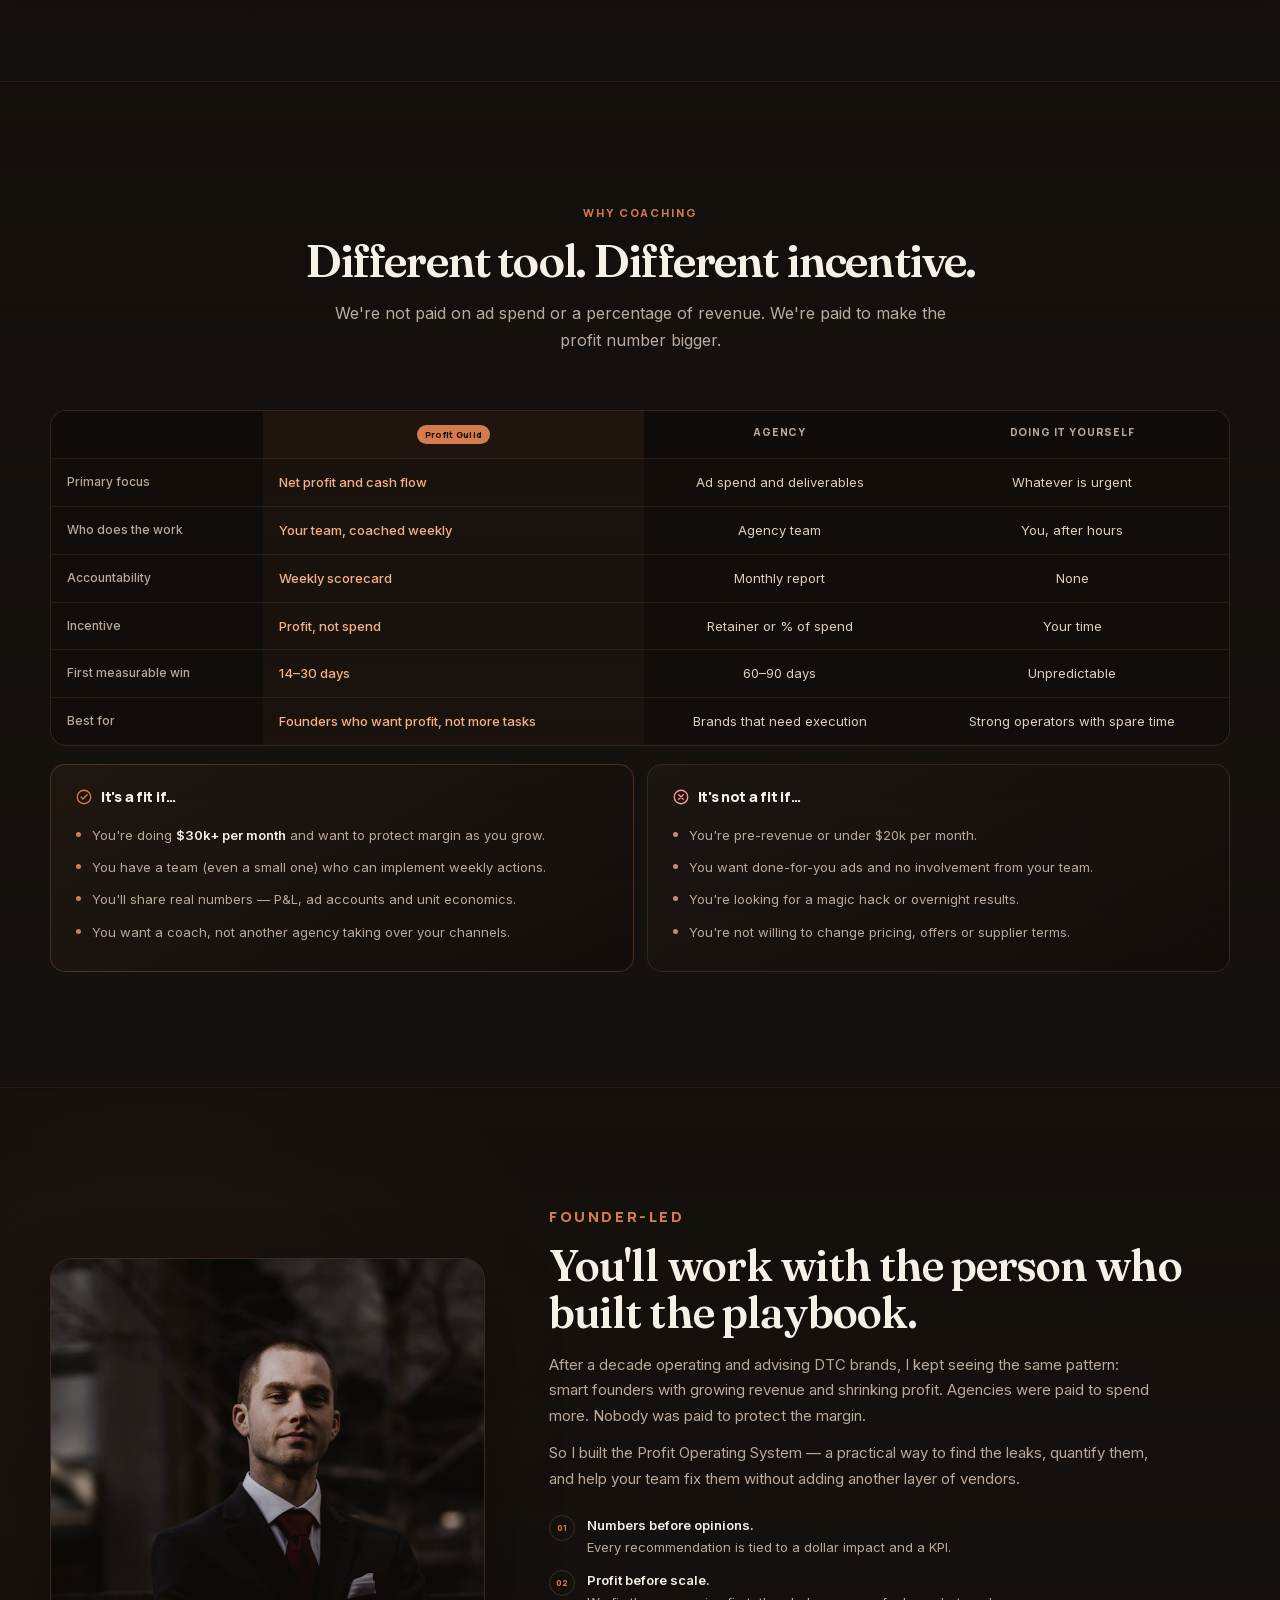
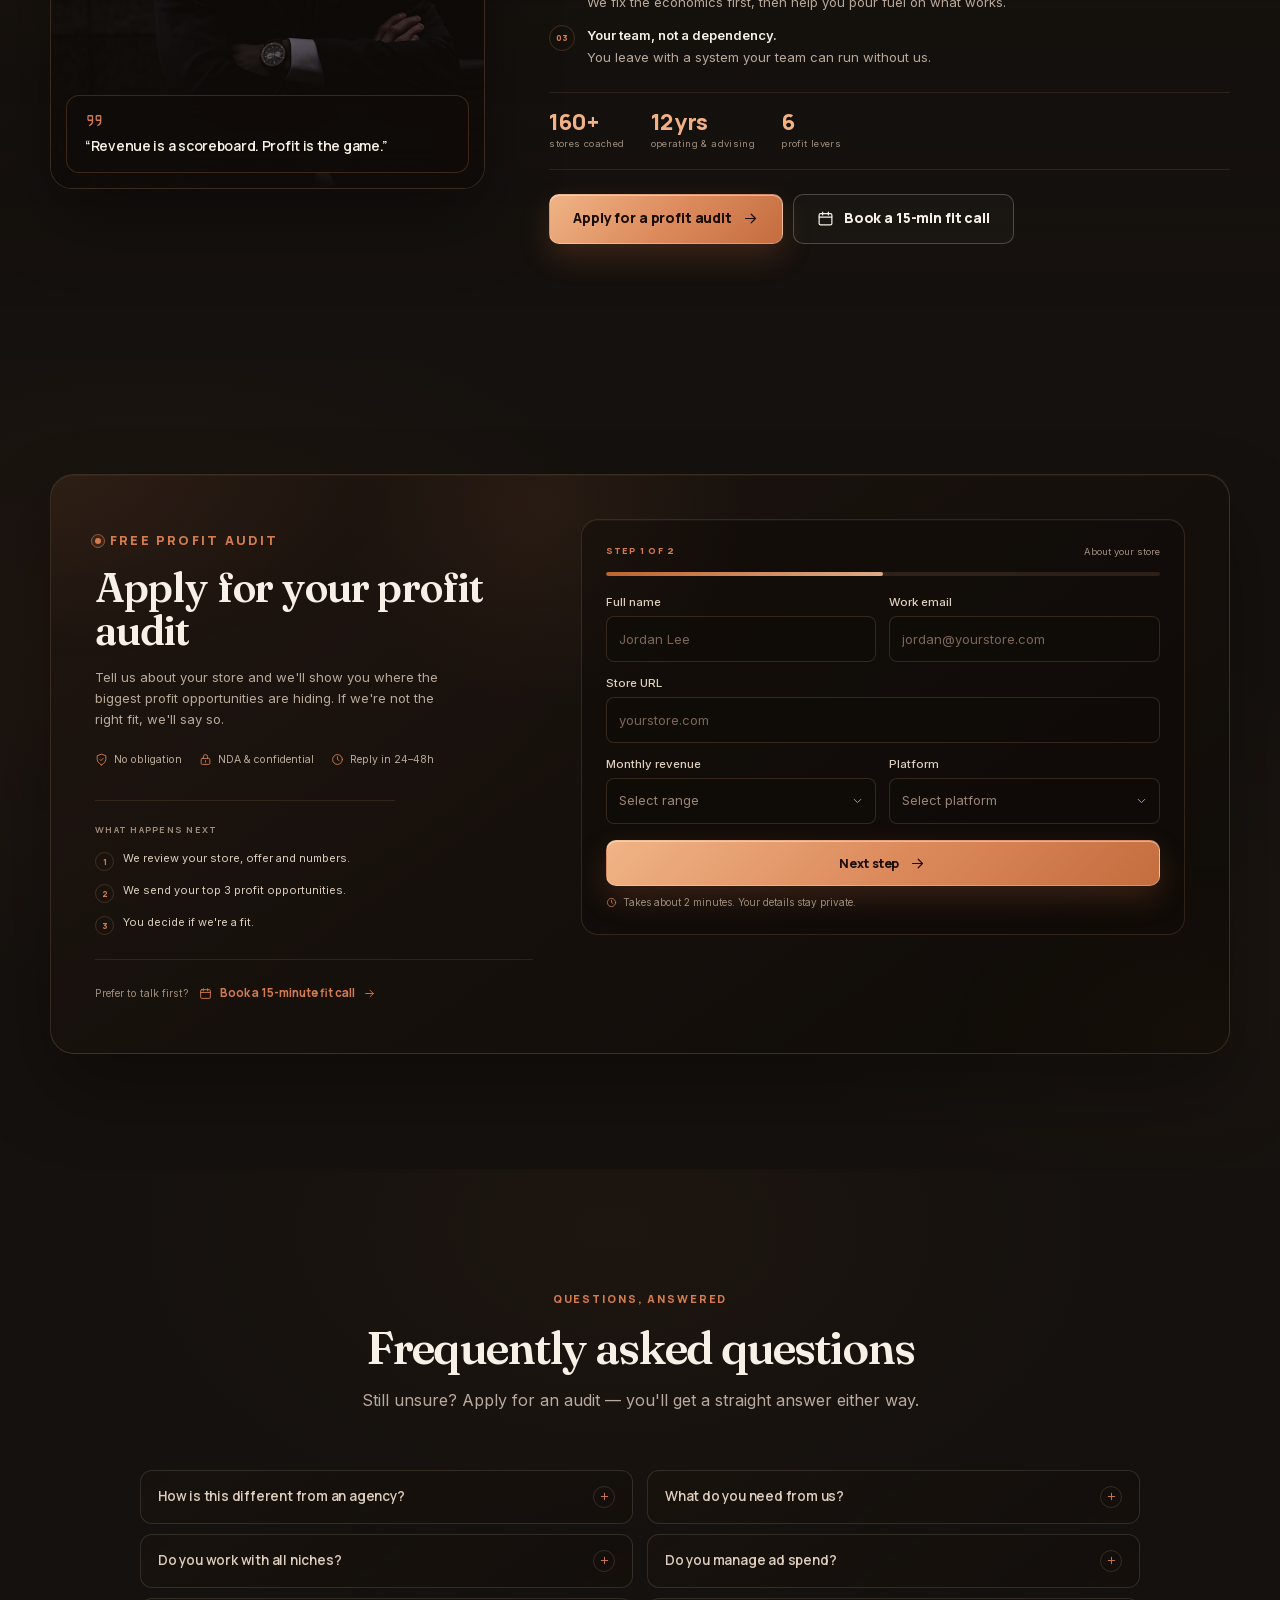
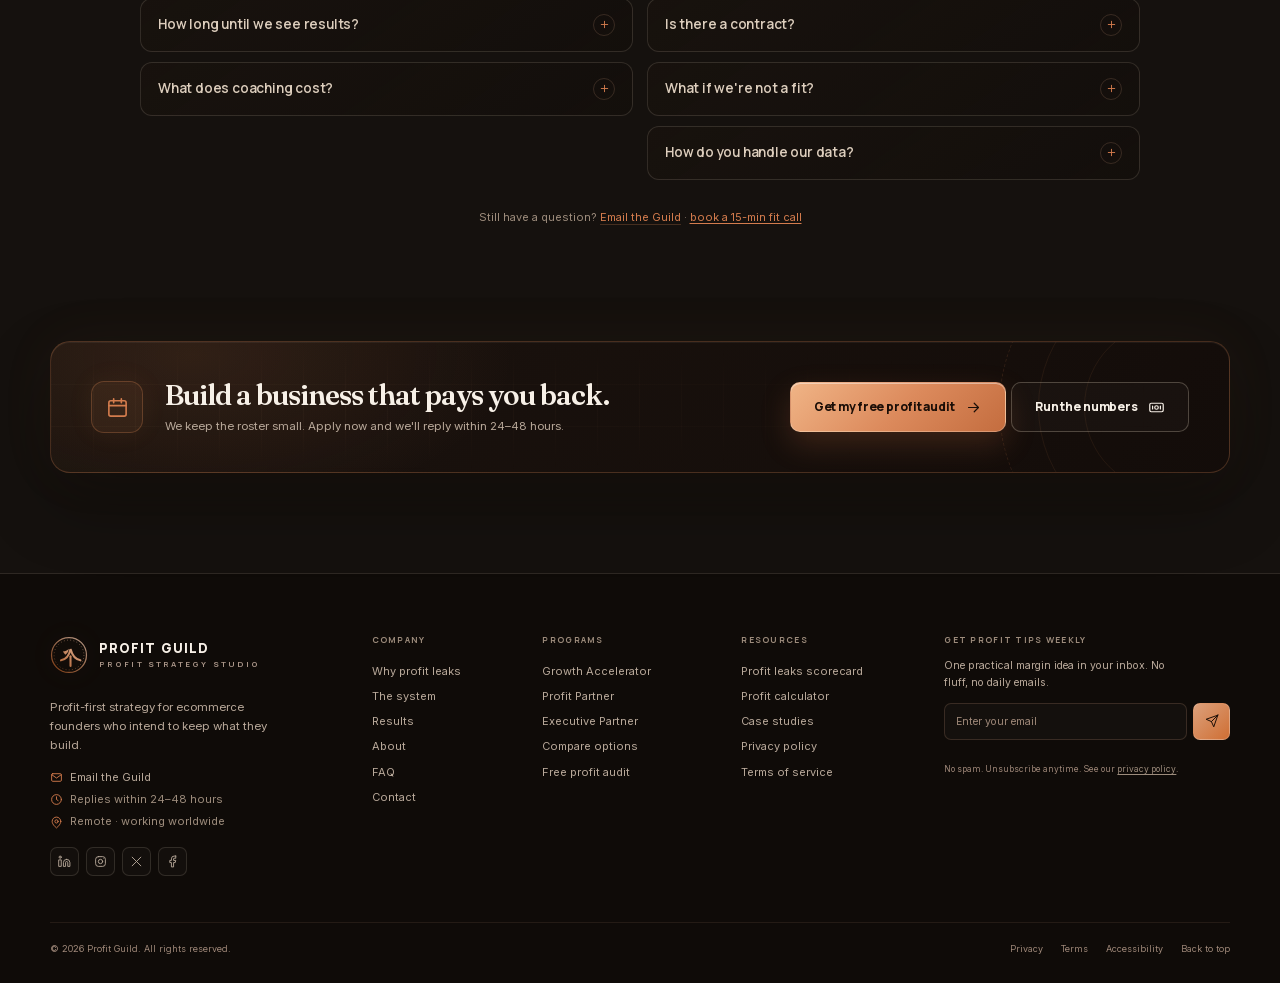
==== commit 6d24773f: "feat: rebrand the funnel as Profit Guild Replace the Profit Growth identity and green palette with P" ====
--- a/index.html
+++ b/index.html
@@ -3,36 +3,38 @@
 <head>
   <meta charset="UTF-8" />
   <meta name="viewport" content="width=device-width, initial-scale=1.0" />
-  <title>Profit Growth Coaching — Add 3–8 Margin Points in 90 Days</title>
-  <meta name="description" content="Profit-first coaching for ecommerce founders doing $30k–$1M+/month. We find the margin leaking out of your store and help your team fix it in 90 days — without spending more on ads." />
+  <title>Profit Guild — Make Growth Worth Keeping</title>
+  <meta name="description" content="Profit-first strategy for ecommerce founders doing $30k–$1M+/month. We find the margin leaking out of your store and turn growth into profit you can keep — without spending more on ads." />
   <meta name="robots" content="index, follow, max-image-preview:large" />
   <link rel="canonical" href="https://profitgrowthcoaching.com/" />
-  <meta name="theme-color" content="#040a13" media="(prefers-color-scheme: dark)" />
-  <meta name="theme-color" content="#f4faf7" media="(prefers-color-scheme: light)" />
+  <meta name="theme-color" content="#15110e" media="(prefers-color-scheme: dark)" />
+  <meta name="theme-color" content="#f3eee7" media="(prefers-color-scheme: light)" />
   <meta name="color-scheme" content="dark" />
 
   <meta property="og:type" content="website" />
   <meta property="og:locale" content="en_US" />
-  <meta property="og:site_name" content="Profit Growth Coaching" />
+  <meta property="og:site_name" content="Profit Guild" />
   <meta property="og:url" content="https://profitgrowthcoaching.com/" />
-  <meta property="og:title" content="Profit Growth Coaching — Add 3–8 Margin Points in 90 Days" />
-  <meta property="og:description" content="Profit-first coaching for ecommerce founders. Find the margin leaking out of your store and fix it in 90 days — without spending more on ads." />
+  <meta property="og:title" content="Profit Guild — Make Growth Worth Keeping" />
+  <meta property="og:description" content="Profit-first strategy for ecommerce founders. Find the margin leaking out of your store and turn growth into profit you can keep." />
   <meta property="og:image" content="https://profitgrowthcoaching.com/assets/og-image.png" />
   <meta property="og:image:width" content="1200" />
   <meta property="og:image:height" content="630" />
-  <meta property="og:image:alt" content="Profit Growth Coaching — keep more of every dollar you sell." />
+  <meta property="og:image:alt" content="Profit Guild — make growth worth keeping." />
   <meta name="twitter:card" content="summary_large_image" />
-  <meta name="twitter:title" content="Profit Growth Coaching — Add 3–8 Margin Points in 90 Days" />
-  <meta name="twitter:description" content="Profit-first coaching for ecommerce founders doing $30k–$1M+/month. Free profit audit." />
+  <meta name="twitter:title" content="Profit Guild — Make Growth Worth Keeping" />
+  <meta name="twitter:description" content="Profit-first strategy for ecommerce founders doing $30k–$1M+/month. Free profit audit." />
   <meta name="twitter:image" content="https://profitgrowthcoaching.com/assets/og-image.png" />
 
-  <link rel="icon" href="/assets/favicon.svg" type="image/svg+xml" />
-  <link rel="apple-touch-icon" href="/assets/apple-touch-icon.png" />
-  <link rel="manifest" href="/site.webmanifest" />
-  <link rel="preload" href="/assets/fonts/manrope-latin.woff2" as="font" type="font/woff2" crossorigin />
-  <link rel="preload" href="/assets/fonts/inter-latin.woff2" as="font" type="font/woff2" crossorigin />
-  <link rel="preload" href="/assets/founder.jpg" as="image" fetchpriority="high" />
-  <link rel="stylesheet" href="/styles.css" />
+  <link rel="icon" href="assets/favicon.svg" type="image/svg+xml" />
+  <link rel="apple-touch-icon" href="assets/apple-touch-icon.png" />
+  <link rel="manifest" href="site.webmanifest" />
+  <link rel="preload" href="assets/fonts/manrope-latin.woff2" as="font" type="font/woff2" crossorigin />
+  <link rel="preload" href="assets/fonts/inter-latin.woff2" as="font" type="font/woff2" crossorigin />
+  <link rel="preload" href="assets/fonts/fraunces-latin.woff2" as="font" type="font/woff2" crossorigin />
+  <link rel="preload" href="assets/fonts/fraunces-italic-latin.woff2" as="font" type="font/woff2" crossorigin />
+  <link rel="preload" href="assets/founder.jpg" as="image" fetchpriority="high" />
+  <link rel="stylesheet" href="styles.css" />
   <script>
     document.documentElement.classList.replace('no-js', 'js');
     // If the enhancement layer never arrives (blocked, offline, CSP failure),
@@ -51,7 +53,7 @@
         {
           "@type": "Organization",
           "@id": "https://profitgrowthcoaching.com/#organization",
-          "name": "Profit Growth Coaching",
+          "name": "Profit Guild",
           "url": "https://profitgrowthcoaching.com/",
           "logo": "https://profitgrowthcoaching.com/assets/favicon.svg",
           "description": "Profit-first ecommerce coaching for founders who want to keep more of what they earn.",
@@ -63,13 +65,13 @@
           "@type": "WebSite",
           "@id": "https://profitgrowthcoaching.com/#website",
           "url": "https://profitgrowthcoaching.com/",
-          "name": "Profit Growth Coaching",
+          "name": "Profit Guild",
           "publisher": { "@id": "https://profitgrowthcoaching.com/#organization" }
         },
         {
           "@type": "ProfessionalService",
           "@id": "https://profitgrowthcoaching.com/#service",
-          "name": "Profit Growth Coaching",
+          "name": "Profit Guild",
           "url": "https://profitgrowthcoaching.com/",
           "description": "Ecommerce profitability coaching that helps brands increase net profit, fix margin leaks, optimize ad spend, and build a more valuable business.",
           "priceRange": "$$$",
@@ -203,21 +205,22 @@
   <!-- Header -->
   <header class="site-header" data-header>
     <div class="container header-inner">
-      <a class="brand" href="#home" aria-label="Profit Growth Coaching home">
+      <a class="brand" href="#home" aria-label="Profit Guild home">
         <svg class="brand-mark" viewBox="0 0 40 40" fill="none" aria-hidden="true">
           <defs>
             <linearGradient id="brandGrad" x1="8" y1="34" x2="33" y2="5" gradientUnits="userSpaceOnUse">
-              <stop stop-color="#14bd83"/><stop offset="1" stop-color="#8bffd6"/>
+              <stop stop-color="#a95928"/><stop offset="1" stop-color="#e7bda3"/>
             </linearGradient>
           </defs>
           <circle cx="20" cy="20" r="18.4" stroke="url(#brandGrad)" stroke-width="1.3" opacity=".75"/>
+          <circle cx="20" cy="20" r="15.7" stroke="url(#brandGrad)" stroke-width="0.8" stroke-dasharray="1 2.4" opacity=".65"/>
           <path d="M11.6 25.6c5.3-.9 8.4-4.1 10-11.8 2 7.7 5.1 10.9 10.4 11.8" stroke="url(#brandGrad)" stroke-width="2.2" stroke-linecap="round"/>
           <path d="M21.6 21.3v10.2" stroke="url(#brandGrad)" stroke-width="2.2" stroke-linecap="round"/>
           <path d="M13.5 16.4c2.6-.3 4.6-1.3 6.2-3.1-.1 2.8-1.4 4.8-3.6 6.4" fill="url(#brandGrad)"/>
         </svg>
         <span class="brand-text">
-          <span class="brand-name">Profit Growth</span>
-          <span class="brand-sub">Coaching</span>
+          <span class="brand-name">Profit Guild</span>
+          <span class="brand-sub">Profit strategy studio</span>
         </span>
       </a>
 
@@ -270,20 +273,19 @@
     <!-- Hero -->
     <section class="hero" id="home">
       <div class="hero-background" aria-hidden="true">
-        <span class="hero-glow hero-glow--green"></span>
-        <span class="hero-glow hero-glow--blue"></span>
+        <span class="hero-glow hero-glow--accent"></span>
+        <span class="hero-glow hero-glow--soft"></span>
         <span class="hero-grid"></span>
       </div>
 
       <div class="container hero-inner">
         <div class="hero-copy" data-reveal>
-          <p class="eyebrow eyebrow--inline"><span class="pulse-dot"></span>Profit-first coaching for ecommerce founders</p>
-          <h1 class="hero-title">
-            <span class="hero-line">Keep more of</span>
-            <span class="hero-line accent">every dollar</span>
-            <span class="hero-line">you sell.</span>
+          <p class="eyebrow eyebrow--inline"><span class="pulse-dot"></span>A guild for profitable ecommerce</p>
+          <h1 class="hero-title" aria-label="Make growth worth keeping">
+            <span class="hero-line">Make growth</span>
+            <span class="hero-line accent">worth keeping.</span>
           </h1>
-          <p class="hero-lede">For ecommerce brands doing <strong>$30k–$1M+ per month</strong>. We find the margin leaking out of your store and help your team fix it in 90 days — without spending more on ads.</p>
+          <p class="hero-lede">For ecommerce brands doing <strong>$30k–$1M+ per month</strong>. We find the margin leaking out of your store and build a 90-day plan that turns revenue into profit you can keep.</p>
 
           <ul class="hero-proof-inline" aria-label="At a glance">
             <li><strong>3–8 pts</strong><span>margin upside we target</span></li>
@@ -316,20 +318,20 @@
             <svg class="portrait-orbit" viewBox="0 0 700 700" fill="none" aria-hidden="true">
               <defs>
                 <linearGradient id="orbitGrad" x1="120" y1="620" x2="610" y2="60" gradientUnits="userSpaceOnUse">
-                  <stop stop-color="#17c98d" stop-opacity="0"/>
-                  <stop offset=".5" stop-color="#6ff7c5" stop-opacity=".55"/>
-                  <stop offset="1" stop-color="#17c98d" stop-opacity="0"/>
+                  <stop stop-color="#b5602b" stop-opacity="0"/>
+                  <stop offset=".5" stop-color="#dfa987" stop-opacity=".55"/>
+                  <stop offset="1" stop-color="#b5602b" stop-opacity="0"/>
                 </linearGradient>
               </defs>
               <circle cx="350" cy="350" r="318" stroke="url(#orbitGrad)" stroke-width="1.2" stroke-dasharray="2 10" stroke-linecap="round"/>
-              <circle cx="350" cy="350" r="276" stroke="#66e9bb" stroke-opacity=".13"/>
-              <circle cx="350" cy="32" r="4" fill="#66f4c1"/>
-              <circle cx="594" cy="442" r="2.5" fill="#66f4c1" fill-opacity=".55"/>
+              <circle cx="350" cy="350" r="276" stroke="#da9c75" stroke-opacity=".13"/>
+              <circle cx="350" cy="32" r="4" fill="#dda27d"/>
+              <circle cx="594" cy="442" r="2.5" fill="#dda27d" fill-opacity=".55"/>
             </svg>
 
             <figure class="portrait-frame">
-              <img src="/assets/founder.jpg" alt="Founder of Profit Growth Coaching" width="800" height="1200" fetchpriority="high" />
-              <figcaption class="sr-only">Profit Growth Coaching founder</figcaption>
+              <img src="assets/founder.jpg" alt="Founder of Profit Guild" width="800" height="1200" fetchpriority="high" />
+              <figcaption class="sr-only">Profit Guild founder</figcaption>
             </figure>
             <span class="portrait-rim" aria-hidden="true"></span>
 
@@ -344,11 +346,11 @@
                 <svg class="sparkline" viewBox="0 0 120 32" fill="none" aria-hidden="true">
                   <defs>
                     <linearGradient id="sparkFill" x1="0" y1="0" x2="0" y2="32" gradientUnits="userSpaceOnUse">
-                      <stop stop-color="#43e9ac" stop-opacity=".28"/><stop offset="1" stop-color="#43e9ac" stop-opacity="0"/>
+                      <stop stop-color="#d38859" stop-opacity=".28"/><stop offset="1" stop-color="#d38859" stop-opacity="0"/>
                     </linearGradient>
                   </defs>
                   <path d="M2 28C12 27 16 24 24 25C33 26 37 19 46 21C55 23 59 15 68 17C77 19 82 11 91 12C100 13 106 6 118 4V32H2Z" fill="url(#sparkFill)"/>
-                  <path d="M2 28C12 27 16 24 24 25C33 26 37 19 46 21C55 23 59 15 68 17C77 19 82 11 91 12C100 13 106 6 118 4" stroke="#55efb8" stroke-width="1.6" stroke-linecap="round"/>
+                  <path d="M2 28C12 27 16 24 24 25C33 26 37 19 46 21C55 23 59 15 68 17C77 19 82 11 91 12C100 13 106 6 118 4" stroke="#d8956c" stroke-width="1.6" stroke-linecap="round"/>
                 </svg>
               </div>
 
@@ -711,11 +713,11 @@
                 <desc id="chartDesc">Before coaching, net profit stays near the baseline. After coaching, net profit grows steadily from about 15 thousand dollars to nearly 200 thousand dollars by day 120.</desc>
                 <defs>
                   <linearGradient id="areaFill" x1="0" y1="0" x2="0" y2="1">
-                    <stop offset="0" stop-color="#35e0a1" stop-opacity=".26"/>
-                    <stop offset="1" stop-color="#35e0a1" stop-opacity="0"/>
+                    <stop offset="0" stop-color="#cf7d4a" stop-opacity=".26"/>
+                    <stop offset="1" stop-color="#cf7d4a" stop-opacity="0"/>
                   </linearGradient>
                   <linearGradient id="lineGrad" x1="40" y1="0" x2="640" y2="0" gradientUnits="userSpaceOnUse">
-                    <stop stop-color="#1cc98e"/><stop offset="1" stop-color="#79f8c8"/>
+                    <stop stop-color="#b9622c"/><stop offset="1" stop-color="#e1af90"/>
                   </linearGradient>
                 </defs>
 
@@ -740,10 +742,10 @@
                 </g>
 
                 <path class="chart-area" d="M40 246 C66 244 84 248 106 242 C128 236 146 242 168 231 C190 220 208 224 230 209 C252 194 270 199 292 181 C314 163 332 169 354 149 C376 129 394 137 416 115 C438 93 456 101 478 81 C500 61 518 69 540 53 C562 37 580 45 602 31 C614 23 628 27 640 23 L640 260 L40 260 Z" fill="url(#areaFill)"/>
-                <path class="chart-line chart-line--before" fill="none" d="M40 243 C68 240 90 245 118 241 C146 237 168 243 196 239 C224 235 246 241 274 237 C302 233 324 239 352 235 C380 231 402 237 430 233 C458 229 480 235 508 231 C536 227 558 233 586 229 C606 226 624 230 640 226" stroke="#72889a" stroke-width="1.7" stroke-dasharray="4 6" stroke-linecap="round"/>
+                <path class="chart-line chart-line--before" fill="none" d="M40 243 C68 240 90 245 118 241 C146 237 168 243 196 239 C224 235 246 241 274 237 C302 233 324 239 352 235 C380 231 402 237 430 233 C458 229 480 235 508 231 C536 227 558 233 586 229 C606 226 624 230 640 226" stroke="#9b8475" stroke-width="1.7" stroke-dasharray="4 6" stroke-linecap="round"/>
                 <path class="chart-line chart-line--after" fill="none" pathLength="1" d="M40 246 C66 244 84 248 106 242 C128 236 146 242 168 231 C190 220 208 224 230 209 C252 194 270 199 292 181 C314 163 332 169 354 149 C376 129 394 137 416 115 C438 93 456 101 478 81 C500 61 518 69 540 53 C562 37 580 45 602 31 C614 23 628 27 640 23" stroke="url(#lineGrad)" stroke-width="2.6" stroke-linecap="round"/>
-                <circle class="chart-halo" cx="640" cy="23" r="8" fill="#5df3bd" fill-opacity=".12"/>
-                <circle class="chart-dot" cx="640" cy="23" r="3.5" fill="#7dffd1"/>
+                <circle class="chart-halo" cx="640" cy="23" r="8" fill="#da9c76" fill-opacity=".12"/>
+                <circle class="chart-dot" cx="640" cy="23" r="3.5" fill="#e4b598"/>
               </svg>
             </div>
             <p class="chart-note">Representative engagement. Results vary by store and niche.</p>
@@ -906,7 +908,7 @@
 
         <div class="section-cta" data-reveal>
           <a class="btn btn--primary" href="#apply" data-track="cta_process">
-            Apply for a profit growth audit
+            Apply for your profit audit
             <svg class="icon" aria-hidden="true"><use href="#i-arrow-right"/></svg>
           </a>
           <p class="cta-note"><svg class="icon" aria-hidden="true"><use href="#i-shield"/></svg>No obligation. 100% confidential.</p>
@@ -918,30 +920,10 @@
     <section class="section programs" id="programs">
       <div class="container">
         <div class="programs-layout">
-          <div class="included-card" data-reveal>
-            <p class="eyebrow">Every engagement</p>
-            <h2>What's included</h2>
-            <p class="included-intro">A complete operating system for profitable growth — built around your store, not a template.</p>
-            <ul class="included-list">
-              <li><span class="list-check"><svg class="icon" aria-hidden="true"><use href="#i-check"/></svg></span>Profit &amp; margin analysis</li>
-              <li><span class="list-check"><svg class="icon" aria-hidden="true"><use href="#i-check"/></svg></span>Dollar-quantified roadmap</li>
-              <li><span class="list-check"><svg class="icon" aria-hidden="true"><use href="#i-check"/></svg></span>Weekly coaching calls</li>
-              <li><span class="list-check"><svg class="icon" aria-hidden="true"><use href="#i-check"/></svg></span>Ad account &amp; offer review</li>
-              <li><span class="list-check"><svg class="icon" aria-hidden="true"><use href="#i-check"/></svg></span>Retention &amp; LTV strategy</li>
-              <li><span class="list-check"><svg class="icon" aria-hidden="true"><use href="#i-check"/></svg></span>Supplier &amp; cost support</li>
-              <li><span class="list-check"><svg class="icon" aria-hidden="true"><use href="#i-check"/></svg></span>KPI dashboard &amp; reporting</li>
-              <li><span class="list-check"><svg class="icon" aria-hidden="true"><use href="#i-check"/></svg></span>Team accountability</li>
-            </ul>
-            <div class="included-note">
-              <span><svg class="icon" aria-hidden="true"><use href="#i-sparkles"/></svg></span>
-              <p><strong>Founder-led.</strong> You work directly with a senior profit strategist — no junior account managers, no hand-offs.</p>
-            </div>
-          </div>
-
           <div class="programs-main">
-            <header class="programs-head" data-reveal>
-              <p class="eyebrow">Ways to work together</p>
-              <h2>Coaching programs</h2>
+            <header class="section-head programs-head" data-reveal>
+              <p class="eyebrow">Membership</p>
+              <h2>Ways to work with the Guild</h2>
               <p>Choose the level of support that matches where your store is today. We'll recommend the right fit on your audit call — even if it's the lower tier.</p>
             </header>
 
@@ -1019,6 +1001,29 @@
               </article>
             </div>
 
+            <div class="included-card" data-reveal>
+              <div class="included-copy">
+                <p class="eyebrow">The Guild standard</p>
+                <h3>Every seat includes</h3>
+                <p class="included-intro">A complete operating system for profitable growth — built around your store, not a template.</p>
+                <div class="included-note">
+                  <span><svg class="icon" aria-hidden="true"><use href="#i-sparkles"/></svg></span>
+                  <p><strong>Founder-led.</strong> You work directly with a senior profit strategist — no junior account managers, no hand-offs.</p>
+                </div>
+              </div>
+
+              <ul class="included-list">
+                <li><span class="list-check"><svg class="icon" aria-hidden="true"><use href="#i-check"/></svg></span>Profit &amp; margin analysis</li>
+                <li><span class="list-check"><svg class="icon" aria-hidden="true"><use href="#i-check"/></svg></span>Dollar-quantified roadmap</li>
+                <li><span class="list-check"><svg class="icon" aria-hidden="true"><use href="#i-check"/></svg></span>Weekly coaching calls</li>
+                <li><span class="list-check"><svg class="icon" aria-hidden="true"><use href="#i-check"/></svg></span>Ad account &amp; offer review</li>
+                <li><span class="list-check"><svg class="icon" aria-hidden="true"><use href="#i-check"/></svg></span>Retention &amp; LTV strategy</li>
+                <li><span class="list-check"><svg class="icon" aria-hidden="true"><use href="#i-check"/></svg></span>Supplier &amp; cost support</li>
+                <li><span class="list-check"><svg class="icon" aria-hidden="true"><use href="#i-check"/></svg></span>KPI dashboard &amp; reporting</li>
+                <li><span class="list-check"><svg class="icon" aria-hidden="true"><use href="#i-check"/></svg></span>Team accountability</li>
+              </ul>
+            </div>
+
             <p class="programs-note" data-reveal>
               <svg class="icon" aria-hidden="true"><use href="#i-shield"/></svg>
               Every program starts with a profit audit. If we don't see a clear path to ROI, we'll tell you — even if it isn't us.
@@ -1043,7 +1048,7 @@
             <thead>
               <tr>
                 <th scope="col"><span class="sr-only">Criteria</span></th>
-                <th scope="col" class="compare-us"><span class="compare-badge">Profit Growth Coaching</span></th>
+                <th scope="col" class="compare-us"><span class="compare-badge">Profit Guild</span></th>
                 <th scope="col">Agency</th>
                 <th scope="col">Doing it yourself</th>
               </tr>
@@ -1088,7 +1093,7 @@
         <div class="about-grid">
           <div class="about-visual" data-reveal>
             <div class="about-portrait">
-              <img src="/assets/founder.jpg" alt="Founder of Profit Growth Coaching" width="800" height="1200" loading="lazy" decoding="async" />
+              <img src="assets/founder.jpg" alt="Founder of Profit Guild" width="800" height="1200" loading="lazy" decoding="async" />
             </div>
             <div class="about-card">
               <svg class="icon" aria-hidden="true"><use href="#i-quote"/></svg>
@@ -1133,7 +1138,7 @@
           <span class="apply-glow" aria-hidden="true"></span>
           <div class="apply-copy">
             <p class="eyebrow eyebrow--inline"><span class="pulse-dot"></span>Free profit audit</p>
-            <h2>Apply for your profit growth audit</h2>
+            <h2>Apply for your profit audit</h2>
             <p>Tell us about your store and we'll show you where the biggest profit opportunities are hiding. If we're not the right fit, we'll say so.</p>
             <ul class="apply-assurances">
               <li><svg class="icon" aria-hidden="true"><use href="#i-shield"/></svg>No obligation</li>
@@ -1281,7 +1286,7 @@
                     <label class="consent-label" for="consent">
                       <input id="consent" name="consent" type="checkbox" value="yes" required data-error="Please agree to the privacy policy so we can contact you." />
                       <span class="consent-box" aria-hidden="true"><svg class="icon"><use href="#i-check"/></svg></span>
-                      <span>I agree to the <a href="/legal#privacy" target="_blank" rel="noopener">privacy policy</a> and to being contacted about my audit.</span>
+                      <span>I agree to the <a href="legal.html#privacy" target="_blank" rel="noopener">privacy policy</a> and to being contacted about my audit.</span>
                     </label>
                     <span class="field-error" data-error-for="consent"></span>
                   </div>
@@ -1426,13 +1431,13 @@
                 <span class="faq-icon"><svg class="icon" aria-hidden="true"><use href="#i-plus"/></svg></span>
               </button></h3>
               <div class="faq-answer" id="faq-a9" role="region" aria-labelledby="faq-q9">
-                <div class="faq-answer-inner"><p>We sign an NDA before accessing anything, limit access to the people working on your account, and use your data only to deliver the engagement. We don't sell data or share it with advertisers. See our <a href="/legal#privacy">privacy policy</a> for details.</p></div>
-              </div>
-            </div>
-          </div>
-        </div>
-
-        <p class="faq-footnote" data-reveal>Still have a question? <a href="mailto:hello@profitgrowthcoaching.com">hello@profitgrowthcoaching.com</a> · <button type="button" class="link-button" data-book-call data-track="book_call_faq">book a 15-min fit call</button></p>
+                <div class="faq-answer-inner"><p>We sign an NDA before accessing anything, limit access to the people working on your account, and use your data only to deliver the engagement. We don't sell data or share it with advertisers. See our <a href="legal.html#privacy">privacy policy</a> for details.</p></div>
+              </div>
+            </div>
+          </div>
+        </div>
+
+        <p class="faq-footnote" data-reveal>Still have a question? <a href="mailto:hello@profitgrowthcoaching.com">Email the Guild</a> · <button type="button" class="link-button" data-book-call data-track="book_call_faq">book a 15-min fit call</button></p>
       </div>
     </section>
 
@@ -1443,7 +1448,7 @@
           <span class="cta-orbit" aria-hidden="true"></span>
           <span class="cta-icon"><svg class="icon" aria-hidden="true"><use href="#i-calendar"/></svg></span>
           <div class="cta-content">
-            <h2 id="cta-title">Stop losing profit. Start building a business worth more.</h2>
+            <h2 id="cta-title">Build a business that pays you back.</h2>
             <p>We keep the roster small. Apply now and we'll reply within 24–48 hours.</p>
           </div>
           <div class="cta-actions">
@@ -1466,34 +1471,35 @@
     <div class="container">
       <div class="footer-grid">
         <div class="footer-brand">
-          <a class="brand" href="#home" aria-label="Profit Growth Coaching home">
+          <a class="brand" href="#home" aria-label="Profit Guild home">
             <svg class="brand-mark" viewBox="0 0 40 40" fill="none" aria-hidden="true">
               <defs>
                 <linearGradient id="brandGradFooter" x1="8" y1="34" x2="33" y2="5" gradientUnits="userSpaceOnUse">
-                  <stop stop-color="#14bd83"/><stop offset="1" stop-color="#8bffd6"/>
+                  <stop stop-color="#a95928"/><stop offset="1" stop-color="#e7bda3"/>
                 </linearGradient>
               </defs>
               <circle cx="20" cy="20" r="18.4" stroke="url(#brandGradFooter)" stroke-width="1.3" opacity=".75"/>
+          <circle cx="20" cy="20" r="15.7" stroke="url(#brandGradFooter)" stroke-width="0.8" stroke-dasharray="1 2.4" opacity=".65"/>
               <path d="M11.6 25.6c5.3-.9 8.4-4.1 10-11.8 2 7.7 5.1 10.9 10.4 11.8" stroke="url(#brandGradFooter)" stroke-width="2.2" stroke-linecap="round"/>
               <path d="M21.6 21.3v10.2" stroke="url(#brandGradFooter)" stroke-width="2.2" stroke-linecap="round"/>
               <path d="M13.5 16.4c2.6-.3 4.6-1.3 6.2-3.1-.1 2.8-1.4 4.8-3.6 6.4" fill="url(#brandGradFooter)"/>
             </svg>
             <span class="brand-text">
-              <span class="brand-name">Profit Growth</span>
-              <span class="brand-sub">Coaching</span>
+              <span class="brand-name">Profit Guild</span>
+              <span class="brand-sub">Profit strategy studio</span>
             </span>
           </a>
-          <p>Profit-first coaching for ecommerce founders who want to take home more of what they earn.</p>
+          <p>Profit-first strategy for ecommerce founders who intend to keep what they build.</p>
           <ul class="footer-contact">
-            <li><svg class="icon" aria-hidden="true"><use href="#i-mail"/></svg><a href="mailto:hello@profitgrowthcoaching.com">hello@profitgrowthcoaching.com</a></li>
+            <li><svg class="icon" aria-hidden="true"><use href="#i-mail"/></svg><a href="mailto:hello@profitgrowthcoaching.com">Email the Guild</a></li>
             <li><svg class="icon" aria-hidden="true"><use href="#i-clock"/></svg>Replies within 24–48 hours</li>
             <li><svg class="icon" aria-hidden="true"><use href="#i-pin"/></svg>Remote · working worldwide</li>
           </ul>
           <div class="socials">
-            <a href="https://www.linkedin.com" target="_blank" rel="noopener noreferrer" aria-label="Profit Growth Coaching on LinkedIn"><svg class="icon" aria-hidden="true"><use href="#i-linkedin"/></svg></a>
-            <a href="https://www.instagram.com" target="_blank" rel="noopener noreferrer" aria-label="Profit Growth Coaching on Instagram"><svg class="icon" aria-hidden="true"><use href="#i-instagram"/></svg></a>
-            <a href="https://www.x.com" target="_blank" rel="noopener noreferrer" aria-label="Profit Growth Coaching on X"><svg class="icon" aria-hidden="true"><use href="#i-x"/></svg></a>
-            <a href="https://www.facebook.com" target="_blank" rel="noopener noreferrer" aria-label="Profit Growth Coaching on Facebook"><svg class="icon" aria-hidden="true"><use href="#i-facebook"/></svg></a>
+            <a href="https://www.linkedin.com" target="_blank" rel="noopener noreferrer" aria-label="Profit Guild on LinkedIn"><svg class="icon" aria-hidden="true"><use href="#i-linkedin"/></svg></a>
+            <a href="https://www.instagram.com" target="_blank" rel="noopener noreferrer" aria-label="Profit Guild on Instagram"><svg class="icon" aria-hidden="true"><use href="#i-instagram"/></svg></a>
+            <a href="https://www.x.com" target="_blank" rel="noopener noreferrer" aria-label="Profit Guild on X"><svg class="icon" aria-hidden="true"><use href="#i-x"/></svg></a>
+            <a href="https://www.facebook.com" target="_blank" rel="noopener noreferrer" aria-label="Profit Guild on Facebook"><svg class="icon" aria-hidden="true"><use href="#i-facebook"/></svg></a>
           </div>
         </div>
 
@@ -1526,8 +1532,8 @@
             <li><a href="#scorecard">Profit leaks scorecard</a></li>
             <li><button type="button" data-open-calculator data-track="calculator_open_footer">Profit calculator</button></li>
             <li><a href="#results">Case studies</a></li>
-            <li><a href="/legal#privacy">Privacy policy</a></li>
-            <li><a href="/legal#terms">Terms of service</a></li>
+            <li><a href="legal.html#privacy">Privacy policy</a></li>
+            <li><a href="legal.html#terms">Terms of service</a></li>
           </ul>
         </nav>
 
@@ -1543,17 +1549,17 @@
               </button>
             </div>
             <p class="newsletter-status" data-newsletter-status role="status" aria-live="polite"></p>
-            <small id="newsletter-note">No spam. Unsubscribe anytime. See our <a href="/legal#privacy">privacy policy</a>.</small>
+            <small id="newsletter-note">No spam. Unsubscribe anytime. See our <a href="legal.html#privacy">privacy policy</a>.</small>
           </form>
         </div>
       </div>
 
       <div class="footer-bottom">
-        <p>© <span data-year>2026</span> Profit Growth Coaching. All rights reserved.</p>
+        <p>© <span data-year>2026</span> Profit Guild. All rights reserved.</p>
         <div class="footer-legal">
-          <a href="/legal#privacy">Privacy</a>
-          <a href="/legal#terms">Terms</a>
-          <a href="/legal#accessibility">Accessibility</a>
+          <a href="legal.html#privacy">Privacy</a>
+          <a href="legal.html#terms">Terms</a>
+          <a href="legal.html#accessibility">Accessibility</a>
           <a href="#home">Back to top</a>
         </div>
       </div>
@@ -1640,7 +1646,7 @@
 
   <div class="toast" data-toast role="status" aria-live="polite" hidden></div>
 
-  <script src="/config.js"></script>
-  <script src="/script.js" defer></script>
+  <script src="config.js"></script>
+  <script src="script.js" defer></script>
 </body>
 </html>
--- a/styles.css
+++ b/styles.css
@@ -1,30 +1,31 @@
 /* ============================================================
-   Profit Growth Coaching — design system
+   Profit Guild — design system
    ============================================================ */
 :root {
-  --bg: #040a13;
-  --bg-soft: #06101d;
-  --panel: #081725;
-  --panel-2: #0a1b2b;
-  --line: rgba(148, 177, 196, 0.14);
-  --line-strong: rgba(148, 177, 196, 0.24);
-  --text: #eef6f3;
-  --text-soft: #c3d2dc;
-  --muted: #91a6b7;
-  --muted-2: #7c93a6;
-  --green: #3ce7aa;
-  --green-bright: #7ef9cd;
-  --green-deep: #0f9f70;
-  --green-ink: #03130d;
+  --bg: #15110e;
+  --bg-soft: #1b1511;
+  --panel: #221a15;
+  --panel-2: #2a2019;
+  --line: rgba(235, 218, 196, 0.14);
+  --line-strong: rgba(235, 218, 196, 0.26);
+  --text: #f7f0e7;
+  --text-soft: #ddcebd;
+  --muted: #b9a99a;
+  --muted-2: #9d8c7c;
+  --accent: #d47c4d;
+  --accent-bright: #f2b184;
+  --accent-deep: #a55230;
+  --accent-ink: #1b0e07;
   --radius-sm: 10px;
   --radius: 16px;
   --radius-lg: 22px;
   --container: 1180px;
-  --header-h: 78px;
+  --header-h: 80px;
   --font-display: "Manrope", "Avenir Next", "Segoe UI", sans-serif;
+  --font-serif: "Fraunces", "Iowan Old Style", "Palatino Linotype", Georgia, serif;
   --font-body: "Inter", "Avenir Next", "Segoe UI", sans-serif;
   --ease: cubic-bezier(0.22, 0.7, 0.24, 1);
-  --shadow-green: 0 18px 50px rgba(35, 224, 160, 0.16);
+  --shadow-accent: 0 18px 50px rgba(202, 108, 64, 0.2);
 }
 
 *,
@@ -44,8 +45,8 @@
   overflow-x: hidden;
   background-color: var(--bg);
   background-image:
-    radial-gradient(900px 620px at 88% -8%, rgba(44, 226, 165, 0.075), transparent 62%),
-    radial-gradient(780px 620px at -12% 20%, rgba(39, 104, 255, 0.055), transparent 64%);
+    radial-gradient(920px 640px at 88% -8%, rgba(212, 124, 77, 0.12), transparent 62%),
+    radial-gradient(780px 620px at -12% 20%, rgba(212, 124, 77, 0.045), transparent 64%);
   background-attachment: fixed;
   color: var(--text);
   font-family: var(--font-body);
@@ -88,10 +89,10 @@
 
 ul, ol { margin: 0; padding: 0; list-style: none; }
 
-::selection { background: rgba(60, 231, 170, 0.3); color: #fff; }
+::selection { background: rgba(209, 131, 82, 0.3); color: #fff; }
 
 :focus-visible {
-  outline: 2px solid var(--green);
+  outline: 2px solid var(--accent);
   outline-offset: 3px;
 }
 
@@ -134,7 +135,7 @@
   align-items: center;
   gap: 9px;
   margin: 0;
-  color: var(--green);
+  color: var(--accent);
   font-family: var(--font-display);
   font-size: 10.5px;
   font-weight: 800;
@@ -151,21 +152,21 @@
   height: 6px;
   flex: 0 0 6px;
   border-radius: 50%;
-  background: var(--green);
-  box-shadow: 0 0 0 4px rgba(60, 231, 170, 0.1);
+  background: var(--accent);
+  box-shadow: 0 0 0 4px rgba(209, 131, 82, 0.1);
 }
 
 .pulse-dot::after {
   content: "";
   position: absolute;
   inset: -4px;
-  border: 1px solid rgba(60, 231, 170, 0.55);
+  border: 1px solid rgba(209, 131, 82, 0.55);
   border-radius: 50%;
   animation: pulse-ring 2.6s ease-out infinite;
 }
 
 .accent {
-  background: linear-gradient(94deg, #65f5c1 0%, #29d99c 52%, #90ffd8 100%);
+  background: linear-gradient(94deg, #dda27d 0%, #cf6f33 52%, #e8c0a7 100%);
   -webkit-background-clip: text;
   background-clip: text;
   -webkit-text-fill-color: transparent;
@@ -212,8 +213,8 @@
   z-index: 200;
   padding: 10px 16px;
   border-radius: 8px;
-  background: var(--green);
-  color: var(--green-ink);
+  background: var(--accent);
+  color: var(--accent-ink);
   font-weight: 700;
   transform: translateY(-160%);
   transition: transform 0.2s ease;
@@ -250,15 +251,15 @@
 .btn:hover .icon { transform: translateX(3px); }
 
 .btn--primary {
-  background: linear-gradient(135deg, #6bf7c5 0%, #32e0a2 52%, #1ecb91 100%);
+  background: linear-gradient(135deg, #dea684 0%, #cf7d4a 52%, #bd642c 100%);
   border-color: rgba(255, 255, 255, 0.16);
-  color: var(--green-ink);
-  box-shadow: 0 10px 28px rgba(43, 224, 163, 0.17), inset 0 1px 0 rgba(255, 255, 255, 0.45);
+  color: var(--accent-ink);
+  box-shadow: 0 10px 28px rgba(207, 125, 74, 0.17), inset 0 1px 0 rgba(255, 255, 255, 0.45);
 }
 
 .btn--primary:hover {
   transform: translateY(-2px);
-  box-shadow: 0 16px 40px rgba(43, 224, 163, 0.28), inset 0 1px 0 rgba(255, 255, 255, 0.5);
+  box-shadow: 0 16px 40px rgba(207, 125, 74, 0.28), inset 0 1px 0 rgba(255, 255, 255, 0.5);
 }
 
 .btn--primary:active { transform: translateY(0); }
@@ -270,8 +271,8 @@
 }
 
 .btn--ghost:hover {
-  background: rgba(60, 231, 170, 0.06);
-  border-color: rgba(60, 231, 170, 0.4);
+  background: rgba(209, 131, 82, 0.06);
+  border-color: rgba(209, 131, 82, 0.4);
   transform: translateY(-2px);
 }
 
@@ -294,7 +295,7 @@
   padding: 6px 0;
   border: 0;
   background: none;
-  color: var(--green);
+  color: var(--accent);
   font-family: var(--font-display);
   font-size: 12.5px;
   font-weight: 700;
@@ -308,7 +309,7 @@
   transition: transform 0.25s var(--ease);
 }
 
-.text-link:hover { color: var(--green-bright); }
+.text-link:hover { color: var(--accent-bright); }
 .text-link:hover .icon { transform: translateX(3px); }
 
 /* Header */
@@ -318,12 +319,12 @@
   z-index: 80;
   height: var(--header-h);
   border-bottom: 1px solid transparent;
-  background: rgba(4, 10, 19, 0.42);
+  background: rgba(15, 11, 8, 0.42);
   transition: background-color 0.3s ease, border-color 0.3s ease, box-shadow 0.3s ease;
 }
 
 .site-header.is-scrolled {
-  background: rgba(4, 10, 19, 0.86);
+  background: rgba(15, 11, 8, 0.86);
   border-color: var(--line);
   box-shadow: 0 16px 40px rgba(0, 0, 0, 0.22);
   -webkit-backdrop-filter: blur(18px);
@@ -348,7 +349,7 @@
 .brand-mark {
   width: 35px;
   height: 35px;
-  filter: drop-shadow(0 0 14px rgba(60, 231, 170, 0.16));
+  filter: drop-shadow(0 0 14px rgba(209, 131, 82, 0.16));
 }
 
 .brand-text { display: flex; flex-direction: column; line-height: 1; }
@@ -398,12 +399,12 @@
   bottom: 1px;
   left: 0;
   height: 1px;
-  background: var(--green);
+  background: var(--accent);
   transition: right 0.3s var(--ease);
 }
 
 .nav-link:hover,
-.nav-link.is-active { color: var(--green-bright); }
+.nav-link.is-active { color: var(--accent-bright); }
 
 .nav-link:hover::after,
 .nav-link.is-active::after { right: 0; }
@@ -431,7 +432,7 @@
   transition: border-color 0.2s ease, background-color 0.2s ease;
 }
 
-.menu-toggle:hover { border-color: rgba(60, 231, 170, 0.4); }
+.menu-toggle:hover { border-color: rgba(209, 131, 82, 0.4); }
 .menu-toggle .icon { width: 20px; height: 20px; }
 
 .mobile-panel {
@@ -443,7 +444,7 @@
   padding: 18px;
   border: 1px solid var(--line-strong);
   border-radius: 18px;
-  background: linear-gradient(160deg, rgba(10, 27, 43, 0.98), rgba(5, 14, 24, 0.99));
+  background: linear-gradient(160deg, rgba(25, 18, 13, 0.98), rgba(15, 11, 8, 0.99));
   box-shadow: 0 30px 80px rgba(0, 0, 0, 0.55);
   opacity: 0;
   visibility: hidden;
@@ -468,7 +469,7 @@
   justify-content: space-between;
   padding: 13px 4px;
   border: 0;
-  border-bottom: 1px solid rgba(148, 177, 196, 0.1);
+  border-bottom: 1px solid rgba(223, 168, 133, 0.1);
   background: none;
   color: var(--text-soft);
   font-family: var(--font-display);
@@ -478,7 +479,7 @@
 }
 
 .mobile-link:hover,
-.mobile-link:focus-visible { color: var(--green); }
+.mobile-link:focus-visible { color: var(--accent); }
 .mobile-link--button { width: 100%; }
 .mobile-cta { width: 100%; margin-top: 14px; }
 .mobile-note {
@@ -492,7 +493,7 @@
   position: fixed;
   inset: 0;
   z-index: 70;
-  background: rgba(2, 7, 12, 0.68);
+  background: rgba(15, 11, 8, 0.68);
   -webkit-backdrop-filter: blur(4px);
   backdrop-filter: blur(4px);
   opacity: 0;
@@ -528,28 +529,28 @@
   filter: blur(30px);
 }
 
-.hero-glow--green {
+.hero-glow--accent {
   top: -24%;
   right: -8%;
   width: 760px;
   height: 760px;
-  background: radial-gradient(circle, rgba(37, 225, 161, 0.14) 0%, rgba(37, 225, 161, 0.04) 38%, transparent 68%);
-}
-
-.hero-glow--blue {
+  background: radial-gradient(circle, rgba(208, 113, 54, 0.14) 0%, rgba(208, 113, 54, 0.04) 38%, transparent 68%);
+}
+
+.hero-glow--soft {
   top: 12%;
   left: -22%;
   width: 680px;
   height: 680px;
-  background: radial-gradient(circle, rgba(36, 105, 255, 0.09) 0%, transparent 66%);
+  background: radial-gradient(circle, rgba(207, 125, 74, 0.06) 0%, transparent 66%);
 }
 
 .hero-grid {
   position: absolute;
   inset: 0;
   background-image:
-    linear-gradient(rgba(139, 190, 211, 0.055) 1px, transparent 1px),
-    linear-gradient(90deg, rgba(139, 190, 211, 0.055) 1px, transparent 1px);
+    linear-gradient(rgba(222, 167, 133, 0.055) 1px, transparent 1px),
+    linear-gradient(90deg, rgba(222, 167, 133, 0.055) 1px, transparent 1px);
   background-size: 62px 62px;
   -webkit-mask-image: radial-gradient(ellipse 62% 66% at 64% 38%, #000 10%, transparent 74%);
   mask-image: radial-gradient(ellipse 62% 66% at 64% 38%, #000 10%, transparent 74%);
@@ -582,12 +583,12 @@
 .hero-line { display: block; white-space: nowrap; }
 
 .hero-title .accent {
-  filter: drop-shadow(0 0 32px rgba(47, 229, 166, 0.14));
+  filter: drop-shadow(0 0 32px rgba(207, 125, 74, 0.14));
 }
 
 .hero-lede {
   max-width: 535px;
-  color: #a3b6c5;
+  color: #bfb0a7;
   font-size: 15.5px;
   line-height: 1.7;
 }
@@ -621,10 +622,10 @@
   width: 17px;
   height: 17px;
   flex: 0 0 17px;
-  border: 1px solid rgba(60, 231, 170, 0.32);
+  border: 1px solid rgba(209, 131, 82, 0.32);
   border-radius: 50%;
-  background: rgba(60, 231, 170, 0.07);
-  color: var(--green);
+  background: rgba(209, 131, 82, 0.07);
+  color: var(--accent);
 }
 
 .trust-check .icon { width: 10px; height: 10px; stroke-width: 2.4; }
@@ -650,8 +651,8 @@
   inset: 12% -9% -2% -13%;
   border-radius: 50%;
   background:
-    radial-gradient(ellipse at 58% 42%, rgba(41, 218, 158, 0.23) 0%, rgba(35, 143, 126, 0.09) 37%, transparent 68%),
-    radial-gradient(ellipse at 20% 65%, rgba(38, 101, 255, 0.1) 0%, transparent 60%);
+    radial-gradient(ellipse at 58% 42%, rgba(207, 111, 52, 0.23) 0%, rgba(144, 76, 34, 0.09) 37%, transparent 68%),
+    radial-gradient(ellipse at 20% 65%, rgba(207, 125, 74, 0.06) 0%, transparent 60%);
   filter: blur(24px);
 }
 
@@ -673,14 +674,14 @@
   margin: 0;
   overflow: hidden;
   border-radius: 48% 48% 22px 22px / 37% 37% 22px 22px;
-  border: 1px solid rgba(120, 255, 210, 0.17);
+  border: 1px solid rgba(227, 178, 148, 0.17);
   background:
-    radial-gradient(ellipse at 50% 20%, rgba(68, 180, 160, 0.12), transparent 58%),
-    #07131e;
+    radial-gradient(ellipse at 50% 20%, rgba(201, 106, 47, 0.12), transparent 58%),
+    #16100c;
   box-shadow:
     0 38px 80px rgba(0, 0, 0, 0.5),
-    0 0 70px rgba(41, 222, 160, 0.09),
-    inset 0 0 60px rgba(1, 7, 12, 0.38);
+    0 0 70px rgba(208, 114, 55, 0.09),
+    inset 0 0 60px rgba(15, 11, 8, 0.38);
 }
 
 .portrait-frame::before {
@@ -689,8 +690,8 @@
   inset: 0;
   z-index: 2;
   background:
-    linear-gradient(180deg, rgba(4, 13, 23, 0) 38%, rgba(4, 12, 21, 0.2) 64%, rgba(4, 10, 19, 0.94) 100%),
-    linear-gradient(115deg, rgba(55, 226, 168, 0.1) 0%, transparent 40%, rgba(20, 41, 64, 0.24) 100%);
+    linear-gradient(180deg, rgba(15, 11, 8, 0) 38%, rgba(15, 11, 8, 0.2) 64%, rgba(15, 11, 8, 0.94) 100%),
+    linear-gradient(115deg, rgba(207, 125, 74, 0.1) 0%, transparent 40%, rgba(31, 23, 17, 0.24) 100%);
   pointer-events: none;
 }
 
@@ -717,7 +718,7 @@
   position: absolute;
   inset: 2% 3% -1.5% 3%;
   z-index: 1;
-  border: 1px solid rgba(83, 246, 188, 0.12);
+  border: 1px solid rgba(217, 152, 112, 0.12);
   border-radius: 50% 50% 25px 25px / 39% 39% 25px 25px;
   transform: rotate(-1.5deg);
   pointer-events: none;
@@ -735,10 +736,10 @@
   position: absolute;
   width: 184px;
   padding: 13px 14px 12px;
-  border: 1px solid rgba(132, 185, 204, 0.19);
+  border: 1px solid rgba(223, 168, 133, 0.19);
   border-radius: 14px;
   background:
-    linear-gradient(150deg, rgba(14, 38, 55, 0.82), rgba(6, 19, 31, 0.78));
+    linear-gradient(150deg, rgba(31, 23, 17, 0.82), rgba(18, 13, 10, 0.78));
   box-shadow:
     0 22px 50px rgba(0, 0, 0, 0.4),
     inset 0 1px 0 rgba(255, 255, 255, 0.06);
@@ -776,7 +777,7 @@
 }
 
 .float-card-label {
-  color: #a3b8c7;
+  color: #c0b1a8;
   font-size: 9.5px;
   font-weight: 500;
   letter-spacing: 0.02em;
@@ -787,23 +788,23 @@
   place-items: center;
   width: 24px;
   height: 24px;
-  border: 1px solid rgba(60, 231, 170, 0.2);
+  border: 1px solid rgba(209, 131, 82, 0.2);
   border-radius: 7px;
-  background: rgba(60, 231, 170, 0.06);
-  color: var(--green);
+  background: rgba(209, 131, 82, 0.06);
+  color: var(--accent);
 }
 
 .float-icon .icon { width: 12px; height: 12px; }
 
 .float-card-value {
   margin-top: 5px;
-  color: var(--green-bright);
+  color: var(--accent-bright);
   font-family: var(--font-display);
   font-size: 26px;
   font-weight: 800;
   letter-spacing: -0.045em;
   line-height: 1.05;
-  text-shadow: 0 0 26px rgba(71, 239, 180, 0.18);
+  text-shadow: 0 0 26px rgba(213, 141, 97, 0.18);
 }
 
 .float-card-meta {
@@ -840,14 +841,14 @@
   border: 1px solid var(--line);
   border-radius: 14px;
   background:
-    linear-gradient(145deg, rgba(13, 33, 48, 0.72), rgba(7, 18, 29, 0.58));
+    linear-gradient(145deg, rgba(30, 21, 16, 0.72), rgba(21, 15, 11, 0.58));
   box-shadow: inset 0 1px 0 rgba(255, 255, 255, 0.03);
   transition: transform 0.3s var(--ease), border-color 0.3s ease, background-color 0.3s ease;
 }
 
 .proof-card:hover {
   transform: translateY(-3px);
-  border-color: rgba(60, 231, 170, 0.24);
+  border-color: rgba(209, 131, 82, 0.24);
 }
 
 .proof-note {
@@ -864,10 +865,10 @@
   width: 40px;
   height: 40px;
   flex: 0 0 40px;
-  border: 1px solid rgba(60, 231, 170, 0.22);
+  border: 1px solid rgba(209, 131, 82, 0.22);
   border-radius: 11px;
-  background: rgba(60, 231, 170, 0.055);
-  color: var(--green);
+  background: rgba(209, 131, 82, 0.055);
+  color: var(--accent);
 }
 
 .proof-icon .icon { width: 19px; height: 19px; }
@@ -894,7 +895,7 @@
 
 .levers {
   padding-top: clamp(58px, 6vw, 82px);
-  background: linear-gradient(180deg, transparent 0%, rgba(8, 22, 36, 0.48) 18%, rgba(8, 22, 36, 0.48) 82%, transparent 100%);
+  background: linear-gradient(180deg, transparent 0%, rgba(21, 15, 11, 0.48) 18%, rgba(21, 15, 11, 0.48) 82%, transparent 100%);
 }
 
 .lever-grid {
@@ -911,7 +912,7 @@
   border: 1px solid var(--line);
   border-radius: 14px;
   background:
-    linear-gradient(155deg, rgba(12, 31, 46, 0.76), rgba(6, 17, 28, 0.68));
+    linear-gradient(155deg, rgba(29, 20, 15, 0.76), rgba(18, 13, 9, 0.68));
   box-shadow: inset 0 1px 0 rgba(255, 255, 255, 0.03);
   transition: transform 0.3s var(--ease), border-color 0.3s ease, box-shadow 0.3s ease;
 }
@@ -924,7 +925,7 @@
   width: 180px;
   height: 140px;
   border-radius: 50%;
-  background: radial-gradient(circle, rgba(60, 231, 170, 0.12), transparent 68%);
+  background: radial-gradient(circle, rgba(209, 131, 82, 0.12), transparent 68%);
   transform: translateX(-50%);
   opacity: 0;
   transition: opacity 0.35s ease;
@@ -933,7 +934,7 @@
 
 .lever-card:hover {
   transform: translateY(-4px);
-  border-color: rgba(60, 231, 170, 0.28);
+  border-color: rgba(209, 131, 82, 0.28);
   box-shadow: 0 18px 36px rgba(0, 0, 0, 0.24), inset 0 1px 0 rgba(255, 255, 255, 0.05);
 }
 
@@ -946,11 +947,11 @@
   place-items: center;
   width: 43px;
   height: 43px;
-  border: 1px solid rgba(60, 231, 170, 0.27);
+  border: 1px solid rgba(209, 131, 82, 0.27);
   border-radius: 11px;
-  background: linear-gradient(150deg, rgba(60, 231, 170, 0.1), rgba(60, 231, 170, 0.025));
-  color: var(--green);
-  box-shadow: 0 0 22px rgba(60, 231, 170, 0.06);
+  background: linear-gradient(150deg, rgba(209, 131, 82, 0.1), rgba(209, 131, 82, 0.025));
+  color: var(--accent);
+  box-shadow: 0 0 22px rgba(209, 131, 82, 0.06);
 }
 
 .lever-icon .icon { width: 20px; height: 20px; }
@@ -977,10 +978,10 @@
    ============================================================ */
 .process {
   overflow: hidden;
-  border-top: 1px solid rgba(148, 177, 196, 0.08);
-  border-bottom: 1px solid rgba(148, 177, 196, 0.08);
+  border-top: 1px solid rgba(223, 168, 133, 0.08);
+  border-bottom: 1px solid rgba(223, 168, 133, 0.08);
   background:
-    linear-gradient(180deg, rgba(6, 17, 28, 0.72), rgba(4, 12, 21, 0.8));
+    linear-gradient(180deg, rgba(18, 13, 9, 0.72), rgba(15, 11, 8, 0.8));
 }
 
 .process-glow {
@@ -990,7 +991,7 @@
   width: 980px;
   height: 560px;
   border-radius: 50%;
-  background: radial-gradient(ellipse, rgba(35, 210, 154, 0.075), transparent 66%);
+  background: radial-gradient(ellipse, rgba(198, 105, 47, 0.075), transparent 66%);
   transform: translateX(-50%);
   pointer-events: none;
 }
@@ -1011,7 +1012,7 @@
   right: 8%;
   left: 8%;
   height: 1px;
-  background-image: linear-gradient(90deg, rgba(60, 231, 170, 0.4) 30%, transparent 0);
+  background-image: linear-gradient(90deg, rgba(209, 131, 82, 0.4) 30%, transparent 0);
   background-size: 8px 1px;
   opacity: 0.7;
   pointer-events: none;
@@ -1031,21 +1032,21 @@
   width: 72px;
   height: 72px;
   margin: 0 auto 23px;
-  border: 1px solid rgba(60, 231, 170, 0.28);
+  border: 1px solid rgba(209, 131, 82, 0.28);
   border-radius: 50%;
   background:
-    radial-gradient(circle at 50% 28%, rgba(60, 231, 170, 0.12), transparent 68%),
-    #071521;
-  color: var(--green);
+    radial-gradient(circle at 50% 28%, rgba(209, 131, 82, 0.12), transparent 68%),
+    #18110d;
+  color: var(--accent);
   box-shadow:
-    0 0 0 7px rgba(5, 15, 25, 0.9),
-    0 0 32px rgba(60, 231, 170, 0.08);
+    0 0 0 7px rgba(15, 11, 8, 0.9),
+    0 0 32px rgba(209, 131, 82, 0.08);
   transition: transform 0.3s var(--ease), border-color 0.3s ease;
 }
 
 .step:hover .step-icon {
   transform: translateY(-3px);
-  border-color: rgba(60, 231, 170, 0.5);
+  border-color: rgba(209, 131, 82, 0.5);
 }
 
 .step-icon > .icon { width: 27px; height: 27px; }
@@ -1058,10 +1059,10 @@
   place-items: center;
   width: 25px;
   height: 25px;
-  border: 1px solid rgba(60, 231, 170, 0.36);
+  border: 1px solid rgba(209, 131, 82, 0.36);
   border-radius: 50%;
-  background: #0b2130;
-  color: var(--green-bright);
+  background: #1e1510;
+  color: var(--accent-bright);
   font-family: var(--font-display);
   font-size: 8.5px;
   font-weight: 800;
@@ -1102,14 +1103,14 @@
   font-size: 10.5px;
 }
 
-.cta-note .icon { width: 13px; height: 13px; color: var(--green); }
+.cta-note .icon { width: 13px; height: 13px; color: var(--accent); }
 /* ============================================================
    Results / case study
    ============================================================ */
 .results {
   background:
-    radial-gradient(760px 520px at 76% 42%, rgba(36, 218, 158, 0.055), transparent 68%),
-    radial-gradient(560px 400px at 2% 24%, rgba(36, 95, 255, 0.04), transparent 70%);
+    radial-gradient(760px 520px at 76% 42%, rgba(206, 109, 48, 0.055), transparent 68%),
+    radial-gradient(560px 400px at 2% 24%, rgba(207, 125, 74, 0.035), transparent 70%);
 }
 
 .results .section-head--left {
@@ -1123,7 +1124,7 @@
   gap: 7px;
   margin-top: 15px;
   padding: 5px 10px;
-  border: 1px solid rgba(148, 177, 196, 0.18);
+  border: 1px solid rgba(223, 168, 133, 0.18);
   border-radius: 999px;
   background: rgba(255, 255, 255, 0.025);
   color: var(--text-soft);
@@ -1135,8 +1136,8 @@
   width: 5px;
   height: 5px;
   border-radius: 50%;
-  background: var(--green);
-  box-shadow: 0 0 8px rgba(60, 231, 170, 0.65);
+  background: var(--accent);
+  box-shadow: 0 0 8px rgba(209, 131, 82, 0.65);
 }
 
 .results .section-head h2 { margin-top: 12px; }
@@ -1162,21 +1163,21 @@
   padding: 16px 17px;
   border: 1px solid var(--line);
   border-radius: 13px;
-  background: linear-gradient(145deg, rgba(12, 31, 46, 0.58), rgba(6, 17, 28, 0.42));
+  background: linear-gradient(145deg, rgba(29, 20, 15, 0.58), rgba(18, 13, 9, 0.42));
   transition: border-color 0.25s ease, background-color 0.25s ease;
 }
 
-.case-step:hover { border-color: rgba(60, 231, 170, 0.22); }
+.case-step:hover { border-color: rgba(209, 131, 82, 0.22); }
 
 .case-icon {
   display: inline-grid;
   place-items: center;
   width: 38px;
   height: 38px;
-  border: 1px solid rgba(60, 231, 170, 0.23);
+  border: 1px solid rgba(209, 131, 82, 0.23);
   border-radius: 10px;
-  background: rgba(60, 231, 170, 0.055);
-  color: var(--green);
+  background: rgba(209, 131, 82, 0.055);
+  color: var(--accent);
 }
 
 .case-icon .icon { width: 17px; height: 17px; }
@@ -1188,9 +1189,9 @@
 }
 
 .case-icon--win {
-  border-color: rgba(60, 231, 170, 0.34);
-  background: rgba(60, 231, 170, 0.09);
-  box-shadow: 0 0 22px rgba(60, 231, 170, 0.07);
+  border-color: rgba(209, 131, 82, 0.34);
+  background: rgba(209, 131, 82, 0.09);
+  box-shadow: 0 0 22px rgba(209, 131, 82, 0.07);
 }
 
 .case-step h3 {
@@ -1219,10 +1220,10 @@
   position: relative;
   padding: clamp(16px, 2.2vw, 24px);
   overflow: hidden;
-  border: 1px solid rgba(148, 177, 196, 0.19);
+  border: 1px solid rgba(223, 168, 133, 0.19);
   border-radius: 20px;
   background:
-    linear-gradient(155deg, rgba(13, 34, 51, 0.88), rgba(6, 17, 28, 0.9));
+    linear-gradient(155deg, rgba(31, 22, 16, 0.88), rgba(18, 13, 9, 0.9));
   box-shadow:
     0 30px 64px rgba(0, 0, 0, 0.3),
     inset 0 1px 0 rgba(255, 255, 255, 0.045);
@@ -1236,7 +1237,7 @@
   width: 400px;
   height: 300px;
   border-radius: 50%;
-  background: radial-gradient(circle, rgba(47, 228, 166, 0.1), transparent 66%);
+  background: radial-gradient(circle, rgba(207, 125, 74, 0.1), transparent 66%);
   pointer-events: none;
 }
 
@@ -1246,7 +1247,7 @@
   display: grid;
   grid-template-columns: repeat(3, minmax(0, 1fr));
   padding: 4px 0 19px;
-  border-bottom: 1px solid rgba(148, 177, 196, 0.11);
+  border-bottom: 1px solid rgba(223, 168, 133, 0.11);
 }
 
 .metric {
@@ -1255,16 +1256,16 @@
   text-align: center;
 }
 
-.metric + .metric { border-left: 1px solid rgba(148, 177, 196, 0.12); }
+.metric + .metric { border-left: 1px solid rgba(223, 168, 133, 0.12); }
 
 .metric-value {
-  color: var(--green-bright);
+  color: var(--accent-bright);
   font-family: var(--font-display);
   font-size: clamp(1.2rem, 2.3vw, 1.8rem);
   font-weight: 800;
   letter-spacing: -0.045em;
   line-height: 1.1;
-  text-shadow: 0 0 28px rgba(59, 232, 171, 0.13);
+  text-shadow: 0 0 28px rgba(209, 131, 82, 0.13);
 }
 
 .metric-label {
@@ -1281,9 +1282,9 @@
   z-index: 1;
   margin-top: 17px;
   padding: 15px 13px 5px;
-  border: 1px solid rgba(148, 177, 196, 0.11);
+  border: 1px solid rgba(223, 168, 133, 0.11);
   border-radius: 12px;
-  background: rgba(2, 9, 16, 0.38);
+  background: rgba(15, 11, 8, 0.38);
 }
 
 .chart-head {
@@ -1317,10 +1318,10 @@
   display: inline-block;
   width: 12px;
   height: 0;
-  border-top: 1px dashed #72889a;
-}
-
-.legend-dot--after { border-top-style: solid; border-top-color: var(--green); }
+  border-top: 1px dashed #9b8475;
+}
+
+.legend-dot--after { border-top-style: solid; border-top-color: var(--accent); }
 
 .case-chart {
   width: 100%;
@@ -1331,12 +1332,12 @@
 }
 
 .chart-grid line {
-  stroke: rgba(148, 177, 196, 0.135);
+  stroke: rgba(223, 168, 133, 0.135);
   stroke-width: 1;
   stroke-dasharray: 3 6;
 }
 
-.chart-axis text { fill: #7c93a6; font-size: 9.5px; }
+.chart-axis text { fill: #9e8778; font-size: 9.5px; }
 
 .chart-line { fill: none; }
 
@@ -1381,7 +1382,7 @@
    Programs & pricing
    ============================================================ */
 .programs {
-  background: linear-gradient(180deg, transparent, rgba(7, 19, 31, 0.56) 16%, rgba(7, 19, 31, 0.56) 84%, transparent);
+  background: linear-gradient(180deg, transparent, rgba(19, 13, 10, 0.56) 16%, rgba(19, 13, 10, 0.56) 84%, transparent);
 }
 
 .programs-layout {
@@ -1396,7 +1397,7 @@
   border: 1px solid var(--line);
   border-radius: 18px;
   background:
-    linear-gradient(155deg, rgba(13, 33, 48, 0.78), rgba(6, 17, 28, 0.68));
+    linear-gradient(155deg, rgba(30, 21, 16, 0.78), rgba(18, 13, 9, 0.68));
   box-shadow: inset 0 1px 0 rgba(255, 255, 255, 0.04);
 }
 
@@ -1417,7 +1418,7 @@
   align-items: center;
   gap: 10px;
   padding: 9px 0;
-  border-bottom: 1px dashed rgba(148, 177, 196, 0.1);
+  border-bottom: 1px dashed rgba(223, 168, 133, 0.1);
   color: var(--text-soft);
   font-size: 12px;
   line-height: 1.4;
@@ -1431,10 +1432,10 @@
   width: 19px;
   height: 19px;
   flex: 0 0 19px;
-  border: 1px solid rgba(60, 231, 170, 0.28);
+  border: 1px solid rgba(209, 131, 82, 0.28);
   border-radius: 50%;
-  background: rgba(60, 231, 170, 0.065);
-  color: var(--green);
+  background: rgba(209, 131, 82, 0.065);
+  color: var(--accent);
 }
 
 .list-check .icon { width: 10px; height: 10px; stroke-width: 2.6; }
@@ -1445,9 +1446,9 @@
   gap: 10px;
   margin-top: 18px;
   padding: 13px;
-  border: 1px solid rgba(60, 231, 170, 0.16);
+  border: 1px solid rgba(209, 131, 82, 0.16);
   border-radius: 11px;
-  background: linear-gradient(145deg, rgba(60, 231, 170, 0.06), rgba(60, 231, 170, 0.015));
+  background: linear-gradient(145deg, rgba(209, 131, 82, 0.06), rgba(209, 131, 82, 0.015));
 }
 
 .included-note > span {
@@ -1457,8 +1458,8 @@
   height: 25px;
   flex: 0 0 25px;
   border-radius: 7px;
-  background: rgba(60, 231, 170, 0.1);
-  color: var(--green);
+  background: rgba(209, 131, 82, 0.1);
+  color: var(--accent);
 }
 
 .included-note .icon { width: 13px; height: 13px; }
@@ -1490,25 +1491,25 @@
   border: 1px solid var(--line);
   border-radius: 16px;
   background:
-    linear-gradient(160deg, rgba(12, 32, 47, 0.8), rgba(6, 17, 28, 0.72));
+    linear-gradient(160deg, rgba(29, 21, 16, 0.8), rgba(18, 13, 9, 0.72));
   box-shadow: inset 0 1px 0 rgba(255, 255, 255, 0.035);
   transition: transform 0.3s var(--ease), border-color 0.3s ease, box-shadow 0.3s ease;
 }
 
 .program-card:hover {
   transform: translateY(-5px);
-  border-color: rgba(60, 231, 170, 0.27);
+  border-color: rgba(209, 131, 82, 0.27);
   box-shadow: 0 22px 46px rgba(0, 0, 0, 0.3), inset 0 1px 0 rgba(255, 255, 255, 0.05);
 }
 
 .program-card.is-featured {
-  border-color: rgba(60, 231, 170, 0.52);
+  border-color: rgba(209, 131, 82, 0.52);
   background:
-    radial-gradient(300px 220px at 50% 0%, rgba(60, 231, 170, 0.1), transparent 72%),
-    linear-gradient(160deg, rgba(14, 39, 53, 0.94), rgba(7, 20, 31, 0.92));
+    radial-gradient(300px 220px at 50% 0%, rgba(209, 131, 82, 0.1), transparent 72%),
+    linear-gradient(160deg, rgba(31, 23, 17, 0.94), rgba(20, 14, 10, 0.92));
   box-shadow:
     0 24px 60px rgba(0, 0, 0, 0.3),
-    0 0 46px rgba(46, 225, 165, 0.09),
+    0 0 46px rgba(207, 125, 74, 0.09),
     inset 0 1px 0 rgba(255, 255, 255, 0.06);
   transform: translateY(-7px);
 }
@@ -1522,8 +1523,8 @@
   padding: 5px 12px;
   border: 1px solid rgba(255, 255, 255, 0.25);
   border-radius: 999px;
-  background: linear-gradient(135deg, #6bf7c5, #2fda9d);
-  color: var(--green-ink);
+  background: linear-gradient(135deg, #dea684, #d07339);
+  color: var(--accent-ink);
   font-family: var(--font-display);
   font-size: 8.5px;
   font-weight: 800;
@@ -1532,7 +1533,7 @@
   text-transform: uppercase;
   white-space: nowrap;
   transform: translateX(-50%);
-  box-shadow: 0 7px 18px rgba(45, 220, 158, 0.2);
+  box-shadow: 0 7px 18px rgba(208, 115, 57, 0.2);
 }
 
 .program-top { display: flex; align-items: center; justify-content: space-between; }
@@ -1542,10 +1543,10 @@
   place-items: center;
   width: 39px;
   height: 39px;
-  border: 1px solid rgba(60, 231, 170, 0.24);
+  border: 1px solid rgba(209, 131, 82, 0.24);
   border-radius: 10px;
-  background: rgba(60, 231, 170, 0.055);
-  color: var(--green);
+  background: rgba(209, 131, 82, 0.055);
+  color: var(--accent);
 }
 
 .program-icon .icon { width: 19px; height: 19px; }
@@ -1567,7 +1568,7 @@
   flex: 1;
   margin-top: 16px;
   padding-top: 13px;
-  border-top: 1px solid rgba(148, 177, 196, 0.1);
+  border-top: 1px solid rgba(223, 168, 133, 0.1);
 }
 
 .program-features li {
@@ -1584,14 +1585,14 @@
   width: 12px;
   height: 12px;
   margin-top: 2px;
-  color: var(--green);
+  color: var(--accent);
   stroke-width: 2.4;
 }
 
 .program-price {
   margin-top: 12px;
   padding-top: 14px;
-  border-top: 1px solid rgba(148, 177, 196, 0.1);
+  border-top: 1px solid rgba(223, 168, 133, 0.1);
 }
 
 .program-price > span {
@@ -1647,15 +1648,15 @@
   line-height: 1.5;
 }
 
-.programs-note .icon { width: 13px; height: 13px; margin-top: 1px; color: var(--green); }
+.programs-note .icon { width: 13px; height: 13px; margin-top: 1px; color: var(--accent); }
 
 /* ============================================================
    Application form
    ============================================================ */
 .apply {
   background:
-    radial-gradient(800px 520px at 12% 36%, rgba(37, 217, 158, 0.06), transparent 68%),
-    radial-gradient(620px 420px at 92% 72%, rgba(37, 99, 255, 0.045), transparent 70%);
+    radial-gradient(800px 520px at 12% 36%, rgba(206, 109, 48, 0.06), transparent 68%),
+    radial-gradient(620px 420px at 92% 72%, rgba(207, 125, 74, 0.035), transparent 70%);
 }
 
 .apply-card {
@@ -1666,10 +1667,10 @@
   gap: clamp(28px, 4vw, 48px);
   padding: clamp(24px, 4vw, 44px);
   overflow: hidden;
-  border: 1px solid rgba(148, 177, 196, 0.19);
+  border: 1px solid rgba(223, 168, 133, 0.19);
   border-radius: 24px;
   background:
-    linear-gradient(145deg, rgba(13, 34, 51, 0.91), rgba(5, 15, 25, 0.94));
+    linear-gradient(145deg, rgba(31, 22, 16, 0.91), rgba(15, 11, 8, 0.94));
   box-shadow:
     0 36px 80px rgba(0, 0, 0, 0.32),
     inset 0 1px 0 rgba(255, 255, 255, 0.045);
@@ -1681,8 +1682,8 @@
   inset: 0;
   border-radius: inherit;
   background:
-    radial-gradient(560px 300px at 0% 0%, rgba(60, 231, 170, 0.09), transparent 62%),
-    radial-gradient(420px 280px at 100% 100%, rgba(60, 231, 170, 0.035), transparent 70%);
+    radial-gradient(560px 300px at 0% 0%, rgba(209, 131, 82, 0.09), transparent 62%),
+    radial-gradient(420px 280px at 100% 100%, rgba(209, 131, 82, 0.035), transparent 70%);
   pointer-events: none;
 }
 
@@ -1693,7 +1694,7 @@
   width: 420px;
   height: 420px;
   border-radius: 50%;
-  background: radial-gradient(circle, rgba(60, 231, 170, 0.08), transparent 68%);
+  background: radial-gradient(circle, rgba(209, 131, 82, 0.08), transparent 68%);
   pointer-events: none;
 }
 
@@ -1722,13 +1723,13 @@
   font-size: 10.5px;
 }
 
-.apply-assurances .icon { width: 13px; height: 13px; color: var(--green); }
+.apply-assurances .icon { width: 13px; height: 13px; color: var(--accent); }
 
 .apply-next {
   max-width: 300px;
   margin-top: 32px;
   padding-top: 22px;
-  border-top: 1px solid rgba(148, 177, 196, 0.12);
+  border-top: 1px solid rgba(223, 168, 133, 0.12);
 }
 
 .apply-next-title {
@@ -1758,9 +1759,9 @@
   height: 19px;
   flex: 0 0 19px;
   margin-top: 1px;
-  border: 1px solid rgba(60, 231, 170, 0.24);
+  border: 1px solid rgba(209, 131, 82, 0.24);
   border-radius: 50%;
-  color: var(--green);
+  color: var(--accent);
   font-family: var(--font-display);
   font-size: 8px;
   font-weight: 800;
@@ -1770,9 +1771,9 @@
   position: relative;
   z-index: 1;
   padding: clamp(17px, 2.4vw, 24px);
-  border: 1px solid rgba(148, 177, 196, 0.17);
+  border: 1px solid rgba(223, 168, 133, 0.17);
   border-radius: 17px;
-  background: rgba(2, 10, 18, 0.43);
+  background: rgba(15, 11, 8, 0.43);
   box-shadow: inset 0 1px 0 rgba(255, 255, 255, 0.03);
 }
 
@@ -1785,7 +1786,7 @@
 }
 
 .form-step-label {
-  color: var(--green);
+  color: var(--accent);
   font-family: var(--font-display);
   font-size: 9px;
   font-weight: 800;
@@ -1799,7 +1800,7 @@
   height: 4px;
   overflow: hidden;
   border-radius: 999px;
-  background: rgba(148, 177, 196, 0.13);
+  background: rgba(223, 168, 133, 0.13);
 }
 
 .progress-fill {
@@ -1807,8 +1808,8 @@
   width: 50%;
   height: 100%;
   border-radius: inherit;
-  background: linear-gradient(90deg, #1ccf94, #6ff7c5);
-  box-shadow: 0 0 12px rgba(60, 231, 170, 0.35);
+  background: linear-gradient(90deg, #be652d, #dfa987);
+  box-shadow: 0 0 12px rgba(209, 131, 82, 0.35);
   transition: width 0.45s var(--ease);
 }
 
@@ -1838,9 +1839,9 @@
 .field select,
 .field textarea {
   width: 100%;
-  border: 1px solid rgba(148, 177, 196, 0.18);
+  border: 1px solid rgba(223, 168, 133, 0.18);
   border-radius: 8px;
-  background: rgba(2, 10, 18, 0.56);
+  background: rgba(15, 11, 8, 0.56);
   color: var(--text);
   font-size: 11.5px;
   transition: border-color 0.2s ease, box-shadow 0.2s ease, background-color 0.2s ease;
@@ -1860,19 +1861,19 @@
 }
 
 .field input::placeholder,
-.field textarea::placeholder { color: #556d80; }
+.field textarea::placeholder { color: #7b6659; }
 
 .field input:hover,
 .field select:hover,
-.field textarea:hover { border-color: rgba(148, 177, 196, 0.3); }
+.field textarea:hover { border-color: rgba(223, 168, 133, 0.3); }
 
 .field input:focus,
 .field select:focus,
 .field textarea:focus {
   outline: none;
-  border-color: rgba(60, 231, 170, 0.65);
-  background: rgba(3, 14, 23, 0.8);
-  box-shadow: 0 0 0 3px rgba(60, 231, 170, 0.09);
+  border-color: rgba(209, 131, 82, 0.65);
+  background: rgba(15, 11, 8, 0.8);
+  box-shadow: 0 0 0 3px rgba(209, 131, 82, 0.09);
 }
 
 .select-wrap { position: relative; }
@@ -1895,7 +1896,7 @@
   pointer-events: none;
 }
 
-.select-wrap select:invalid { color: #6b8497; }
+.select-wrap select:invalid { color: #9b8475; }
 
 .field-error {
   display: none;
@@ -1935,9 +1936,9 @@
   min-height: 37px;
   margin: 0;
   padding: 7px 8px;
-  border: 1px solid rgba(148, 177, 196, 0.16);
+  border: 1px solid rgba(223, 168, 133, 0.16);
   border-radius: 8px;
-  background: rgba(2, 10, 18, 0.4);
+  background: rgba(15, 11, 8, 0.4);
   color: var(--muted);
   font-size: 10px;
   line-height: 1.3;
@@ -1946,16 +1947,16 @@
   transition: border-color 0.2s ease, background-color 0.2s ease, color 0.2s ease;
 }
 
-.goal-grid label:hover { border-color: rgba(60, 231, 170, 0.36); color: var(--text-soft); }
+.goal-grid label:hover { border-color: rgba(209, 131, 82, 0.36); color: var(--text-soft); }
 
 .goal-grid input:checked + label {
-  border-color: rgba(60, 231, 170, 0.55);
-  background: rgba(60, 231, 170, 0.09);
-  color: var(--green-bright);
+  border-color: rgba(209, 131, 82, 0.55);
+  background: rgba(209, 131, 82, 0.09);
+  color: var(--accent-bright);
 }
 
 .goal-grid input:focus-visible + label {
-  outline: 2px solid var(--green);
+  outline: 2px solid var(--accent);
   outline-offset: 2px;
 }
 
@@ -1984,7 +1985,7 @@
   line-height: 1.45;
 }
 
-.form-note .icon { width: 11px; height: 11px; color: var(--green); }
+.form-note .icon { width: 11px; height: 11px; color: var(--accent); }
 
 /* Success state */
 .form-success { padding: 20px 6px 8px; text-align: center; animation: step-in 0.45s var(--ease) both; }
@@ -1995,23 +1996,23 @@
   width: 60px;
   height: 60px;
   margin: 0 auto 18px;
-  border: 1px solid rgba(60, 231, 170, 0.38);
+  border: 1px solid rgba(209, 131, 82, 0.38);
   border-radius: 50%;
-  background: radial-gradient(circle, rgba(60, 231, 170, 0.16), rgba(60, 231, 170, 0.03));
-  color: var(--green-bright);
-  box-shadow: 0 0 40px rgba(60, 231, 170, 0.12);
+  background: radial-gradient(circle, rgba(209, 131, 82, 0.16), rgba(209, 131, 82, 0.03));
+  color: var(--accent-bright);
+  box-shadow: 0 0 40px rgba(209, 131, 82, 0.12);
 }
 
 .success-icon .icon { width: 26px; height: 26px; stroke-width: 2.3; }
 
 .form-success h3 { font-size: 1.45rem; letter-spacing: -0.035em; }
 .form-success > p { max-width: 360px; margin: 8px auto 0; font-size: 11.5px; line-height: 1.6; }
-.form-success strong { color: var(--green-bright); font-weight: 500; }
+.form-success strong { color: var(--accent-bright); font-weight: 500; }
 
 .success-next {
   margin: 20px 0;
   padding-top: 6px;
-  border-top: 1px solid rgba(148, 177, 196, 0.11);
+  border-top: 1px solid rgba(223, 168, 133, 0.11);
   text-align: left;
 }
 
@@ -2019,14 +2020,14 @@
   display: flex;
   gap: 10px;
   padding: 8px 0;
-  border-bottom: 1px dashed rgba(148, 177, 196, 0.09);
+  border-bottom: 1px dashed rgba(223, 168, 133, 0.09);
   color: var(--text-soft);
   font-size: 10.5px;
   line-height: 1.45;
 }
 
 .success-next li span {
-  color: var(--green);
+  color: var(--accent);
   font-family: var(--font-display);
   font-size: 9px;
   font-weight: 800;
@@ -2039,7 +2040,7 @@
    ============================================================ */
 .faq {
   background:
-    radial-gradient(720px 460px at 48% 8%, rgba(40, 224, 163, 0.045), transparent 70%);
+    radial-gradient(720px 460px at 48% 8%, rgba(208, 114, 56, 0.045), transparent 70%);
 }
 
 .faq-grid {
@@ -2057,15 +2058,15 @@
   overflow: hidden;
   border: 1px solid var(--line);
   border-radius: 12px;
-  background: linear-gradient(145deg, rgba(11, 29, 43, 0.6), rgba(6, 17, 28, 0.46));
+  background: linear-gradient(145deg, rgba(26, 19, 14, 0.6), rgba(18, 13, 9, 0.46));
   transition: border-color 0.25s ease, background-color 0.25s ease;
 }
 
-.faq-item:hover { border-color: rgba(148, 177, 196, 0.24); }
+.faq-item:hover { border-color: rgba(223, 168, 133, 0.24); }
 
 .faq-item.is-open {
-  border-color: rgba(60, 231, 170, 0.26);
-  background: linear-gradient(145deg, rgba(12, 34, 48, 0.72), rgba(6, 18, 29, 0.58));
+  border-color: rgba(209, 131, 82, 0.26);
+  background: linear-gradient(145deg, rgba(29, 21, 16, 0.72), rgba(18, 13, 9, 0.58));
 }
 
 .faq-item h3 { margin: 0; }
@@ -2096,17 +2097,17 @@
   width: 22px;
   height: 22px;
   flex: 0 0 22px;
-  border: 1px solid rgba(148, 177, 196, 0.18);
+  border: 1px solid rgba(223, 168, 133, 0.18);
   border-radius: 50%;
-  color: var(--green);
+  color: var(--accent);
   transition: transform 0.3s var(--ease), border-color 0.3s ease, background-color 0.3s ease;
 }
 
 .faq-icon .icon { width: 11px; height: 11px; stroke-width: 2; }
 
 .faq-item.is-open .faq-icon {
-  border-color: rgba(60, 231, 170, 0.38);
-  background: rgba(60, 231, 170, 0.08);
+  border-color: rgba(209, 131, 82, 0.38);
+  background: rgba(209, 131, 82, 0.08);
   transform: rotate(45deg);
 }
 
@@ -2135,12 +2136,12 @@
 }
 
 .faq-footnote a {
-  color: var(--green);
-  border-bottom: 1px solid rgba(60, 231, 170, 0.25);
+  color: var(--accent);
+  border-bottom: 1px solid rgba(209, 131, 82, 0.25);
   transition: border-color 0.2s ease;
 }
 
-.faq-footnote a:hover { border-color: var(--green); }
+.faq-footnote a:hover { border-color: var(--accent); }
 
 /* ============================================================
    Final CTA
@@ -2154,14 +2155,14 @@
   gap: 22px;
   padding: clamp(24px, 3.6vw, 36px) clamp(22px, 3.8vw, 40px);
   overflow: hidden;
-  border: 1px solid rgba(60, 231, 170, 0.27);
+  border: 1px solid rgba(209, 131, 82, 0.27);
   border-radius: 20px;
   background:
-    radial-gradient(520px 260px at 12% 10%, rgba(60, 231, 170, 0.12), transparent 62%),
-    linear-gradient(130deg, rgba(12, 38, 51, 0.94), rgba(6, 20, 31, 0.95));
+    radial-gradient(520px 260px at 12% 10%, rgba(209, 131, 82, 0.12), transparent 62%),
+    linear-gradient(130deg, rgba(28, 20, 15, 0.94), rgba(19, 13, 10, 0.95));
   box-shadow:
     0 30px 70px rgba(0, 0, 0, 0.28),
-    0 0 60px rgba(45, 225, 164, 0.055),
+    0 0 60px rgba(207, 125, 74, 0.055),
     inset 0 1px 0 rgba(255, 255, 255, 0.05);
 }
 
@@ -2170,8 +2171,8 @@
   position: absolute;
   inset: 0;
   background-image:
-    linear-gradient(rgba(139, 190, 211, 0.045) 1px, transparent 1px),
-    linear-gradient(90deg, rgba(139, 190, 211, 0.045) 1px, transparent 1px);
+    linear-gradient(rgba(222, 167, 133, 0.045) 1px, transparent 1px),
+    linear-gradient(90deg, rgba(222, 167, 133, 0.045) 1px, transparent 1px);
   background-size: 42px 42px;
   -webkit-mask-image: radial-gradient(ellipse at 12% 50%, #000, transparent 72%);
   mask-image: radial-gradient(ellipse at 12% 50%, #000, transparent 72%);
@@ -2184,7 +2185,7 @@
   right: -110px;
   width: 340px;
   height: 340px;
-  border: 1px dashed rgba(60, 231, 170, 0.15);
+  border: 1px dashed rgba(209, 131, 82, 0.15);
   border-radius: 50%;
   transform: translateY(-50%);
   pointer-events: none;
@@ -2194,7 +2195,7 @@
 .cta-orbit::after {
   content: "";
   position: absolute;
-  border: 1px solid rgba(60, 231, 170, 0.09);
+  border: 1px solid rgba(209, 131, 82, 0.09);
   border-radius: 50%;
 }
 
@@ -2209,11 +2210,11 @@
   width: 52px;
   height: 52px;
   flex: 0 0 52px;
-  border: 1px solid rgba(60, 231, 170, 0.3);
+  border: 1px solid rgba(209, 131, 82, 0.3);
   border-radius: 13px;
-  background: rgba(60, 231, 170, 0.09);
-  color: var(--green);
-  box-shadow: 0 0 26px rgba(60, 231, 170, 0.08);
+  background: rgba(209, 131, 82, 0.09);
+  color: var(--accent);
+  box-shadow: 0 0 26px rgba(209, 131, 82, 0.08);
 }
 
 .cta-icon .icon { width: 23px; height: 23px; }
@@ -2242,7 +2243,7 @@
 .site-footer {
   padding: 62px 0 26px;
   border-top: 1px solid var(--line);
-  background: #030810;
+  background: #0f0b08;
 }
 
 .footer-grid {
@@ -2275,8 +2276,8 @@
 }
 
 .socials a:hover {
-  border-color: rgba(60, 231, 170, 0.4);
-  color: var(--green);
+  border-color: rgba(209, 131, 82, 0.4);
+  color: var(--accent);
   transform: translateY(-2px);
 }
 
@@ -2306,7 +2307,7 @@
 }
 
 .footer-col li a:hover,
-.footer-col li button:hover { color: var(--green); }
+.footer-col li button:hover { color: var(--accent); }
 
 .footer-news > p {
   max-width: 245px;
@@ -2327,19 +2328,19 @@
   min-width: 0;
   height: 37px;
   padding: 0 11px;
-  border: 1px solid rgba(148, 177, 196, 0.18);
+  border: 1px solid rgba(223, 168, 133, 0.18);
   border-radius: 7px;
   background: rgba(255, 255, 255, 0.025);
   color: var(--text);
   font-size: 10.5px;
 }
 
-.newsletter-row input::placeholder { color: #70899b; }
+.newsletter-row input::placeholder { color: #9e8778; }
 
 .newsletter-row input:focus {
   outline: none;
-  border-color: rgba(60, 231, 170, 0.55);
-  box-shadow: 0 0 0 3px rgba(60, 231, 170, 0.08);
+  border-color: rgba(209, 131, 82, 0.55);
+  box-shadow: 0 0 0 3px rgba(209, 131, 82, 0.08);
 }
 
 .newsletter-row input.is-invalid { border-color: rgba(255, 128, 128, 0.6); }
@@ -2353,14 +2354,14 @@
   padding: 0;
   border: 1px solid rgba(255, 255, 255, 0.16);
   border-radius: 7px;
-  background: linear-gradient(135deg, #63f4c1, #2bd89c);
-  color: var(--green-ink);
+  background: linear-gradient(135deg, #dca07b, #cf6f34);
+  color: var(--accent-ink);
   transition: transform 0.2s ease, box-shadow 0.2s ease;
 }
 
 .newsletter-row button:hover {
   transform: translateY(-1px);
-  box-shadow: 0 7px 16px rgba(45, 220, 158, 0.2);
+  box-shadow: 0 7px 16px rgba(208, 115, 57, 0.2);
 }
 
 .newsletter-row button .icon { width: 14px; height: 14px; }
@@ -2368,7 +2369,7 @@
 .newsletter-status {
   min-height: 13px;
   margin-top: 5px;
-  color: var(--green);
+  color: var(--accent);
   font-size: 9px;
   line-height: 1.4;
 }
@@ -2376,7 +2377,7 @@
 .newsletter small {
   display: block;
   margin-top: 4px;
-  color: #7c93a6;
+  color: #9e8778;
   font-size: 8.5px;
 }
 
@@ -2387,12 +2388,12 @@
   gap: 20px;
   margin-top: 46px;
   padding-top: 19px;
-  border-top: 1px solid rgba(148, 177, 196, 0.1);
+  border-top: 1px solid rgba(223, 168, 133, 0.1);
 }
 
 .footer-bottom p,
 .footer-legal a {
-  color: #7c93a6;
+  color: #9e8778;
   font-size: 9px;
 }
 
@@ -2416,7 +2417,7 @@
 }
 
 .calc-dialog::backdrop {
-  background: rgba(1, 5, 10, 0.78);
+  background: rgba(15, 11, 8, 0.78);
   -webkit-backdrop-filter: blur(7px);
   backdrop-filter: blur(7px);
 }
@@ -2425,11 +2426,11 @@
   position: relative;
   padding: clamp(22px, 4vw, 32px);
   overflow: hidden;
-  border: 1px solid rgba(148, 177, 196, 0.22);
+  border: 1px solid rgba(223, 168, 133, 0.22);
   border-radius: 22px;
   background:
-    radial-gradient(420px 250px at 20% 0%, rgba(60, 231, 170, 0.1), transparent 65%),
-    linear-gradient(150deg, #0b2130, #050f1b);
+    radial-gradient(420px 250px at 20% 0%, rgba(209, 131, 82, 0.1), transparent 65%),
+    linear-gradient(150deg, #1e1510, #120d09);
   box-shadow: 0 40px 100px rgba(0, 0, 0, 0.55), inset 0 1px 0 rgba(255, 255, 255, 0.05);
 }
 
@@ -2441,7 +2442,7 @@
   width: 340px;
   height: 300px;
   border-radius: 50%;
-  background: radial-gradient(circle, rgba(60, 231, 170, 0.09), transparent 68%);
+  background: radial-gradient(circle, rgba(209, 131, 82, 0.09), transparent 68%);
   pointer-events: none;
 }
 
@@ -2497,7 +2498,7 @@
 }
 
 .calc-field-head output {
-  color: var(--green-bright);
+  color: var(--accent-bright);
   font-family: var(--font-display);
   font-size: 12px;
   font-weight: 700;
@@ -2511,7 +2512,7 @@
   height: 4px;
   margin: 11px 0 6px;
   border-radius: 999px;
-  background: linear-gradient(90deg, #2ada9e 0%, #6df7c5 var(--fill, 50%), rgba(148, 177, 196, 0.17) var(--fill, 50%), rgba(148, 177, 196, 0.17) 100%);
+  background: linear-gradient(90deg, #d07034 0%, #dfa885 var(--fill, 50%), rgba(223, 168, 133, 0.17) var(--fill, 50%), rgba(223, 168, 133, 0.17) 100%);
   outline: none;
   cursor: pointer;
 }
@@ -2520,30 +2521,30 @@
   -webkit-appearance: none;
   width: 16px;
   height: 16px;
-  border: 3px solid #071a17;
+  border: 3px solid #150f0c;
   border-radius: 50%;
-  background: #7dffd1;
-  box-shadow: 0 0 0 1px rgba(60, 231, 170, 0.6), 0 0 14px rgba(60, 231, 170, 0.3);
+  background: #e4b598;
+  box-shadow: 0 0 0 1px rgba(209, 131, 82, 0.6), 0 0 14px rgba(209, 131, 82, 0.3);
 }
 
 .calc-field input[type="range"]::-moz-range-thumb {
   width: 11px;
   height: 11px;
-  border: 3px solid #071a17;
+  border: 3px solid #150f0c;
   border-radius: 50%;
-  background: #7dffd1;
-  box-shadow: 0 0 0 1px rgba(60, 231, 170, 0.6);
+  background: #e4b598;
+  box-shadow: 0 0 0 1px rgba(209, 131, 82, 0.6);
 }
 
 .calc-field input[type="range"]:focus-visible {
-  outline: 2px solid var(--green);
+  outline: 2px solid var(--accent);
   outline-offset: 6px;
 }
 
 .calc-range-labels {
   display: flex;
   justify-content: space-between;
-  color: #7c93a6;
+  color: #9e8778;
   font-size: 8px;
 }
 
@@ -2563,8 +2564,8 @@
 }
 
 .calc-result--highlight {
-  border-color: rgba(60, 231, 170, 0.38);
-  background: rgba(60, 231, 170, 0.06);
+  border-color: rgba(209, 131, 82, 0.38);
+  background: rgba(209, 131, 82, 0.06);
 }
 
 .calc-result span {
@@ -2580,7 +2581,7 @@
 .calc-result strong {
   display: block;
   margin-top: 3px;
-  color: var(--green-bright);
+  color: var(--accent-bright);
   font-family: var(--font-display);
   font-size: 15px;
   font-weight: 800;
@@ -2590,7 +2591,7 @@
 
 .calc-note {
   margin-top: 11px;
-  color: #7c93a6;
+  color: #9e8778;
   font-size: 8.5px;
   line-height: 1.5;
 }
@@ -2786,7 +2787,7 @@
     left: 35px;
     width: 1px;
     height: auto;
-    background-image: linear-gradient(180deg, rgba(60, 231, 170, 0.4) 30%, transparent 0);
+    background-image: linear-gradient(180deg, rgba(209, 131, 82, 0.4) 30%, transparent 0);
     background-size: 1px 8px;
   }
   .step {
@@ -3032,7 +3033,7 @@
   font-style: normal;
   font-weight: 400 700;
   font-display: swap;
-  src: url("/assets/fonts/inter-latin-ext.woff2") format("woff2");
+  src: url("assets/fonts/inter-latin-ext.woff2") format("woff2");
   unicode-range: U+0100-02BA, U+02BD-02C5, U+02C7-02CC, U+02CE-02D7, U+02DD-02FF, U+0304, U+0308, U+0329, U+1D00-1DBF, U+1E00-1E9F, U+1EF2-1EFF, U+2020, U+20A0-20AB, U+20AD-20C4, U+2113, U+2C60-2C7F, U+A720-A7FF;
 }
 @font-face {
@@ -3040,7 +3041,7 @@
   font-style: normal;
   font-weight: 400 700;
   font-display: swap;
-  src: url("/assets/fonts/inter-latin.woff2") format("woff2");
+  src: url("assets/fonts/inter-latin.woff2") format("woff2");
   unicode-range: U+0000-00FF, U+0131, U+0152-0153, U+02BB-02BC, U+02C6, U+02DA, U+02DC, U+0304, U+0308, U+0329, U+2000-206F, U+20AC, U+2122, U+2191, U+2193, U+2212, U+2215, U+FEFF, U+FFFD;
 }
 @font-face {
@@ -3048,7 +3049,7 @@
   font-style: normal;
   font-weight: 400 800;
   font-display: swap;
-  src: url("/assets/fonts/manrope-latin-ext.woff2") format("woff2");
+  src: url("assets/fonts/manrope-latin-ext.woff2") format("woff2");
   unicode-range: U+0100-02BA, U+02BD-02C5, U+02C7-02CC, U+02CE-02D7, U+02DD-02FF, U+0304, U+0308, U+0329, U+1D00-1DBF, U+1E00-1E9F, U+1EF2-1EFF, U+2020, U+20A0-20AB, U+20AD-20C4, U+2113, U+2C60-2C7F, U+A720-A7FF;
 }
 @font-face {
@@ -3056,7 +3057,23 @@
   font-style: normal;
   font-weight: 400 800;
   font-display: swap;
-  src: url("/assets/fonts/manrope-latin.woff2") format("woff2");
+  src: url("assets/fonts/manrope-latin.woff2") format("woff2");
+  unicode-range: U+0000-00FF, U+0131, U+0152-0153, U+02BB-02BC, U+02C6, U+02DA, U+02DC, U+0304, U+0308, U+0329, U+2000-206F, U+20AC, U+2122, U+2191, U+2193, U+2212, U+2215, U+FEFF, U+FFFD;
+}
+@font-face {
+  font-family: "Fraunces";
+  font-style: normal;
+  font-weight: 300 700;
+  font-display: swap;
+  src: url("assets/fonts/fraunces-latin.woff2") format("woff2");
+  unicode-range: U+0000-00FF, U+0131, U+0152-0153, U+02BB-02BC, U+02C6, U+02DA, U+02DC, U+0304, U+0308, U+0329, U+2000-206F, U+20AC, U+2122, U+2191, U+2193, U+2212, U+2215, U+FEFF, U+FFFD;
+}
+@font-face {
+  font-family: "Fraunces";
+  font-style: italic;
+  font-weight: 300 700;
+  font-display: swap;
+  src: url("assets/fonts/fraunces-italic-latin.woff2") format("woff2");
   unicode-range: U+0000-00FF, U+0131, U+0152-0153, U+02BB-02BC, U+02C6, U+02DA, U+02DC, U+0304, U+0308, U+0329, U+2000-206F, U+20AC, U+2122, U+2191, U+2193, U+2212, U+2215, U+FEFF, U+FFFD;
 }
 
@@ -3064,7 +3081,7 @@
 body { line-height: 1.65; }
 .section-head > p:last-child { max-width: 640px; font-size: 16px; line-height: 1.7; }
 .eyebrow { font-size: 11px; }
-.hero-lede { max-width: 570px; font-size: 17px; line-height: 1.65; color: #aebfcc; }
+.hero-lede { max-width: 570px; font-size: 17px; line-height: 1.65; color: #cabdb5; }
 .hero-lede strong { color: var(--text); font-weight: 600; }
 .hero-title { font-size: clamp(2.3rem, 5vw, 4.5rem); line-height: 1.01; }
 .nav-link { font-size: 13px; }
@@ -3079,9 +3096,9 @@
 .announce {
   position: relative;
   z-index: 81;
-  border-bottom: 1px solid rgba(60, 231, 170, 0.16);
+  border-bottom: 1px solid rgba(209, 131, 82, 0.16);
   background:
-    linear-gradient(90deg, rgba(14, 60, 46, 0.66), rgba(8, 28, 34, 0.82) 55%, rgba(10, 38, 38, 0.7));
+    linear-gradient(90deg, rgba(116, 61, 27, 0.66), rgba(23, 16, 12, 0.82) 55%, rgba(31, 22, 17, 0.7));
 }
 
 .announce-inner {
@@ -3097,25 +3114,25 @@
   display: inline-flex;
   align-items: center;
   gap: 8px;
-  color: #c4e7d9;
+  color: #e4d7ce;
   font-size: 11.5px;
   line-height: 1.4;
 }
 
-.announce p strong { color: var(--green-bright); font-weight: 700; }
+.announce p strong { color: var(--accent-bright); font-weight: 700; }
 .announce-dot {
   width: 5px;
   height: 5px;
   flex: 0 0 5px;
   border-radius: 50%;
-  background: var(--green);
-  box-shadow: 0 0 0 3px rgba(60, 231, 170, 0.12);
+  background: var(--accent);
+  box-shadow: 0 0 0 3px rgba(209, 131, 82, 0.12);
 }
 .announce a {
   display: inline-flex;
   align-items: center;
   gap: 5px;
-  color: var(--green-bright);
+  color: var(--accent-bright);
   font-family: var(--font-display);
   font-size: 11px;
   font-weight: 800;
@@ -3140,8 +3157,8 @@
   font-weight: 500;
   transition: color 0.2s ease;
 }
-.header-calc .icon { width: 15px; height: 15px; color: var(--green); }
-.header-calc:hover { color: var(--green-bright); }
+.header-calc .icon { width: 15px; height: 15px; color: var(--accent); }
+.header-calc:hover { color: var(--accent-bright); }
 
 /* ------------------------------------------------------------
    Hero additions
@@ -3151,9 +3168,9 @@
   flex-wrap: wrap;
   gap: 0;
   margin: 26px 0 0;
-  border: 1px solid rgba(148, 177, 196, 0.14);
+  border: 1px solid rgba(223, 168, 133, 0.14);
   border-radius: 12px;
-  background: rgba(7, 21, 33, 0.46);
+  background: rgba(20, 14, 11, 0.46);
   overflow: hidden;
 }
 .hero-proof-inline li {
@@ -3161,10 +3178,10 @@
   min-width: 120px;
   padding: 12px 16px;
 }
-.hero-proof-inline li + li { border-left: 1px solid rgba(148, 177, 196, 0.12); }
+.hero-proof-inline li + li { border-left: 1px solid rgba(223, 168, 133, 0.12); }
 .hero-proof-inline strong {
   display: block;
-  color: var(--green-bright);
+  color: var(--accent-bright);
   font-family: var(--font-display);
   font-size: 19px;
   font-weight: 800;
@@ -3182,10 +3199,10 @@
    Problem / growth trap
    ------------------------------------------------------------ */
 .problem {
-  border-top: 1px solid rgba(148, 177, 196, 0.07);
+  border-top: 1px solid rgba(223, 168, 133, 0.07);
   background:
-    radial-gradient(720px 480px at 8% 20%, rgba(37, 214, 157, 0.05), transparent 68%),
-    linear-gradient(180deg, rgba(6, 17, 28, 0.5), transparent 80%);
+    radial-gradient(720px 480px at 8% 20%, rgba(203, 107, 48, 0.05), transparent 68%),
+    linear-gradient(180deg, rgba(18, 13, 9, 0.5), transparent 80%);
 }
 .problem-layout {
   display: grid;
@@ -3206,9 +3223,9 @@
   flex: 1 1 0;
   min-width: 0;
   padding: 13px 14px;
-  border: 1px solid rgba(148, 177, 196, 0.15);
+  border: 1px solid rgba(223, 168, 133, 0.15);
   border-radius: 11px;
-  background: rgba(7, 20, 32, 0.62);
+  background: rgba(20, 14, 10, 0.62);
 }
 .trap-equation > div span {
   display: block;
@@ -3227,8 +3244,8 @@
   font-weight: 800;
   letter-spacing: -0.04em;
 }
-.trap-equation .trap-result { border-color: rgba(60, 231, 170, 0.36); background: rgba(60, 231, 170, 0.06); }
-.trap-equation .trap-result strong { color: var(--green-bright); }
+.trap-equation .trap-result { border-color: rgba(209, 131, 82, 0.36); background: rgba(209, 131, 82, 0.06); }
+.trap-equation .trap-result strong { color: var(--accent-bright); }
 .trap-op { align-self: center; color: var(--muted-2); font-family: var(--font-display); font-size: 15px; font-weight: 700; }
 .trap-note { margin-bottom: 22px; color: var(--muted-2); font-size: 10.5px; line-height: 1.5; }
 
@@ -3238,21 +3255,21 @@
   grid-template-columns: 42px minmax(0, 1fr);
   gap: 15px;
   padding: 17px 18px;
-  border: 1px solid rgba(148, 177, 196, 0.13);
+  border: 1px solid rgba(223, 168, 133, 0.13);
   border-radius: 14px;
-  background: linear-gradient(150deg, rgba(12, 32, 47, 0.64), rgba(6, 17, 28, 0.52));
+  background: linear-gradient(150deg, rgba(29, 21, 16, 0.64), rgba(18, 13, 9, 0.52));
   transition: border-color 0.25s ease, transform 0.25s var(--ease);
 }
-.pain-card:hover { transform: translateX(3px); border-color: rgba(60, 231, 170, 0.24); }
+.pain-card:hover { transform: translateX(3px); border-color: rgba(209, 131, 82, 0.24); }
 .pain-icon {
   display: grid;
   place-items: center;
   width: 42px;
   height: 42px;
-  border: 1px solid rgba(60, 231, 170, 0.22);
+  border: 1px solid rgba(209, 131, 82, 0.22);
   border-radius: 10px;
-  background: rgba(60, 231, 170, 0.055);
-  color: var(--green);
+  background: rgba(209, 131, 82, 0.055);
+  color: var(--accent);
 }
 .pain-icon .icon { width: 19px; height: 19px; }
 .pain-card h3 { margin: 1px 0 4px; font-size: 14px; line-height: 1.35; letter-spacing: -0.02em; }
@@ -3264,11 +3281,11 @@
   gap: 18px;
   margin-top: clamp(36px, 5vw, 56px);
   padding: 20px 24px;
-  border: 1px solid rgba(60, 231, 170, 0.24);
+  border: 1px solid rgba(209, 131, 82, 0.24);
   border-radius: 16px;
   background:
-    radial-gradient(420px 180px at 0% 50%, rgba(60, 231, 170, 0.09), transparent 70%),
-    rgba(7, 22, 32, 0.72);
+    radial-gradient(420px 180px at 0% 50%, rgba(209, 131, 82, 0.09), transparent 70%),
+    rgba(21, 15, 11, 0.72);
 }
 .math-icon {
   display: grid;
@@ -3276,27 +3293,27 @@
   width: 44px;
   height: 44px;
   flex: 0 0 44px;
-  border: 1px solid rgba(60, 231, 170, 0.3);
+  border: 1px solid rgba(209, 131, 82, 0.3);
   border-radius: 11px;
-  background: rgba(60, 231, 170, 0.08);
-  color: var(--green-bright);
+  background: rgba(209, 131, 82, 0.08);
+  color: var(--accent-bright);
 }
 .math-icon .icon { width: 20px; height: 20px; }
 .math-callout p { flex: 1; color: var(--text-soft); font-size: 14px; line-height: 1.6; }
 .math-callout p strong { color: var(--text); font-weight: 600; }
-.math-callout p strong:last-of-type { color: var(--green-bright); }
+.math-callout p strong:last-of-type { color: var(--accent-bright); }
 .math-callout a {
   display: inline-flex;
   align-items: center;
   gap: 6px;
   flex: 0 0 auto;
-  color: var(--green);
+  color: var(--accent);
   font-family: var(--font-display);
   font-size: 12.5px;
   font-weight: 800;
 }
 .math-callout a .icon { width: 14px; height: 14px; }
-.math-callout a:hover { color: var(--green-bright); }
+.math-callout a:hover { color: var(--accent-bright); }
 
 /* ------------------------------------------------------------
    Levers (new labels)
@@ -3306,7 +3323,7 @@
   position: absolute;
   top: 16px;
   right: 15px;
-  color: rgba(148, 177, 196, 0.36);
+  color: rgba(223, 168, 133, 0.36);
   font-family: var(--font-display);
   font-size: 10px;
   font-weight: 800;
@@ -3322,7 +3339,7 @@
   display: inline-flex;
   align-items: center;
   gap: 5px;
-  color: var(--green);
+  color: var(--accent);
   font-size: 9px;
   font-weight: 700;
   letter-spacing: 0.1em;
@@ -3333,8 +3350,8 @@
   width: 4px;
   height: 4px;
   border-radius: 50%;
-  background: var(--green);
-  box-shadow: 0 0 6px rgba(60, 231, 170, 0.6);
+  background: var(--accent);
+  box-shadow: 0 0 6px rgba(209, 131, 82, 0.6);
 }
 
 /* ------------------------------------------------------------
@@ -3342,9 +3359,9 @@
    ------------------------------------------------------------ */
 .scorecard-section {
   background:
-    radial-gradient(780px 520px at 88% 18%, rgba(40, 220, 160, 0.08), transparent 64%),
-    radial-gradient(560px 460px at 4% 90%, rgba(40, 96, 255, 0.05), transparent 70%),
-    linear-gradient(180deg, rgba(7, 19, 31, 0.6), rgba(4, 12, 21, 0.2));
+    radial-gradient(780px 520px at 88% 18%, rgba(208, 112, 52, 0.08), transparent 64%),
+    radial-gradient(560px 460px at 4% 90%, rgba(207, 125, 74, 0.04), transparent 70%),
+    linear-gradient(180deg, rgba(19, 13, 10, 0.6), rgba(15, 11, 8, 0.2));
 }
 .scorecard-glow {
   position: absolute;
@@ -3353,7 +3370,7 @@
   width: 520px;
   height: 460px;
   border-radius: 50%;
-  background: radial-gradient(circle, rgba(40, 224, 162, 0.1), transparent 68%);
+  background: radial-gradient(circle, rgba(208, 114, 56, 0.1), transparent 68%);
   filter: blur(20px);
   pointer-events: none;
 }
@@ -3362,9 +3379,9 @@
   display: grid;
   grid-template-columns: minmax(0, 1.22fr) minmax(0, 0.78fr);
   overflow: hidden;
-  border: 1px solid rgba(148, 177, 196, 0.19);
+  border: 1px solid rgba(223, 168, 133, 0.19);
   border-radius: 22px;
-  background: linear-gradient(150deg, rgba(13, 34, 51, 0.9), rgba(5, 16, 26, 0.94));
+  background: linear-gradient(150deg, rgba(31, 22, 16, 0.9), rgba(16, 11, 8, 0.94));
   box-shadow: 0 34px 80px rgba(0, 0, 0, 0.34), inset 0 1px 0 rgba(255, 255, 255, 0.045);
 }
 .scorecard-controls { padding: clamp(22px, 3vw, 34px); }
@@ -3381,13 +3398,13 @@
   align-items: center;
   gap: 6px;
   padding: 8px 14px;
-  border: 1px solid rgba(148, 177, 196, 0.22);
+  border: 1px solid rgba(223, 168, 133, 0.22);
   border-radius: 11px;
-  background: rgba(2, 10, 18, 0.55);
+  background: rgba(15, 11, 8, 0.55);
   transition: border-color 0.2s ease, box-shadow 0.2s ease;
 }
-.score-revenue-row:focus-within { border-color: rgba(60, 231, 170, 0.6); box-shadow: 0 0 0 3px rgba(60, 231, 170, 0.08); }
-.score-currency { color: var(--green); font-family: var(--font-display); font-size: 23px; font-weight: 800; }
+.score-revenue-row:focus-within { border-color: rgba(209, 131, 82, 0.6); box-shadow: 0 0 0 3px rgba(209, 131, 82, 0.08); }
+.score-currency { color: var(--accent); font-family: var(--font-display); font-size: 23px; font-weight: 800; }
 .score-revenue-row input {
   width: 100%;
   min-width: 0;
@@ -3417,13 +3434,13 @@
   gap: 12px;
   margin-top: 7px;
   padding: 10px 13px;
-  border: 1px solid rgba(148, 177, 196, 0.13);
+  border: 1px solid rgba(223, 168, 133, 0.13);
   border-radius: 10px;
-  background: rgba(2, 10, 18, 0.3);
+  background: rgba(15, 11, 8, 0.3);
   cursor: pointer;
   transition: border-color 0.2s ease, background-color 0.2s ease;
 }
-.leak-option:hover { border-color: rgba(60, 231, 170, 0.3); background: rgba(60, 231, 170, 0.03); }
+.leak-option:hover { border-color: rgba(209, 131, 82, 0.3); background: rgba(209, 131, 82, 0.03); }
 .leak-option input {
   position: absolute;
   width: 1px;
@@ -3436,30 +3453,30 @@
   place-items: center;
   width: 20px;
   height: 20px;
-  border: 1px solid rgba(148, 177, 196, 0.35);
+  border: 1px solid rgba(223, 168, 133, 0.35);
   border-radius: 5px;
-  background: rgba(2, 10, 18, 0.6);
-  color: var(--green-ink);
+  background: rgba(15, 11, 8, 0.6);
+  color: var(--accent-ink);
   transition: background-color 0.2s ease, border-color 0.2s ease;
 }
 .leak-check .icon { width: 12px; height: 12px; opacity: 0; stroke-width: 2.8; }
-.leak-option input:checked ~ .leak-check { border-color: var(--green); background: var(--green); }
+.leak-option input:checked ~ .leak-check { border-color: var(--accent); background: var(--accent); }
 .leak-option input:checked ~ .leak-check .icon { opacity: 1; }
-.leak-option input:focus-visible ~ .leak-check { outline: 2px solid var(--green); outline-offset: 2px; }
-.leak-option:has(input:checked) { border-color: rgba(60, 231, 170, 0.5); background: rgba(60, 231, 170, 0.065); }
+.leak-option input:focus-visible ~ .leak-check { outline: 2px solid var(--accent); outline-offset: 2px; }
+.leak-option:has(input:checked) { border-color: rgba(209, 131, 82, 0.5); background: rgba(209, 131, 82, 0.065); }
 .leak-copy strong { display: block; color: var(--text-soft); font-size: 12.5px; font-weight: 600; line-height: 1.35; }
 .leak-copy em { display: block; margin-top: 1px; color: var(--muted-2); font-size: 10.5px; font-style: normal; line-height: 1.4; }
 .leak-points { color: var(--muted); font-family: var(--font-display); font-size: 10px; font-weight: 800; white-space: nowrap; }
-.leak-option:has(input:checked) .leak-points { color: var(--green); }
+.leak-option:has(input:checked) .leak-points { color: var(--accent); }
 
 .score-result {
   display: flex;
   flex-direction: column;
   padding: clamp(22px, 3vw, 34px);
-  border-left: 1px solid rgba(148, 177, 196, 0.13);
+  border-left: 1px solid rgba(223, 168, 133, 0.13);
   background:
-    radial-gradient(360px 300px at 100% 0%, rgba(60, 231, 170, 0.11), transparent 68%),
-    linear-gradient(160deg, rgba(10, 30, 42, 0.92), rgba(4, 13, 22, 0.96));
+    radial-gradient(360px 300px at 100% 0%, rgba(209, 131, 82, 0.11), transparent 68%),
+    linear-gradient(160deg, rgba(27, 19, 14, 0.92), rgba(15, 11, 8, 0.96));
 }
 .score-result-head { display: flex; align-items: center; justify-content: space-between; gap: 10px; }
 .score-selected { color: var(--muted-2); font-size: 9.5px; }
@@ -3475,45 +3492,45 @@
 .score-amount strong {
   display: block;
   margin-top: 5px;
-  color: var(--green-bright);
+  color: var(--accent-bright);
   font-family: var(--font-display);
   font-size: clamp(2.3rem, 4.2vw, 3.15rem);
   font-weight: 800;
   letter-spacing: -0.05em;
   line-height: 1;
-  text-shadow: 0 0 40px rgba(60, 231, 170, 0.16);
+  text-shadow: 0 0 40px rgba(209, 131, 82, 0.16);
 }
 .score-amount-sub { display: block; min-height: 34px; margin-top: 8px; color: var(--muted); font-size: 11.5px; line-height: 1.45; }
-.score-meter { position: relative; height: 6px; overflow: hidden; border-radius: 999px; background: rgba(148, 177, 196, 0.13); }
+.score-meter { position: relative; height: 6px; overflow: hidden; border-radius: 999px; background: rgba(223, 168, 133, 0.13); }
 .score-meter-fill {
   display: block;
   width: 0;
   height: 100%;
   border-radius: inherit;
-  background: linear-gradient(90deg, #1ccf94, #7dffd1);
-  box-shadow: 0 0 14px rgba(60, 231, 170, 0.35);
+  background: linear-gradient(90deg, #be652d, #e4b598);
+  box-shadow: 0 0 14px rgba(209, 131, 82, 0.35);
   transition: width 0.4s var(--ease);
 }
-.score-meter-marker { position: absolute; top: 0; width: 1px; height: 100%; background: rgba(4, 12, 21, 0.55); }
+.score-meter-marker { position: absolute; top: 0; width: 1px; height: 100%; background: rgba(15, 11, 8, 0.55); }
 .score-meter-marker--low { left: 33%; }
 .score-meter-marker--high { left: 66%; }
 .score-meter-labels { display: flex; justify-content: space-between; margin-top: 5px; color: var(--muted-2); font-size: 8.5px; }
-.score-breakdown { margin: 22px 0 0; padding: 0; border-top: 1px solid rgba(148, 177, 196, 0.12); }
+.score-breakdown { margin: 22px 0 0; padding: 0; border-top: 1px solid rgba(223, 168, 133, 0.12); }
 .score-breakdown > div {
   display: flex;
   align-items: center;
   justify-content: space-between;
   gap: 12px;
   padding: 9px 0;
-  border-bottom: 1px dashed rgba(148, 177, 196, 0.1);
+  border-bottom: 1px dashed rgba(223, 168, 133, 0.1);
 }
 .score-breakdown dt { color: var(--muted); font-size: 10.5px; }
 .score-breakdown dd { margin: 0; color: var(--text-soft); font-family: var(--font-display); font-size: 12px; font-weight: 700; }
-.score-breakdown > div:last-child dd { color: var(--green-bright); }
+.score-breakdown > div:last-child dd { color: var(--accent-bright); }
 .score-note { display: flex; align-items: flex-start; gap: 6px; margin-top: 15px; color: var(--muted-2); font-size: 9.5px; line-height: 1.5; }
 .score-note .icon { width: 12px; height: 12px; margin-top: 1px; flex: 0 0 12px; color: var(--muted); }
 .score-privacy { display: flex; align-items: center; justify-content: center; gap: 5px; margin-top: 9px; color: var(--muted-2); font-size: 9.5px; }
-.score-privacy .icon { width: 11px; height: 11px; color: var(--green); }
+.score-privacy .icon { width: 11px; height: 11px; color: var(--accent); }
 .score-result .btn { margin-top: auto; min-height: 46px; font-size: 12.5px; }
 
 /* ------------------------------------------------------------
@@ -3527,20 +3544,20 @@
 }
 .snapshot {
   padding: 20px;
-  border: 1px solid rgba(148, 177, 196, 0.14);
+  border: 1px solid rgba(223, 168, 133, 0.14);
   border-radius: 14px;
-  background: linear-gradient(150deg, rgba(11, 29, 44, 0.64), rgba(5, 16, 26, 0.5));
+  background: linear-gradient(150deg, rgba(27, 19, 14, 0.64), rgba(16, 11, 8, 0.5));
   transition: border-color 0.25s ease, transform 0.25s var(--ease);
 }
-.snapshot:hover { transform: translateY(-3px); border-color: rgba(60, 231, 170, 0.24); }
+.snapshot:hover { transform: translateY(-3px); border-color: rgba(209, 131, 82, 0.24); }
 .snapshot-head { display: flex; align-items: center; justify-content: space-between; gap: 10px; }
 .snapshot-tag { color: var(--muted-2); font-size: 9px; font-weight: 600; letter-spacing: 0.08em; text-transform: uppercase; }
 .snapshot-delta {
   padding: 3px 7px;
-  border: 1px solid rgba(60, 231, 170, 0.28);
+  border: 1px solid rgba(209, 131, 82, 0.28);
   border-radius: 999px;
-  background: rgba(60, 231, 170, 0.07);
-  color: var(--green-bright);
+  background: rgba(209, 131, 82, 0.07);
+  color: var(--accent-bright);
   font-family: var(--font-display);
   font-size: 9.5px;
   font-weight: 800;
@@ -3548,7 +3565,7 @@
 }
 .snapshot h3 { margin: 12px 0 5px; font-size: 14.5px; line-height: 1.35; }
 .snapshot p { font-size: 11.8px; line-height: 1.55; }
-.snapshot dl { display: grid; grid-template-columns: 1fr 1fr; gap: 10px; margin: 15px 0 0; padding-top: 13px; border-top: 1px solid rgba(148, 177, 196, 0.1); }
+.snapshot dl { display: grid; grid-template-columns: 1fr 1fr; gap: 10px; margin: 15px 0 0; padding-top: 13px; border-top: 1px solid rgba(223, 168, 133, 0.1); }
 .snapshot dt { color: var(--muted-2); font-size: 8.5px; font-weight: 600; letter-spacing: 0.06em; text-transform: uppercase; }
 .snapshot dd { margin: 2px 0 0; color: var(--text-soft); font-family: var(--font-display); font-size: 12px; font-weight: 700; }
 .results-footnote { max-width: 760px; margin: 24px auto 0; color: var(--muted-2); font-size: 10.5px; line-height: 1.6; text-align: center; }
@@ -3557,8 +3574,8 @@
    Testimonials
    ------------------------------------------------------------ */
 .testimonials {
-  border-top: 1px solid rgba(148, 177, 196, 0.07);
-  background: linear-gradient(180deg, rgba(6, 17, 28, 0.46), transparent);
+  border-top: 1px solid rgba(223, 168, 133, 0.07);
+  background: linear-gradient(180deg, rgba(18, 13, 9, 0.46), transparent);
 }
 .testimonial-grid { display: grid; grid-template-columns: repeat(3, minmax(0, 1fr)); gap: 12px; }
 .testimonial {
@@ -3566,25 +3583,25 @@
   flex-direction: column;
   margin: 0;
   padding: 24px;
-  border: 1px solid rgba(148, 177, 196, 0.14);
+  border: 1px solid rgba(223, 168, 133, 0.14);
   border-radius: 16px;
-  background: linear-gradient(155deg, rgba(12, 32, 47, 0.7), rgba(5, 16, 26, 0.58));
+  background: linear-gradient(155deg, rgba(29, 21, 16, 0.7), rgba(16, 11, 8, 0.58));
 }
 .testimonial-stars { display: flex; gap: 3px; color: #ffd27a; }
 .testimonial-stars .icon { width: 13px; height: 13px; fill: currentColor; stroke-width: 1; }
 .testimonial blockquote { flex: 1; margin: 15px 0 20px; }
 .testimonial blockquote p { color: var(--text-soft); font-size: 13.5px; line-height: 1.65; }
-.testimonial figcaption { display: flex; align-items: center; gap: 10px; padding-top: 15px; border-top: 1px solid rgba(148, 177, 196, 0.1); }
+.testimonial figcaption { display: flex; align-items: center; gap: 10px; padding-top: 15px; border-top: 1px solid rgba(223, 168, 133, 0.1); }
 .testimonial-avatar {
   display: grid;
   place-items: center;
   width: 36px;
   height: 36px;
   flex: 0 0 36px;
-  border: 1px solid rgba(60, 231, 170, 0.24);
+  border: 1px solid rgba(209, 131, 82, 0.24);
   border-radius: 50%;
-  background: rgba(60, 231, 170, 0.08);
-  color: var(--green-bright);
+  background: rgba(209, 131, 82, 0.08);
+  color: var(--accent-bright);
   font-family: var(--font-display);
   font-size: 10px;
   font-weight: 800;
@@ -3594,16 +3611,16 @@
 .testimonial-metric {
   margin-left: auto;
   padding: 3px 7px;
-  border: 1px solid rgba(60, 231, 170, 0.2);
+  border: 1px solid rgba(209, 131, 82, 0.2);
   border-radius: 999px;
-  color: var(--green);
+  color: var(--accent);
   font-family: var(--font-display);
   font-size: 8.5px;
   font-weight: 800;
   white-space: nowrap;
 }
 .testimonial-note { margin-top: 22px; color: var(--muted-2); font-size: 10.5px; text-align: center; }
-.testimonial-note a { color: var(--green); text-decoration: underline; text-underline-offset: 2px; }
+.testimonial-note a { color: var(--accent); text-decoration: underline; text-underline-offset: 2px; }
 
 /* ------------------------------------------------------------
    Process additions
@@ -3611,7 +3628,7 @@
 .step-week {
   display: block;
   margin-bottom: 6px;
-  color: var(--green);
+  color: var(--accent);
   font-family: var(--font-display);
   font-size: 9px;
   font-weight: 800;
@@ -3623,7 +3640,7 @@
   display: block;
   margin-top: 9px;
   padding-top: 8px;
-  border-top: 1px dashed rgba(148, 177, 196, 0.13);
+  border-top: 1px dashed rgba(223, 168, 133, 0.13);
   color: var(--muted-2);
   font-size: 9px;
   font-weight: 600;
@@ -3637,7 +3654,7 @@
 .program-fit {
   display: block;
   margin-bottom: 12px;
-  color: var(--green);
+  color: var(--accent);
   font-size: 8.5px;
   font-weight: 700;
   letter-spacing: 0.1em;
@@ -3658,14 +3675,14 @@
    Comparison + fit
    ------------------------------------------------------------ */
 .compare-section {
-  border-top: 1px solid rgba(148, 177, 196, 0.07);
-  background: linear-gradient(180deg, rgba(6, 18, 29, 0.42), transparent);
+  border-top: 1px solid rgba(223, 168, 133, 0.07);
+  background: linear-gradient(180deg, rgba(18, 13, 9, 0.42), transparent);
 }
 .compare-wrap {
   overflow-x: auto;
-  border: 1px solid rgba(148, 177, 196, 0.16);
+  border: 1px solid rgba(223, 168, 133, 0.16);
   border-radius: 16px;
-  background: rgba(5, 16, 26, 0.42);
+  background: rgba(16, 11, 8, 0.42);
   -webkit-overflow-scrolling: touch;
 }
 .compare-table { width: 100%; min-width: 720px; border-collapse: collapse; }
@@ -3673,7 +3690,7 @@
 .compare-table th,
 .compare-table td {
   padding: 14px 16px;
-  border-bottom: 1px solid rgba(148, 177, 196, 0.1);
+  border-bottom: 1px solid rgba(223, 168, 133, 0.1);
   font-size: 12.5px;
   line-height: 1.45;
   text-align: left;
@@ -3686,25 +3703,25 @@
   font-weight: 800;
   letter-spacing: 0.08em;
   text-transform: uppercase;
-  background: rgba(2, 9, 16, 0.5);
+  background: rgba(15, 11, 8, 0.5);
 }
 .compare-table thead th:not(:first-child) { text-align: center; }
-.compare-table thead th.compare-us { color: var(--green-bright); background: rgba(60, 231, 170, 0.07); }
+.compare-table thead th.compare-us { color: var(--accent-bright); background: rgba(209, 131, 82, 0.07); }
 .compare-table tbody th { width: 18%; color: var(--muted); font-size: 11.5px; font-weight: 500; }
 .compare-table tbody td { color: var(--text-soft); text-align: center; }
 .compare-table tbody td:first-of-type { text-align: left; }
-.compare-table tbody td.compare-us { background: rgba(60, 231, 170, 0.045); color: var(--green-bright); font-weight: 500; }
+.compare-table tbody td.compare-us { background: rgba(209, 131, 82, 0.045); color: var(--accent-bright); font-weight: 500; }
 .compare-table tbody tr:last-child th,
 .compare-table tbody tr:last-child td { border-bottom: 0; }
 .compare-table tbody tr:hover th,
 .compare-table tbody tr:hover td { background: rgba(255, 255, 255, 0.015); }
-.compare-table tbody tr:hover td.compare-us { background: rgba(60, 231, 170, 0.075); }
+.compare-table tbody tr:hover td.compare-us { background: rgba(209, 131, 82, 0.075); }
 .compare-badge {
   display: inline-block;
   padding: 3px 8px;
   border-radius: 999px;
-  background: var(--green);
-  color: var(--green-ink);
+  background: var(--accent);
+  color: var(--accent-ink);
   font-size: 9px;
   font-weight: 800;
   letter-spacing: 0.03em;
@@ -3712,12 +3729,12 @@
 }
 
 .fit-grid { display: grid; grid-template-columns: 1fr 1fr; gap: 13px; margin-top: 18px; }
-.fit-card { padding: 23px 24px; border: 1px solid rgba(148, 177, 196, 0.15); border-radius: 15px; background: rgba(7, 20, 31, 0.55); }
-.fit-card--yes { border-color: rgba(60, 231, 170, 0.28); background: linear-gradient(150deg, rgba(60, 231, 170, 0.06), rgba(5, 16, 26, 0.55)); }
-.fit-card--no { background: linear-gradient(150deg, rgba(255, 157, 157, 0.035), rgba(5, 16, 26, 0.55)); }
+.fit-card { padding: 23px 24px; border: 1px solid rgba(223, 168, 133, 0.15); border-radius: 15px; background: rgba(20, 14, 10, 0.55); }
+.fit-card--yes { border-color: rgba(209, 131, 82, 0.28); background: linear-gradient(150deg, rgba(209, 131, 82, 0.06), rgba(16, 11, 8, 0.55)); }
+.fit-card--no { background: linear-gradient(150deg, rgba(255, 157, 157, 0.035), rgba(16, 11, 8, 0.55)); }
 .fit-card h3 { display: flex; align-items: center; gap: 8px; margin-bottom: 13px; font-size: 14.5px; }
 .fit-card h3 .icon { width: 18px; height: 18px; }
-.fit-card--yes h3 .icon { color: var(--green); }
+.fit-card--yes h3 .icon { color: var(--accent); }
 .fit-card--no h3 .icon { color: #ff9d9d; }
 .fit-card li { position: relative; padding: 6px 0 6px 17px; color: var(--muted); font-size: 12.5px; line-height: 1.55; }
 .fit-card li::before {
@@ -3731,7 +3748,7 @@
   background: currentColor;
   opacity: 0.5;
 }
-.fit-card--yes li::before { background: var(--green); opacity: 1; }
+.fit-card--yes li::before { background: var(--accent); opacity: 1; }
 .fit-card--no li::before { background: #ff9d9d; opacity: 0.8; }
 .fit-card strong { color: var(--text); font-weight: 600; }
 
@@ -3739,10 +3756,10 @@
    Founder / about
    ------------------------------------------------------------ */
 .about {
-  border-top: 1px solid rgba(148, 177, 196, 0.07);
+  border-top: 1px solid rgba(223, 168, 133, 0.07);
   background:
-    radial-gradient(640px 520px at 12% 30%, rgba(40, 220, 160, 0.06), transparent 68%),
-    linear-gradient(180deg, rgba(6, 17, 28, 0.5), transparent);
+    radial-gradient(640px 520px at 12% 30%, rgba(208, 112, 52, 0.06), transparent 68%),
+    linear-gradient(180deg, rgba(18, 13, 9, 0.5), transparent);
 }
 .about-grid { display: grid; grid-template-columns: minmax(0, 0.78fr) minmax(0, 1.22fr); gap: clamp(32px, 5vw, 64px); align-items: center; }
 .about-visual { position: relative; }
@@ -3750,16 +3767,16 @@
   position: relative;
   aspect-ratio: 0.82;
   overflow: hidden;
-  border: 1px solid rgba(148, 177, 196, 0.18);
+  border: 1px solid rgba(223, 168, 133, 0.18);
   border-radius: 22px;
-  background: #07131e;
+  background: #16100c;
   box-shadow: 0 30px 70px rgba(0, 0, 0, 0.35);
 }
 .about-portrait::after {
   content: "";
   position: absolute;
   inset: 0;
-  background: linear-gradient(180deg, transparent 42%, rgba(4, 11, 19, 0.86) 100%);
+  background: linear-gradient(180deg, transparent 42%, rgba(15, 11, 8, 0.86) 100%);
   pointer-events: none;
 }
 .about-portrait img { width: 100%; height: 100%; object-fit: cover; object-position: 50% 18%; filter: saturate(0.8) contrast(1.04) brightness(0.88); }
@@ -3769,13 +3786,13 @@
   bottom: 16px;
   left: 16px;
   padding: 16px 18px;
-  border: 1px solid rgba(60, 231, 170, 0.24);
+  border: 1px solid rgba(209, 131, 82, 0.24);
   border-radius: 13px;
-  background: rgba(5, 17, 27, 0.82);
+  background: rgba(16, 12, 9, 0.82);
   -webkit-backdrop-filter: blur(14px);
   backdrop-filter: blur(14px);
 }
-.about-card .icon { width: 18px; height: 18px; color: var(--green); }
+.about-card .icon { width: 18px; height: 18px; color: var(--accent); }
 .about-card p { margin-top: 6px; color: var(--text); font-family: var(--font-display); font-size: 14px; font-weight: 600; line-height: 1.4; letter-spacing: -0.02em; }
 .about-copy h2 { margin: 12px 0 16px; font-size: clamp(2rem, 3.4vw, 2.8rem); }
 .about-copy > p { max-width: 610px; font-size: 14.5px; line-height: 1.7; }
@@ -3787,17 +3804,17 @@
   place-items: center;
   width: 26px;
   height: 26px;
-  border: 1px solid rgba(60, 231, 170, 0.25);
+  border: 1px solid rgba(209, 131, 82, 0.25);
   border-radius: 50%;
-  color: var(--green);
+  color: var(--accent);
   font-family: var(--font-display);
   font-size: 8.5px;
   font-weight: 800;
 }
 .about-principles strong { display: block; color: var(--text); font-size: 13px; font-weight: 600; }
 .about-principles p { margin-top: 2px; color: var(--muted); font-size: 12.5px; line-height: 1.5; }
-.about-stats { display: flex; flex-wrap: wrap; gap: 26px; padding: 17px 0; border-top: 1px solid rgba(148, 177, 196, 0.12); border-bottom: 1px solid rgba(148, 177, 196, 0.12); }
-.about-stats strong { display: block; color: var(--green-bright); font-family: var(--font-display); font-size: 22px; font-weight: 800; letter-spacing: -0.04em; line-height: 1.1; }
+.about-stats { display: flex; flex-wrap: wrap; gap: 26px; padding: 17px 0; border-top: 1px solid rgba(223, 168, 133, 0.12); border-bottom: 1px solid rgba(223, 168, 133, 0.12); }
+.about-stats strong { display: block; color: var(--accent-bright); font-family: var(--font-display); font-size: 22px; font-weight: 800; letter-spacing: -0.04em; line-height: 1.1; }
 .about-stats span { display: block; margin-top: 2px; color: var(--muted-2); font-size: 9.5px; letter-spacing: 0.04em; }
 .about-actions { display: flex; flex-wrap: wrap; gap: 10px; margin-top: 24px; }
 
@@ -3862,25 +3879,25 @@
   height: 17px;
   flex: 0 0 17px;
   margin-top: 1px;
-  border: 1px solid rgba(148, 177, 196, 0.38);
+  border: 1px solid rgba(223, 168, 133, 0.38);
   border-radius: 4px;
-  background: rgba(2, 10, 18, 0.6);
-  color: var(--green-ink);
+  background: rgba(15, 11, 8, 0.6);
+  color: var(--accent-ink);
   transition: background-color 0.2s ease, border-color 0.2s ease;
 }
 .consent-box .icon { width: 11px; height: 11px; opacity: 0; stroke-width: 3; }
-.consent-label input:checked ~ .consent-box { border-color: var(--green); background: var(--green); }
+.consent-label input:checked ~ .consent-box { border-color: var(--accent); background: var(--accent); }
 .consent-label input:checked ~ .consent-box .icon { opacity: 1; }
-.consent-label input:focus-visible ~ .consent-box { outline: 2px solid var(--green); outline-offset: 2px; }
-.consent-label a { color: var(--green); text-decoration: underline; text-underline-offset: 2px; }
+.consent-label input:focus-visible ~ .consent-box { outline: 2px solid var(--accent); outline-offset: 2px; }
+.consent-label a { color: var(--accent); text-decoration: underline; text-underline-offset: 2px; }
 .consent-field.has-error .consent-box { border-color: rgba(255, 128, 128, 0.7); }
 
 .btn-spinner {
   display: none;
   width: 15px;
   height: 15px;
-  border: 2px solid rgba(3, 19, 13, 0.25);
-  border-top-color: var(--green-ink);
+  border: 2px solid rgba(15, 11, 8, 0.25);
+  border-top-color: var(--accent-ink);
   border-radius: 50%;
   animation: pgc-spin 0.7s linear infinite;
 }
@@ -3896,7 +3913,7 @@
   gap: 10px;
   margin-top: 24px;
   padding-top: 18px;
-  border-top: 1px solid rgba(148, 177, 196, 0.12);
+  border-top: 1px solid rgba(223, 168, 133, 0.12);
 }
 .apply-alt p { color: var(--muted-2); font-size: 10.5px; }
 .apply-alt .text-link { margin: 0; font-size: 11.5px; }
@@ -3910,20 +3927,20 @@
 .newsletter small a { color: var(--muted-2); text-decoration: underline; text-underline-offset: 2px; }
 .footer-contact { display: grid; gap: 7px; margin-top: 15px; }
 .footer-contact li { display: flex; align-items: center; gap: 7px; color: var(--muted-2); font-size: 11px; line-height: 1.4; }
-.footer-contact .icon { width: 13px; height: 13px; flex: 0 0 13px; color: var(--green); }
+.footer-contact .icon { width: 13px; height: 13px; flex: 0 0 13px; color: var(--accent); }
 .footer-contact a { color: var(--muted); text-decoration: none; }
-.footer-contact a:hover { color: var(--green); }
+.footer-contact a:hover { color: var(--accent); }
 
 .link-button {
   padding: 0;
   border: 0;
   background: none;
-  color: var(--green);
+  color: var(--accent);
   font: inherit;
   text-decoration: underline;
   text-underline-offset: 2px;
 }
-.link-button:hover { color: var(--green-bright); }
+.link-button:hover { color: var(--accent-bright); }
 
 /* ------------------------------------------------------------
    Sticky mobile CTA
@@ -3939,9 +3956,9 @@
   justify-content: space-between;
   gap: 12px;
   padding: 10px 11px 10px 14px;
-  border: 1px solid rgba(60, 231, 170, 0.3);
+  border: 1px solid rgba(209, 131, 82, 0.3);
   border-radius: 14px;
-  background: rgba(6, 20, 29, 0.94);
+  background: rgba(19, 13, 10, 0.94);
   box-shadow: 0 18px 50px rgba(0, 0, 0, 0.5);
   -webkit-backdrop-filter: blur(16px);
   backdrop-filter: blur(16px);
@@ -3965,9 +3982,9 @@
   z-index: 130;
   max-width: min(420px, calc(100vw - 32px));
   padding: 11px 16px;
-  border: 1px solid rgba(60, 231, 170, 0.32);
+  border: 1px solid rgba(209, 131, 82, 0.32);
   border-radius: 10px;
-  background: rgba(7, 24, 35, 0.96);
+  background: rgba(20, 14, 10, 0.96);
   box-shadow: 0 16px 44px rgba(0, 0, 0, 0.45);
   color: var(--text-soft);
   font-size: 12px;
@@ -3986,9 +4003,9 @@
 .calc-capture {
   margin-top: 16px;
   padding: 13px;
-  border: 1px solid rgba(148, 177, 196, 0.14);
+  border: 1px solid rgba(223, 168, 133, 0.14);
   border-radius: 10px;
-  background: rgba(2, 10, 18, 0.35);
+  background: rgba(15, 11, 8, 0.35);
 }
 .calc-capture > label { display: block; margin-bottom: 7px; color: var(--text-soft); font-size: 10.5px; font-weight: 500; }
 .calc-capture-row { display: flex; gap: 7px; }
@@ -3997,15 +4014,15 @@
   min-width: 0;
   height: 40px;
   padding: 0 11px;
-  border: 1px solid rgba(148, 177, 196, 0.2);
+  border: 1px solid rgba(223, 168, 133, 0.2);
   border-radius: 8px;
-  background: rgba(2, 10, 18, 0.6);
+  background: rgba(15, 11, 8, 0.6);
   color: var(--text);
   font-size: 12px;
 }
-.calc-capture-row input:focus { outline: none; border-color: rgba(60, 231, 170, 0.6); box-shadow: 0 0 0 3px rgba(60, 231, 170, 0.08); }
+.calc-capture-row input:focus { outline: none; border-color: rgba(209, 131, 82, 0.6); box-shadow: 0 0 0 3px rgba(209, 131, 82, 0.08); }
 .calc-capture-row .btn { flex: 0 0 auto; min-height: 40px; }
-.calc-capture-status { min-height: 15px; margin-top: 6px; color: var(--green); font-size: 10px; line-height: 1.4; }
+.calc-capture-status { min-height: 15px; margin-top: 6px; color: var(--accent); font-size: 10px; line-height: 1.4; }
 .calc-capture-status.is-error { color: #ff9d9d; }
 .calc-panel .calc-capture + .btn { margin-top: 12px; }
 
@@ -4027,7 +4044,7 @@
 @media (max-width: 1024px) {
   .announce p { font-size: 11px; }
   .scorecard { grid-template-columns: 1fr; }
-  .score-result { border-top: 1px solid rgba(148, 177, 196, 0.13); border-left: 0; }
+  .score-result { border-top: 1px solid rgba(223, 168, 133, 0.13); border-left: 0; }
   .score-result .btn { margin-top: 18px; }
   .problem-layout { grid-template-columns: 1fr; }
   .problem-copy { max-width: 720px; }
@@ -4094,9 +4111,9 @@
 }
 
 @media (max-width: 560px) {
-  .hero-proof-inline li:nth-child(2) { border-left: 1px solid rgba(148, 177, 196, 0.12); }
+  .hero-proof-inline li:nth-child(2) { border-left: 1px solid rgba(223, 168, 133, 0.12); }
   .hero-proof-inline li { flex: 1 1 50%; }
-  .hero-proof-inline li:last-child { flex-basis: 100%; border-left: 0; border-top: 1px solid rgba(148, 177, 196, 0.12); }
+  .hero-proof-inline li:last-child { flex-basis: 100%; border-left: 0; border-top: 1px solid rgba(223, 168, 133, 0.12); }
 
   .score-revenue-row input { font-size: 23px; }
   .score-amount { margin: 20px 0 16px; }
@@ -4163,7 +4180,7 @@
 }
 
 @media (max-width: 380px) {
-  .hero-proof-inline li { flex-basis: 100%; border-left: 0 !important; border-top: 1px solid rgba(148, 177, 196, 0.12); }
+  .hero-proof-inline li { flex-basis: 100%; border-left: 0 !important; border-top: 1px solid rgba(223, 168, 133, 0.12); }
   .hero-proof-inline li:first-child { border-top: 0; }
   .sticky-cta-copy span { display: none; }
 }
@@ -4214,9 +4231,9 @@
   border: 1px solid var(--line);
   border-radius: var(--radius-lg);
   background:
-    radial-gradient(680px 320px at 88% -30%, rgba(44, 226, 165, 0.1), transparent 68%),
+    radial-gradient(680px 320px at 88% -30%, rgba(207, 125, 74, 0.1), transparent 68%),
     linear-gradient(180deg, var(--panel-2), var(--panel));
-  box-shadow: 0 30px 80px rgba(2, 8, 14, 0.5);
+  box-shadow: 0 30px 80px rgba(15, 11, 8, 0.5);
   text-align: center;
 }
 
@@ -4229,7 +4246,7 @@
   font-weight: 800;
   line-height: 1;
   letter-spacing: -0.05em;
-  background: linear-gradient(120deg, var(--green) 0%, var(--green-bright) 70%);
+  background: linear-gradient(120deg, var(--accent) 0%, var(--accent-bright) 70%);
   -webkit-background-clip: text;
   background-clip: text;
   color: transparent;
@@ -4241,10 +4258,10 @@
   gap: 9px;
   margin-bottom: 16px;
   padding: 7px 14px;
-  border: 1px solid rgba(60, 231, 170, 0.28);
+  border: 1px solid rgba(209, 131, 82, 0.28);
   border-radius: 999px;
-  background: rgba(60, 231, 170, 0.07);
-  color: var(--green-bright);
+  background: rgba(209, 131, 82, 0.07);
+  color: var(--accent-bright);
   font-family: var(--font-display);
   font-size: 11px;
   font-weight: 700;
@@ -4282,7 +4299,7 @@
   font-size: 12px;
 }
 
-.page-hint a { color: var(--green); text-decoration: underline; text-underline-offset: 3px; }
+.page-hint a { color: var(--accent); text-decoration: underline; text-underline-offset: 3px; }
 
 .page-links {
   display: grid;
@@ -4300,11 +4317,11 @@
   padding: 14px 16px;
   border: 1px solid var(--line);
   border-radius: var(--radius-sm);
-  background: rgba(8, 23, 37, 0.55);
+  background: rgba(21, 15, 12, 0.55);
   transition: border-color 0.2s ease, transform 0.2s ease;
 }
 
-.page-links li:hover { border-color: rgba(60, 231, 170, 0.34); transform: translateY(-1px); }
+.page-links li:hover { border-color: rgba(209, 131, 82, 0.34); transform: translateY(-1px); }
 
 .page-links a { font-family: var(--font-display); font-weight: 700; font-size: 14px; }
 
@@ -4315,7 +4332,7 @@
   width: 18px;
   height: 18px;
   margin-top: 2px;
-  color: var(--green);
+  color: var(--accent);
 }
 
 .page-steps {
@@ -4346,10 +4363,10 @@
   place-items: center;
   width: 32px;
   height: 32px;
-  border: 1px solid rgba(60, 231, 170, 0.3);
+  border: 1px solid rgba(209, 131, 82, 0.3);
   border-radius: 50%;
-  background: rgba(60, 231, 170, 0.08);
-  color: var(--green-bright);
+  background: rgba(209, 131, 82, 0.08);
+  color: var(--accent-bright);
   font-family: var(--font-display);
   font-size: 13px;
   font-weight: 800;
@@ -4374,7 +4391,7 @@
 
 .page-footer nav { display: flex; flex-wrap: wrap; gap: 16px; }
 
-.page-footer a:hover { color: var(--green); }
+.page-footer a:hover { color: var(--accent); }
 
 @media (max-width: 560px) {
   .page-card { text-align: left; }
@@ -4385,7 +4402,7 @@
 }
 
 /* Legal page refinements for the shared shell. */
-.legal-nav a[aria-current="true"] { border-color: rgba(60, 231, 170, 0.45); color: var(--green); }
+.legal-nav a[aria-current="true"] { border-color: rgba(209, 131, 82, 0.45); color: var(--accent); }
 .legal-section:first-of-type { margin-top: 34px; }
 
 /* --- Narrow-screen hardening -------------------------------------------
@@ -4402,8 +4419,518 @@
 /* Scrollable regions need to be reachable by keyboard (WCAG 2.1.1). */
 .compare-wrap:focus-visible,
 .legal-table-scroll:focus-visible {
-  outline: 2px solid var(--green);
+  outline: 2px solid var(--accent);
   outline-offset: 3px;
 }
 
 .legal-table-scroll { overflow-x: auto; -webkit-overflow-scrolling: touch; }
+
+/* ============================================================
+   V3 — Profit Guild brand refresh
+   Copper-led palette, stronger hierarchy, roomier layouts.
+   ============================================================ */
+
+/* Brand and header ------------------------------------------------ */
+.brand-mark { width: 38px; height: 38px; }
+.brand-name {
+  font-size: 13.5px;
+  letter-spacing: 0.08em;
+  transition: color 0.2s ease;
+}
+.brand-sub {
+  margin-top: 5px;
+  color: #a79386;
+  font-size: 7.8px;
+  letter-spacing: 0.27em;
+}
+.brand:hover .brand-name { color: var(--accent-bright); }
+
+.site-header { background: rgba(15, 11, 8, 0.5); }
+.site-header.is-scrolled {
+  background: rgba(15, 11, 8, 0.9);
+  box-shadow: 0 16px 44px rgba(0, 0, 0, 0.3);
+}
+.mobile-panel {
+  background: linear-gradient(160deg, rgba(26, 19, 14, 0.98), rgba(15, 11, 8, 0.99));
+}
+.nav-backdrop { background: rgba(15, 11, 8, 0.72); }
+
+.announce {
+  background:
+    linear-gradient(90deg, rgba(116, 61, 27, 0.72), rgba(23, 16, 12, 0.86) 55%, rgba(31, 23, 17, 0.74));
+}
+
+/* Hero ------------------------------------------------------------ */
+.hero {
+  padding-top: clamp(44px, 6vw, 74px);
+}
+.hero-inner {
+  grid-template-columns: minmax(0, 1.12fr) minmax(0, 0.88fr);
+  gap: clamp(24px, 4.2vw, 60px);
+}
+.hero-copy { max-width: 680px; }
+.hero-title {
+  margin: 18px 0 22px;
+  font-size: clamp(2.2rem, 4.8vw, 4.05rem);
+  line-height: 1.02;
+  letter-spacing: -0.045em;
+}
+.hero-title .accent {
+  filter: drop-shadow(0 0 34px rgba(207, 125, 74, 0.18));
+}
+.hero-lede {
+  max-width: 590px;
+  color: #cabdb5;
+  font-size: 16.5px;
+}
+.hero-proof-inline {
+  border-color: rgba(223, 168, 133, 0.17);
+  background: rgba(20, 14, 11, 0.5);
+}
+.hero-proof-inline strong { font-size: 20px; }
+.hero-proof-inline span { font-size: 10.5px; }
+.hero-micro { color: #a58f82; }
+
+.hero-glow--accent {
+  background: radial-gradient(circle, rgba(208, 113, 54, 0.17) 0%, rgba(208, 113, 54, 0.05) 38%, transparent 68%);
+}
+.hero-glow--soft {
+  background: radial-gradient(circle, rgba(207, 125, 74, 0.075) 0%, transparent 66%);
+}
+
+.portrait-glow {
+  background:
+    radial-gradient(ellipse at 58% 42%, rgba(207, 111, 52, 0.27) 0%, rgba(144, 76, 34, 0.1) 37%, transparent 68%),
+    radial-gradient(ellipse at 20% 65%, rgba(207, 125, 74, 0.07) 0%, transparent 60%);
+}
+
+.float-card {
+  border-color: rgba(225, 173, 141, 0.2);
+  background:
+    linear-gradient(150deg, rgba(31, 23, 17, 0.86), rgba(16, 11, 8, 0.82));
+}
+.float-card-label { color: #e0ac8b; }
+
+.proof-bar { gap: 14px; }
+.proof-card {
+  border-color: rgba(223, 168, 133, 0.16);
+  background:
+    linear-gradient(145deg, rgba(28, 20, 15, 0.78), rgba(16, 11, 8, 0.62));
+}
+.proof-value { font-size: 24px; }
+.proof-label { font-size: 10.5px; color: #a69183; }
+
+/* Section rhythm -------------------------------------------------- */
+.section { padding: clamp(78px, 9vw, 116px) 0; }
+.section-head { max-width: 780px; }
+.section-head h2 { letter-spacing: -0.04em; }
+.section-head > p:last-child { color: #baaaa0; }
+
+.problem-lede { font-size: 16px; }
+.pain-card h3 { font-size: 15px; }
+.pain-card p { font-size: 13.5px; }
+.math-callout p { font-size: 14.5px; }
+
+/* Six levers: 3 × 2 gives each idea room to breathe ----------------- */
+.levers .lever-grid {
+  grid-template-columns: repeat(3, minmax(0, 1fr));
+  gap: 14px;
+}
+.levers .lever-card {
+  min-height: 220px;
+  padding: 27px 24px 46px;
+  border-radius: 16px;
+}
+.lever-icon {
+  width: 47px;
+  height: 47px;
+  border-radius: 12px;
+}
+.lever-icon .icon { width: 21px; height: 21px; }
+.lever-num {
+  top: 26px;
+  right: 22px;
+  font-size: 10.5px;
+  color: rgba(223, 168, 133, 0.42);
+}
+.levers .lever-card h3 {
+  margin: 18px 0 7px;
+  font-size: 17.5px;
+}
+.levers .lever-card p {
+  max-width: 42ch;
+  font-size: 13.5px;
+  line-height: 1.62;
+}
+.lever-tag {
+  right: 24px;
+  bottom: 18px;
+  left: 24px;
+  font-size: 9.5px;
+}
+
+/* Programs: full-width pricing cards + included band ---------------- */
+.programs-layout { display: block; }
+.programs-head {
+  max-width: 900px;
+  margin: 0 auto 38px;
+  text-align: center;
+}
+.programs-head .eyebrow { justify-content: center; }
+.programs-head h2 {
+  margin: 12px 0 14px;
+  font-size: clamp(2rem, 3.4vw, 2.75rem);
+}
+.programs-head > p:last-child {
+  max-width: 610px;
+  margin-inline: auto;
+  font-size: 15.5px;
+}
+
+.programs .program-grid {
+  grid-template-columns: repeat(3, minmax(0, 1fr));
+  gap: 16px;
+}
+.programs .program-card {
+  min-height: 500px;
+  padding: 28px 24px 24px;
+  border-radius: 18px;
+}
+.programs .program-card.is-featured {
+  transform: translateY(-6px);
+  background:
+    radial-gradient(340px 240px at 50% 0%, rgba(209, 131, 82, 0.11), transparent 72%),
+    linear-gradient(160deg, rgba(31, 23, 17, 0.96), rgba(19, 13, 10, 0.94));
+}
+.programs .program-card.is-featured:hover { transform: translateY(-10px); }
+.programs .program-fit {
+  margin-bottom: 14px;
+  font-size: 9.5px;
+  letter-spacing: 0.11em;
+}
+.programs .program-card h3 {
+  margin: 16px 0 6px;
+  font-size: 20px;
+}
+.programs .program-tagline {
+  min-height: 42px;
+  font-size: 13.5px;
+  line-height: 1.55;
+}
+.programs .program-features {
+  margin-top: 18px;
+  padding-top: 15px;
+}
+.programs .program-features li {
+  padding: 5.5px 0;
+  font-size: 13px;
+}
+.programs .program-features .icon { width: 14px; height: 14px; }
+.programs .program-price { margin-top: 16px; padding-top: 16px; }
+.programs .program-price strong { font-size: 31px; }
+.programs .program-price em { font-size: 11px; }
+.programs .program-price small { font-size: 10px; }
+.programs .program-card .btn {
+  min-height: 46px;
+  margin-top: 16px;
+  padding: 12px;
+  font-size: 13px;
+}
+
+.programs .included-card {
+  display: grid;
+  grid-template-columns: minmax(0, 0.82fr) minmax(0, 1.18fr);
+  align-items: start;
+  gap: 28px 52px;
+  margin-top: 28px;
+  padding: 30px;
+  border-radius: 20px;
+  background:
+    radial-gradient(460px 280px at 0% 0%, rgba(209, 131, 82, 0.07), transparent 66%),
+    linear-gradient(150deg, rgba(28, 20, 15, 0.78), rgba(16, 11, 8, 0.7));
+}
+.included-copy h3 {
+  margin: 10px 0 10px;
+  font-size: 24px;
+}
+.programs .included-intro {
+  max-width: 390px;
+  font-size: 13.5px;
+  line-height: 1.65;
+}
+.programs .included-list {
+  display: grid;
+  grid-template-columns: repeat(2, minmax(0, 1fr));
+  column-gap: 32px;
+  margin-top: 0;
+}
+.programs .included-list li {
+  padding: 11px 0;
+  font-size: 13px;
+}
+.programs .included-note {
+  max-width: 390px;
+  margin-top: 20px;
+}
+.programs .included-note p { font-size: 11.5px; }
+.programs-note {
+  justify-content: center;
+  margin-top: 20px;
+  font-size: 11.5px;
+  text-align: center;
+}
+
+/* Results, testimonials and process readability -------------------- */
+.case-step h3 { font-size: 13.5px; }
+.case-step p { font-size: 13px; }
+.snapshot p { font-size: 12.5px; }
+.testimonial blockquote p { font-size: 14px; }
+.step h3 { font-size: 14.5px; }
+.step p { font-size: 12.8px; }
+.step-deliverable { font-size: 9.5px; }
+
+/* Compare and fit -------------------------------------------------- */
+.compare-table th,
+.compare-table td { font-size: 13px; }
+.compare-table tbody th { font-size: 12px; }
+.fit-card li { font-size: 13px; }
+
+/* About, application and FAQ --------------------------------------- */
+.about-copy > p { font-size: 15px; }
+.about-principles p { font-size: 13px; }
+.faq-question { font-size: 13.5px; }
+.faq-answer-inner p { font-size: 12.5px; }
+.score-breakdown dt { font-size: 11px; }
+.score-breakdown dd { font-size: 12.5px; }
+
+/* Footer ----------------------------------------------------------- */
+.site-footer { background: #0f0b08; }
+.footer-brand > p { font-size: 11.5px; }
+
+/* Included band — a parchment pause between the dark sections ----- */
+.programs .included-card {
+  background:
+    radial-gradient(520px 280px at 0% 0%, rgba(209, 131, 82, 0.28), transparent 64%),
+    linear-gradient(145deg, #f7f4f2 0%, #ede4de 58%, #e4d8d0 100%);
+  border-color: rgba(209, 131, 82, 0.36);
+  box-shadow:
+    0 28px 70px rgba(0, 0, 0, 0.28),
+    inset 0 1px 0 rgba(255, 255, 255, 0.55);
+  color: #1c140f;
+}
+.programs .included-card .eyebrow { color: #743d1b; }
+.programs .included-card h3 { color: #19120d; }
+.programs .included-card .included-intro { color: #743d1b; }
+.programs .included-card .included-list li {
+  color: #743d1b;
+  border-bottom-color: rgba(28, 20, 15, 0.14);
+}
+.programs .included-card .list-check {
+  border-color: rgba(31, 23, 17, 0.2);
+  background: #743d1b;
+  color: #f7f4f2;
+}
+.programs .included-card .included-note {
+  border-color: rgba(28, 20, 15, 0.14);
+  background: rgba(255, 255, 255, 0.38);
+}
+.programs .included-card .included-note > span {
+  background: #743d1b;
+  color: #f7f4f2;
+}
+.programs .included-card .included-note p { color: #743d1b; }
+.programs .included-card .included-note strong { color: #19120d; }
+
+/* Responsive refinements ------------------------------------------ */
+@media (max-width: 1024px) {
+  .hero-inner { grid-template-columns: 1fr; }
+  .hero-title { font-size: clamp(2.4rem, 6.2vw, 4rem); }
+  .hero-copy { max-width: 760px; }
+  .hero-visual { margin-top: 14px; }
+  .programs .included-card { grid-template-columns: 1fr; gap: 22px; }
+  .programs .included-intro { max-width: 560px; }
+  .programs .included-note { max-width: 460px; }
+  .programs .included-list { grid-template-columns: repeat(2, minmax(0, 1fr)); }
+}
+
+@media (max-width: 900px) {
+  .levers .lever-grid { grid-template-columns: repeat(2, minmax(0, 1fr)); }
+  .levers .lever-card { min-height: 206px; }
+  .programs .program-grid {
+    grid-template-columns: 1fr;
+    max-width: 580px;
+    margin-inline: auto;
+  }
+  .programs .program-card { min-height: 0; }
+  .programs .program-card.is-featured { transform: none; }
+  .programs .program-card.is-featured:hover { transform: translateY(-4px); }
+  .programs .program-tagline { min-height: 0; }
+}
+
+@media (max-width: 760px) {
+  .section { padding: 68px 0; }
+  .hero { padding-top: 38px; }
+  .hero-proof-inline strong { font-size: 17px; }
+  .hero-proof-inline span { font-size: 9px; }
+  .proof-value { font-size: 20px; }
+  .proof-label { font-size: 9px; }
+  .programs-head h2 { font-size: clamp(1.8rem, 6vw, 2.35rem); }
+  .programs-head > p:last-child { font-size: 14.5px; }
+}
+
+@media (max-width: 640px) {
+  .hero-title { font-size: clamp(1.95rem, 8.4vw, 2.8rem); }
+  .hero-lede { font-size: 15px; }
+  .levers .lever-card { min-height: 0; }
+  .programs .included-card { padding: 22px 18px; }
+  .programs .included-list { grid-template-columns: 1fr; }
+  .programs .included-list li { padding: 9px 0; }
+}
+
+@media (max-width: 560px) {
+  .levers .lever-grid { grid-template-columns: 1fr; }
+  .levers .lever-card { min-height: 0; padding: 22px 20px 44px; }
+  .levers .lever-card h3 { font-size: 16px; }
+  .programs .program-card { padding: 24px 20px 20px; }
+}
+
+@media (max-width: 380px) {
+  .hero-title { font-size: 1.82rem; }
+}
+
+/* ============================================================
+   V5 — Profit Guild editorial identity
+   Serif display type, warm ink surfaces, copper accents and
+   a parchment “guild standard” band.
+   ============================================================ */
+h1,
+h2 {
+  font-family: var(--font-serif);
+  font-weight: 600;
+  letter-spacing: -0.022em;
+}
+h1 { line-height: 1; }
+
+.hero-title {
+  margin: 22px 0 26px;
+  font-size: clamp(2.75rem, 5.8vw, 5.35rem);
+  line-height: 0.97;
+  letter-spacing: -0.035em;
+}
+.hero-title .accent {
+  font-style: italic;
+  font-weight: 500;
+  letter-spacing: -0.045em;
+  filter: drop-shadow(0 0 36px rgba(212, 124, 77, 0.22));
+}
+.hero-copy { max-width: 650px; }
+.hero-lede { max-width: 610px; }
+
+.btn--primary {
+  background: linear-gradient(135deg, #f0b486 0%, #dc8a5c 52%, #c46d3f 100%);
+  border-color: rgba(255, 248, 239, 0.22);
+  color: #1b0e07;
+  box-shadow:
+    0 12px 30px rgba(202, 108, 64, 0.22),
+    inset 0 1px 0 rgba(255, 255, 255, 0.42);
+}
+.btn--primary:hover {
+  box-shadow:
+    0 17px 42px rgba(202, 108, 64, 0.32),
+    inset 0 1px 0 rgba(255, 255, 255, 0.5);
+}
+
+.programs .program-card h3 {
+  font-family: var(--font-serif);
+  font-weight: 600;
+  font-size: 22px;
+  letter-spacing: -0.015em;
+}
+.programs .included-card h3 {
+  font-family: var(--font-serif);
+  font-weight: 600;
+  font-size: 28px;
+  letter-spacing: -0.015em;
+}
+
+/* Parchment “Guild standard” band ------------------------------- */
+.programs .included-card {
+  background:
+    radial-gradient(520px 300px at 0% 0%, rgba(201, 111, 69, 0.2), transparent 64%),
+    linear-gradient(145deg, #f6eee3 0%, #eee1d1 58%, #e7d7c4 100%);
+  border-color: rgba(168, 86, 44, 0.34);
+  box-shadow:
+    0 28px 70px rgba(0, 0, 0, 0.3),
+    inset 0 1px 0 rgba(255, 255, 255, 0.58);
+  color: #25170f;
+}
+.programs .included-card .eyebrow { color: #8a4423; }
+.programs .included-card h3 { color: #22150e; }
+.programs .included-card .included-intro { color: #674f3f; }
+.programs .included-card .included-list li {
+  color: #3a2a20;
+  border-bottom-color: rgba(37, 23, 15, 0.14);
+}
+.programs .included-card .list-check {
+  border-color: rgba(37, 23, 15, 0.18);
+  background: #8a4423;
+  color: #fff8ef;
+}
+.programs .included-card .included-note {
+  border-color: rgba(37, 23, 15, 0.14);
+  background: rgba(255, 250, 243, 0.6);
+}
+.programs .included-card .included-note > span {
+  background: #8a4423;
+  color: #fff8ef;
+}
+.programs .included-card .included-note p { color: #674f3f; }
+.programs .included-card .included-note strong { color: #22150e; }
+
+@media (max-width: 1024px) {
+  .hero-title { font-size: clamp(2.6rem, 7vw, 4.1rem); }
+}
+@media (max-width: 760px) {
+  .hero-title { font-size: clamp(2.5rem, 7.6vw, 3.4rem); }
+}
+@media (max-width: 640px) {
+  .hero-title { font-size: clamp(2.35rem, 10vw, 3rem); }
+}
+@media (max-width: 380px) {
+  .hero-title { font-size: 2.08rem; }
+}
+
+/* Programs header: split editorial lockup ---------------------------- */
+@media (min-width: 901px) {
+  .programs-head {
+    max-width: none;
+    display: grid;
+    grid-template-columns: minmax(0, 1fr) minmax(300px, 390px);
+    align-items: end;
+    gap: 12px 48px;
+    margin: 0 0 38px;
+    text-align: left;
+  }
+  .programs-head .eyebrow {
+    grid-column: 1 / -1;
+    justify-content: flex-start;
+  }
+  .programs-head h2 {
+    margin: 0;
+    max-width: 780px;
+  }
+  .programs-head > p:last-child {
+    max-width: 390px;
+    margin: 0 0 4px;
+    margin-inline: 0;
+    font-size: 15px;
+  }
+}
+@media (max-width: 900px) {
+  .programs-head {
+    max-width: none;
+    text-align: left;
+  }
+  .programs-head .eyebrow { justify-content: flex-start; }
+  .programs-head > p:last-child { max-width: 620px; margin-inline: 0; }
+}
